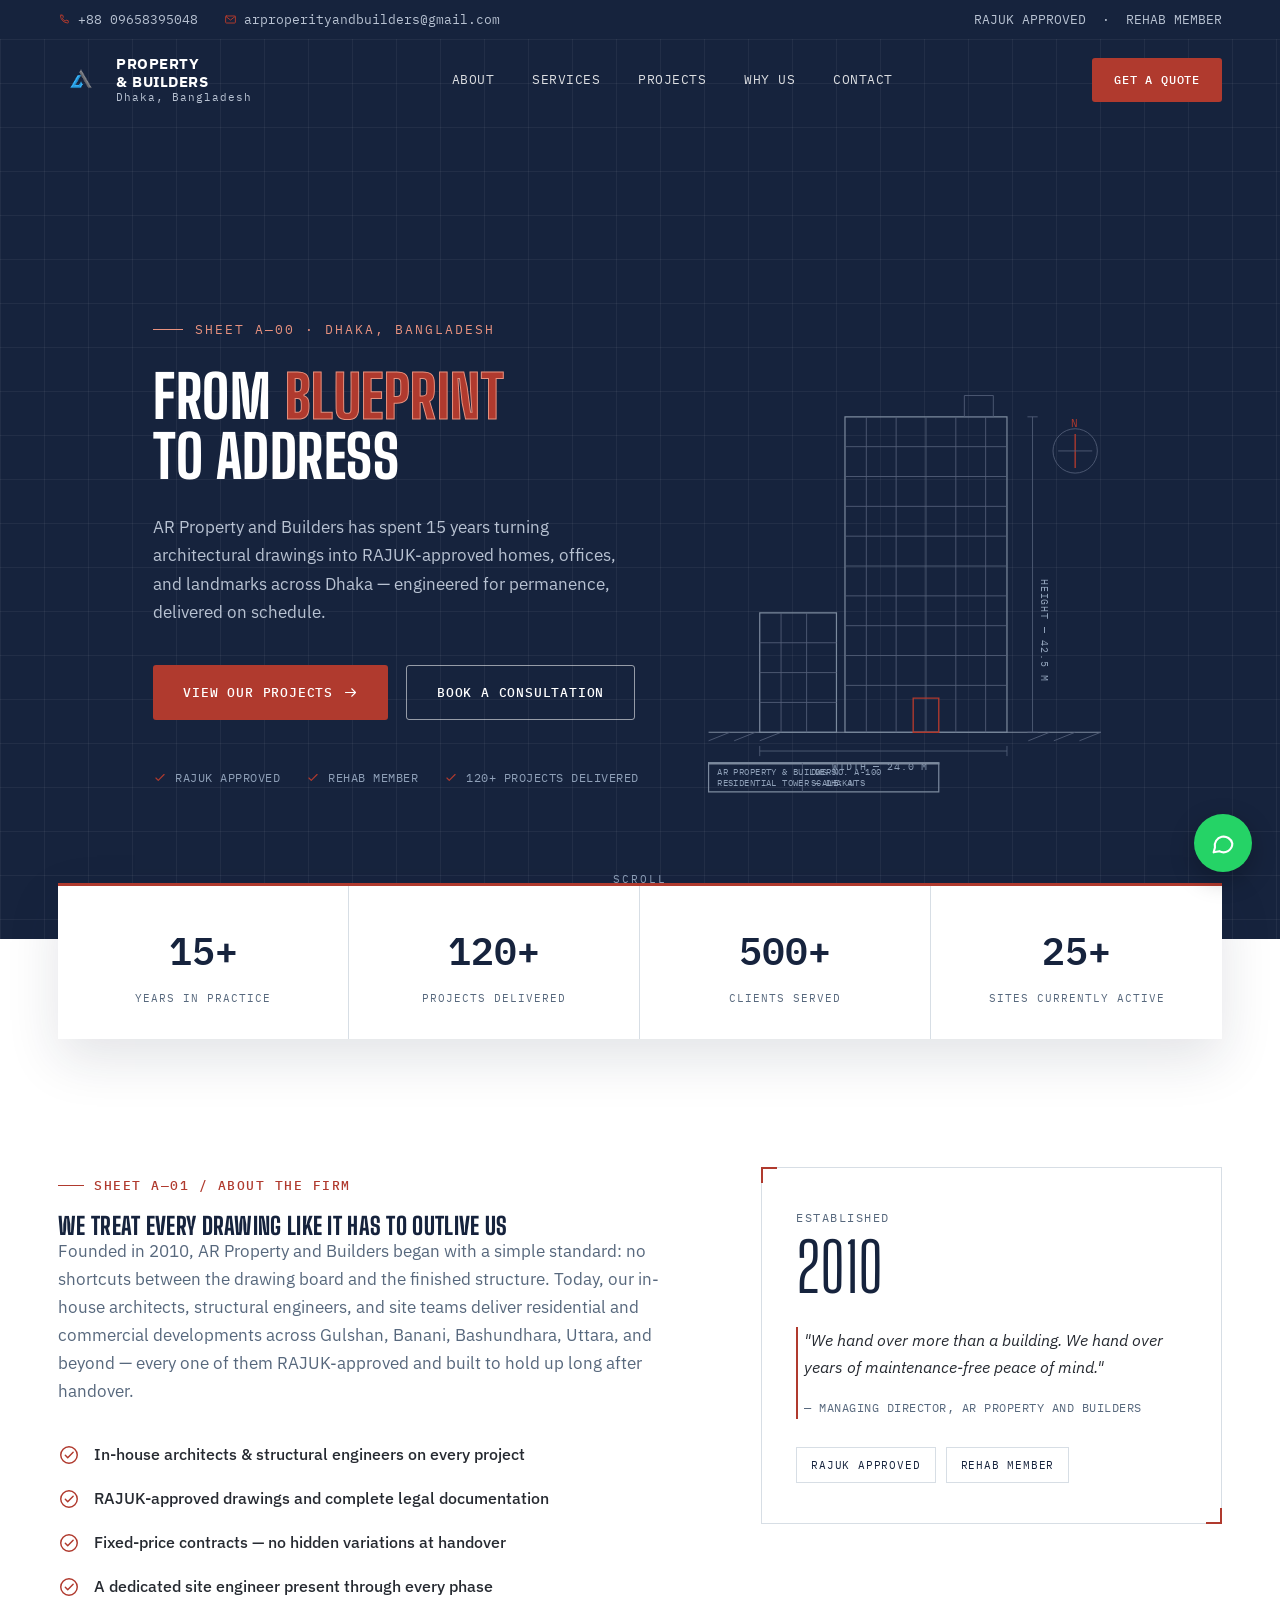
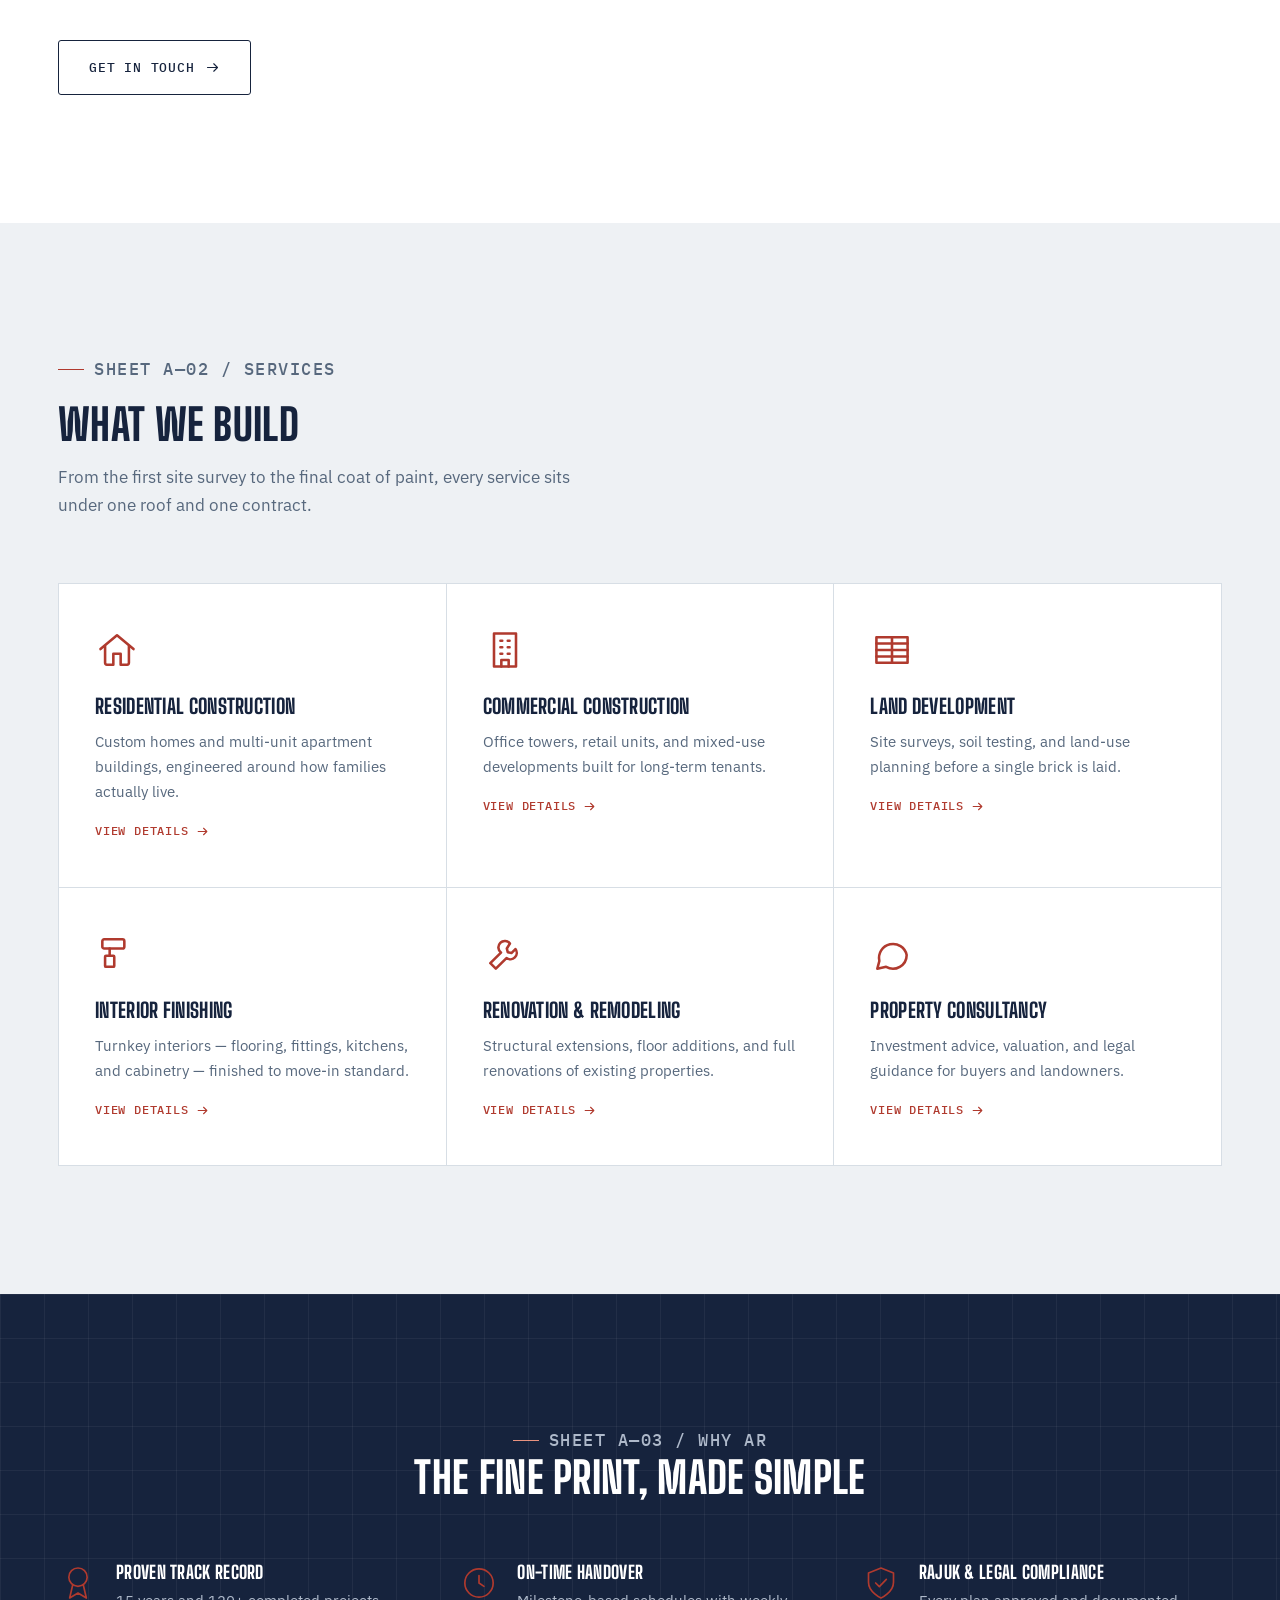
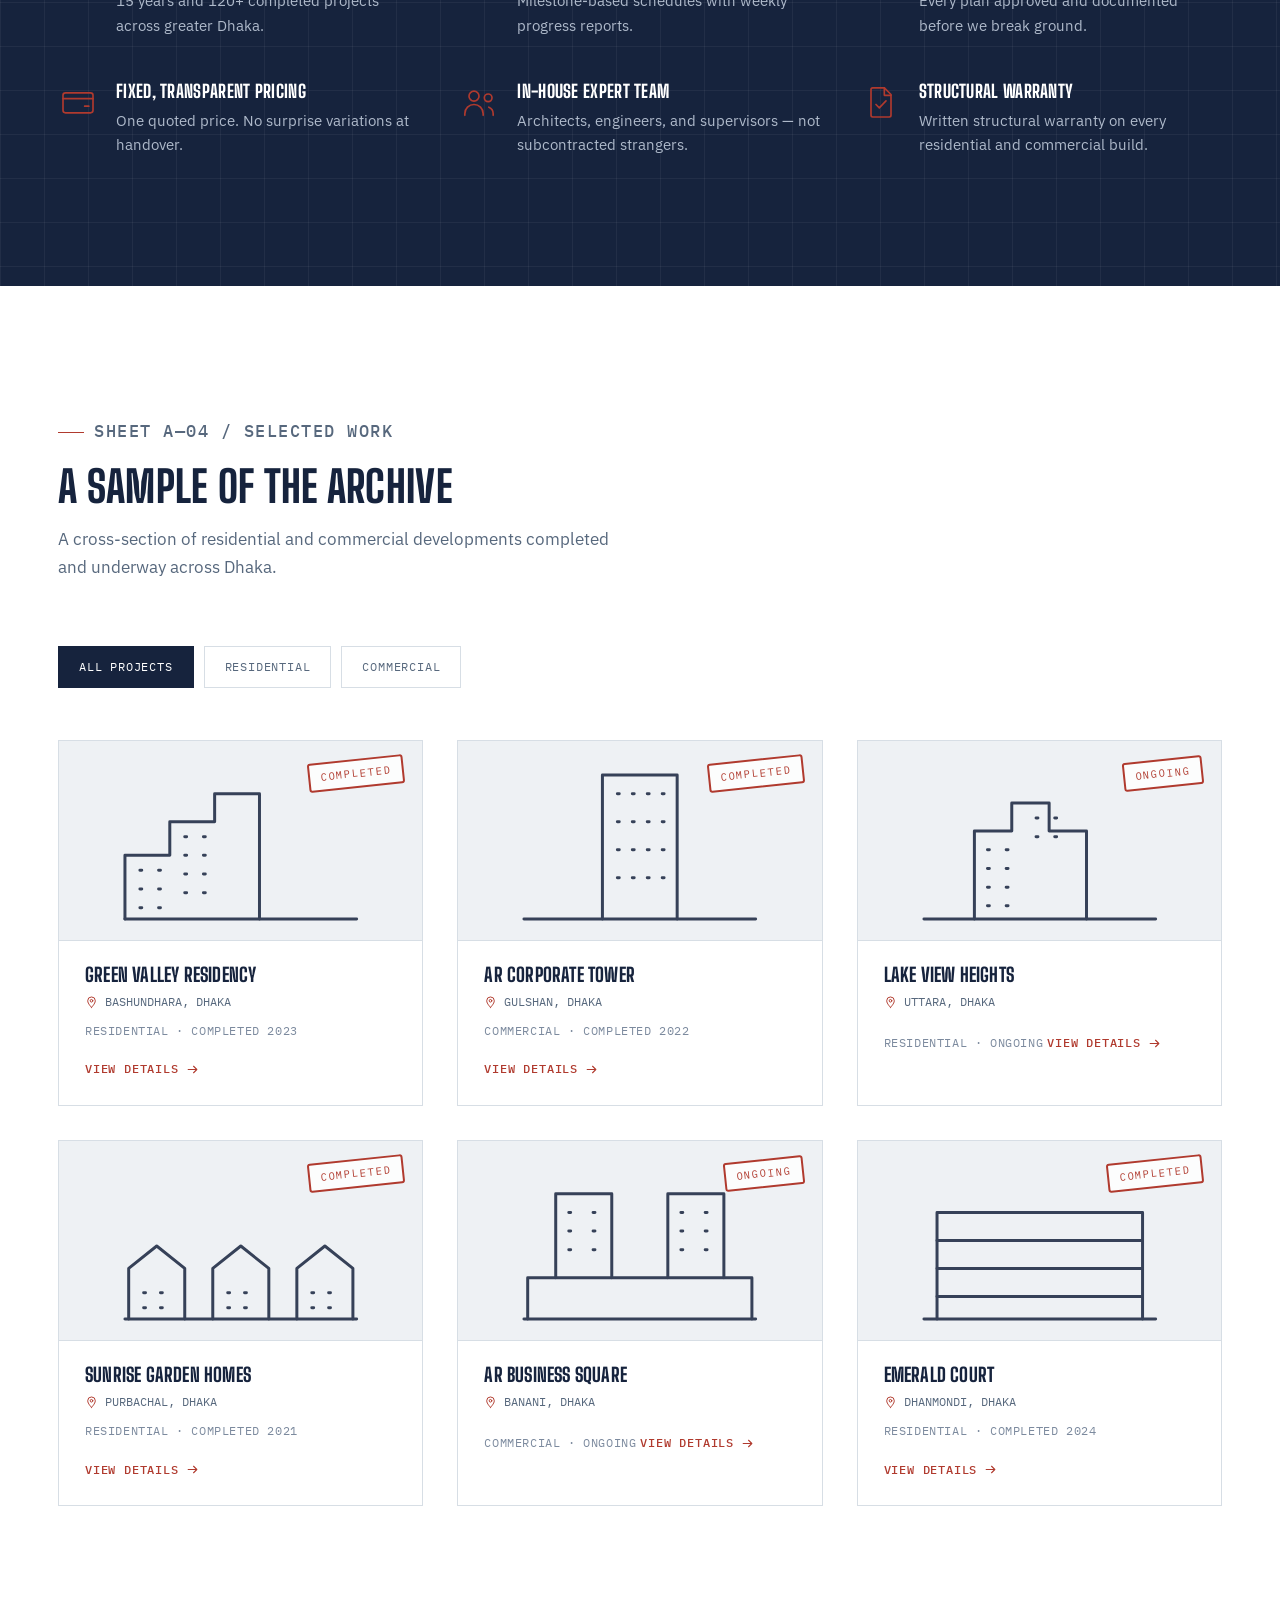
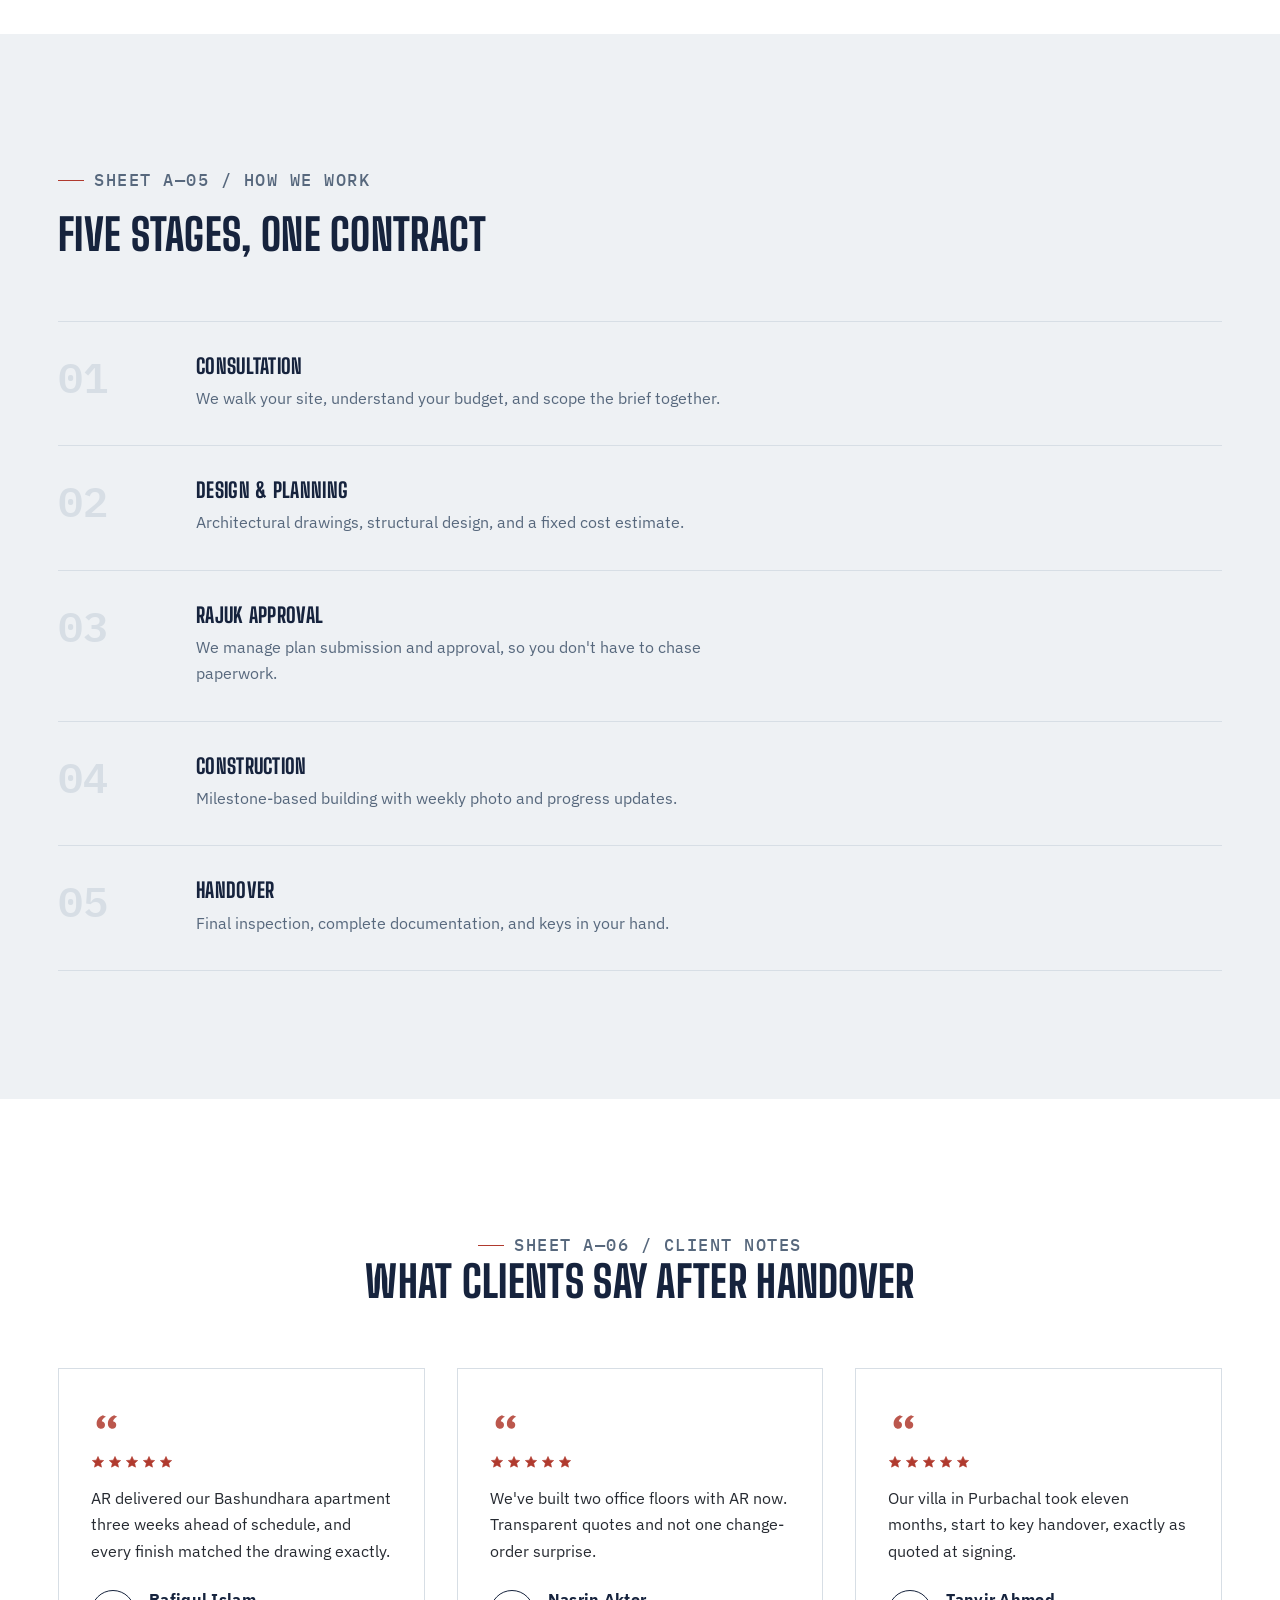
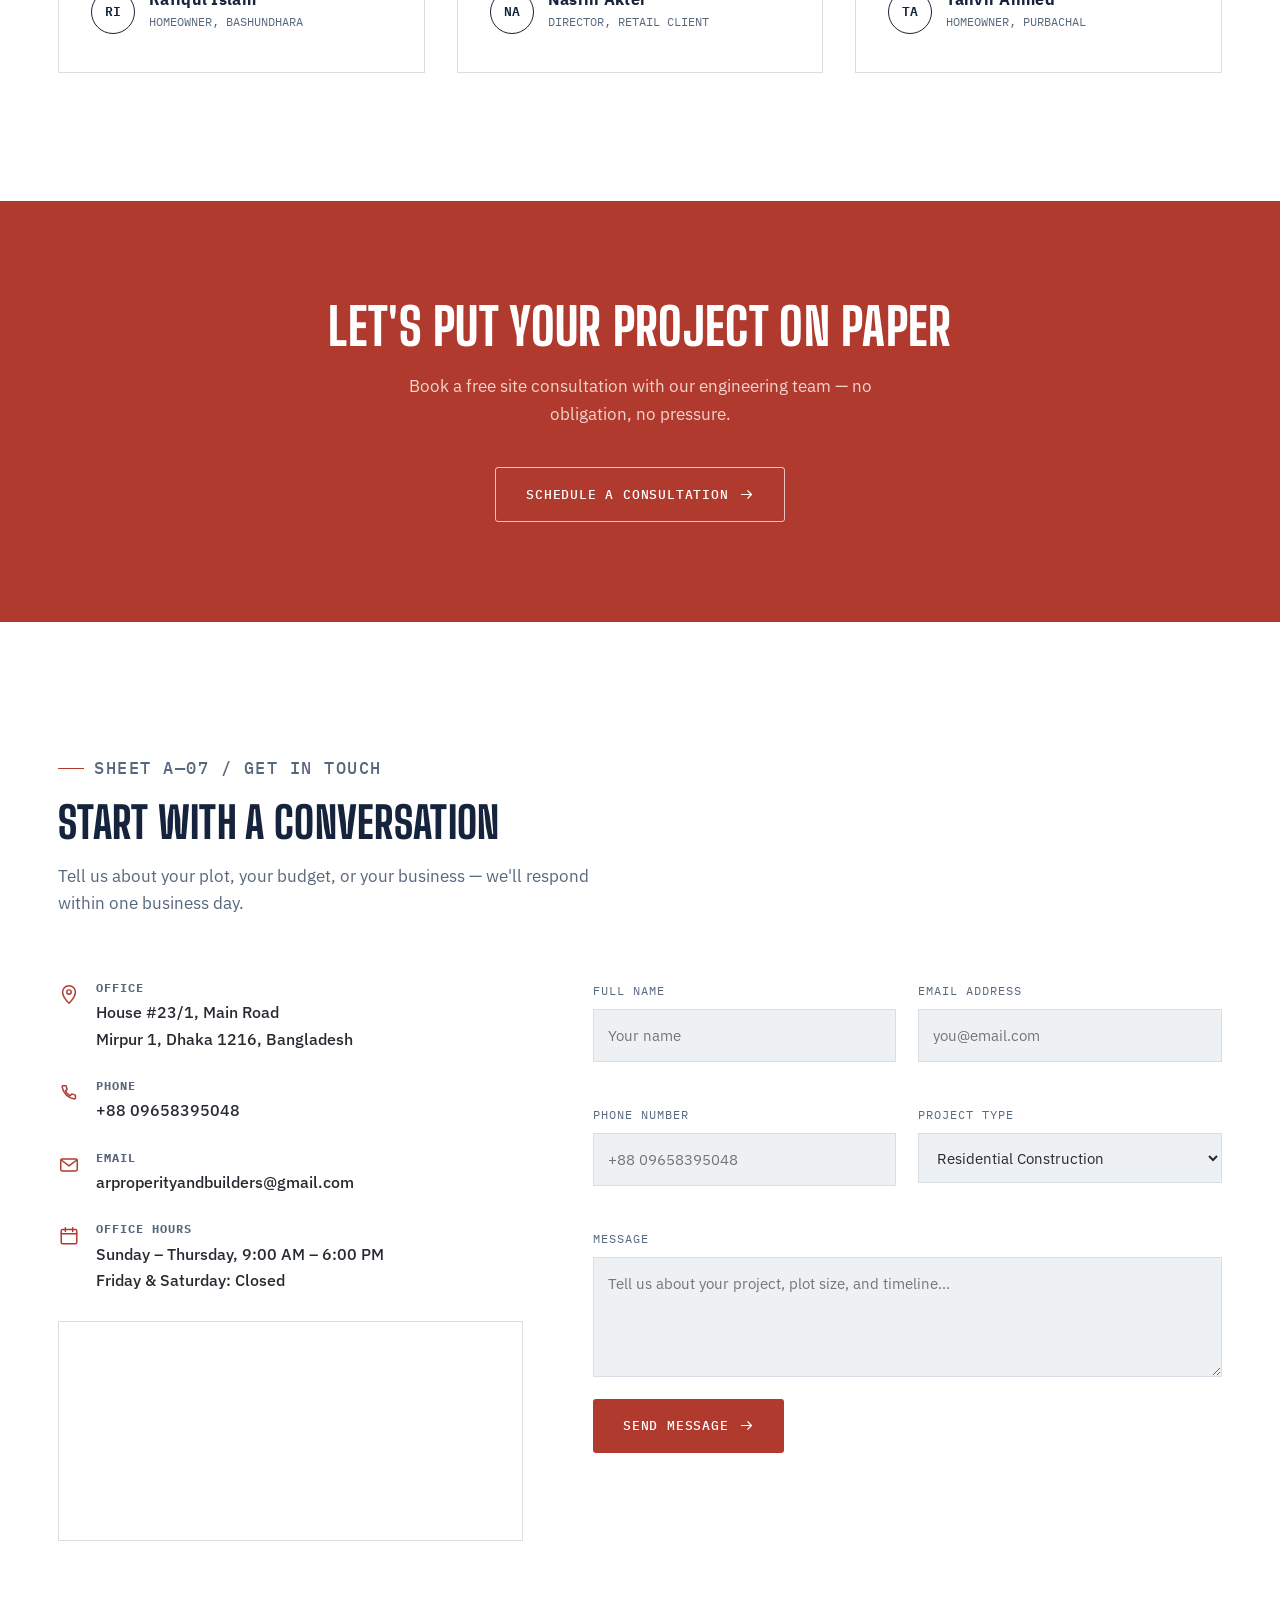
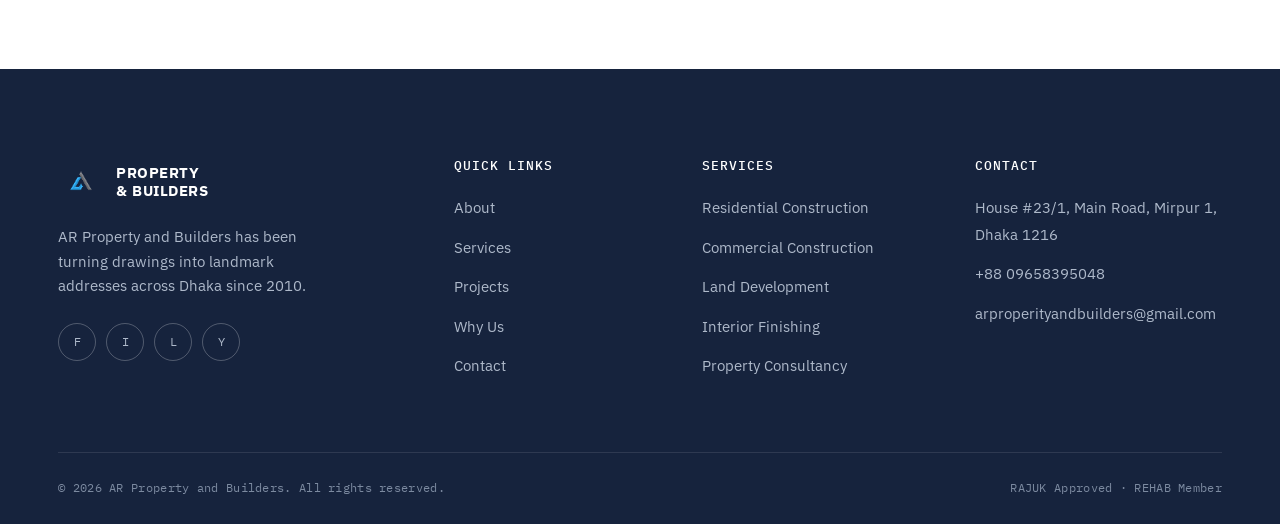
==== index.html @ 4e296c45 "Add files via upload" ====
<!DOCTYPE html>
<html lang="en">
<head>
<meta charset="UTF-8">
<meta name="viewport" content="width=device-width, initial-scale=1.0">
<title>AR Property and Builders | Dhaka's Trusted Property Developers</title>
<meta name="description" content="AR Property and Builders — RAJUK-approved residential and commercial construction across Dhaka. 15+ years, 120+ projects delivered on schedule.">
<link rel="preconnect" href="https://fonts.googleapis.com">
<link rel="preconnect" href="https://fonts.gstatic.com" crossorigin>
<link href="https://fonts.googleapis.com/css2?family=Big+Shoulders+Display:wght@600;700;800;900&family=IBM+Plex+Mono:wght@400;500;600&family=IBM+Plex+Sans:wght@400;500;600;700&display=swap" rel="stylesheet">
<style>
/* ============================= RESET ============================= */
*,*::before,*::after{box-sizing:border-box;margin:0;padding:0;}
html{scroll-behavior:smooth;}
img,svg{display:block;max-width:100%;}
a{text-decoration:none;color:inherit;}
button,input,textarea,select{font:inherit;color:inherit;border:none;background:none;}
ul{list-style:none;}
button{cursor:pointer;}

/* ============================= TOKENS ============================= */
:root{
  --ink:#16233D;
  --ink-2:#1E304F;
  --brick:#B03A2E;
  --brick-dark:#8E2E24;
  --paper:#EEF1F4;
  --white:#FFFFFF;
  --graphite:#262A31;
  --steel:#7C8A9E;
  --steel-text:#57687D;
  --steel-line:#D7DEE5;
  --font-display:'Big Shoulders Display',sans-serif;
  --font-body:'IBM Plex Sans',sans-serif;
  --font-mono:'IBM Plex Mono',monospace;
  --container:1220px;
}

/* ============================= BASE ============================= */
body{
  font-family:var(--font-body);
  color:var(--graphite);
  background:var(--white);
  line-height:1.65;
  -webkit-font-smoothing:antialiased;
}
h1,h2,h3,h4{
  font-family:var(--font-display);
  font-weight:800;
  line-height:1.02;
  letter-spacing:0.3px;
  text-transform:uppercase;
  color:var(--ink);
}
:focus-visible{outline:2px solid var(--brick);outline-offset:3px;}

/* ============================= UTILITIES ============================= */
.container{max-width:var(--container);margin:0 auto;padding:0 28px;}
.section{padding:128px 0;}
.section-tight{padding:90px 0;}
.bg-paper{background:var(--paper);}
.bg-ink{background:var(--ink);color:var(--white);}
.bg-ink h2,.bg-ink h3,.bg-ink h4{color:var(--white);}
.bg-white{background:var(--white);}

.eyebrow{
  display:inline-flex;align-items:center;gap:10px;
  font-family:var(--font-mono);
  font-size:12.5px;letter-spacing:1.5px;
  color:var(--brick);text-transform:uppercase;
  margin-bottom:18px;font-weight:500;
}
.eyebrow::before{content:"";width:26px;height:1px;background:var(--brick);}
.bg-ink .eyebrow{color:#E8927F;}
.bg-ink .eyebrow::before{background:#E8927F;}

.section-head{max-width:680px;margin-bottom:64px;}
.section-head.center{margin-left:auto;margin-right:auto;text-align:center;}
.section-head h2{font-size:clamp(2.1rem,3.4vw,3rem);margin-bottom:18px;}
.section-head p{color:var(--steel-text);font-size:1.05rem;max-width:560px;}
.section-head.center p{margin:0 auto;}
.bg-ink .section-head p{color:#AEB9CA;}

.btn{
  display:inline-flex;align-items:center;gap:10px;
  font-family:var(--font-mono);font-size:13px;letter-spacing:0.8px;text-transform:uppercase;font-weight:500;
  padding:16px 30px;border-radius:3px;transition:all .25s ease;white-space:nowrap;
}
.btn svg{width:15px;height:15px;transition:transform .25s ease;}
.btn-primary{background:var(--brick);color:var(--white);}
.btn-primary:hover{background:var(--brick-dark);transform:translateY(-2px);}
.btn-outline{border:1.5px solid rgba(255,255,255,0.55);color:var(--white);}
.btn-outline:hover{background:rgba(255,255,255,0.1);border-color:#fff;}
.btn-outline.dark{border-color:var(--ink);color:var(--ink);}
.btn-outline.dark:hover{background:var(--ink);color:var(--white);}
.btn:hover svg{transform:translateX(3px);}

.icon{width:26px;height:26px;stroke:currentColor;flex-shrink:0;}

/* scroll reveal */
.reveal{opacity:0;transform:translateY(28px);transition:opacity .7s cubic-bezier(.2,.6,.2,1),transform .7s cubic-bezier(.2,.6,.2,1);}
.reveal.in-view{opacity:1;transform:none;}
@media (prefers-reduced-motion:reduce){
  .reveal{opacity:1;transform:none;transition:none;}
  html{scroll-behavior:auto;}
}

/* grid texture */
.grid-texture{
  position:absolute;inset:0;
  background-image:linear-gradient(rgba(255,255,255,0.05) 1px,transparent 1px),linear-gradient(90deg,rgba(255,255,255,0.05) 1px,transparent 1px);
  background-size:44px 44px;
  pointer-events:none;
}

/* ============================= TOPBAR ============================= */
.topbar{
  background:var(--ink);color:#B8C2D2;font-family:var(--font-mono);font-size:12.5px;
  padding:9px 0;position:relative;z-index:60;
}
.topbar .container{display:flex;justify-content:space-between;align-items:center;flex-wrap:wrap;gap:8px;}
.topbar-item{display:inline-flex;align-items:center;gap:7px;transition:color .2s;}
a.topbar-item:hover{color:#fff;}
.contact-info-row p a:hover{color:var(--brick);}
.footer-links a[href^="tel"]:hover,.footer-links a[href^="mailto"]:hover,.footer-links a[href^="https://www.google.com/maps"]:hover{color:#fff;}
.topbar-left{display:flex;gap:26px;flex-wrap:wrap;}
.topbar .icon-sm{width:13px;height:13px;stroke:var(--brick);}

/* ============================= NAVBAR ============================= */
.navbar{
  position:fixed;top:33px;left:0;right:0;z-index:100;
  padding:22px 0;transition:all .3s ease;
}
.navbar.scrolled{
  top:0;background:var(--white);padding:14px 0;box-shadow:0 4px 24px rgba(22,35,61,0.08);
}
.navbar .container{display:flex;align-items:center;justify-content:space-between;}
.logo{display:flex;align-items:center;gap:12px;}
.logo-mark{
  width:46px;height:46px;
  display:flex;align-items:center;justify-content:center;
  position:relative;flex-shrink:0;transition:all .3s ease;
}
.logo-mark img{width:100%;height:100%;object-fit:contain;}
.logo-text{font-family:var(--font-body);font-weight:700;font-size:14.5px;letter-spacing:0.5px;color:var(--white);line-height:1.25;text-transform:uppercase;transition:color .3s ease;}
.logo-text span{display:block;font-size:10.5px;font-weight:400;color:#B8C2D2;letter-spacing:1px;font-family:var(--font-mono);text-transform:none;}
.navbar.scrolled .logo-text{color:var(--ink);}
.navbar.scrolled .logo-text span{color:var(--steel-text);}

.nav-links{display:flex;align-items:center;gap:38px;}
.nav-links a{
  font-family:var(--font-mono);font-size:13px;letter-spacing:0.5px;text-transform:uppercase;
  color:rgba(255,255,255,0.85);position:relative;padding:4px 0;transition:color .25s;
}
.nav-links a::after{content:"";position:absolute;bottom:-2px;left:0;width:0;height:1.5px;background:var(--brick);transition:width .25s;}
.nav-links a:hover{color:#fff;}
.nav-links a:hover::after{width:100%;}
.navbar.scrolled .nav-links a{color:var(--graphite);}
.navbar.scrolled .nav-links a:hover{color:var(--ink);}
.nav-cta{display:flex;align-items:center;gap:22px;}
.nav-cta .btn{padding:12px 22px;font-size:12px;}
.menu-toggle{display:none;width:26px;height:26px;stroke:#fff;background:none;}
.navbar.scrolled .menu-toggle{stroke:var(--ink);}

.mobile-nav{
  position:fixed;inset:0;background:var(--ink);z-index:200;
  display:flex;flex-direction:column;align-items:center;justify-content:center;gap:34px;
  transform:translateY(-100%);transition:transform .4s cubic-bezier(.2,.7,.3,1);
}
.mobile-nav.open{transform:translateY(0);}
.mobile-nav a{font-family:var(--font-display);font-size:32px;color:#fff;text-transform:uppercase;font-weight:700;}
.mobile-nav .close-btn{position:absolute;top:28px;right:28px;width:28px;height:28px;stroke:#fff;}

/* ============================= HERO ============================= */
.hero{
  position:relative;background:var(--ink);color:var(--white);overflow:hidden;
  padding:200px 0 0;min-height:100vh;display:flex;align-items:center;
}
.hero .container{position:relative;z-index:2;display:grid;grid-template-columns:1.05fr 0.95fr;gap:40px;align-items:center;padding-bottom:70px;}
.hero-eyebrow{font-family:var(--font-mono);font-size:13px;letter-spacing:2px;color:#E8927F;text-transform:uppercase;margin-bottom:26px;display:flex;align-items:center;gap:12px;}
.hero-eyebrow::before{content:"";width:30px;height:1px;background:#E8927F;}
.hero h1{
  font-size:clamp(2.6rem,4.6vw,4.6rem);color:#fff;margin-bottom:26px;letter-spacing:0.5px;
}
.hero h1 em{font-style:normal;color:var(--brick);-webkit-text-stroke:1px #E8927F;}
.hero-sub{font-size:1.08rem;color:#B8C2D2;max-width:490px;margin-bottom:38px;}
.hero-buttons{display:flex;gap:18px;flex-wrap:wrap;margin-bottom:48px;}
.hero-trust{display:flex;gap:26px;flex-wrap:wrap;font-family:var(--font-mono);font-size:12px;letter-spacing:0.5px;color:#8FA0B8;text-transform:uppercase;}
.hero-trust span{display:flex;align-items:center;gap:8px;}
.hero-trust .icon{width:14px;height:14px;stroke:var(--brick);}

.hero-art{position:relative;}
.hero-art svg{width:100%;height:auto;overflow:visible;}
.draw{fill:none;stroke:#7C8A9E;stroke-width:1.4;}
.draw-accent{fill:none;stroke:var(--brick);stroke-width:1.6;}
.draw-fine{fill:none;stroke:#54607A;stroke-width:1;}
.blueprint-text{font-family:var(--font-mono);fill:#8FA0B8;}
.blueprint-text-accent{font-family:var(--font-mono);fill:var(--brick);}

.scroll-cue{
  position:absolute;bottom:26px;left:50%;transform:translateX(-50%);z-index:2;
  display:flex;flex-direction:column;align-items:center;gap:8px;
  font-family:var(--font-mono);font-size:10.5px;letter-spacing:2px;color:#8FA0B8;text-transform:uppercase;
}
.scroll-cue .icon{width:16px;height:16px;stroke:#8FA0B8;animation:bob 2s ease-in-out infinite;}
@keyframes bob{0%,100%{transform:translateY(0);}50%{transform:translateY(6px);}}
@media (prefers-reduced-motion:reduce){.scroll-cue .icon{animation:none;}}

/* ============================= SPEC STRIP ============================= */
.spec-strip{position:relative;z-index:5;margin-top:-56px;}
.spec-card{
  background:var(--white);border-top:3px solid var(--brick);
  box-shadow:0 20px 50px rgba(22,35,61,0.12);
  display:grid;grid-template-columns:repeat(4,1fr);
}
.spec-item{padding:32px 26px;text-align:center;border-right:1px solid var(--steel-line);}
.spec-item:last-child{border-right:none;}
.spec-num{font-family:var(--font-mono);font-weight:600;font-size:clamp(1.8rem,3vw,2.6rem);color:var(--ink);}
.spec-label{font-family:var(--font-mono);font-size:11px;letter-spacing:1px;text-transform:uppercase;color:var(--steel-text);margin-top:8px;}

/* ============================= ABOUT ============================= */
.about-grid{display:grid;grid-template-columns:1.15fr 0.85fr;gap:80px;align-items:start;}
.about-content p.lead{color:var(--steel-text);font-size:1.06rem;margin-bottom:36px;}
.about-points{display:grid;gap:18px;margin-bottom:40px;}
.about-point{display:flex;gap:14px;align-items:flex-start;}
.about-point .icon{width:22px;height:22px;stroke:var(--brick);flex-shrink:0;margin-top:2px;}
.about-point p{font-weight:500;color:var(--graphite);font-size:0.98rem;}

.about-panel{border:1px solid var(--steel-line);padding:40px 34px;position:relative;}
.about-panel::before{content:"";position:absolute;top:-1px;left:-1px;width:16px;height:16px;border-top:2px solid var(--brick);border-left:2px solid var(--brick);}
.about-panel::after{content:"";position:absolute;bottom:-1px;right:-1px;width:16px;height:16px;border-bottom:2px solid var(--brick);border-right:2px solid var(--brick);}
.est-label{font-family:var(--font-mono);font-size:12px;letter-spacing:1.5px;color:var(--steel-text);text-transform:uppercase;}
.est-year{font-family:var(--font-display);font-size:4.2rem;color:var(--ink);line-height:1;margin:6px 0 26px;}
.about-quote{position:relative;padding-left:6px;border-left:2px solid var(--brick);margin-bottom:24px;}
.about-quote p{font-size:1.02rem;color:var(--graphite);font-style:italic;margin-bottom:12px;}
.about-quote cite{font-family:var(--font-mono);font-size:12px;color:var(--steel-text);font-style:normal;text-transform:uppercase;letter-spacing:0.5px;}
.badge-row{display:flex;gap:10px;flex-wrap:wrap;margin-top:28px;}
.cred-badge{
  border:1px solid var(--steel-line);padding:8px 14px;font-family:var(--font-mono);
  font-size:11px;letter-spacing:0.8px;color:var(--ink);text-transform:uppercase;
}

/* ============================= SERVICES ============================= */
.services-grid{display:grid;grid-template-columns:repeat(3,1fr);gap:1px;background:var(--steel-line);border:1px solid var(--steel-line);}
.service-card{background:var(--white);padding:44px 36px;position:relative;transition:background .3s ease;cursor:pointer;}
.service-card::before{content:"";position:absolute;top:0;left:0;width:0;height:3px;background:var(--brick);transition:width .3s ease;}
.service-card:hover::before{width:100%;}
.service-card:hover{background:var(--paper);}
.service-icon{width:44px;height:44px;color:var(--brick);margin-bottom:24px;}
.service-icon .icon{width:100%;height:100%;stroke-width:1.4;}
.service-card h3{font-size:1.28rem;letter-spacing:0.3px;margin-bottom:12px;}
.service-card p{color:var(--steel-text);font-size:0.95rem;}
.card-link{
  display:inline-flex;align-items:center;gap:7px;margin-top:18px;
  font-family:var(--font-mono);font-size:11.5px;letter-spacing:0.8px;text-transform:uppercase;
  color:var(--brick);font-weight:500;
}
.card-link svg{width:13px;height:13px;transition:transform .25s ease;}
.service-card:hover .card-link svg,.project-card:hover .card-link svg{transform:translateX(3px);}

/* ============================= WHY US ============================= */
.why-us{position:relative;}
.why-grid{display:grid;grid-template-columns:repeat(3,1fr);gap:44px 40px;position:relative;z-index:2;}
.why-item{display:flex;gap:18px;}
.why-icon{width:40px;height:40px;color:var(--brick);flex-shrink:0;}
.why-icon .icon{width:100%;height:100%;}
.why-item h3{color:#fff;font-size:1.12rem;margin-bottom:8px;letter-spacing:0.3px;}
.why-item p{color:#AEB9CA;font-size:0.93rem;}

/* ============================= PROJECTS ============================= */
.filter-row{display:flex;gap:10px;margin-bottom:52px;flex-wrap:wrap;}
.filter-btn{
  font-family:var(--font-mono);font-size:12px;letter-spacing:0.8px;text-transform:uppercase;
  padding:10px 20px;border:1px solid var(--steel-line);color:var(--steel-text);transition:all .25s;
}
.filter-btn.active,.filter-btn:hover{background:var(--ink);color:#fff;border-color:var(--ink);}
.projects-grid{display:grid;grid-template-columns:repeat(3,1fr);gap:34px;}
.project-card{border:1px solid var(--steel-line);transition:transform .3s ease,box-shadow .3s ease;cursor:pointer;}
.project-card:hover{transform:translateY(-6px);box-shadow:0 24px 44px rgba(22,35,61,0.12);}
.project-art{
  background:var(--paper);height:200px;position:relative;overflow:hidden;
  display:flex;align-items:center;justify-content:center;border-bottom:1px solid var(--steel-line);
}
.project-art svg{width:72%;color:var(--ink);opacity:0.85;}
.project-stamp{
  position:absolute;top:18px;right:18px;border:2px solid var(--brick);color:var(--brick);
  font-family:var(--font-mono);font-size:10.5px;letter-spacing:1px;text-transform:uppercase;
  padding:4px 10px;transform:rotate(-6deg);border-radius:3px;background:rgba(255,255,255,0.85);
}
.project-info{padding:24px 26px;}
.project-info h3{font-size:1.2rem;margin-bottom:8px;letter-spacing:0.2px;}
.project-meta{display:flex;align-items:center;gap:7px;font-family:var(--font-mono);font-size:12px;color:var(--steel-text);text-transform:uppercase;margin-bottom:4px;}
.project-meta .icon{width:13px;height:13px;stroke:var(--brick);}
.project-type{font-family:var(--font-mono);font-size:11.5px;color:var(--steel);text-transform:uppercase;letter-spacing:0.6px;}

/* ============================= PROCESS ============================= */
.process-list{position:relative;}
.process-row{display:grid;grid-template-columns:110px 1fr;gap:28px;padding:34px 0;border-bottom:1px solid var(--steel-line);}
.process-row:first-child{border-top:1px solid var(--steel-line);}
.process-num{font-family:var(--font-mono);font-size:2.6rem;color:var(--steel-line);font-weight:600;line-height:1;}
.process-body h3{font-size:1.3rem;margin-bottom:8px;letter-spacing:0.3px;}
.process-body p{color:var(--steel-text);max-width:560px;}

/* ============================= TESTIMONIALS ============================= */
.testi-grid{display:grid;grid-template-columns:repeat(3,1fr);gap:32px;}
.testi-card{border:1px solid var(--steel-line);padding:38px 32px;background:var(--white);}
.testi-quote-icon{width:30px;height:30px;color:var(--brick);opacity:0.85;margin-bottom:18px;}
.testi-stars{display:flex;gap:3px;margin-bottom:16px;}
.testi-stars .icon{width:14px;height:14px;color:var(--brick);}
.testi-card p.quote{font-size:1rem;color:var(--graphite);margin-bottom:26px;}
.testi-author{display:flex;align-items:center;gap:14px;}
.testi-avatar{
  width:44px;height:44px;border:1.5px solid var(--ink);border-radius:50%;
  display:flex;align-items:center;justify-content:center;font-family:var(--font-mono);font-weight:600;font-size:13px;color:var(--ink);flex-shrink:0;
}
.testi-author h4{font-family:var(--font-body);text-transform:none;font-size:0.98rem;color:var(--ink);font-weight:700;}
.testi-author span{font-family:var(--font-mono);font-size:11.5px;color:var(--steel-text);text-transform:uppercase;}

/* ============================= CTA BANNER ============================= */
.cta-banner{background:var(--brick);color:#fff;padding:100px 0;text-align:center;position:relative;overflow:hidden;}
.cta-banner h2{color:#fff;font-size:clamp(2rem,4vw,3.2rem);margin-bottom:20px;}
.cta-banner p{color:#F3D3CC;max-width:520px;margin:0 auto 38px;font-size:1.05rem;}
.cta-banner .btn-outline{border-color:rgba(255,255,255,0.7);}
.cta-banner .btn-outline:hover{background:#fff;color:var(--brick);}

/* ============================= CONTACT ============================= */
.contact-grid{display:grid;grid-template-columns:0.85fr 1.15fr;gap:70px;}
.contact-info-row{display:flex;gap:16px;margin-bottom:28px;}
.contact-info-row .icon{width:22px;height:22px;stroke:var(--brick);flex-shrink:0;margin-top:2px;}
.contact-info-row h4{font-family:var(--font-mono);font-size:12px;letter-spacing:1px;text-transform:uppercase;color:var(--steel-text);margin-bottom:5px;}
.contact-info-row p{font-weight:500;color:var(--graphite);}
.map-frame{border:1px solid var(--steel-line);margin-top:8px;height:220px;overflow:hidden;position:relative;}
.map-frame iframe{width:100%;height:100%;border:0;filter:grayscale(0.3) contrast(1.05);}

.form-grid{display:grid;grid-template-columns:1fr 1fr;gap:22px;}
.form-field{display:flex;flex-direction:column;gap:8px;margin-bottom:22px;}
.form-field.full{grid-column:1/-1;}
.form-field label{font-family:var(--font-mono);font-size:11.5px;letter-spacing:1px;text-transform:uppercase;color:var(--steel-text);}
.form-field input,.form-field select,.form-field textarea{
  border:1px solid var(--steel-line);padding:13px 14px;font-size:0.95rem;background:var(--paper);transition:border-color .2s;
}
.form-field input:focus,.form-field select:focus,.form-field textarea:focus{border-color:var(--brick);outline:none;background:#fff;}
.form-field textarea{resize:vertical;min-height:120px;}
#formSuccess{
  display:none;border:1px solid var(--steel-line);border-left:3px solid var(--brick);padding:26px 28px;
}
#formSuccess h3{font-size:1.2rem;margin-bottom:8px;}
#formSuccess p{color:var(--steel-text);}
#formError{
  display:none;border:1px solid var(--steel-line);border-left:3px solid var(--brick);padding:26px 28px;
}
#formError h3{font-size:1.2rem;margin-bottom:8px;}
#formError p{color:var(--steel-text);}
#formError a{color:var(--brick);text-decoration:underline;}

/* ============================= FOOTER ============================= */
.footer{background:var(--ink);color:#AEB9CA;padding:90px 0 0;}
.footer-grid{display:grid;grid-template-columns:1.4fr 0.8fr 0.9fr 1fr;gap:50px;padding-bottom:60px;border-bottom:1px solid rgba(255,255,255,0.1);}
.footer-brand p{margin:20px 0 24px;font-size:0.93rem;max-width:280px;}
.footer h4{color:#fff;font-family:var(--font-mono);font-size:12.5px;letter-spacing:1px;text-transform:uppercase;margin-bottom:22px;font-weight:500;}
.footer-links li{margin-bottom:13px;}
.footer-links a{font-size:0.93rem;transition:color .2s;}
.footer-links a:hover{color:#fff;}
.social-row{display:flex;gap:10px;margin-top:6px;}
.social-circle{
  width:38px;height:38px;border:1px solid rgba(255,255,255,0.25);border-radius:50%;
  display:flex;align-items:center;justify-content:center;font-family:var(--font-mono);font-size:12px;transition:all .2s;
}
.social-circle:hover{background:var(--brick);border-color:var(--brick);}
.footer-bottom{
  padding:26px 0;display:flex;justify-content:space-between;align-items:center;flex-wrap:wrap;gap:10px;
  font-family:var(--font-mono);font-size:11.5px;color:#7C8AA0;letter-spacing:0.3px;
}

/* ============================= FLOATERS ============================= */
.whatsapp-float{
  position:fixed;bottom:28px;right:28px;width:58px;height:58px;background:#25D366;border-radius:50%;
  display:flex;align-items:center;justify-content:center;z-index:80;box-shadow:0 8px 24px rgba(0,0,0,0.25);
  animation:pulse 2.4s infinite;
}
.whatsapp-float .icon{width:28px;height:28px;stroke:#fff;}
@keyframes pulse{0%{box-shadow:0 8px 24px rgba(0,0,0,0.25),0 0 0 0 rgba(37,211,102,0.5);}70%{box-shadow:0 8px 24px rgba(0,0,0,0.25),0 0 0 14px rgba(37,211,102,0);}100%{box-shadow:0 8px 24px rgba(0,0,0,0.25),0 0 0 0 rgba(37,211,102,0);}}
@media (prefers-reduced-motion:reduce){.whatsapp-float{animation:none;}}

.back-to-top{
  position:fixed;bottom:28px;right:98px;width:46px;height:46px;background:var(--ink);border-radius:50%;
  display:flex;align-items:center;justify-content:center;z-index:80;opacity:0;pointer-events:none;transition:opacity .3s,transform .3s;transform:translateY(10px);
}
.back-to-top.show{opacity:1;pointer-events:auto;transform:none;}
.back-to-top .icon{width:18px;height:18px;stroke:#fff;}

/* ============================= TOAST ============================= */
.toast{
  position:fixed;bottom:28px;left:50%;transform:translateX(-50%) translateY(20px);
  background:var(--ink);color:#fff;padding:14px 26px;border-radius:4px;
  font-family:var(--font-mono);font-size:12.5px;letter-spacing:0.3px;
  box-shadow:0 12px 30px rgba(0,0,0,0.25);z-index:200;
  opacity:0;pointer-events:none;transition:opacity .3s ease,transform .3s ease;
  border-left:3px solid var(--brick);
}
.toast.show{opacity:1;transform:translateX(-50%) translateY(0);}

/* ============================= MODAL ============================= */
.modal-overlay{
  position:fixed;inset:0;background:rgba(16,24,41,0.72);z-index:300;
  display:flex;align-items:center;justify-content:center;padding:24px;
  opacity:0;pointer-events:none;transition:opacity .3s ease;
}
.modal-overlay.show{opacity:1;pointer-events:auto;}
.modal-box{
  background:var(--white);max-width:640px;width:100%;max-height:86vh;overflow-y:auto;
  position:relative;border-top:4px solid var(--brick);
  transform:translateY(24px);transition:transform .3s ease;
  box-shadow:0 30px 80px rgba(0,0,0,0.35);
}
.modal-overlay.show .modal-box{transform:translateY(0);}
.modal-close{
  position:absolute;top:18px;right:18px;width:36px;height:36px;border:1px solid var(--steel-line);
  display:flex;align-items:center;justify-content:center;background:var(--white);border-radius:50%;
  font-size:18px;line-height:1;color:var(--graphite);z-index:2;transition:all .2s;
}
.modal-close:hover{background:var(--ink);color:#fff;border-color:var(--ink);}
.modal-body{padding:52px 44px 44px;}
.modal-body .modal-eyebrow{
  font-family:var(--font-mono);font-size:12px;letter-spacing:1.5px;color:var(--brick);
  text-transform:uppercase;margin-bottom:14px;display:block;
}
.modal-body h3{font-size:1.8rem;margin-bottom:8px;letter-spacing:0.3px;}
.modal-body .modal-tagline{color:var(--steel-text);font-size:1rem;margin-bottom:28px;}
.modal-body .modal-section{margin-bottom:26px;}
.modal-body .modal-section h4{
  font-family:var(--font-mono);font-size:11.5px;letter-spacing:1px;text-transform:uppercase;
  color:var(--ink);margin-bottom:12px;font-weight:600;
}
.modal-body .modal-list{display:grid;gap:10px;}
.modal-body .modal-list li{
  display:flex;gap:10px;align-items:flex-start;color:var(--graphite);font-size:0.95rem;
}
.modal-body .modal-list li svg{width:16px;height:16px;stroke:var(--brick);flex-shrink:0;margin-top:3px;}
.modal-specs{display:grid;grid-template-columns:repeat(2,1fr);gap:14px;margin-bottom:26px;}
.modal-spec{border:1px solid var(--steel-line);padding:14px 16px;}
.modal-spec span{display:block;}
.modal-spec .spec-k{font-family:var(--font-mono);font-size:10.5px;letter-spacing:0.8px;text-transform:uppercase;color:var(--steel-text);margin-bottom:4px;}
.modal-spec .spec-v{font-weight:600;color:var(--ink);font-size:0.98rem;}
.modal-cta{display:flex;gap:14px;flex-wrap:wrap;margin-top:8px;}
@media (max-width:640px){
  .modal-body{padding:46px 24px 32px;}
  .modal-specs{grid-template-columns:1fr 1fr;}
}

/* ============================= RESPONSIVE ============================= */
@media (max-width:980px){
  .hero .container{grid-template-columns:1fr;padding-bottom:40px;}
  .hero-art{order:-1;max-width:420px;margin:0 auto 20px;opacity:0.9;}
  .hero{padding-top:150px;min-height:auto;}
  .about-grid,.contact-grid{grid-template-columns:1fr;gap:50px;}
  .services-grid,.why-grid,.projects-grid,.testi-grid{grid-template-columns:repeat(2,1fr);}
  .footer-grid{grid-template-columns:1fr 1fr;gap:40px;}
  .spec-card{grid-template-columns:repeat(2,1fr);}
  .spec-item:nth-child(2){border-right:none;}
  .spec-item:nth-child(3),.spec-item:nth-child(4){border-top:1px solid var(--steel-line);}
  .nav-links{display:none;}
  .nav-cta .btn span.btn-label{display:none;}
  .menu-toggle{display:block;}
}
@media (max-width:640px){
  .section{padding:80px 0;}
  .topbar-left{display:none;}
  .topbar .container{justify-content:center;}
  .services-grid,.why-grid,.projects-grid,.testi-grid,.footer-grid{grid-template-columns:1fr;}
  .services-grid{border:none;background:none;gap:1px;}
  .service-card{border:1px solid var(--steel-line);}
  .form-grid{grid-template-columns:1fr;}
  .process-row{grid-template-columns:60px 1fr;padding:26px 0;}
  .process-num{font-size:1.8rem;}
  .hero-buttons{flex-direction:column;align-items:stretch;}
  .hero-buttons .btn{justify-content:center;}
  .nav-cta{gap:12px;}
  .back-to-top{right:96px;width:42px;height:42px;bottom:24px;}
  .whatsapp-float{width:52px;height:52px;bottom:24px;right:24px;}
}
</style>
</head>
<body>

<!-- ============================= TOPBAR ============================= -->
<div class="topbar">
  <div class="container">
    <div class="topbar-left">
      <a href="tel:+8809658395048" class="topbar-item"><svg class="icon-sm" viewBox="0 0 24 24" fill="none" stroke="currentColor" stroke-width="1.8" stroke-linecap="round" stroke-linejoin="round"><path d="M5.5 4h3.2l1.3 4-2 1.7a10.8 10.8 0 0 0 5.3 5.3l1.7-2 4 1.3v3.2a1 1 0 0 1-1.1 1A15.5 15.5 0 0 1 4.5 5.1a1 1 0 0 1 1-1.1Z"/></svg>+88 09658395048</a>
      <a href="mailto:arproperityandbuilders@gmail.com" class="topbar-item"><svg class="icon-sm" viewBox="0 0 24 24" fill="none" stroke="currentColor" stroke-width="1.8" stroke-linecap="round" stroke-linejoin="round"><rect x="3" y="5.5" width="18" height="13" rx="1.5"/><path d="M3.5 6.5 12 13l8.5-6.5"/></svg>arproperityandbuilders@gmail.com</a>
    </div>
    <div class="topbar-item">RAJUK APPROVED &nbsp;·&nbsp; REHAB MEMBER</div>
  </div>
</div>

<!-- ============================= NAVBAR ============================= -->
<nav class="navbar" id="navbar">
  <div class="container">
    <a href="#home" class="logo">
      <div class="logo-mark"><img src="[data-uri]" alt="AR Property and Builders logo"></div>
      <div class="logo-text">Property<br>& Builders<span>Dhaka, Bangladesh</span></div>
    </a>
    <div class="nav-links">
      <a href="#about">About</a>
      <a href="#services">Services</a>
      <a href="#projects">Projects</a>
      <a href="#why-us">Why Us</a>
      <a href="#contact">Contact</a>
    </div>
    <div class="nav-cta">
      <a href="#contact" class="btn btn-primary"><span class="btn-label">Get a Quote</span></a>
      <svg class="menu-toggle" id="menuToggle" viewBox="0 0 24 24" fill="none" stroke="currentColor" stroke-width="1.8" stroke-linecap="round"><path d="M4 6h16M4 12h16M4 18h16"/></svg>
    </div>
  </div>
</nav>

<!-- Mobile nav -->
<div class="mobile-nav" id="mobileNav">
  <svg class="close-btn" id="closeMenu" viewBox="0 0 24 24" fill="none" stroke="currentColor" stroke-width="1.8" stroke-linecap="round"><path d="M6 6l12 12M18 6L6 18"/></svg>
  <a href="#about">About</a>
  <a href="#services">Services</a>
  <a href="#projects">Projects</a>
  <a href="#why-us">Why Us</a>
  <a href="#contact">Contact</a>
</div>

<!-- ============================= HERO ============================= -->
<section class="hero" id="home">
  <div class="grid-texture"></div>
  <div class="container">
    <div class="hero-copy">
      <p class="hero-eyebrow">Sheet A—00 · Dhaka, Bangladesh</p>
      <h1>From <em>Blueprint</em><br>to Address</h1>
      <p class="hero-sub">AR Property and Builders has spent 15 years turning architectural drawings into RAJUK-approved homes, offices, and landmarks across Dhaka — engineered for permanence, delivered on schedule.</p>
      <div class="hero-buttons">
        <a href="#projects" class="btn btn-primary">View Our Projects
          <svg viewBox="0 0 24 24" fill="none" stroke="currentColor" stroke-width="1.8" stroke-linecap="round" stroke-linejoin="round"><path d="M4 12h16M14 6l6 6-6 6"/></svg>
        </a>
        <a href="#contact" class="btn btn-outline">Book a Consultation</a>
      </div>
      <div class="hero-trust">
        <span><svg class="icon" viewBox="0 0 24 24" fill="none" stroke="currentColor" stroke-width="2" stroke-linecap="round" stroke-linejoin="round"><path d="M5 12l4 4 10-10"/></svg>RAJUK Approved</span>
        <span><svg class="icon" viewBox="0 0 24 24" fill="none" stroke="currentColor" stroke-width="2" stroke-linecap="round" stroke-linejoin="round"><path d="M5 12l4 4 10-10"/></svg>REHAB Member</span>
        <span><svg class="icon" viewBox="0 0 24 24" fill="none" stroke="currentColor" stroke-width="2" stroke-linecap="round" stroke-linejoin="round"><path d="M5 12l4 4 10-10"/></svg>120+ Projects Delivered</span>
      </div>
    </div>

    <div class="hero-art">
      <svg id="blueprintSvg" viewBox="0 0 520 580" xmlns="http://www.w3.org/2000/svg">
        <!-- ground -->
        <line class="draw" x1="30" y1="500" x2="490" y2="500"/>
        <line class="draw-fine" x1="30" y1="510" x2="55" y2="500"/>
        <line class="draw-fine" x1="60" y1="510" x2="85" y2="500"/>
        <line class="draw-fine" x1="90" y1="510" x2="115" y2="500"/>
        <line class="draw-fine" x1="405" y1="510" x2="430" y2="500"/>
        <line class="draw-fine" x1="435" y1="510" x2="460" y2="500"/>
        <line class="draw-fine" x1="465" y1="510" x2="490" y2="500"/>
        <!-- low wing -->
        <rect class="draw" x="90" y="360" width="90" height="140"/>
        <!-- main tower -->
        <rect class="draw" x="190" y="130" width="190" height="370"/>
        <!-- parapet / tank -->
        <rect class="draw-fine" x="330" y="105" width="34" height="25"/>
        <!-- windows main tower: 4 cols x 8 rows -->
        <g class="draw-fine">
          <line x1="215" y1="130" x2="215" y2="500"/>
          <line x1="250" y1="130" x2="250" y2="500"/>
          <line x1="285" y1="130" x2="285" y2="500"/>
          <line x1="320" y1="130" x2="320" y2="500"/>
          <line x1="355" y1="130" x2="355" y2="500"/>
          <line x1="190" y1="165" x2="380" y2="165"/>
          <line x1="190" y1="200" x2="380" y2="200"/>
          <line x1="190" y1="235" x2="380" y2="235"/>
          <line x1="190" y1="270" x2="380" y2="270"/>
          <line x1="190" y1="305" x2="380" y2="305"/>
          <line x1="190" y1="340" x2="380" y2="340"/>
          <line x1="190" y1="375" x2="380" y2="375"/>
          <line x1="190" y1="410" x2="380" y2="410"/>
          <line x1="190" y1="445" x2="380" y2="445"/>
        </g>
        <!-- windows low wing -->
        <g class="draw-fine">
          <line x1="115" y1="360" x2="115" y2="500"/>
          <line x1="145" y1="360" x2="145" y2="500"/>
          <line x1="90" y1="395" x2="180" y2="395"/>
          <line x1="90" y1="430" x2="180" y2="430"/>
          <line x1="90" y1="465" x2="180" y2="465"/>
        </g>
        <!-- entrance -->
        <rect class="draw-accent" x="270" y="460" width="30" height="40"/>
        <!-- dimension: height -->
        <line class="draw-fine" x1="410" y1="130" x2="410" y2="500"/>
        <line class="draw-fine" x1="404" y1="130" x2="416" y2="130"/>
        <line class="draw-fine" x1="404" y1="500" x2="416" y2="500"/>
        <text class="blueprint-text" x="420" y="320" font-size="12" transform="rotate(90 420 320)" letter-spacing="1">HEIGHT — 42.5 M</text>
        <!-- dimension: width -->
        <line class="draw-fine" x1="90" y1="522" x2="380" y2="522"/>
        <line class="draw-fine" x1="90" y1="516" x2="90" y2="528"/>
        <line class="draw-fine" x1="380" y1="516" x2="380" y2="528"/>
        <text class="blueprint-text" x="175" y="544" font-size="12" letter-spacing="1">WIDTH — 24.0 M</text>
        <!-- compass -->
        <circle class="draw-fine" cx="460" cy="170" r="26"/>
        <line class="draw-accent" x1="460" y1="150" x2="460" y2="190"/>
        <line class="draw-fine" x1="440" y1="170" x2="480" y2="170"/>
        <text class="blueprint-text-accent" x="455" y="142" font-size="13" letter-spacing="1">N</text>
        <!-- title block -->
        <rect class="draw" x="30" y="536" width="270" height="1"/>
        <rect class="draw" x="30" y="536" width="0" height="0"/>
        <g>
          <rect class="draw" x="30" y="536" width="270" height="34"/>
          <line class="draw-fine" x1="140" y1="536" x2="140" y2="570"/>
          <text class="blueprint-text" x="40" y="550" font-size="11" letter-spacing="0.5">AR PROPERTY &amp; BUILDERS</text>
          <text class="blueprint-text" x="40" y="563" font-size="10" letter-spacing="0.5">RESIDENTIAL TOWER — DHAKA</text>
          <text class="blueprint-text" x="150" y="550" font-size="10" letter-spacing="0.5">DWG NO. A-100</text>
          <text class="blueprint-text" x="150" y="563" font-size="10" letter-spacing="0.5">SCALE: NTS</text>
        </g>
      </svg>
    </div>
  </div>
  <div class="scroll-cue">
    <span>Scroll</span>
    <svg class="icon" viewBox="0 0 24 24" fill="none" stroke="currentColor" stroke-width="1.8" stroke-linecap="round" stroke-linejoin="round"><path d="M5 9l7 7 7-7"/></svg>
  </div>
</section>

<!-- ============================= SPEC STRIP ============================= -->
<div class="spec-strip container">
  <div class="spec-card reveal">
    <div class="spec-item"><div class="spec-num"><span class="counter" data-target="15">0</span>+</div><div class="spec-label">Years in Practice</div></div>
    <div class="spec-item"><div class="spec-num"><span class="counter" data-target="120">0</span>+</div><div class="spec-label">Projects Delivered</div></div>
    <div class="spec-item"><div class="spec-num"><span class="counter" data-target="500">0</span>+</div><div class="spec-label">Clients Served</div></div>
    <div class="spec-item"><div class="spec-num"><span class="counter" data-target="25">0</span>+</div><div class="spec-label">Sites Currently Active</div></div>
  </div>
</div>

<!-- ============================= ABOUT ============================= -->
<section class="section bg-white" id="about">
  <div class="container">
    <div class="about-grid">
      <div class="about-content reveal">
        <p class="eyebrow">Sheet A—01 / About the Firm</p>
        <h2>We Treat Every Drawing Like It Has to Outlive Us</h2>
        <p class="lead">Founded in 2010, AR Property and Builders began with a simple standard: no shortcuts between the drawing board and the finished structure. Today, our in-house architects, structural engineers, and site teams deliver residential and commercial developments across Gulshan, Banani, Bashundhara, Uttara, and beyond — every one of them RAJUK-approved and built to hold up long after handover.</p>
        <div class="about-points">
          <div class="about-point">
            <svg class="icon" viewBox="0 0 24 24" fill="none" stroke="currentColor" stroke-width="1.6" stroke-linecap="round" stroke-linejoin="round"><circle cx="12" cy="12" r="9"/><path d="M8 12.3l2.6 2.6L16.5 9"/></svg>
            <p>In-house architects &amp; structural engineers on every project</p>
          </div>
          <div class="about-point">
            <svg class="icon" viewBox="0 0 24 24" fill="none" stroke="currentColor" stroke-width="1.6" stroke-linecap="round" stroke-linejoin="round"><circle cx="12" cy="12" r="9"/><path d="M8 12.3l2.6 2.6L16.5 9"/></svg>
            <p>RAJUK-approved drawings and complete legal documentation</p>
          </div>
          <div class="about-point">
            <svg class="icon" viewBox="0 0 24 24" fill="none" stroke="currentColor" stroke-width="1.6" stroke-linecap="round" stroke-linejoin="round"><circle cx="12" cy="12" r="9"/><path d="M8 12.3l2.6 2.6L16.5 9"/></svg>
            <p>Fixed-price contracts — no hidden variations at handover</p>
          </div>
          <div class="about-point">
            <svg class="icon" viewBox="0 0 24 24" fill="none" stroke="currentColor" stroke-width="1.6" stroke-linecap="round" stroke-linejoin="round"><circle cx="12" cy="12" r="9"/><path d="M8 12.3l2.6 2.6L16.5 9"/></svg>
            <p>A dedicated site engineer present through every phase</p>
          </div>
        </div>
        <a href="#contact" class="btn btn-outline dark">Get In Touch
          <svg viewBox="0 0 24 24" fill="none" stroke="currentColor" stroke-width="1.8" stroke-linecap="round" stroke-linejoin="round"><path d="M4 12h16M14 6l6 6-6 6"/></svg>
        </a>
      </div>
      <div class="about-panel reveal">
        <p class="est-label">Established</p>
        <p class="est-year">2010</p>
        <div class="about-quote">
          <p>"We hand over more than a building. We hand over years of maintenance-free peace of mind."</p>
          <cite>— Managing Director, AR Property and Builders</cite>
        </div>
        <div class="badge-row">
          <span class="cred-badge">RAJUK Approved</span>
          <span class="cred-badge">REHAB Member</span>
        </div>
      </div>
    </div>
  </div>
</section>

<!-- ============================= SERVICES ============================= -->
<section class="section bg-paper" id="services">
  <div class="container">
    <div class="section-head reveal">
      <p class="eyebrow">Sheet A—02 / Services</p>
      <h2>What We Build</h2>
      <p>From the first site survey to the final coat of paint, every service sits under one roof and one contract.</p>
    </div>
    <div class="services-grid reveal">
      <div class="service-card" data-service="residential">
        <div class="service-icon"><svg class="icon" viewBox="0 0 24 24" fill="none" stroke="currentColor" stroke-linecap="round" stroke-linejoin="round"><path d="M3 11.5 12 4l9 7.5"/><path d="M5.5 10v9a1 1 0 0 0 1 1H10v-6h4v6h3.5a1 1 0 0 0 1-1v-9"/></svg></div>
        <h3>Residential Construction</h3>
        <p>Custom homes and multi-unit apartment buildings, engineered around how families actually live.</p>
        <span class="card-link">View Details <svg viewBox="0 0 24 24" fill="none" stroke="currentColor" stroke-width="2" stroke-linecap="round" stroke-linejoin="round"><path d="M4 12h16M14 6l6 6-6 6"/></svg></span>
      </div>
      <div class="service-card" data-service="commercial">
        <div class="service-icon"><svg class="icon" viewBox="0 0 24 24" fill="none" stroke="currentColor" stroke-linecap="round" stroke-linejoin="round"><rect x="6" y="3" width="12" height="18"/><path d="M9.5 7h1M13.5 7h1M9.5 10.5h1M13.5 10.5h1M9.5 14h1M13.5 14h1"/><path d="M10 21v-3.5h4V21"/></svg></div>
        <h3>Commercial Construction</h3>
        <p>Office towers, retail units, and mixed-use developments built for long-term tenants.</p>
        <span class="card-link">View Details <svg viewBox="0 0 24 24" fill="none" stroke="currentColor" stroke-width="2" stroke-linecap="round" stroke-linejoin="round"><path d="M4 12h16M14 6l6 6-6 6"/></svg></span>
      </div>
      <div class="service-card" data-service="land">
        <div class="service-icon"><svg class="icon" viewBox="0 0 24 24" fill="none" stroke="currentColor" stroke-linecap="round" stroke-linejoin="round"><rect x="3.5" y="5" width="17" height="14"/><path d="M3.5 12h17M12 5v14M3.5 8.5h17M3.5 15.5h17"/></svg></div>
        <h3>Land Development</h3>
        <p>Site surveys, soil testing, and land-use planning before a single brick is laid.</p>
        <span class="card-link">View Details <svg viewBox="0 0 24 24" fill="none" stroke="currentColor" stroke-width="2" stroke-linecap="round" stroke-linejoin="round"><path d="M4 12h16M14 6l6 6-6 6"/></svg></span>
      </div>
      <div class="service-card" data-service="interior">
        <div class="service-icon"><svg class="icon" viewBox="0 0 24 24" fill="none" stroke="currentColor" stroke-linecap="round" stroke-linejoin="round"><rect x="4" y="4" width="12" height="5" rx="1"/><path d="M8 9v4"/><rect x="5.5" y="13" width="5" height="6" rx="0.5"/></svg></div>
        <h3>Interior Finishing</h3>
        <p>Turnkey interiors — flooring, fittings, kitchens, and cabinetry — finished to move-in standard.</p>
        <span class="card-link">View Details <svg viewBox="0 0 24 24" fill="none" stroke="currentColor" stroke-width="2" stroke-linecap="round" stroke-linejoin="round"><path d="M4 12h16M14 6l6 6-6 6"/></svg></span>
      </div>
      <div class="service-card" data-service="renovation">
        <div class="service-icon"><svg class="icon" viewBox="0 0 24 24" fill="none" stroke="currentColor" stroke-linecap="round" stroke-linejoin="round"><path d="M14.7 6.3a3.5 3.5 0 1 0-4.9 4.9L4 17l3 3 5.8-5.8a3.5 3.5 0 0 0 4.9-4.9l-2.2 2.2-2-.5-.5-2z"/></svg></div>
        <h3>Renovation &amp; Remodeling</h3>
        <p>Structural extensions, floor additions, and full renovations of existing properties.</p>
        <span class="card-link">View Details <svg viewBox="0 0 24 24" fill="none" stroke="currentColor" stroke-width="2" stroke-linecap="round" stroke-linejoin="round"><path d="M4 12h16M14 6l6 6-6 6"/></svg></span>
      </div>
      <div class="service-card" data-service="consultancy">
        <div class="service-icon"><svg class="icon" viewBox="0 0 24 24" fill="none" stroke="currentColor" stroke-linecap="round" stroke-linejoin="round"><path d="M20 12.5a7.5 7.5 0 0 1-11.2 6.5L4 20l1.1-4.2A7.5 7.5 0 1 1 20 12.5Z"/></svg></div>
        <h3>Property Consultancy</h3>
        <p>Investment advice, valuation, and legal guidance for buyers and landowners.</p>
        <span class="card-link">View Details <svg viewBox="0 0 24 24" fill="none" stroke="currentColor" stroke-width="2" stroke-linecap="round" stroke-linejoin="round"><path d="M4 12h16M14 6l6 6-6 6"/></svg></span>
      </div>
    </div>
  </div>
</section>

<!-- ============================= WHY US ============================= -->
<section class="section bg-ink why-us" id="why-us">
  <div class="grid-texture"></div>
  <div class="container">
    <div class="section-head center reveal" style="margin-left:auto;margin-right:auto;">
      <p class="eyebrow">Sheet A—03 / Why AR</p>
      <h2>The Fine Print, Made Simple</h2>
    </div>
    <div class="why-grid reveal">
      <div class="why-item">
        <div class="why-icon"><svg class="icon" viewBox="0 0 24 24" fill="none" stroke="currentColor" stroke-linecap="round" stroke-linejoin="round"><circle cx="12" cy="8.5" r="5.5"/><path d="M8.8 13.2 7 21l5-3 5 3-1.8-7.8"/></svg></div>
        <div><h3>Proven Track Record</h3><p>15 years and 120+ completed projects across greater Dhaka.</p></div>
      </div>
      <div class="why-item">
        <div class="why-icon"><svg class="icon" viewBox="0 0 24 24" fill="none" stroke="currentColor" stroke-linecap="round" stroke-linejoin="round"><circle cx="12" cy="12" r="8.5"/><path d="M12 7.5V12l3 2"/></svg></div>
        <div><h3>On-Time Handover</h3><p>Milestone-based schedules with weekly progress reports.</p></div>
      </div>
      <div class="why-item">
        <div class="why-icon"><svg class="icon" viewBox="0 0 24 24" fill="none" stroke="currentColor" stroke-linecap="round" stroke-linejoin="round"><path d="M12 21s7.5-3.5 7.5-9.5V6L12 3 4.5 6v5.5C4.5 17.5 12 21 12 21Z"/><path d="M8.8 12l2.2 2.2 4.2-4.4"/></svg></div>
        <div><h3>RAJUK &amp; Legal Compliance</h3><p>Every plan approved and documented before we break ground.</p></div>
      </div>
      <div class="why-item">
        <div class="why-icon"><svg class="icon" viewBox="0 0 24 24" fill="none" stroke="currentColor" stroke-linecap="round" stroke-linejoin="round"><rect x="3" y="6.5" width="18" height="12" rx="1.5"/><path d="M3 10h18"/><path d="M16 14.5h2.5"/></svg></div>
        <div><h3>Fixed, Transparent Pricing</h3><p>One quoted price. No surprise variations at handover.</p></div>
      </div>
      <div class="why-item">
        <div class="why-icon"><svg class="icon" viewBox="0 0 24 24" fill="none" stroke="currentColor" stroke-linecap="round" stroke-linejoin="round"><circle cx="9" cy="8.5" r="3"/><path d="M3.5 20v-1a5.5 5.5 0 0 1 11 0v1"/><circle cx="17.5" cy="9.5" r="2.3"/><path d="M20.5 20v-1a4.2 4.2 0 0 0-2.6-3.9"/></svg></div>
        <div><h3>In-House Expert Team</h3><p>Architects, engineers, and supervisors — not subcontracted strangers.</p></div>
      </div>
      <div class="why-item">
        <div class="why-icon"><svg class="icon" viewBox="0 0 24 24" fill="none" stroke="currentColor" stroke-linecap="round" stroke-linejoin="round"><path d="M7 3.5h7l4 4V20a1 1 0 0 1-1 1H7a1 1 0 0 1-1-1V4.5a1 1 0 0 1 1-1Z"/><path d="M14 3.5V8h4"/><path d="M9 13.5l2 2 4-4.2"/></svg></div>
        <div><h3>Structural Warranty</h3><p>Written structural warranty on every residential and commercial build.</p></div>
      </div>
    </div>
  </div>
</section>

<!-- ============================= PROJECTS ============================= -->
<section class="section bg-white" id="projects">
  <div class="container">
    <div class="section-head reveal">
      <p class="eyebrow">Sheet A—04 / Selected Work</p>
      <h2>A Sample of the Archive</h2>
      <p>A cross-section of residential and commercial developments completed and underway across Dhaka.</p>
    </div>
    <div class="filter-row reveal">
      <button class="filter-btn active" data-filter="all">All Projects</button>
      <button class="filter-btn" data-filter="residential">Residential</button>
      <button class="filter-btn" data-filter="commercial">Commercial</button>
    </div>
    <div class="projects-grid reveal" id="projectsGrid">

      <div class="project-card" data-category="residential" data-project="green-valley">
        <div class="project-art">
          <span class="project-stamp">Completed</span>
          <svg viewBox="0 0 140 100" fill="none" stroke="currentColor" stroke-width="1.6" stroke-linecap="round" stroke-linejoin="round">
            <path d="M8 92V58h24V40h24V25h24v67"/><path d="M8 92h124"/>
            <path d="M16 66h1M16 76h1M16 86h1M26 66h1M26 76h1M26 86h1M40 48h1M40 58h1M40 68h1M40 78h1M50 48h1M50 58h1M50 68h1M50 78h1"/>
          </svg>
        </div>
        <div class="project-info">
          <h3>Green Valley Residency</h3>
          <div class="project-meta"><svg class="icon" viewBox="0 0 24 24" fill="none" stroke="currentColor" stroke-width="1.8" stroke-linecap="round" stroke-linejoin="round"><path d="M12 21s7-6.8 7-12.2A7 7 0 0 0 5 8.8C5 14.2 12 21 12 21Z"/><circle cx="12" cy="8.8" r="2.4"/></svg>Bashundhara, Dhaka</div>
          <span class="project-type">Residential · Completed 2023</span>
          <span class="card-link">View Details <svg viewBox="0 0 24 24" fill="none" stroke="currentColor" stroke-width="2" stroke-linecap="round" stroke-linejoin="round"><path d="M4 12h16M14 6l6 6-6 6"/></svg></span>
        </div>
      </div>

      <div class="project-card" data-category="commercial" data-project="ar-corporate-tower">
        <div class="project-art">
          <span class="project-stamp">Completed</span>
          <svg viewBox="0 0 140 100" fill="none" stroke="currentColor" stroke-width="1.6" stroke-linecap="round" stroke-linejoin="round">
            <path d="M50 92V15h40v77"/><path d="M8 92h124"/>
            <path d="M58 25h1M66 25h1M74 25h1M82 25h1M58 40h1M66 40h1M74 40h1M82 40h1M58 55h1M66 55h1M74 55h1M82 55h1M58 70h1M66 70h1M74 70h1M82 70h1"/>
          </svg>
        </div>
        <div class="project-info">
          <h3>AR Corporate Tower</h3>
          <div class="project-meta"><svg class="icon" viewBox="0 0 24 24" fill="none" stroke="currentColor" stroke-width="1.8" stroke-linecap="round" stroke-linejoin="round"><path d="M12 21s7-6.8 7-12.2A7 7 0 0 0 5 8.8C5 14.2 12 21 12 21Z"/><circle cx="12" cy="8.8" r="2.4"/></svg>Gulshan, Dhaka</div>
          <span class="project-type">Commercial · Completed 2022</span>
          <span class="card-link">View Details <svg viewBox="0 0 24 24" fill="none" stroke="currentColor" stroke-width="2" stroke-linecap="round" stroke-linejoin="round"><path d="M4 12h16M14 6l6 6-6 6"/></svg></span>
        </div>
      </div>

      <div class="project-card" data-category="residential" data-project="lake-view-heights">
        <div class="project-art">
          <span class="project-stamp">Ongoing</span>
          <svg viewBox="0 0 140 100" fill="none" stroke="currentColor" stroke-width="1.6" stroke-linecap="round" stroke-linejoin="round">
            <path d="M35 92V45h20V30h20V45h20v47"/><path d="M8 92h124"/>
            <path d="M42 55h1M42 65h1M42 75h1M42 85h1M52 55h1M52 65h1M52 75h1M52 85h1M68 38h1M68 48h1M78 38h1M78 48h1"/>
          </svg>
        </div>
        <div class="project-info">
          <h3>Lake View Heights</h3>
          <div class="project-meta"><svg class="icon" viewBox="0 0 24 24" fill="none" stroke="currentColor" stroke-width="1.8" stroke-linecap="round" stroke-linejoin="round"><path d="M12 21s7-6.8 7-12.2A7 7 0 0 0 5 8.8C5 14.2 12 21 12 21Z"/><circle cx="12" cy="8.8" r="2.4"/></svg>Uttara, Dhaka</div>
          <span class="project-type">Residential · Ongoing</span>
          <span class="card-link">View Details <svg viewBox="0 0 24 24" fill="none" stroke="currentColor" stroke-width="2" stroke-linecap="round" stroke-linejoin="round"><path d="M4 12h16M14 6l6 6-6 6"/></svg></span>
        </div>
      </div>

      <div class="project-card" data-category="residential" data-project="sunrise-garden">
        <div class="project-art">
          <span class="project-stamp">Completed</span>
          <svg viewBox="0 0 140 100" fill="none" stroke="currentColor" stroke-width="1.6" stroke-linecap="round" stroke-linejoin="round">
            <path d="M10 92V65l15-12 15 12v27"/><path d="M55 92V65l15-12 15 12v27"/><path d="M100 92V65l15-12 15 12v27"/><path d="M8 92h124"/>
            <path d="M18 78h1M18 86h1M27 78h1M27 86h1M63 78h1M63 86h1M72 78h1M72 86h1M108 78h1M108 86h1M117 78h1M117 86h1"/>
          </svg>
        </div>
        <div class="project-info">
          <h3>Sunrise Garden Homes</h3>
          <div class="project-meta"><svg class="icon" viewBox="0 0 24 24" fill="none" stroke="currentColor" stroke-width="1.8" stroke-linecap="round" stroke-linejoin="round"><path d="M12 21s7-6.8 7-12.2A7 7 0 0 0 5 8.8C5 14.2 12 21 12 21Z"/><circle cx="12" cy="8.8" r="2.4"/></svg>Purbachal, Dhaka</div>
          <span class="project-type">Residential · Completed 2021</span>
          <span class="card-link">View Details <svg viewBox="0 0 24 24" fill="none" stroke="currentColor" stroke-width="2" stroke-linecap="round" stroke-linejoin="round"><path d="M4 12h16M14 6l6 6-6 6"/></svg></span>
        </div>
      </div>

      <div class="project-card" data-category="commercial" data-project="ar-business-square">
        <div class="project-art">
          <span class="project-stamp">Ongoing</span>
          <svg viewBox="0 0 140 100" fill="none" stroke="currentColor" stroke-width="1.6" stroke-linecap="round" stroke-linejoin="round">
            <path d="M10 92V70h120v22"/><path d="M25 70V25h30v45"/><path d="M85 70V25h30v45"/><path d="M8 92h124"/>
            <path d="M32 35h1M32 45h1M32 55h1M45 35h1M45 45h1M45 55h1M92 35h1M92 45h1M92 55h1M105 35h1M105 45h1M105 55h1"/>
          </svg>
        </div>
        <div class="project-info">
          <h3>AR Business Square</h3>
          <div class="project-meta"><svg class="icon" viewBox="0 0 24 24" fill="none" stroke="currentColor" stroke-width="1.8" stroke-linecap="round" stroke-linejoin="round"><path d="M12 21s7-6.8 7-12.2A7 7 0 0 0 5 8.8C5 14.2 12 21 12 21Z"/><circle cx="12" cy="8.8" r="2.4"/></svg>Banani, Dhaka</div>
          <span class="project-type">Commercial · Ongoing</span>
          <span class="card-link">View Details <svg viewBox="0 0 24 24" fill="none" stroke="currentColor" stroke-width="2" stroke-linecap="round" stroke-linejoin="round"><path d="M4 12h16M14 6l6 6-6 6"/></svg></span>
        </div>
      </div>

      <div class="project-card" data-category="residential" data-project="emerald-court">
        <div class="project-art">
          <span class="project-stamp">Completed</span>
          <svg viewBox="0 0 140 100" fill="none" stroke="currentColor" stroke-width="1.6" stroke-linecap="round" stroke-linejoin="round">
            <path d="M15 92V35h110v57"/><path d="M8 92h124"/>
            <path d="M15 50h110M15 65h110M15 80h110"/>
          </svg>
        </div>
        <div class="project-info">
          <h3>Emerald Court</h3>
          <div class="project-meta"><svg class="icon" viewBox="0 0 24 24" fill="none" stroke="currentColor" stroke-width="1.8" stroke-linecap="round" stroke-linejoin="round"><path d="M12 21s7-6.8 7-12.2A7 7 0 0 0 5 8.8C5 14.2 12 21 12 21Z"/><circle cx="12" cy="8.8" r="2.4"/></svg>Dhanmondi, Dhaka</div>
          <span class="project-type">Residential · Completed 2024</span>
          <span class="card-link">View Details <svg viewBox="0 0 24 24" fill="none" stroke="currentColor" stroke-width="2" stroke-linecap="round" stroke-linejoin="round"><path d="M4 12h16M14 6l6 6-6 6"/></svg></span>
        </div>
      </div>

    </div>
  </div>
</section>

<!-- ============================= PROCESS ============================= -->
<section class="section bg-paper" id="process">
  <div class="container">
    <div class="section-head reveal">
      <p class="eyebrow">Sheet A—05 / How We Work</p>
      <h2>Five Stages, One Contract</h2>
    </div>
    <div class="process-list reveal">
      <div class="process-row">
        <div class="process-num">01</div>
        <div class="process-body"><h3>Consultation</h3><p>We walk your site, understand your budget, and scope the brief together.</p></div>
      </div>
      <div class="process-row">
        <div class="process-num">02</div>
        <div class="process-body"><h3>Design &amp; Planning</h3><p>Architectural drawings, structural design, and a fixed cost estimate.</p></div>
      </div>
      <div class="process-row">
        <div class="process-num">03</div>
        <div class="process-body"><h3>RAJUK Approval</h3><p>We manage plan submission and approval, so you don't have to chase paperwork.</p></div>
      </div>
      <div class="process-row">
        <div class="process-num">04</div>
        <div class="process-body"><h3>Construction</h3><p>Milestone-based building with weekly photo and progress updates.</p></div>
      </div>
      <div class="process-row">
        <div class="process-num">05</div>
        <div class="process-body"><h3>Handover</h3><p>Final inspection, complete documentation, and keys in your hand.</p></div>
      </div>
    </div>
  </div>
</section>

<!-- ============================= TESTIMONIALS ============================= -->
<section class="section bg-white" id="testimonials">
  <div class="container">
    <div class="section-head center reveal" style="margin-left:auto;margin-right:auto;">
      <p class="eyebrow">Sheet A—06 / Client Notes</p>
      <h2>What Clients Say After Handover</h2>
    </div>
    <div class="testi-grid reveal">
      <div class="testi-card">
        <svg class="testi-quote-icon" viewBox="0 0 24 24" fill="currentColor"><path d="M9.5 6.5C6 8 4.5 10.3 4.5 13.3c0 2.3 1.5 4 3.6 4 1.8 0 3.1-1.3 3.1-3 0-1.6-1.1-2.7-2.6-2.9.3-1.6 1.6-3 3.4-3.7l-2.5-1.2Zm9 0C15 8 13.5 10.3 13.5 13.3c0 2.3 1.5 4 3.6 4 1.8 0 3.1-1.3 3.1-3 0-1.6-1.1-2.7-2.6-2.9.3-1.6 1.6-3 3.4-3.7L18.5 6.5Z"/></svg>
        <div class="testi-stars">
          <svg class="icon" viewBox="0 0 24 24" fill="currentColor"><path d="M12 2.5l2.9 6.3 6.8.7-5.1 4.6 1.4 6.7L12 17.6l-6 3.2 1.4-6.7-5.1-4.6 6.8-.7Z"/></svg>
          <svg class="icon" viewBox="0 0 24 24" fill="currentColor"><path d="M12 2.5l2.9 6.3 6.8.7-5.1 4.6 1.4 6.7L12 17.6l-6 3.2 1.4-6.7-5.1-4.6 6.8-.7Z"/></svg>
          <svg class="icon" viewBox="0 0 24 24" fill="currentColor"><path d="M12 2.5l2.9 6.3 6.8.7-5.1 4.6 1.4 6.7L12 17.6l-6 3.2 1.4-6.7-5.1-4.6 6.8-.7Z"/></svg>
          <svg class="icon" viewBox="0 0 24 24" fill="currentColor"><path d="M12 2.5l2.9 6.3 6.8.7-5.1 4.6 1.4 6.7L12 17.6l-6 3.2 1.4-6.7-5.1-4.6 6.8-.7Z"/></svg>
          <svg class="icon" viewBox="0 0 24 24" fill="currentColor"><path d="M12 2.5l2.9 6.3 6.8.7-5.1 4.6 1.4 6.7L12 17.6l-6 3.2 1.4-6.7-5.1-4.6 6.8-.7Z"/></svg>
        </div>
        <p class="quote">AR delivered our Bashundhara apartment three weeks ahead of schedule, and every finish matched the drawing exactly.</p>
        <div class="testi-author">
          <div class="testi-avatar">RI</div>
          <div><h4>Rafiqul Islam</h4><span>Homeowner, Bashundhara</span></div>
        </div>
      </div>
      <div class="testi-card">
        <svg class="testi-quote-icon" viewBox="0 0 24 24" fill="currentColor"><path d="M9.5 6.5C6 8 4.5 10.3 4.5 13.3c0 2.3 1.5 4 3.6 4 1.8 0 3.1-1.3 3.1-3 0-1.6-1.1-2.7-2.6-2.9.3-1.6 1.6-3 3.4-3.7l-2.5-1.2Zm9 0C15 8 13.5 10.3 13.5 13.3c0 2.3 1.5 4 3.6 4 1.8 0 3.1-1.3 3.1-3 0-1.6-1.1-2.7-2.6-2.9.3-1.6 1.6-3 3.4-3.7L18.5 6.5Z"/></svg>
        <div class="testi-stars">
          <svg class="icon" viewBox="0 0 24 24" fill="currentColor"><path d="M12 2.5l2.9 6.3 6.8.7-5.1 4.6 1.4 6.7L12 17.6l-6 3.2 1.4-6.7-5.1-4.6 6.8-.7Z"/></svg>
          <svg class="icon" viewBox="0 0 24 24" fill="currentColor"><path d="M12 2.5l2.9 6.3 6.8.7-5.1 4.6 1.4 6.7L12 17.6l-6 3.2 1.4-6.7-5.1-4.6 6.8-.7Z"/></svg>
          <svg class="icon" viewBox="0 0 24 24" fill="currentColor"><path d="M12 2.5l2.9 6.3 6.8.7-5.1 4.6 1.4 6.7L12 17.6l-6 3.2 1.4-6.7-5.1-4.6 6.8-.7Z"/></svg>
          <svg class="icon" viewBox="0 0 24 24" fill="currentColor"><path d="M12 2.5l2.9 6.3 6.8.7-5.1 4.6 1.4 6.7L12 17.6l-6 3.2 1.4-6.7-5.1-4.6 6.8-.7Z"/></svg>
          <svg class="icon" viewBox="0 0 24 24" fill="currentColor"><path d="M12 2.5l2.9 6.3 6.8.7-5.1 4.6 1.4 6.7L12 17.6l-6 3.2 1.4-6.7-5.1-4.6 6.8-.7Z"/></svg>
        </div>
        <p class="quote">We've built two office floors with AR now. Transparent quotes and not one change-order surprise.</p>
        <div class="testi-author">
          <div class="testi-avatar">NA</div>
          <div><h4>Nasrin Akter</h4><span>Director, Retail Client</span></div>
        </div>
      </div>
      <div class="testi-card">
        <svg class="testi-quote-icon" viewBox="0 0 24 24" fill="currentColor"><path d="M9.5 6.5C6 8 4.5 10.3 4.5 13.3c0 2.3 1.5 4 3.6 4 1.8 0 3.1-1.3 3.1-3 0-1.6-1.1-2.7-2.6-2.9.3-1.6 1.6-3 3.4-3.7l-2.5-1.2Zm9 0C15 8 13.5 10.3 13.5 13.3c0 2.3 1.5 4 3.6 4 1.8 0 3.1-1.3 3.1-3 0-1.6-1.1-2.7-2.6-2.9.3-1.6 1.6-3 3.4-3.7L18.5 6.5Z"/></svg>
        <div class="testi-stars">
          <svg class="icon" viewBox="0 0 24 24" fill="currentColor"><path d="M12 2.5l2.9 6.3 6.8.7-5.1 4.6 1.4 6.7L12 17.6l-6 3.2 1.4-6.7-5.1-4.6 6.8-.7Z"/></svg>
          <svg class="icon" viewBox="0 0 24 24" fill="currentColor"><path d="M12 2.5l2.9 6.3 6.8.7-5.1 4.6 1.4 6.7L12 17.6l-6 3.2 1.4-6.7-5.1-4.6 6.8-.7Z"/></svg>
          <svg class="icon" viewBox="0 0 24 24" fill="currentColor"><path d="M12 2.5l2.9 6.3 6.8.7-5.1 4.6 1.4 6.7L12 17.6l-6 3.2 1.4-6.7-5.1-4.6 6.8-.7Z"/></svg>
          <svg class="icon" viewBox="0 0 24 24" fill="currentColor"><path d="M12 2.5l2.9 6.3 6.8.7-5.1 4.6 1.4 6.7L12 17.6l-6 3.2 1.4-6.7-5.1-4.6 6.8-.7Z"/></svg>
          <svg class="icon" viewBox="0 0 24 24" fill="currentColor"><path d="M12 2.5l2.9 6.3 6.8.7-5.1 4.6 1.4 6.7L12 17.6l-6 3.2 1.4-6.7-5.1-4.6 6.8-.7Z"/></svg>
        </div>
        <p class="quote">Our villa in Purbachal took eleven months, start to key handover, exactly as quoted at signing.</p>
        <div class="testi-author">
          <div class="testi-avatar">TA</div>
          <div><h4>Tanvir Ahmed</h4><span>Homeowner, Purbachal</span></div>
        </div>
      </div>
    </div>
  </div>
</section>

<!-- ============================= CTA BANNER ============================= -->
<section class="cta-banner">
  <div class="container reveal">
    <h2>Let's Put Your Project on Paper</h2>
    <p>Book a free site consultation with our engineering team — no obligation, no pressure.</p>
    <a href="#contact" class="btn btn-outline">Schedule a Consultation
      <svg viewBox="0 0 24 24" fill="none" stroke="currentColor" stroke-width="1.8" stroke-linecap="round" stroke-linejoin="round"><path d="M4 12h16M14 6l6 6-6 6"/></svg>
    </a>
  </div>
</section>

<!-- ============================= CONTACT ============================= -->
<section class="section bg-white" id="contact">
  <div class="container">
    <div class="section-head reveal">
      <p class="eyebrow">Sheet A—07 / Get in Touch</p>
      <h2>Start With a Conversation</h2>
      <p>Tell us about your plot, your budget, or your business — we'll respond within one business day.</p>
    </div>
    <div class="contact-grid">
      <div class="contact-info reveal">
        <div class="contact-info-row">
          <svg class="icon" viewBox="0 0 24 24" fill="none" stroke="currentColor" stroke-width="1.6" stroke-linecap="round" stroke-linejoin="round"><path d="M12 21s7-6.8 7-12.2A7 7 0 0 0 5 8.8C5 14.2 12 21 12 21Z"/><circle cx="12" cy="8.8" r="2.4"/></svg>
          <div><h4>Office</h4><p><a href="https://www.google.com/maps?q=Mirpur+1,Dhaka,Bangladesh" target="_blank" rel="noopener">House #23/1, Main Road<br>Mirpur 1, Dhaka 1216, Bangladesh</a></p></div>
        </div>
        <div class="contact-info-row">
          <svg class="icon" viewBox="0 0 24 24" fill="none" stroke="currentColor" stroke-width="1.6" stroke-linecap="round" stroke-linejoin="round"><path d="M5.5 4h3.2l1.3 4-2 1.7a10.8 10.8 0 0 0 5.3 5.3l1.7-2 4 1.3v3.2a1 1 0 0 1-1.1 1A15.5 15.5 0 0 1 4.5 5.1a1 1 0 0 1 1-1.1Z"/></svg>
          <div><h4>Phone</h4><p><a href="tel:+8809658395048">+88 09658395048</a></p></div>
        </div>
        <div class="contact-info-row">
          <svg class="icon" viewBox="0 0 24 24" fill="none" stroke="currentColor" stroke-width="1.6" stroke-linecap="round" stroke-linejoin="round"><rect x="3" y="5.5" width="18" height="13" rx="1.5"/><path d="M3.5 6.5 12 13l8.5-6.5"/></svg>
          <div><h4>Email</h4><p><a href="mailto:arproperityandbuilders@gmail.com">arproperityandbuilders@gmail.com</a></p></div>
        </div>
        <div class="contact-info-row">
          <svg class="icon" viewBox="0 0 24 24" fill="none" stroke="currentColor" stroke-width="1.6" stroke-linecap="round" stroke-linejoin="round"><rect x="3.5" y="5" width="17" height="15.5" rx="1.5"/><path d="M3.5 9.5h17M8 3v4M16 3v4"/></svg>
          <div><h4>Office Hours</h4><p>Sunday – Thursday, 9:00 AM – 6:00 PM<br>Friday &amp; Saturday: Closed</p></div>
        </div>
        <div class="map-frame">
          <iframe src="https://www.google.com/maps?q=Mirpur+1,Dhaka,Bangladesh&output=embed" loading="lazy" title="AR Property and Builders office location"></iframe>
        </div>
      </div>

      <div class="contact-form-wrap reveal">
        <form id="contactForm" action="https://formspree.io/f/mnjkwyoy" method="POST">
          <div class="form-grid">
            <div class="form-field"><label for="fname">Full Name</label><input id="fname" name="name" type="text" placeholder="Your name" required></div>
            <div class="form-field"><label for="femail">Email Address</label><input id="femail" name="email" type="email" placeholder="you@email.com" required></div>
            <div class="form-field"><label for="fphone">Phone Number</label><input id="fphone" name="phone" type="tel" placeholder="+88 09658395048"></div>
            <div class="form-field">
              <label for="ftype">Project Type</label>
              <select id="ftype" name="project_type">
                <option>Residential Construction</option>
                <option>Commercial Construction</option>
                <option>Land Development</option>
                <option>Renovation</option>
                <option>Consultancy</option>
              </select>
            </div>
            <div class="form-field full"><label for="fmsg">Message</label><textarea id="fmsg" name="message" placeholder="Tell us about your project, plot size, and timeline..." required></textarea></div>
          </div>
          <input type="hidden" name="_subject" value="New website inquiry — AR Property and Builders">
          <button type="submit" class="btn btn-primary" id="formSubmitBtn">Send Message
            <svg viewBox="0 0 24 24" fill="none" stroke="currentColor" stroke-width="1.8" stroke-linecap="round" stroke-linejoin="round"><path d="M4 12h16M14 6l6 6-6 6"/></svg>
          </button>
        </form>
        <div id="formSuccess">
          <h3>Message received.</h3>
          <p>Thank you — a member of our team will contact you within one business day.</p>
        </div>
        <div id="formError">
          <h3>Something went wrong.</h3>
          <p>Please try again, or contact us directly at <a href="tel:+8809658395048">+88 09658395048</a> or <a href="mailto:arproperityandbuilders@gmail.com">arproperityandbuilders@gmail.com</a>.</p>
        </div>
      </div>
    </div>
  </div>
</section>

<!-- ============================= FOOTER ============================= -->
<footer class="footer">
  <div class="container">
    <div class="footer-grid">
      <div class="footer-brand">
        <a href="#home" class="logo">
          <div class="logo-mark"><img src="[data-uri]" alt="AR Property and Builders logo"></div>
          <div class="logo-text">Property<br>& Builders</div>
        </a>
        <p>AR Property and Builders has been turning drawings into landmark addresses across Dhaka since 2010.</p>
        <div class="social-row">
          <a href="#" class="social-circle js-social" data-platform="Facebook" aria-label="Facebook">F</a>
          <a href="#" class="social-circle js-social" data-platform="Instagram" aria-label="Instagram">I</a>
          <a href="#" class="social-circle js-social" data-platform="LinkedIn" aria-label="LinkedIn">L</a>
          <a href="#" class="social-circle js-social" data-platform="YouTube" aria-label="YouTube">Y</a>
        </div>
      </div>
      <div>
        <h4>Quick Links</h4>
        <ul class="footer-links">
          <li><a href="#about">About</a></li>
          <li><a href="#services">Services</a></li>
          <li><a href="#projects">Projects</a></li>
          <li><a href="#why-us">Why Us</a></li>
          <li><a href="#contact">Contact</a></li>
        </ul>
      </div>
      <div>
        <h4>Services</h4>
        <ul class="footer-links">
          <li><a href="#services">Residential Construction</a></li>
          <li><a href="#services">Commercial Construction</a></li>
          <li><a href="#services">Land Development</a></li>
          <li><a href="#services">Interior Finishing</a></li>
          <li><a href="#services">Property Consultancy</a></li>
        </ul>
      </div>
      <div>
        <h4>Contact</h4>
        <ul class="footer-links">
          <li><a href="https://www.google.com/maps?q=Mirpur+1,Dhaka,Bangladesh" target="_blank" rel="noopener">House #23/1, Main Road, Mirpur 1, Dhaka 1216</a></li>
          <li><a href="tel:+8809658395048">+88 09658395048</a></li>
          <li><a href="mailto:arproperityandbuilders@gmail.com">arproperityandbuilders@gmail.com</a></li>
        </ul>
      </div>
    </div>
    <div class="footer-bottom">
      <span>© 2026 AR Property and Builders. All rights reserved.</span>
      <span>RAJUK Approved · REHAB Member</span>
    </div>
  </div>
</footer>

<a href="https://wa.me/8809658395048" target="_blank" class="whatsapp-float" aria-label="Chat on WhatsApp">
  <svg class="icon" viewBox="0 0 24 24" fill="none" stroke="currentColor" stroke-width="1.8" stroke-linecap="round" stroke-linejoin="round"><path d="M20 12.5a7.5 7.5 0 0 1-11.2 6.5L4 20l1.1-4.2A7.5 7.5 0 1 1 20 12.5Z"/></svg>
</a>
<button class="back-to-top" id="backToTop" aria-label="Back to top">
  <svg class="icon" viewBox="0 0 24 24" fill="none" stroke="currentColor" stroke-width="2" stroke-linecap="round" stroke-linejoin="round"><path d="M12 19V5M5 12l7-7 7 7"/></svg>
</button>
<div class="toast" id="toast"></div>

<div class="modal-overlay" id="modalOverlay">
  <div class="modal-box">
    <button class="modal-close" id="modalClose" aria-label="Close">&times;</button>
    <div class="modal-body" id="modalBody"></div>
  </div>
</div>

<script>
// ===== Navbar scroll state =====
const navbar = document.getElementById('navbar');
const backToTop = document.getElementById('backToTop');
window.addEventListener('scroll', () => {
  navbar.classList.toggle('scrolled', window.scrollY > 40);
  backToTop.classList.toggle('show', window.scrollY > 600);
});
backToTop.addEventListener('click', () => window.scrollTo({top:0, behavior:'smooth'}));

// ===== Mobile menu =====
const menuToggle = document.getElementById('menuToggle');
const mobileNav = document.getElementById('mobileNav');
const closeMenu = document.getElementById('closeMenu');
menuToggle.addEventListener('click', () => mobileNav.classList.add('open'));
closeMenu.addEventListener('click', () => mobileNav.classList.remove('open'));
mobileNav.querySelectorAll('a').forEach(a => a.addEventListener('click', () => mobileNav.classList.remove('open')));

// ===== Scroll reveal =====
const reduceMotion = window.matchMedia('(prefers-reduced-motion: reduce)').matches;
if (!reduceMotion && 'IntersectionObserver' in window) {
  const io = new IntersectionObserver((entries) => {
    entries.forEach(entry => {
      if (entry.isIntersecting) {
        entry.target.classList.add('in-view');
        io.unobserve(entry.target);
      }
    });
  }, {threshold:0.12});
  document.querySelectorAll('.reveal').forEach(el => io.observe(el));
} else {
  document.querySelectorAll('.reveal').forEach(el => el.classList.add('in-view'));
}

// ===== Counter animation =====
function animateCounter(el){
  const target = parseInt(el.dataset.target, 10);
  const duration = 1400;
  const start = performance.now();
  function tick(now){
    const progress = Math.min((now - start) / duration, 1);
    el.textContent = Math.floor(progress * target);
    if (progress < 1) requestAnimationFrame(tick);
    else el.textContent = target;
  }
  requestAnimationFrame(tick);
}
const counters = document.querySelectorAll('.counter');
if ('IntersectionObserver' in window) {
  const cio = new IntersectionObserver((entries) => {
    entries.forEach(entry => {
      if (entry.isIntersecting) {
        animateCounter(entry.target);
        cio.unobserve(entry.target);
      }
    });
  }, {threshold:0.6});
  counters.forEach(c => cio.observe(c));
} else {
  counters.forEach(c => c.textContent = c.dataset.target);
}

// ===== Blueprint draw-on animation =====
function animateBlueprint(){
  const svg = document.getElementById('blueprintSvg');
  if (!svg) return;
  const shapes = svg.querySelectorAll('.draw, .draw-fine, .draw-accent');
  shapes.forEach((shape, i) => {
    try {
      const length = shape.getTotalLength();
      shape.style.strokeDasharray = length;
      shape.style.strokeDashoffset = length;
      shape.getBoundingClientRect();
      shape.style.transition = 'stroke-dashoffset 1.1s cubic-bezier(.3,.6,.3,1) ' + (i * 0.012) + 's';
      requestAnimationFrame(() => { shape.style.strokeDashoffset = '0'; });
    } catch(e) { /* element has no path length (e.g. text) — ignore */ }
  });
  const texts = svg.querySelectorAll('text');
  texts.forEach(t => { t.style.opacity = '0'; t.style.transition = 'opacity .8s ease 1s'; requestAnimationFrame(()=>{ t.style.opacity='1'; }); });
}
if (!reduceMotion) { window.addEventListener('load', animateBlueprint); }

// ===== Project filter =====
const filterBtns = document.querySelectorAll('.filter-btn');
const projectCards = document.querySelectorAll('.project-card');
filterBtns.forEach(btn => {
  btn.addEventListener('click', () => {
    filterBtns.forEach(b => b.classList.remove('active'));
    btn.classList.add('active');
    const filter = btn.dataset.filter;
    projectCards.forEach(card => {
      const show = filter === 'all' || card.dataset.category === filter;
      card.style.display = show ? '' : 'none';
    });
  });
});

// ===== Social icons (pages not linked yet — show friendly toast) =====
const toast = document.getElementById('toast');
let toastTimer;
function showToast(msg){
  toast.textContent = msg;
  toast.classList.add('show');
  clearTimeout(toastTimer);
  toastTimer = setTimeout(() => toast.classList.remove('show'), 2600);
}
document.querySelectorAll('.js-social').forEach(link => {
  link.addEventListener('click', (e) => {
    e.preventDefault();
    showToast(link.dataset.platform + ' page coming soon — reach us on WhatsApp or call instead.');
  });
});

// ===== Contact form (submits to Formspree — visitor never leaves the page) =====
const contactForm = document.getElementById('contactForm');
const formSuccess = document.getElementById('formSuccess');
const formError = document.getElementById('formError');
const formSubmitBtn = document.getElementById('formSubmitBtn');
contactForm.addEventListener('submit', function(e){
  e.preventDefault();
  formSubmitBtn.disabled = true;
  formSubmitBtn.style.opacity = '0.6';
  const data = new FormData(contactForm);
  fetch(contactForm.action, {
    method: 'POST',
    body: data,
    headers: { 'Accept': 'application/json' }
  }).then(response => {
    if (response.ok) {
      contactForm.style.display = 'none';
      formError.style.display = 'none';
      formSuccess.style.display = 'block';
    } else {
      formError.style.display = 'block';
      formSubmitBtn.disabled = false;
      formSubmitBtn.style.opacity = '1';
    }
  }).catch(() => {
    formError.style.display = 'block';
    formSubmitBtn.disabled = false;
    formSubmitBtn.style.opacity = '1';
  });
});

// ===== Service & Project detail modals =====
const serviceDetails = {
  residential: {
    eyebrow: 'Service · Residential Construction',
    title: 'Residential Construction',
    tagline: 'Custom homes and multi-unit apartment buildings, engineered around how families actually live.',
    specs: [ ['Typical Timeline','8–14 months'], ['Structure Type','RCC frame'], ['Warranty','Structural warranty included'], ['Approval','RAJUK-managed'] ],
    includes: [
      'Architectural design & 3D layout planning',
      'Structural, electrical & plumbing engineering',
      'RAJUK plan submission and approval handling',
      'Fixed-price contract with milestone billing',
      'Dedicated site engineer for the full build',
      'Snag-free handover with documentation'
    ]
  },
  commercial: {
    eyebrow: 'Service · Commercial Construction',
    title: 'Commercial Construction',
    tagline: 'Office towers, retail units, and mixed-use developments built for long-term tenants.',
    specs: [ ['Typical Timeline','12–24 months'], ['Structure Type','RCC / composite frame'], ['Warranty','Structural warranty included'], ['Approval','RAJUK-managed'] ],
    includes: [
      'Commercial feasibility & space planning',
      'MEP (mechanical, electrical, plumbing) design',
      'Fire safety & code compliance planning',
      'Tenant-ready shell or full fit-out options',
      'Weekly progress reporting to ownership',
      'Post-handover maintenance support'
    ]
  },
  land: {
    eyebrow: 'Service · Land Development',
    title: 'Land Development',
    tagline: 'Site surveys, soil testing, and land-use planning before a single brick is laid.',
    specs: [ ['Typical Timeline','3–6 weeks'], ['Deliverable','Site feasibility report'], ['Testing','Soil & load-bearing analysis'], ['Approval','Land-use documentation'] ],
    includes: [
      'Topographic and boundary survey',
      'Soil testing & foundation recommendations',
      'Land-use classification review',
      'Utility & access feasibility check',
      'Investment and zoning advisory',
      'Site report handed over before design begins'
    ]
  },
  interior: {
    eyebrow: 'Service · Interior Finishing',
    title: 'Interior Finishing',
    tagline: 'Turnkey interiors — flooring, fittings, kitchens, and cabinetry — finished to move-in standard.',
    specs: [ ['Typical Timeline','6–10 weeks'], ['Scope','Turnkey, move-in ready'], ['Includes','Kitchen & cabinetry'], ['Warranty','1-year fittings warranty'] ],
    includes: [
      'Interior design & material selection',
      'Flooring, tiling & false ceiling work',
      'Custom kitchen & wardrobe cabinetry',
      'Electrical fittings & lighting design',
      'Paint, finishing & final detailing',
      'Move-in ready handover'
    ]
  },
  renovation: {
    eyebrow: 'Service · Renovation & Remodeling',
    title: 'Renovation & Remodeling',
    tagline: 'Structural extensions, floor additions, and full renovations of existing properties.',
    specs: [ ['Typical Timeline','4–12 weeks'], ['Scope','Structural or cosmetic'], ['Assessment','Structural safety check'], ['Approval','RAJUK if structural'] ],
    includes: [
      'Structural safety & load assessment',
      'Floor addition & extension engineering',
      'Interior remodeling & layout changes',
      'Waterproofing & structural repair',
      'Minimal-disruption phased execution',
      'Final inspection & compliance sign-off'
    ]
  },
  consultancy: {
    eyebrow: 'Service · Property Consultancy',
    title: 'Property Consultancy',
    tagline: 'Investment advice, valuation, and legal guidance for buyers and landowners.',
    specs: [ ['Typical Timeline','1–2 weeks'], ['Deliverable','Valuation & advisory report'], ['Coverage','Legal documentation review'], ['Ideal For','Buyers & landowners'] ],
    includes: [
      'Property valuation & market analysis',
      'Legal document verification',
      'Investment risk & return guidance',
      'Land-sharing (joint venture) advisory',
      'RAJUK & title clearance checks',
      'One-on-one consultation session'
    ]
  }
};

const projectDetails = {
  'green-valley': {
    eyebrow: 'Residential · Bashundhara, Dhaka', title: 'Green Valley Residency',
    tagline: 'A 7-storey residential building completed three weeks ahead of schedule.',
    specs: [ ['Status','Completed 2023'], ['Units','14 apartments'], ['Floors','7 storeys'], ['Plot Size','5 katha'] ]
  },
  'ar-corporate-tower': {
    eyebrow: 'Commercial · Gulshan, Dhaka', title: 'AR Corporate Tower',
    tagline: 'A tenant-ready commercial office tower in the heart of Gulshan.',
    specs: [ ['Status','Completed 2022'], ['Use','Office & retail'], ['Floors','10 storeys'], ['Plot Size','8 katha'] ]
  },
  'lake-view-heights': {
    eyebrow: 'Residential · Uttara, Dhaka', title: 'Lake View Heights',
    tagline: 'An ongoing residential development overlooking the Uttara lake front.',
    specs: [ ['Status','Ongoing'], ['Units','18 apartments (planned)'], ['Floors','9 storeys'], ['Plot Size','6 katha'] ]
  },
  'sunrise-garden': {
    eyebrow: 'Residential · Purbachal, Dhaka', title: 'Sunrise Garden Homes',
    tagline: 'A cluster of three low-rise garden homes finished to move-in standard.',
    specs: [ ['Status','Completed 2021'], ['Units','3 homes'], ['Floors','4 storeys each'], ['Plot Size','10 katha'] ]
  },
  'ar-business-square': {
    eyebrow: 'Commercial · Banani, Dhaka', title: 'AR Business Square',
    tagline: 'A mixed-use commercial square currently under construction in Banani.',
    specs: [ ['Status','Ongoing'], ['Use','Retail & office'], ['Floors','8 storeys'], ['Plot Size','7 katha'] ]
  },
  'emerald-court': {
    eyebrow: 'Residential · Dhanmondi, Dhaka', title: 'Emerald Court',
    tagline: 'A boutique residential building in Dhanmondi, delivered exactly on the quoted timeline.',
    specs: [ ['Status','Completed 2024'], ['Units','8 apartments'], ['Floors','6 storeys'], ['Plot Size','4 katha'] ]
  }
};

const modalOverlay = document.getElementById('modalOverlay');
const modalBody = document.getElementById('modalBody');
const modalClose = document.getElementById('modalClose');

function openModal(html){
  modalBody.innerHTML = html;
  modalOverlay.classList.add('show');
  document.body.style.overflow = 'hidden';
}
function closeModal(){
  modalOverlay.classList.remove('show');
  document.body.style.overflow = '';
}
modalClose.addEventListener('click', closeModal);
modalOverlay.addEventListener('click', (e) => { if (e.target === modalOverlay) closeModal(); });
document.addEventListener('keydown', (e) => { if (e.key === 'Escape') closeModal(); });

document.querySelectorAll('.service-card').forEach(card => {
  card.addEventListener('click', () => {
    const d = serviceDetails[card.dataset.service];
    if (!d) return;
    openModal(`
      <span class="modal-eyebrow">${d.eyebrow}</span>
      <h3>${d.title}</h3>
      <p class="modal-tagline">${d.tagline}</p>
      <div class="modal-specs">
        ${d.specs.map(s => `<div class="modal-spec"><span class="spec-k">${s[0]}</span><span class="spec-v">${s[1]}</span></div>`).join('')}
      </div>
      <div class="modal-section">
        <h4>What's Included</h4>
        <ul class="modal-list">
          ${d.includes.map(i => `<li><svg viewBox="0 0 24 24" fill="none" stroke="currentColor" stroke-width="2" stroke-linecap="round" stroke-linejoin="round"><path d="M5 12l4 4 10-10"/></svg>${i}</li>`).join('')}
        </ul>
      </div>
      <div class="modal-cta">
        <a href="#contact" class="btn btn-primary" onclick="document.getElementById('modalOverlay').classList.remove('show'); document.body.style.overflow='';">Get a Quote
          <svg viewBox="0 0 24 24" fill="none" stroke="currentColor" stroke-width="1.8" stroke-linecap="round" stroke-linejoin="round"><path d="M4 12h16M14 6l6 6-6 6"/></svg>
        </a>
      </div>
    `);
  });
});

document.querySelectorAll('.project-card').forEach(card => {
  card.addEventListener('click', () => {
    const d = projectDetails[card.dataset.project];
    if (!d) return;
    openModal(`
      <span class="modal-eyebrow">${d.eyebrow}</span>
      <h3>${d.title}</h3>
      <p class="modal-tagline">${d.tagline}</p>
      <div class="modal-specs">
        ${d.specs.map(s => `<div class="modal-spec"><span class="spec-k">${s[0]}</span><span class="spec-v">${s[1]}</span></div>`).join('')}
      </div>
      <div class="modal-cta">
        <a href="#contact" class="btn btn-primary" onclick="document.getElementById('modalOverlay').classList.remove('show'); document.body.style.overflow='';">Discuss a Similar Project
          <svg viewBox="0 0 24 24" fill="none" stroke="currentColor" stroke-width="1.8" stroke-linecap="round" stroke-linejoin="round"><path d="M4 12h16M14 6l6 6-6 6"/></svg>
        </a>
      </div>
    `);
  });
});
</script>
</body>
</html>
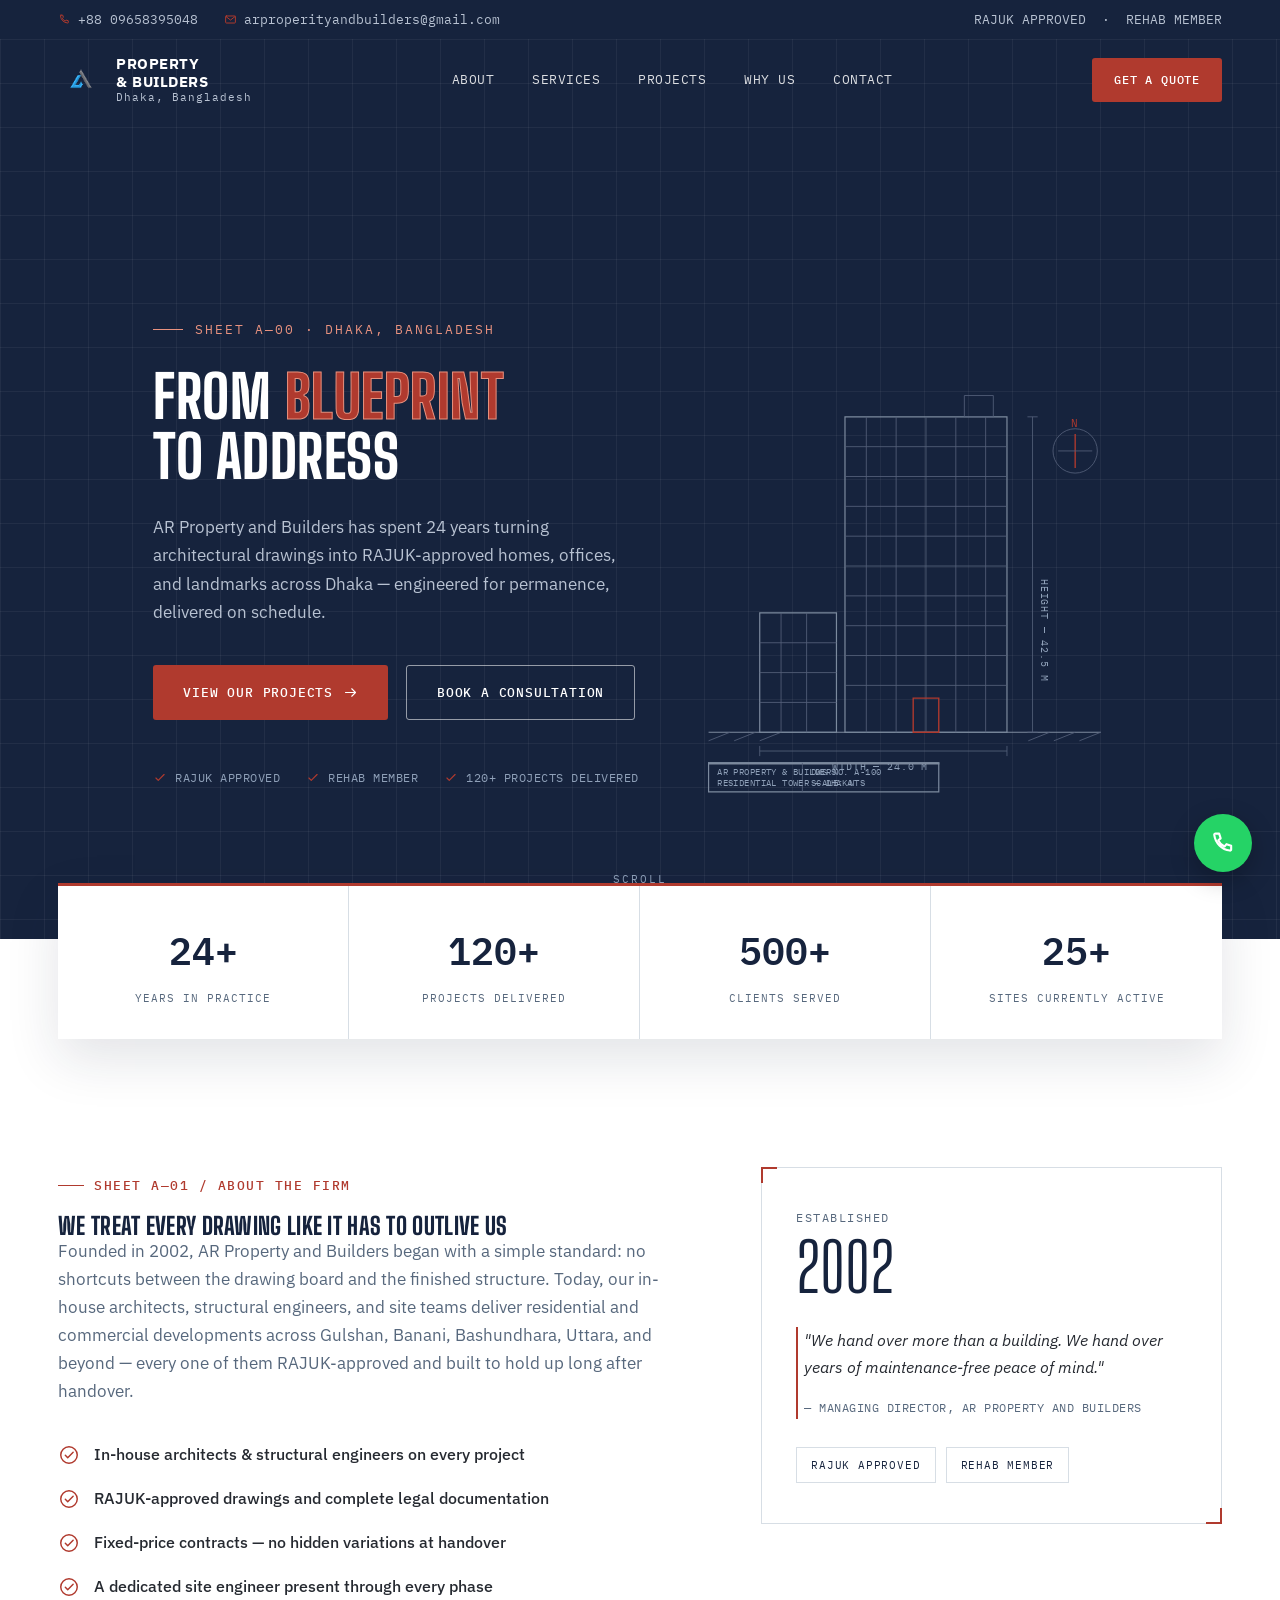
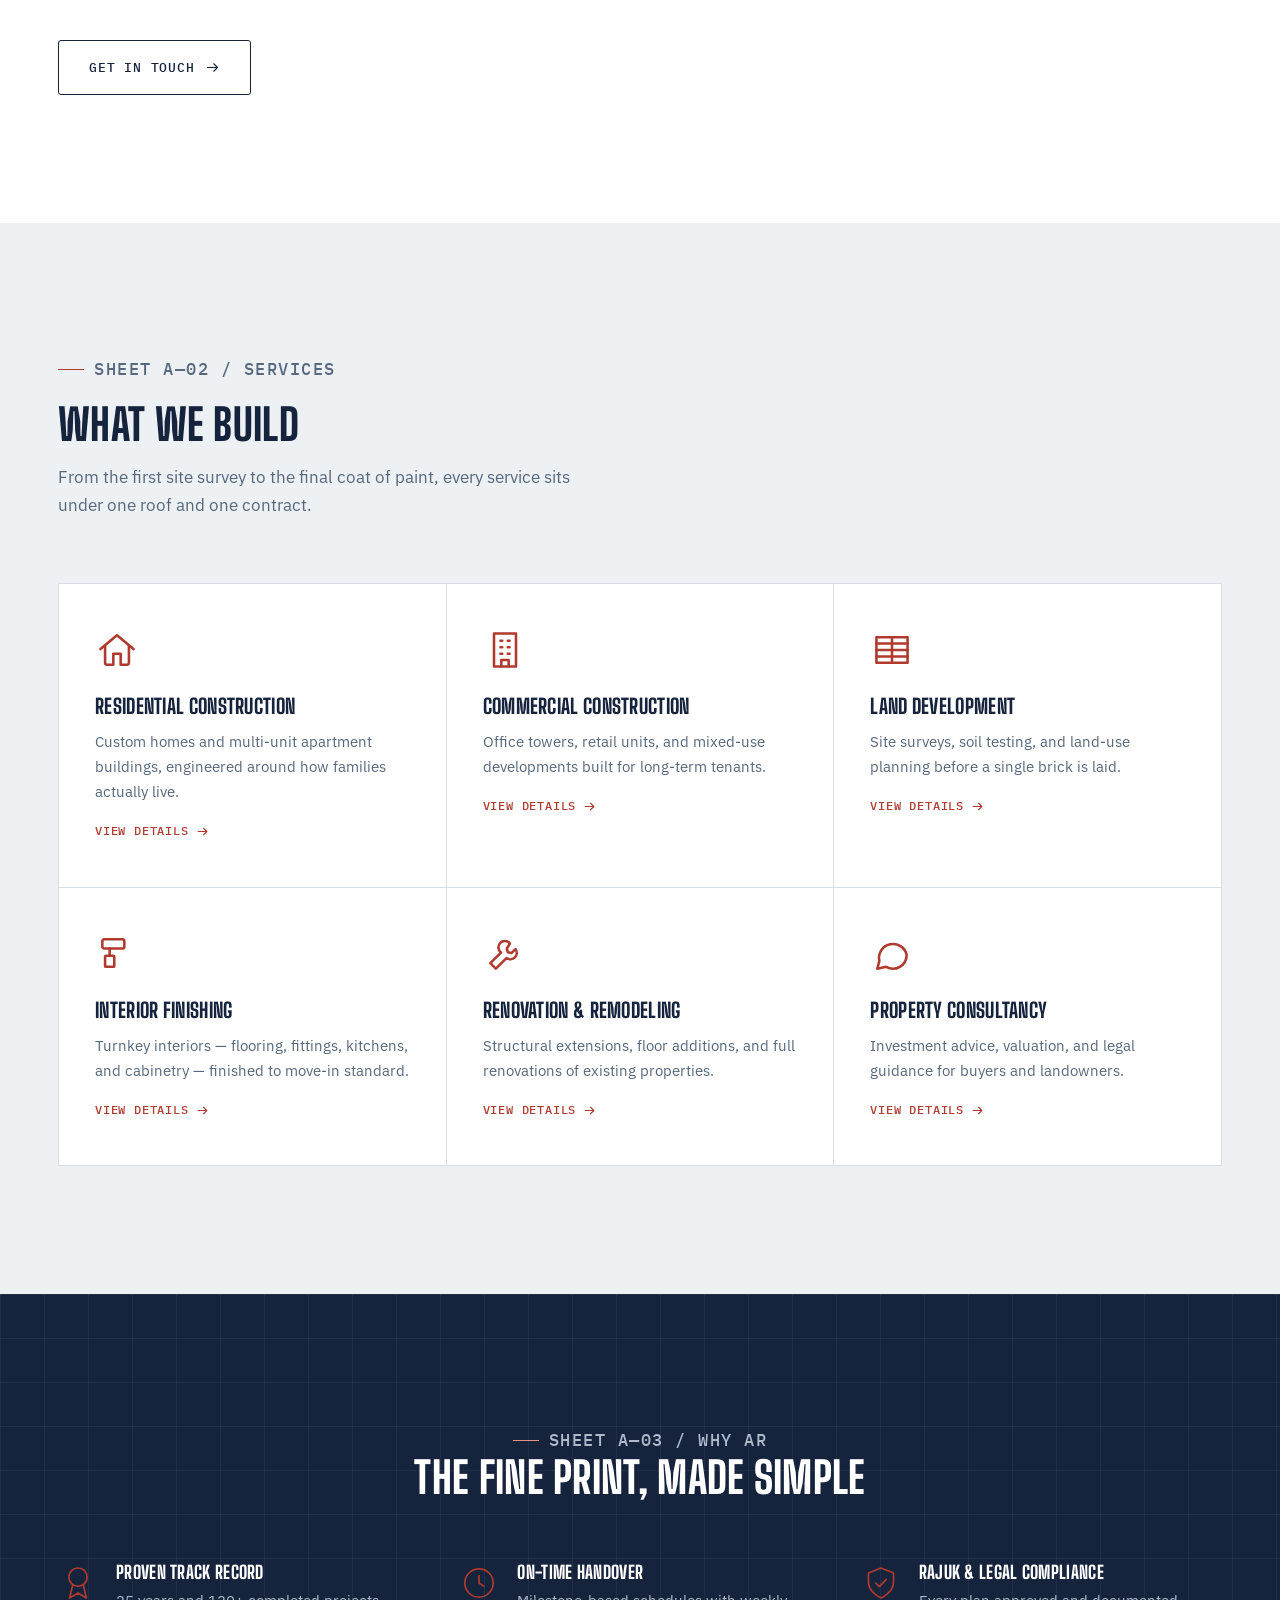
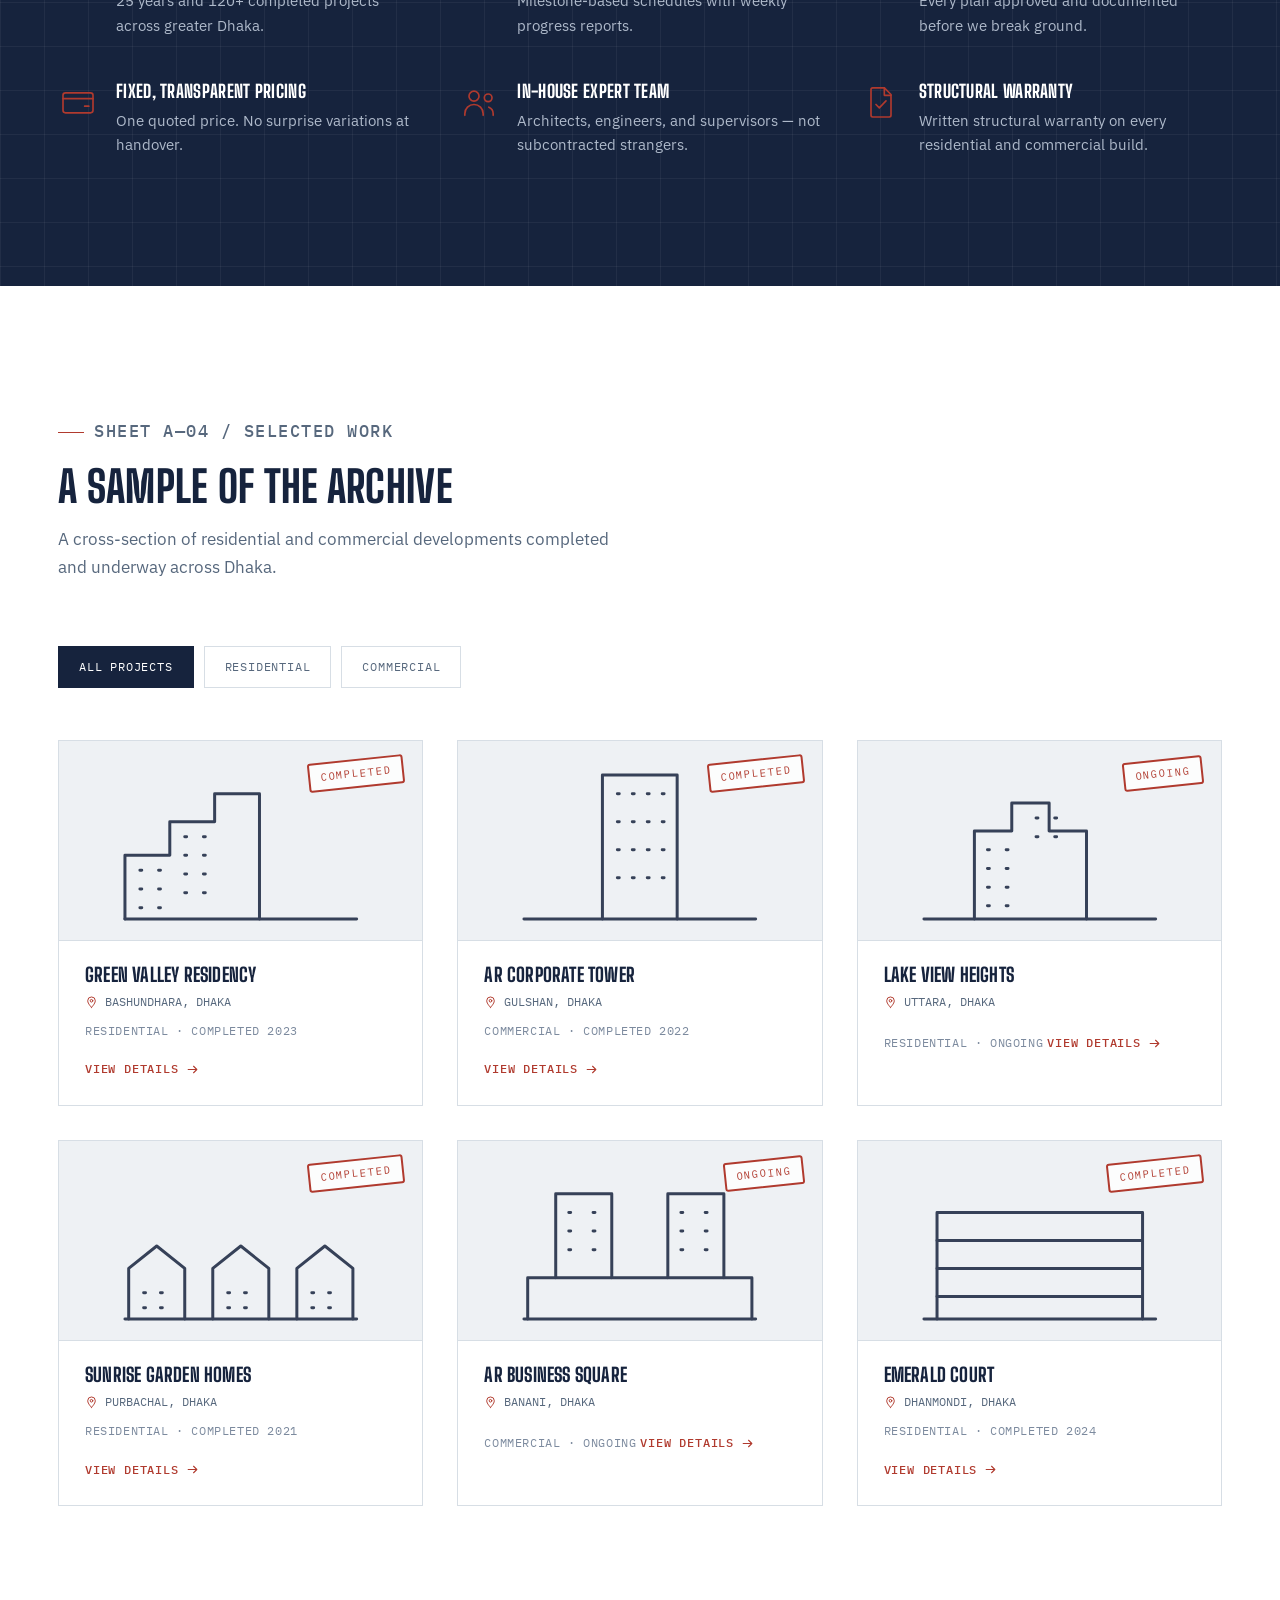
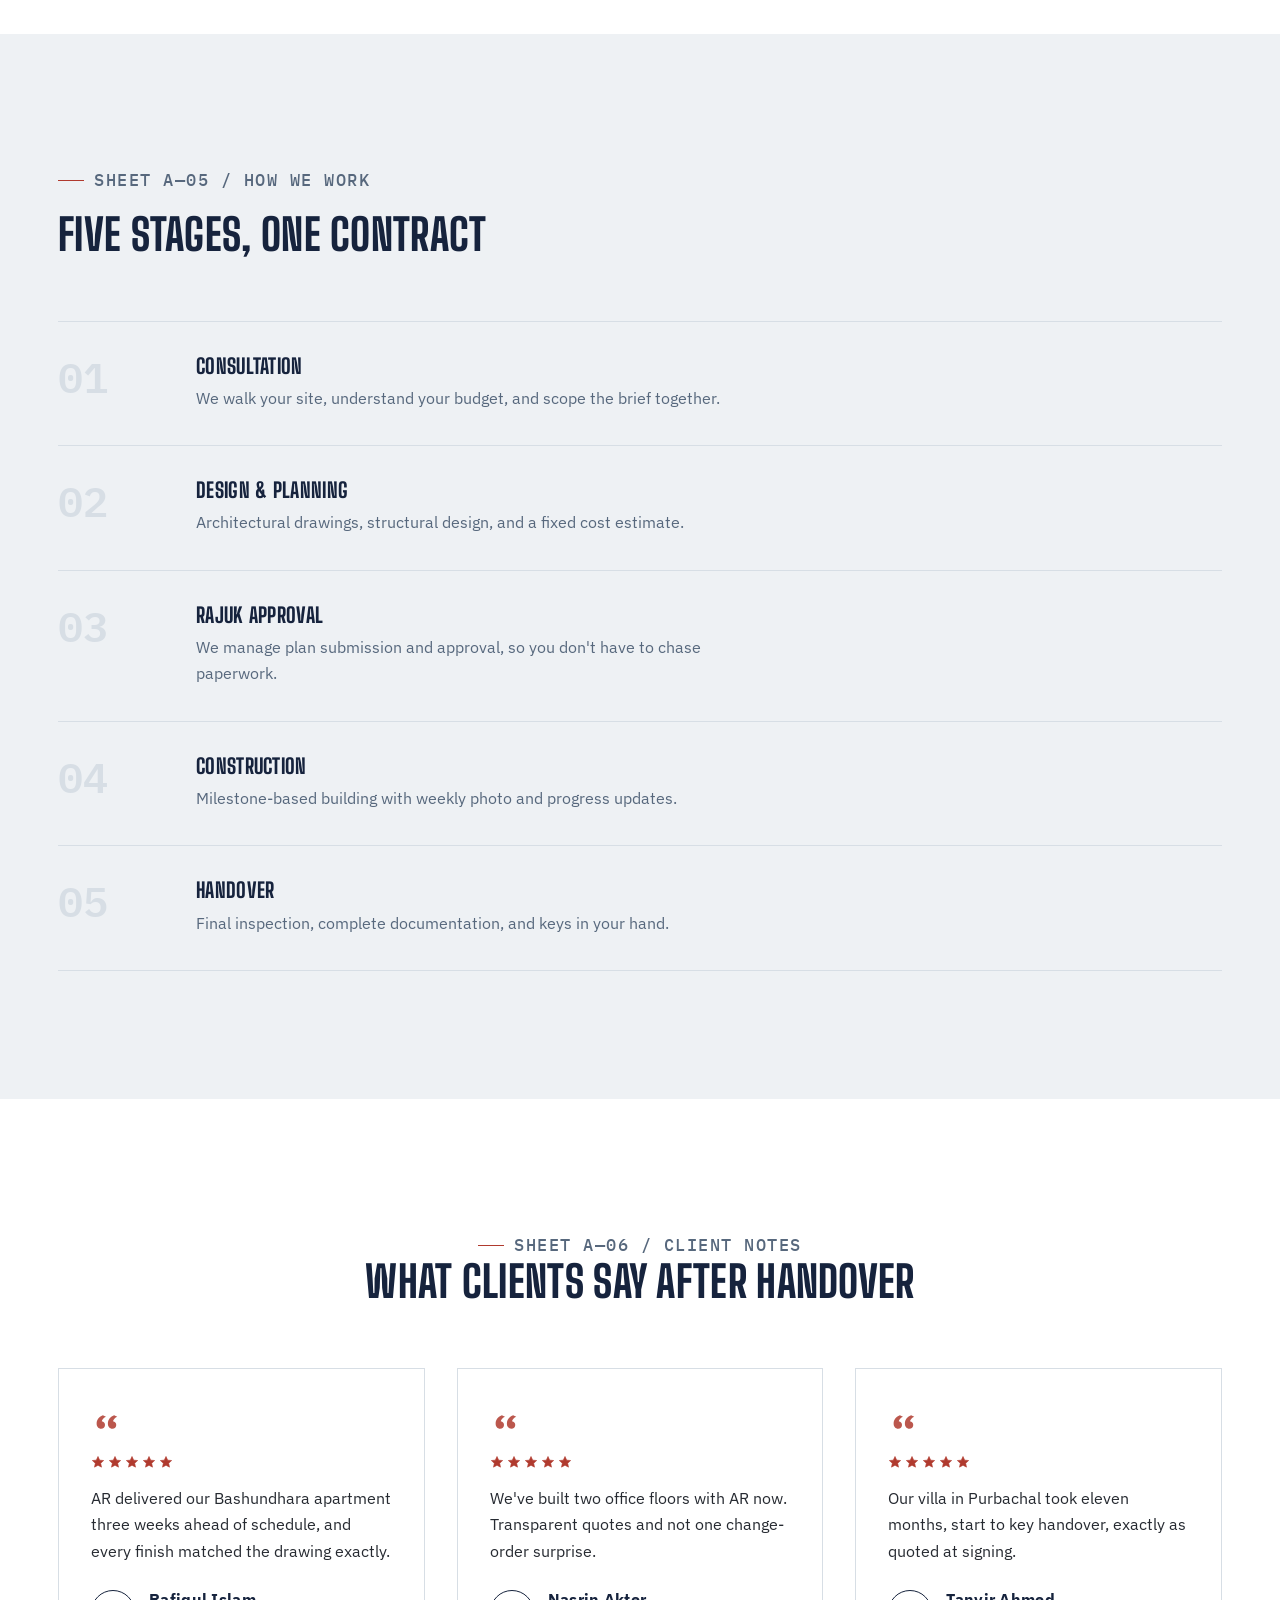
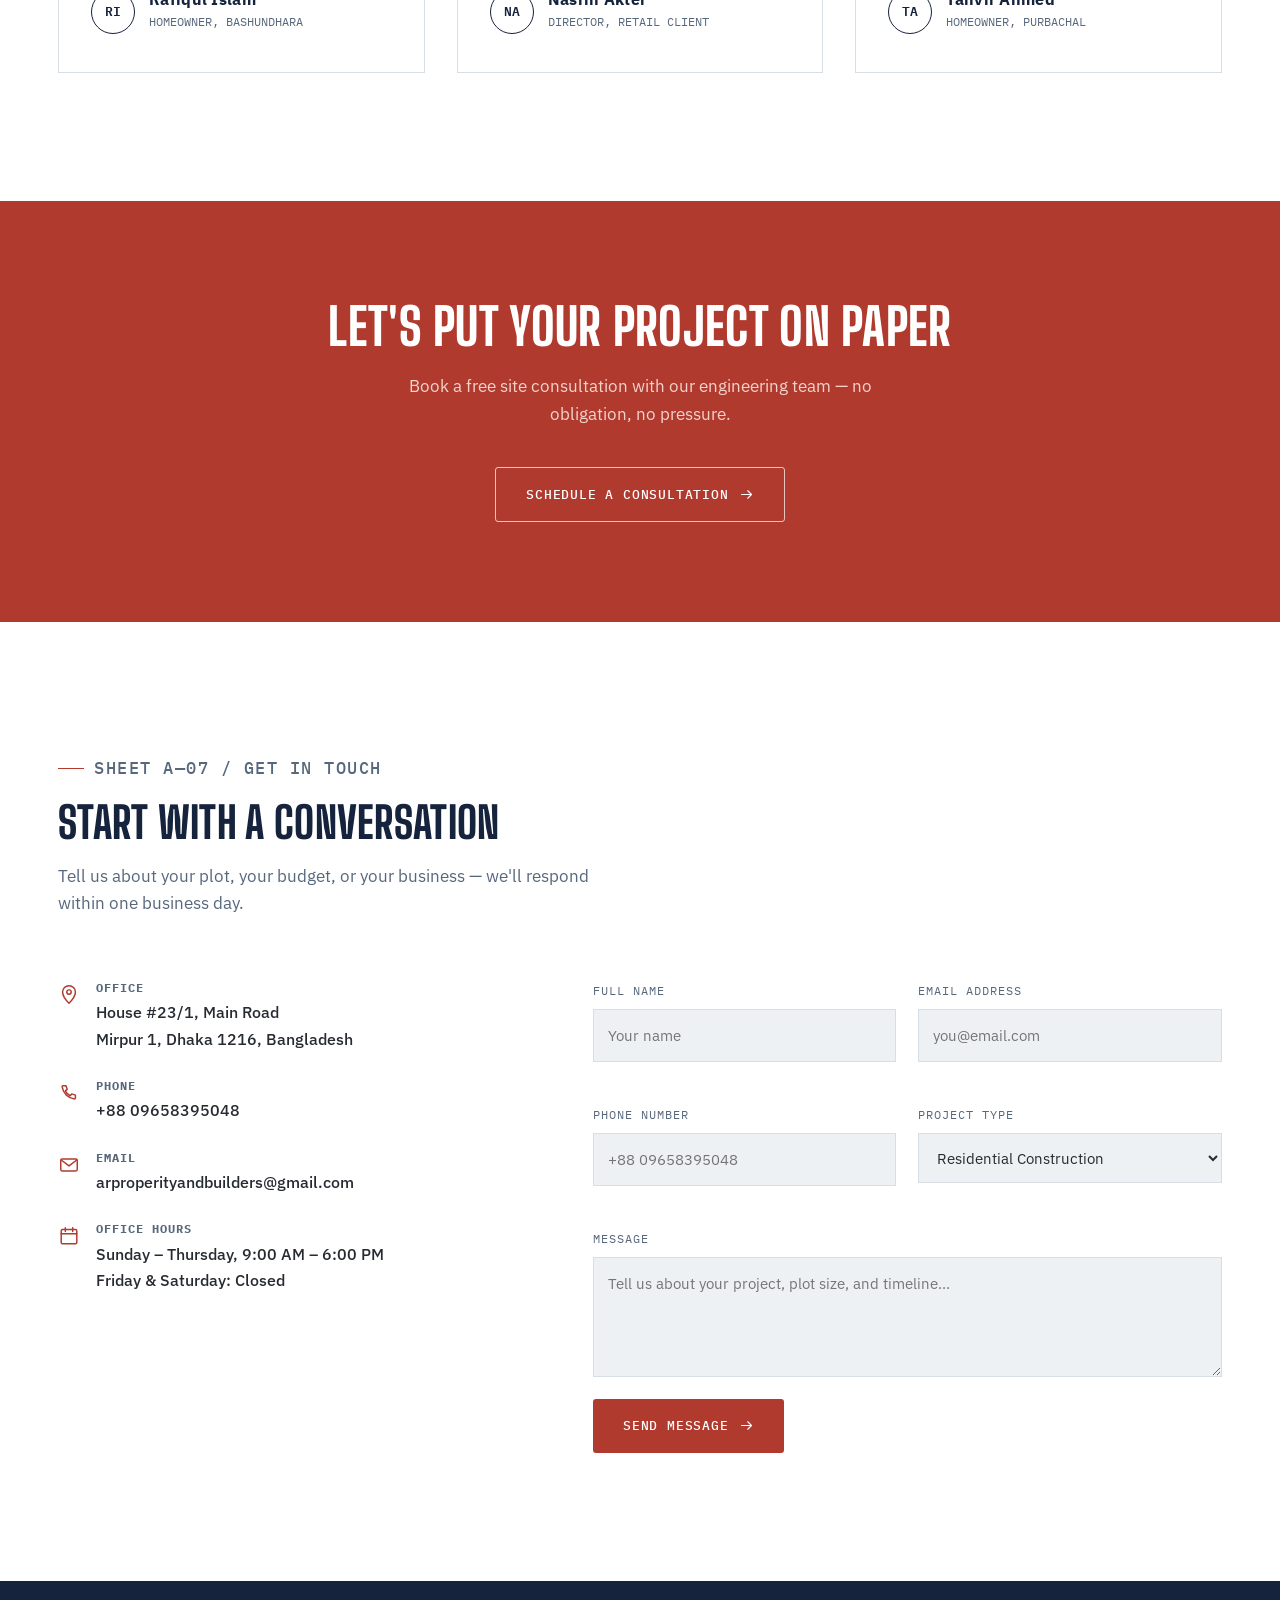
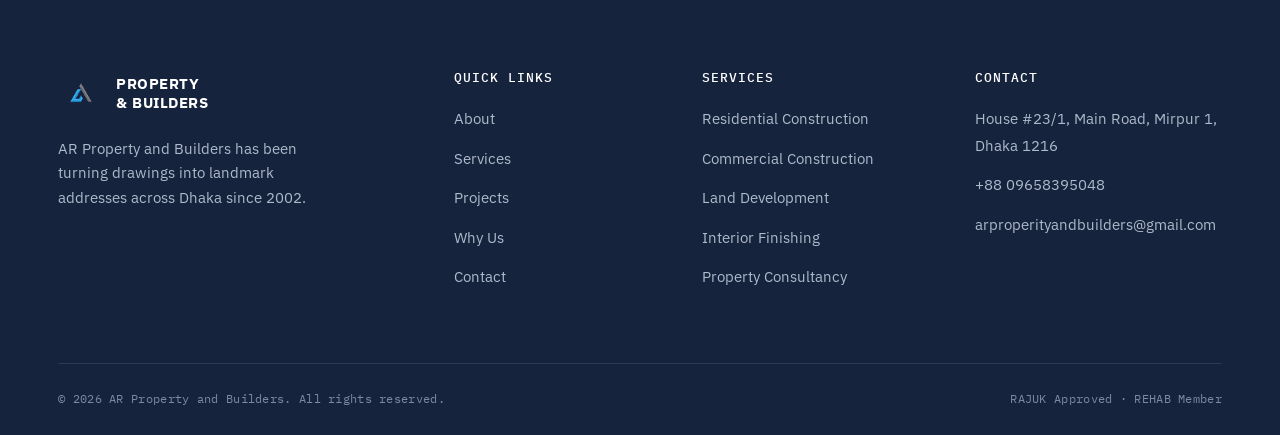
==== commit 13b4e704: "Update index.html" ====
--- a/index.html
+++ b/index.html
@@ -4,7 +4,7 @@
 <meta charset="UTF-8">
 <meta name="viewport" content="width=device-width, initial-scale=1.0">
 <title>AR Property and Builders | Dhaka's Trusted Property Developers</title>
-<meta name="description" content="AR Property and Builders — RAJUK-approved residential and commercial construction across Dhaka. 15+ years, 120+ projects delivered on schedule.">
+<meta name="description" content="AR Property and Builders — RAJUK-approved residential and commercial construction across Dhaka. 25+ years, 120+ projects delivered on schedule.">
 <link rel="preconnect" href="https://fonts.googleapis.com">
 <link rel="preconnect" href="https://fonts.gstatic.com" crossorigin>
 <link href="https://fonts.googleapis.com/css2?family=Big+Shoulders+Display:wght@600;700;800;900&family=IBM+Plex+Mono:wght@400;500;600&family=IBM+Plex+Sans:wght@400;500;600;700&display=swap" rel="stylesheet">
@@ -532,7 +532,7 @@
     <div class="hero-copy">
       <p class="hero-eyebrow">Sheet A—00 · Dhaka, Bangladesh</p>
       <h1>From <em>Blueprint</em><br>to Address</h1>
-      <p class="hero-sub">AR Property and Builders has spent 15 years turning architectural drawings into RAJUK-approved homes, offices, and landmarks across Dhaka — engineered for permanence, delivered on schedule.</p>
+      <p class="hero-sub">AR Property and Builders has spent 24 years turning architectural drawings into RAJUK-approved homes, offices, and landmarks across Dhaka — engineered for permanence, delivered on schedule.</p>
       <div class="hero-buttons">
         <a href="#projects" class="btn btn-primary">View Our Projects
           <svg viewBox="0 0 24 24" fill="none" stroke="currentColor" stroke-width="1.8" stroke-linecap="round" stroke-linejoin="round"><path d="M4 12h16M14 6l6 6-6 6"/></svg>
@@ -627,7 +627,7 @@
 <!-- ============================= SPEC STRIP ============================= -->
 <div class="spec-strip container">
   <div class="spec-card reveal">
-    <div class="spec-item"><div class="spec-num"><span class="counter" data-target="15">0</span>+</div><div class="spec-label">Years in Practice</div></div>
+    <div class="spec-item"><div class="spec-num"><span class="counter" data-target="24">0</span>+</div><div class="spec-label">Years in Practice</div></div>
     <div class="spec-item"><div class="spec-num"><span class="counter" data-target="120">0</span>+</div><div class="spec-label">Projects Delivered</div></div>
     <div class="spec-item"><div class="spec-num"><span class="counter" data-target="500">0</span>+</div><div class="spec-label">Clients Served</div></div>
     <div class="spec-item"><div class="spec-num"><span class="counter" data-target="25">0</span>+</div><div class="spec-label">Sites Currently Active</div></div>
@@ -641,7 +641,7 @@
       <div class="about-content reveal">
         <p class="eyebrow">Sheet A—01 / About the Firm</p>
         <h2>We Treat Every Drawing Like It Has to Outlive Us</h2>
-        <p class="lead">Founded in 2010, AR Property and Builders began with a simple standard: no shortcuts between the drawing board and the finished structure. Today, our in-house architects, structural engineers, and site teams deliver residential and commercial developments across Gulshan, Banani, Bashundhara, Uttara, and beyond — every one of them RAJUK-approved and built to hold up long after handover.</p>
+        <p class="lead">Founded in 2002, AR Property and Builders began with a simple standard: no shortcuts between the drawing board and the finished structure. Today, our in-house architects, structural engineers, and site teams deliver residential and commercial developments across Gulshan, Banani, Bashundhara, Uttara, and beyond — every one of them RAJUK-approved and built to hold up long after handover.</p>
         <div class="about-points">
           <div class="about-point">
             <svg class="icon" viewBox="0 0 24 24" fill="none" stroke="currentColor" stroke-width="1.6" stroke-linecap="round" stroke-linejoin="round"><circle cx="12" cy="12" r="9"/><path d="M8 12.3l2.6 2.6L16.5 9"/></svg>
@@ -666,7 +666,7 @@
       </div>
       <div class="about-panel reveal">
         <p class="est-label">Established</p>
-        <p class="est-year">2010</p>
+        <p class="est-year">2002</p>
         <div class="about-quote">
           <p>"We hand over more than a building. We hand over years of maintenance-free peace of mind."</p>
           <cite>— Managing Director, AR Property and Builders</cite>
@@ -740,7 +740,7 @@
     <div class="why-grid reveal">
       <div class="why-item">
         <div class="why-icon"><svg class="icon" viewBox="0 0 24 24" fill="none" stroke="currentColor" stroke-linecap="round" stroke-linejoin="round"><circle cx="12" cy="8.5" r="5.5"/><path d="M8.8 13.2 7 21l5-3 5 3-1.8-7.8"/></svg></div>
-        <div><h3>Proven Track Record</h3><p>15 years and 120+ completed projects across greater Dhaka.</p></div>
+        <div><h3>Proven Track Record</h3><p>25 years and 120+ completed projects across greater Dhaka.</p></div>
       </div>
       <div class="why-item">
         <div class="why-icon"><svg class="icon" viewBox="0 0 24 24" fill="none" stroke="currentColor" stroke-linecap="round" stroke-linejoin="round"><circle cx="12" cy="12" r="8.5"/><path d="M12 7.5V12l3 2"/></svg></div>
@@ -1007,9 +1007,7 @@
           <svg class="icon" viewBox="0 0 24 24" fill="none" stroke="currentColor" stroke-width="1.6" stroke-linecap="round" stroke-linejoin="round"><rect x="3.5" y="5" width="17" height="15.5" rx="1.5"/><path d="M3.5 9.5h17M8 3v4M16 3v4"/></svg>
           <div><h4>Office Hours</h4><p>Sunday – Thursday, 9:00 AM – 6:00 PM<br>Friday &amp; Saturday: Closed</p></div>
         </div>
-        <div class="map-frame">
-          <iframe src="https://www.google.com/maps?q=Mirpur+1,Dhaka,Bangladesh&output=embed" loading="lazy" title="AR Property and Builders office location"></iframe>
-        </div>
+        
       </div>
 
       <div class="contact-form-wrap reveal">
@@ -1057,13 +1055,8 @@
           <div class="logo-mark"><img src="[data-uri]" alt="AR Property and Builders logo"></div>
           <div class="logo-text">Property<br>& Builders</div>
         </a>
-        <p>AR Property and Builders has been turning drawings into landmark addresses across Dhaka since 2010.</p>
-        <div class="social-row">
-          <a href="#" class="social-circle js-social" data-platform="Facebook" aria-label="Facebook">F</a>
-          <a href="#" class="social-circle js-social" data-platform="Instagram" aria-label="Instagram">I</a>
-          <a href="#" class="social-circle js-social" data-platform="LinkedIn" aria-label="LinkedIn">L</a>
-          <a href="#" class="social-circle js-social" data-platform="YouTube" aria-label="YouTube">Y</a>
-        </div>
+        <p>AR Property and Builders has been turning drawings into landmark addresses across Dhaka since 2002.</p>
+        
       </div>
       <div>
         <h4>Quick Links</h4>
@@ -1101,9 +1094,11 @@
   </div>
 </footer>
 
-<a href="https://wa.me/8809658395048" target="_blank" class="whatsapp-float" aria-label="Chat on WhatsApp">
-  <svg class="icon" viewBox="0 0 24 24" fill="none" stroke="currentColor" stroke-width="1.8" stroke-linecap="round" stroke-linejoin="round"><path d="M20 12.5a7.5 7.5 0 0 1-11.2 6.5L4 20l1.1-4.2A7.5 7.5 0 1 1 20 12.5Z"/></svg>
+
+<a href="tel:+8809658395048" class="whatsapp-float" aria-label="Call us">
+  <svg class="icon" viewBox="0 0 24 24" fill="none" stroke="currentColor" stroke-width="1.8" stroke-linecap="round" stroke-linejoin="round"><path d="M5.5 4h3.2l1.3 4-2 1.7a10.8 10.8 0 0 0 5.3 5.3l1.7-2 4 1.3v3.2a1 1 0 0 1-1.1 1A15.5 15.5 0 0 1 4.5 5.1a1 1 0 0 1 1-1.1Z"/></svg>
 </a>
+
 <button class="back-to-top" id="backToTop" aria-label="Back to top">
   <svg class="icon" viewBox="0 0 24 24" fill="none" stroke="currentColor" stroke-width="2" stroke-linecap="round" stroke-linejoin="round"><path d="M12 19V5M5 12l7-7 7 7"/></svg>
 </button>
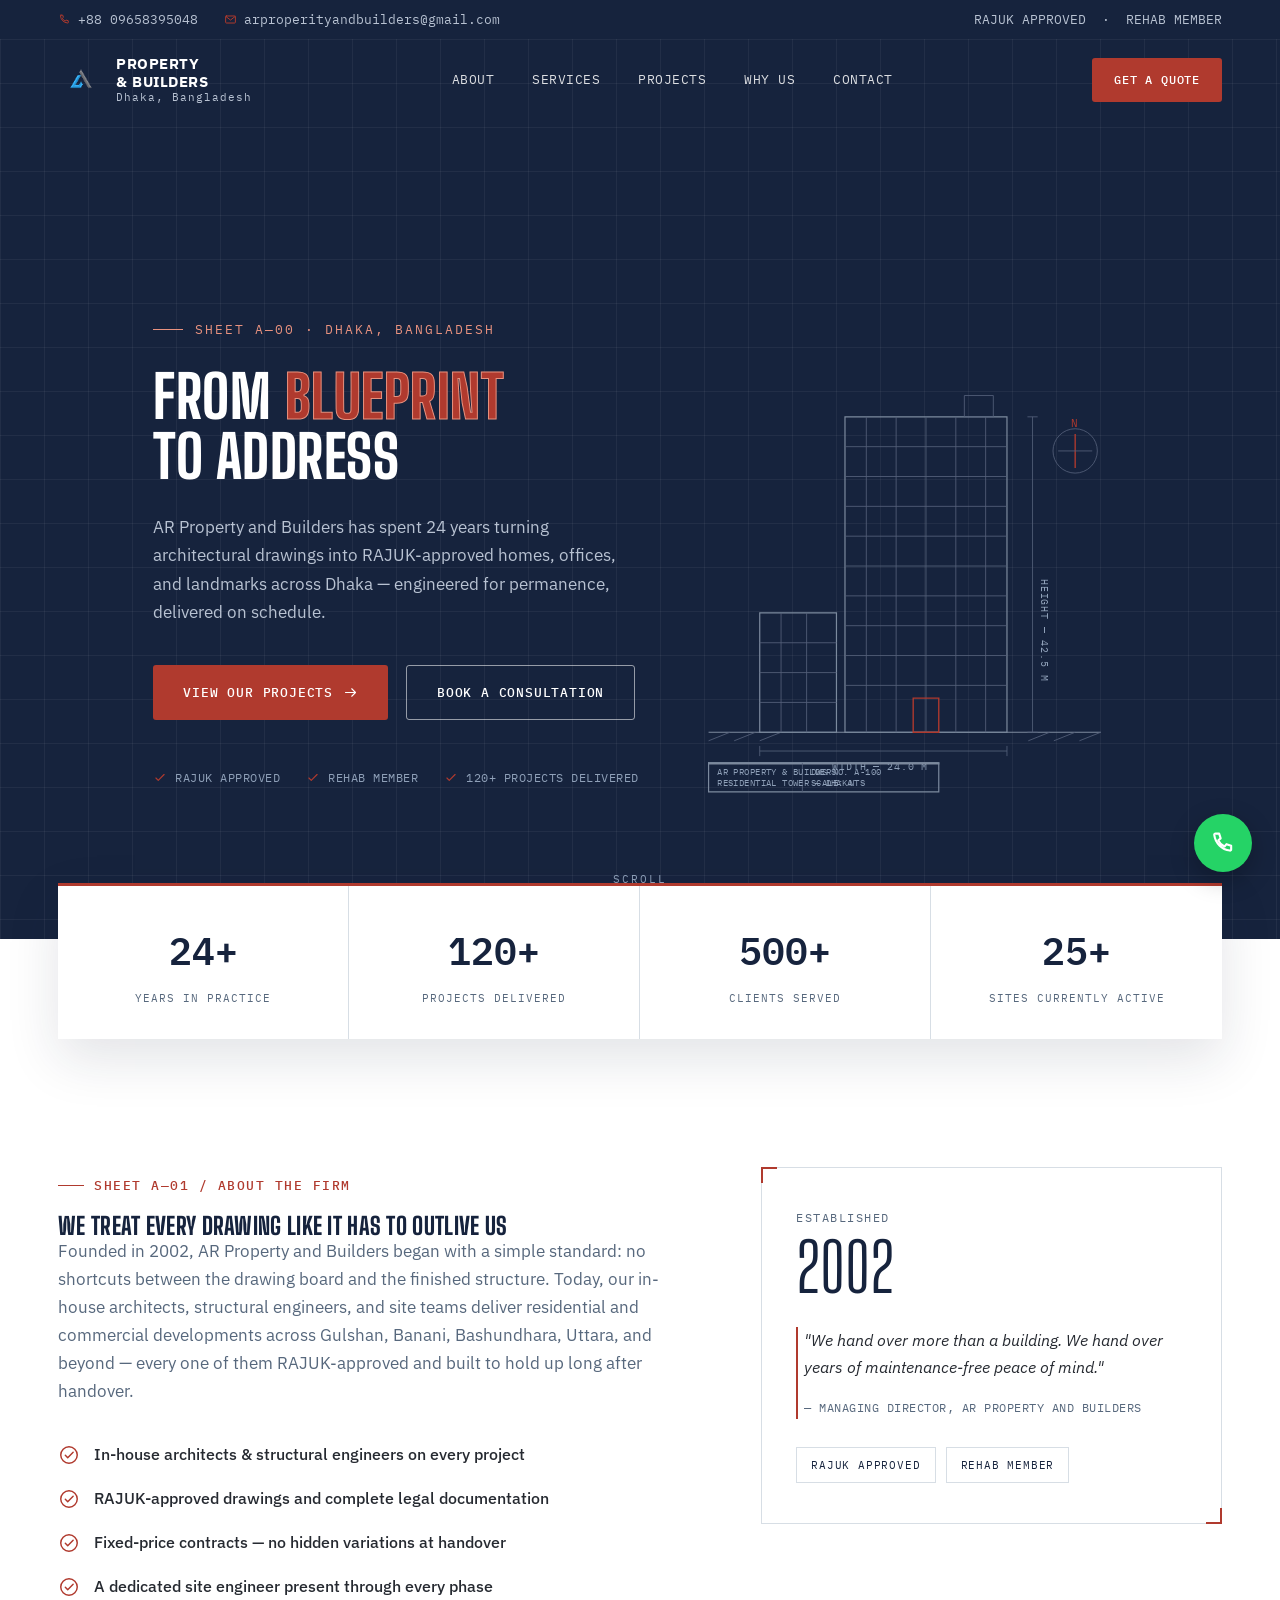
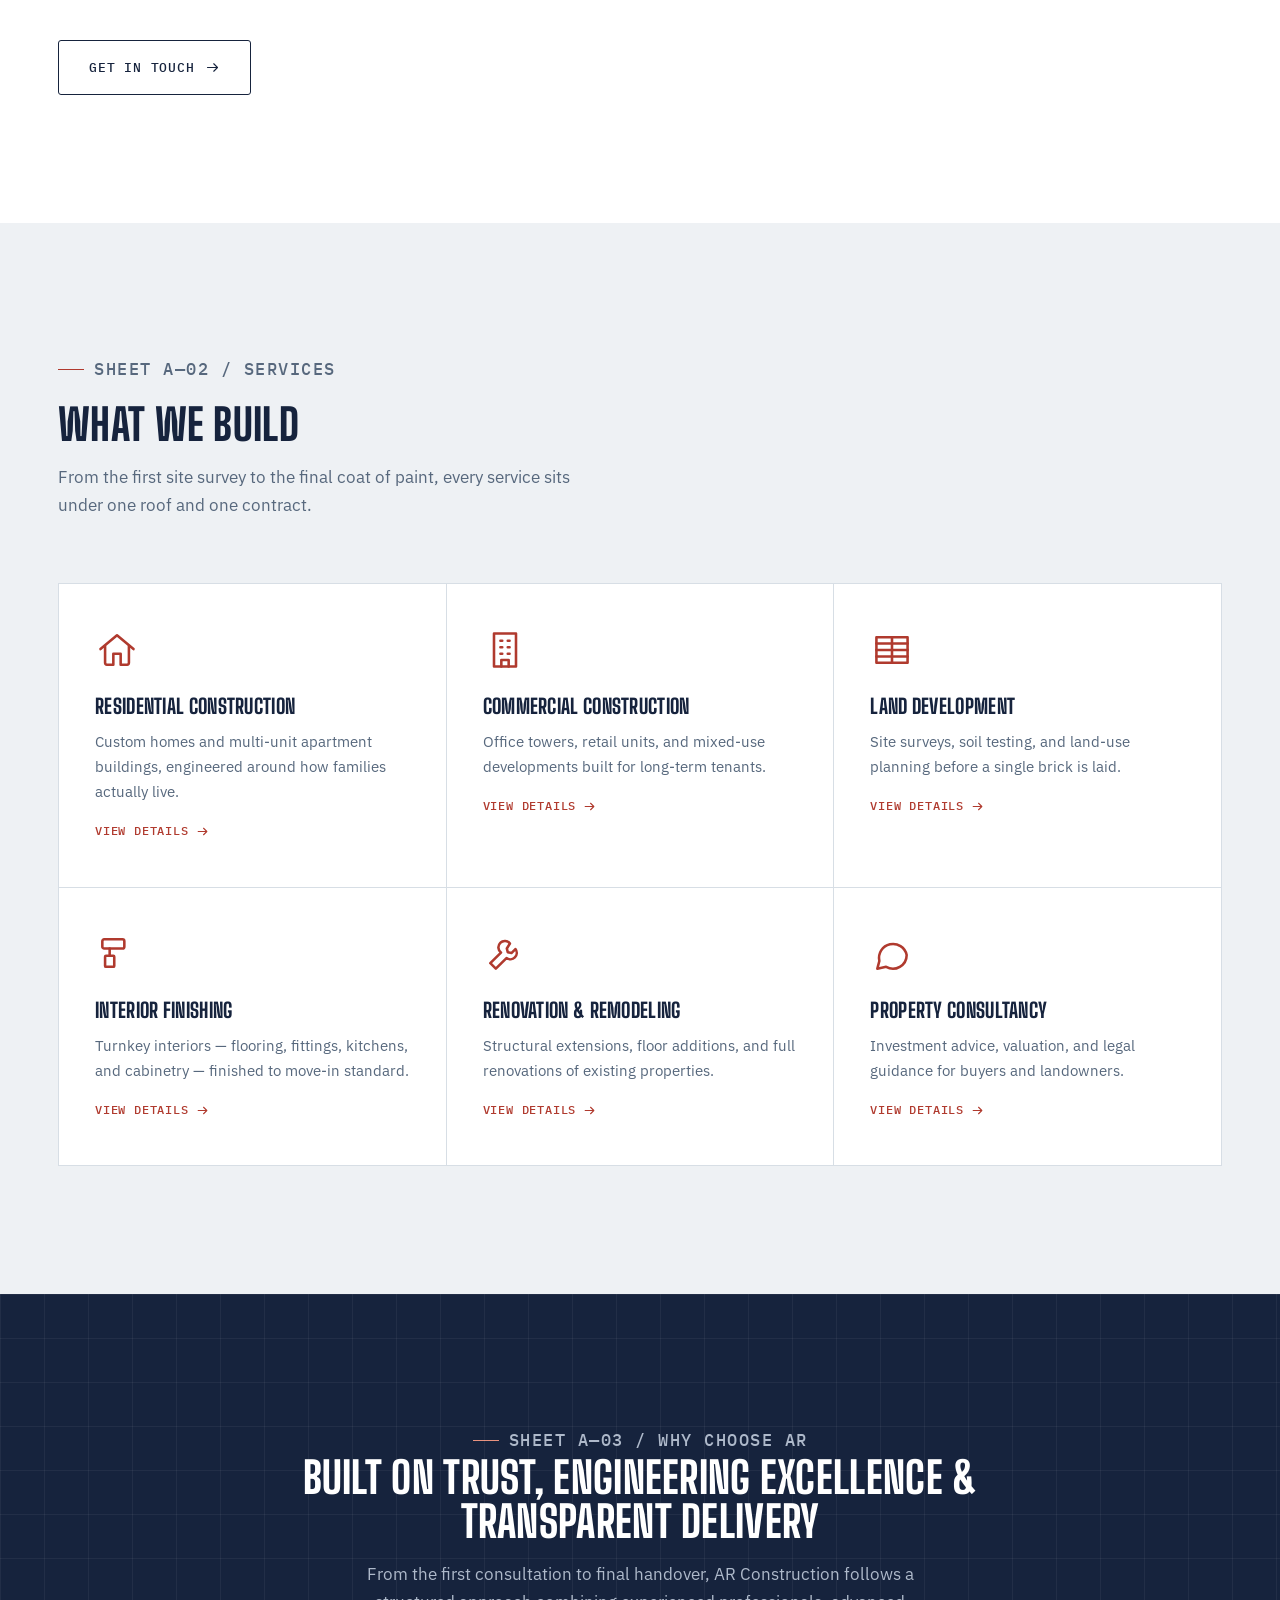
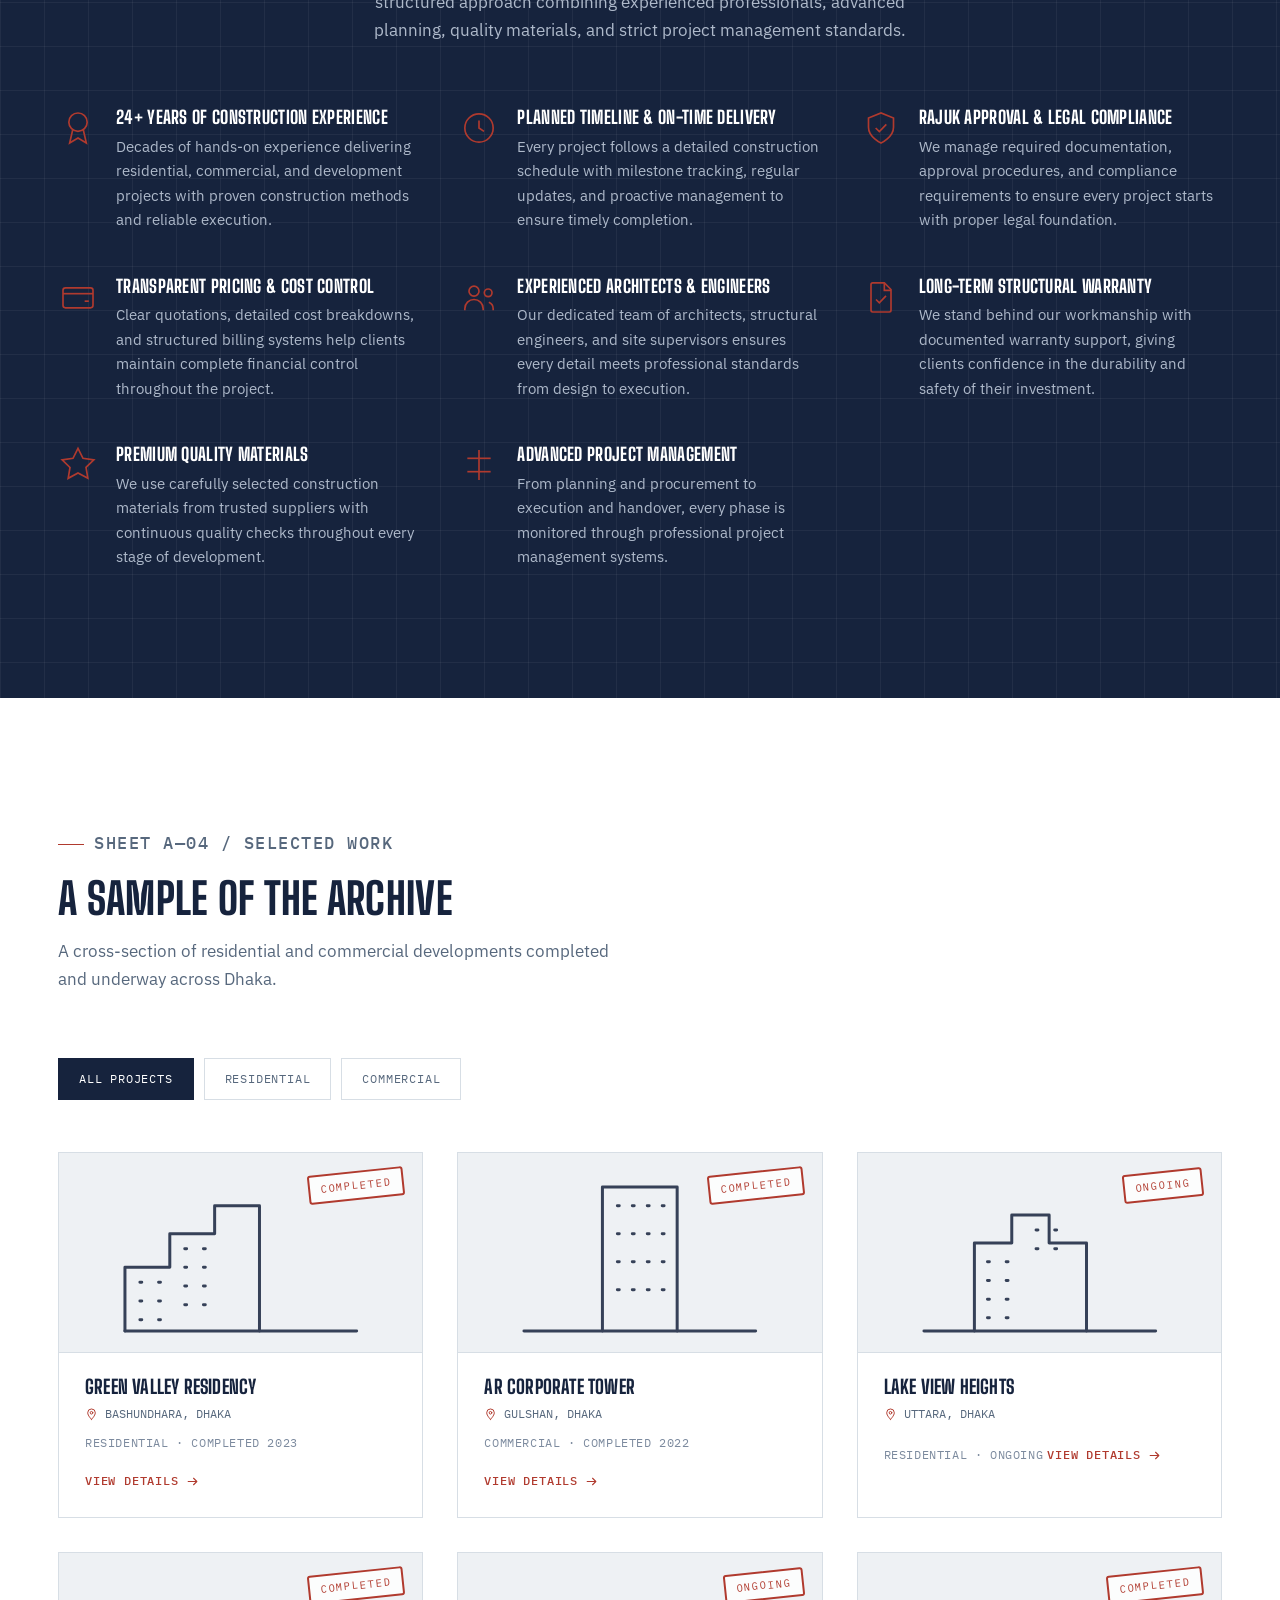
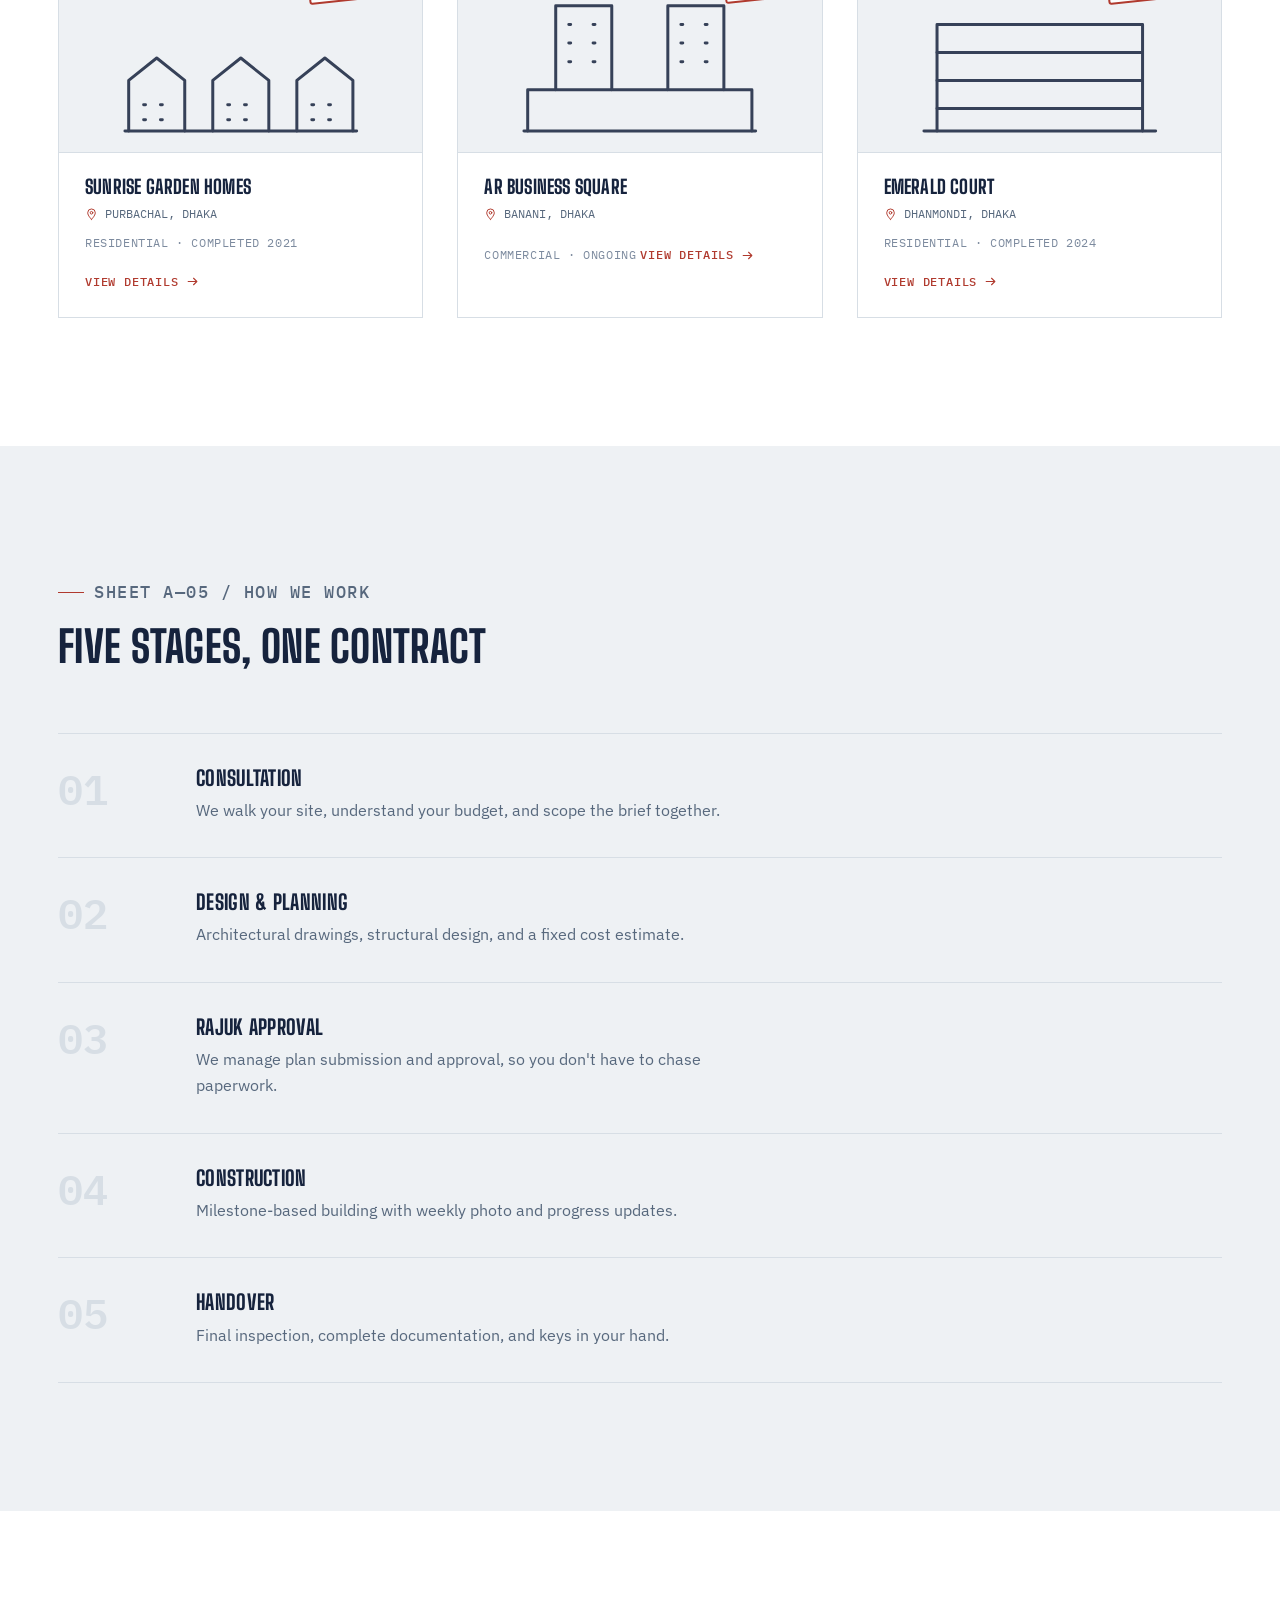
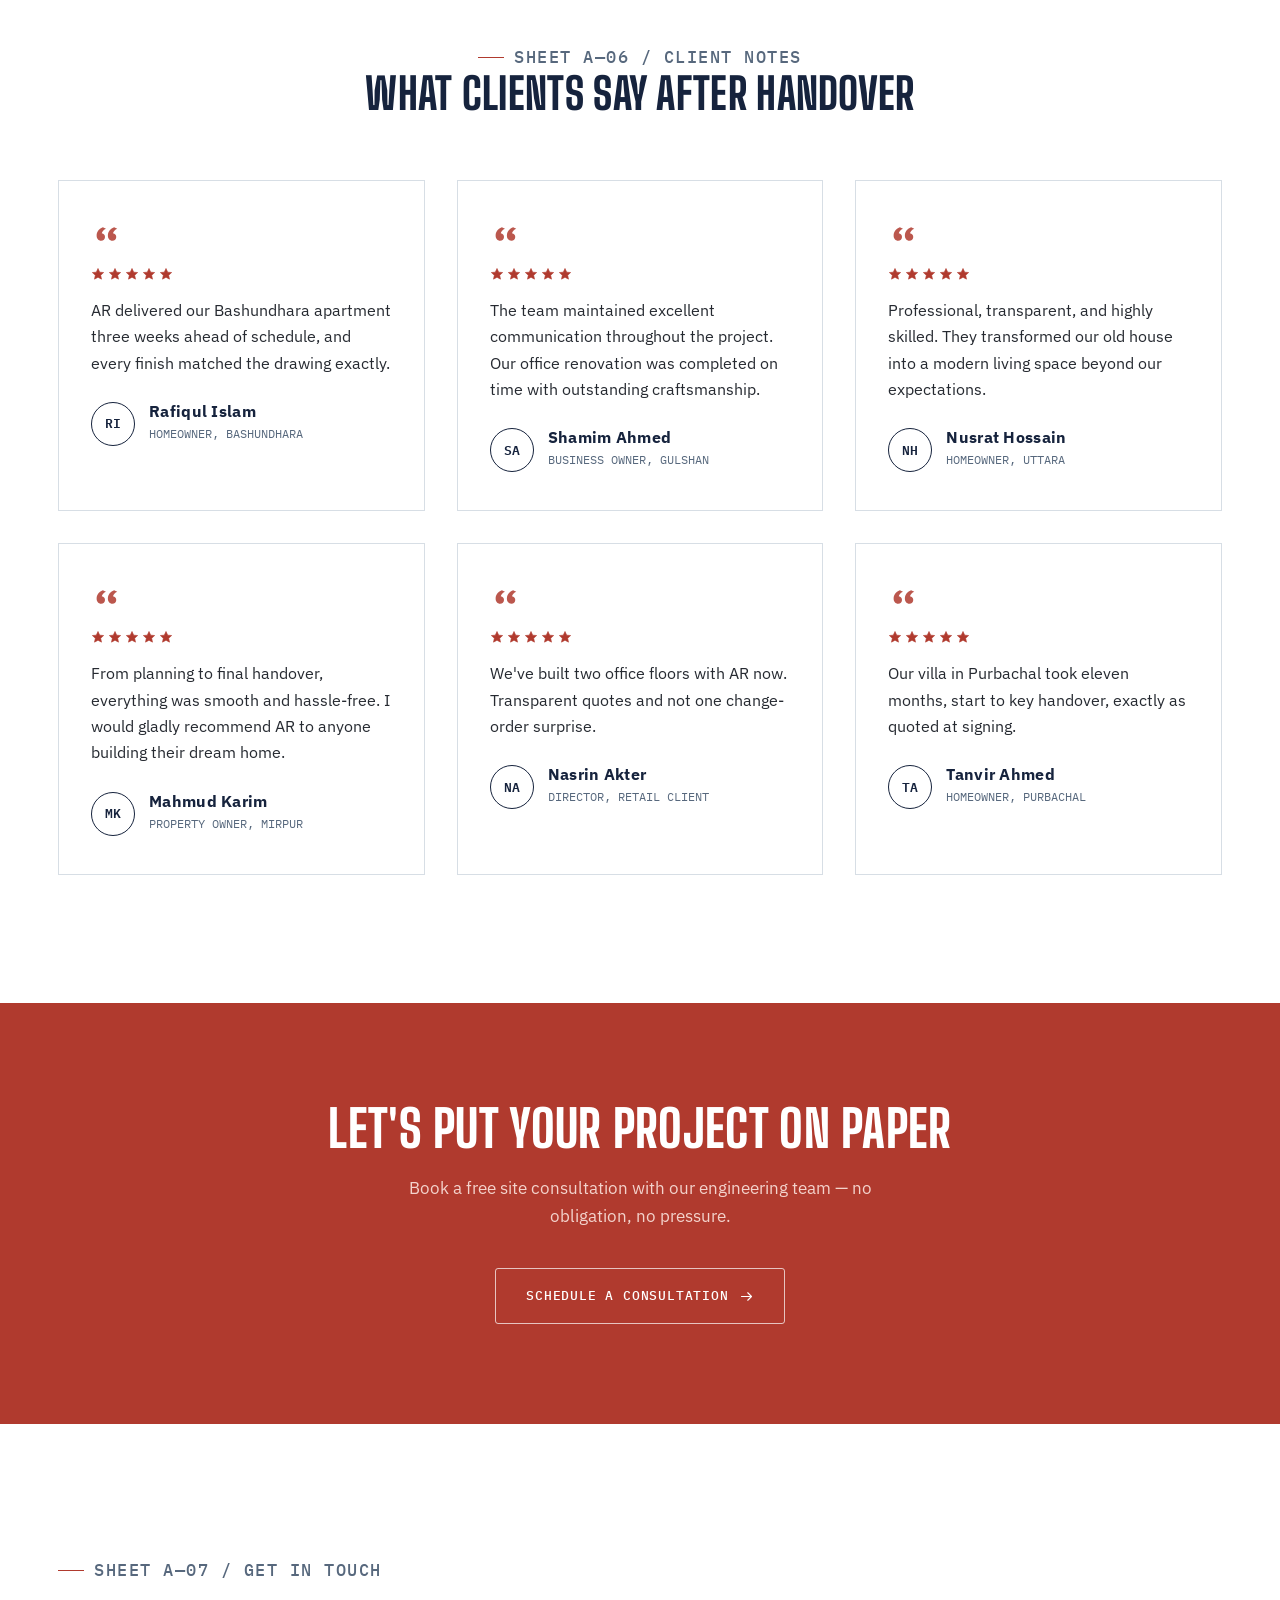
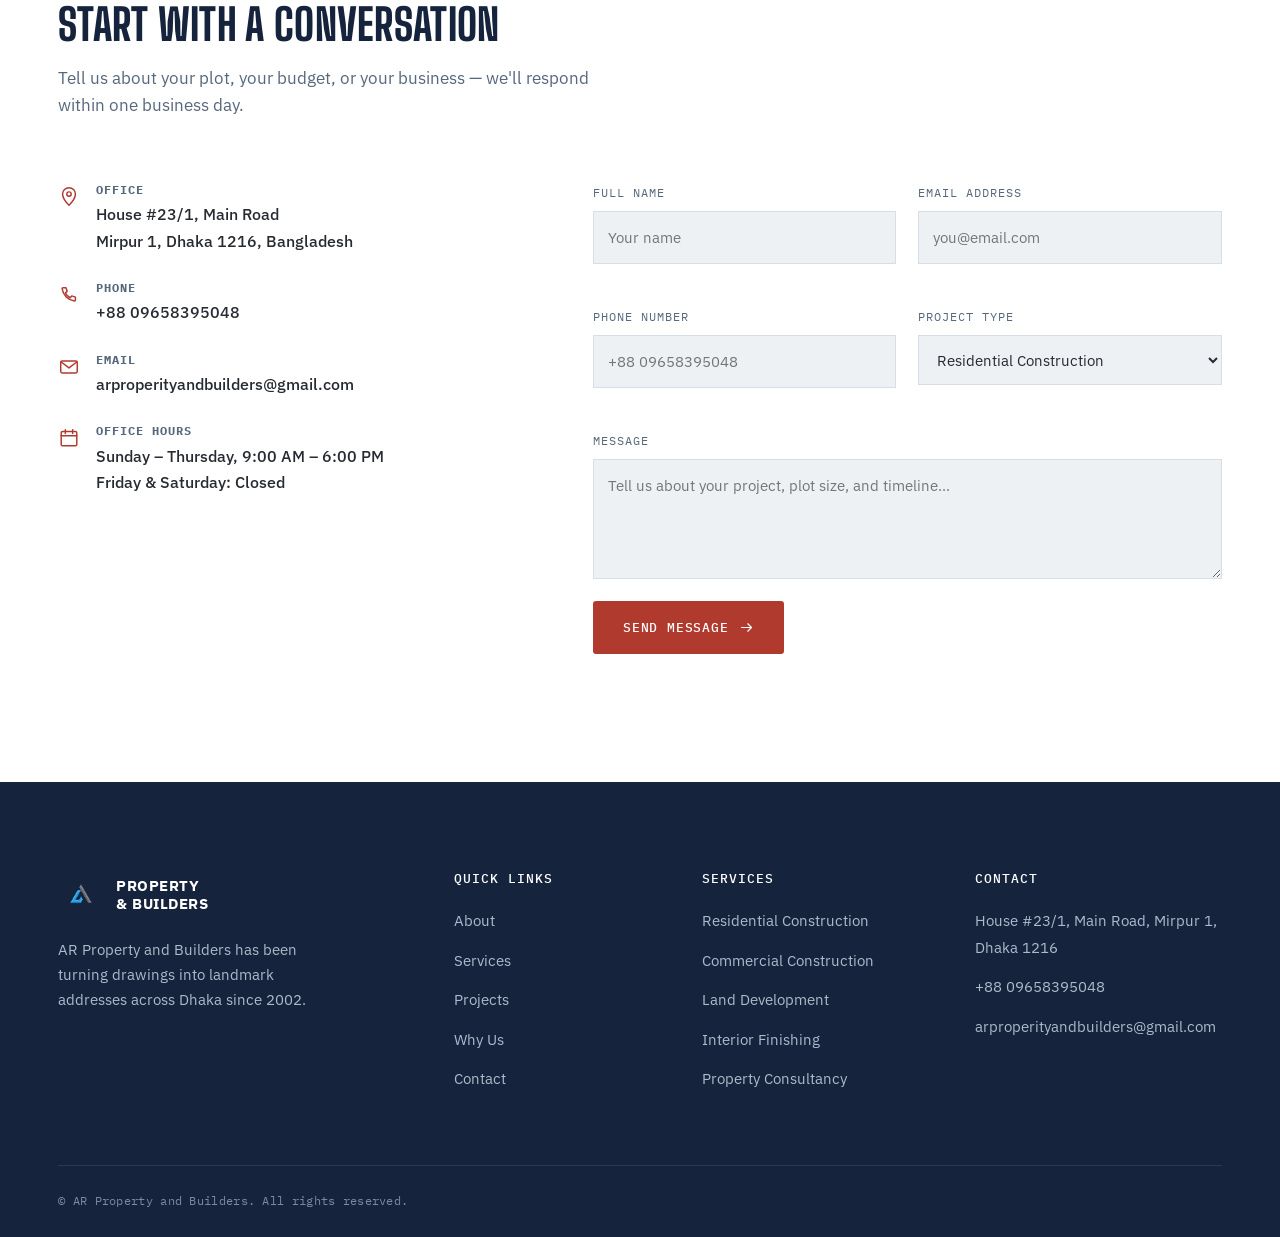
==== commit 7f9021d5: "Update index.html" ====
--- a/index.html
+++ b/index.html
@@ -5,6 +5,7 @@
 <meta name="viewport" content="width=device-width, initial-scale=1.0">
 <title>AR Property and Builders | Dhaka's Trusted Property Developers</title>
 <meta name="description" content="AR Property and Builders — RAJUK-approved residential and commercial construction across Dhaka. 25+ years, 120+ projects delivered on schedule.">
+<link rel="icon" type="image/png" href="[data-uri]">
 <link rel="preconnect" href="https://fonts.googleapis.com">
 <link rel="preconnect" href="https://fonts.gstatic.com" crossorigin>
 <link href="https://fonts.googleapis.com/css2?family=Big+Shoulders+Display:wght@600;700;800;900&family=IBM+Plex+Mono:wght@400;500;600&family=IBM+Plex+Sans:wght@400;500;600;700&display=swap" rel="stylesheet">
@@ -732,36 +733,159 @@
 <!-- ============================= WHY US ============================= -->
 <section class="section bg-ink why-us" id="why-us">
   <div class="grid-texture"></div>
+
   <div class="container">
     <div class="section-head center reveal" style="margin-left:auto;margin-right:auto;">
-      <p class="eyebrow">Sheet A—03 / Why AR</p>
-      <h2>The Fine Print, Made Simple</h2>
-    </div>
+      <p class="eyebrow">Sheet A—03 / Why Choose AR</p>
+      <h2>Built on Trust, Engineering Excellence & Transparent Delivery</h2>
+      <p>
+        From the first consultation to final handover, AR Construction follows a
+        structured approach combining experienced professionals, advanced planning,
+        quality materials, and strict project management standards.
+      </p>
+    </div>
+
     <div class="why-grid reveal">
+
       <div class="why-item">
-        <div class="why-icon"><svg class="icon" viewBox="0 0 24 24" fill="none" stroke="currentColor" stroke-linecap="round" stroke-linejoin="round"><circle cx="12" cy="8.5" r="5.5"/><path d="M8.8 13.2 7 21l5-3 5 3-1.8-7.8"/></svg></div>
-        <div><h3>Proven Track Record</h3><p>25 years and 120+ completed projects across greater Dhaka.</p></div>
-      </div>
+        <div class="why-icon">
+          <svg class="icon" viewBox="0 0 24 24" fill="none" stroke="currentColor">
+            <circle cx="12" cy="8.5" r="5.5"/>
+            <path d="M8.8 13.2 7 21l5-3 5 3-1.8-7.8"/>
+          </svg>
+        </div>
+        <div>
+          <h3>24+ Years of Construction Experience</h3>
+          <p>
+            Decades of hands-on experience delivering residential, commercial,
+            and development projects with proven construction methods and reliable execution.
+          </p>
+        </div>
+      </div>
+
+
       <div class="why-item">
-        <div class="why-icon"><svg class="icon" viewBox="0 0 24 24" fill="none" stroke="currentColor" stroke-linecap="round" stroke-linejoin="round"><circle cx="12" cy="12" r="8.5"/><path d="M12 7.5V12l3 2"/></svg></div>
-        <div><h3>On-Time Handover</h3><p>Milestone-based schedules with weekly progress reports.</p></div>
-      </div>
+        <div class="why-icon">
+          <svg class="icon" viewBox="0 0 24 24" fill="none" stroke="currentColor">
+            <circle cx="12" cy="12" r="8.5"/>
+            <path d="M12 7.5V12l3 2"/>
+          </svg>
+        </div>
+        <div>
+          <h3>Planned Timeline & On-Time Delivery</h3>
+          <p>
+            Every project follows a detailed construction schedule with milestone
+            tracking, regular updates, and proactive management to ensure timely completion.
+          </p>
+        </div>
+      </div>
+
+
       <div class="why-item">
-        <div class="why-icon"><svg class="icon" viewBox="0 0 24 24" fill="none" stroke="currentColor" stroke-linecap="round" stroke-linejoin="round"><path d="M12 21s7.5-3.5 7.5-9.5V6L12 3 4.5 6v5.5C4.5 17.5 12 21 12 21Z"/><path d="M8.8 12l2.2 2.2 4.2-4.4"/></svg></div>
-        <div><h3>RAJUK &amp; Legal Compliance</h3><p>Every plan approved and documented before we break ground.</p></div>
-      </div>
+        <div class="why-icon">
+          <svg class="icon" viewBox="0 0 24 24" fill="none" stroke="currentColor">
+            <path d="M12 21s7.5-3.5 7.5-9.5V6L12 3 4.5 6v5.5C4.5 17.5 12 21 12 21Z"/>
+            <path d="M8.8 12l2.2 2.2 4.2-4.4"/>
+          </svg>
+        </div>
+        <div>
+          <h3>RAJUK Approval & Legal Compliance</h3>
+          <p>
+            We manage required documentation, approval procedures, and compliance
+            requirements to ensure every project starts with proper legal foundation.
+          </p>
+        </div>
+      </div>
+
+
       <div class="why-item">
-        <div class="why-icon"><svg class="icon" viewBox="0 0 24 24" fill="none" stroke="currentColor" stroke-linecap="round" stroke-linejoin="round"><rect x="3" y="6.5" width="18" height="12" rx="1.5"/><path d="M3 10h18"/><path d="M16 14.5h2.5"/></svg></div>
-        <div><h3>Fixed, Transparent Pricing</h3><p>One quoted price. No surprise variations at handover.</p></div>
-      </div>
+        <div class="why-icon">
+          <svg class="icon" viewBox="0 0 24 24" fill="none" stroke="currentColor">
+            <rect x="3" y="6.5" width="18" height="12" rx="1.5"/>
+            <path d="M3 10h18"/>
+            <path d="M16 14.5h2.5"/>
+          </svg>
+        </div>
+        <div>
+          <h3>Transparent Pricing & Cost Control</h3>
+          <p>
+            Clear quotations, detailed cost breakdowns, and structured billing
+            systems help clients maintain complete financial control throughout the project.
+          </p>
+        </div>
+      </div>
+
+
       <div class="why-item">
-        <div class="why-icon"><svg class="icon" viewBox="0 0 24 24" fill="none" stroke="currentColor" stroke-linecap="round" stroke-linejoin="round"><circle cx="9" cy="8.5" r="3"/><path d="M3.5 20v-1a5.5 5.5 0 0 1 11 0v1"/><circle cx="17.5" cy="9.5" r="2.3"/><path d="M20.5 20v-1a4.2 4.2 0 0 0-2.6-3.9"/></svg></div>
-        <div><h3>In-House Expert Team</h3><p>Architects, engineers, and supervisors — not subcontracted strangers.</p></div>
-      </div>
+        <div class="why-icon">
+          <svg class="icon" viewBox="0 0 24 24" fill="none" stroke="currentColor">
+            <circle cx="9" cy="8.5" r="3"/>
+            <path d="M3.5 20v-1a5.5 5.5 0 0 1 11 0v1"/>
+            <circle cx="17.5" cy="9.5" r="2.3"/>
+            <path d="M20.5 20v-1a4.2 4.2 0 0 0-2.6-3.9"/>
+          </svg>
+        </div>
+        <div>
+          <h3>Experienced Architects & Engineers</h3>
+          <p>
+            Our dedicated team of architects, structural engineers, and site supervisors
+            ensures every detail meets professional standards from design to execution.
+          </p>
+        </div>
+      </div>
+
+
       <div class="why-item">
-        <div class="why-icon"><svg class="icon" viewBox="0 0 24 24" fill="none" stroke="currentColor" stroke-linecap="round" stroke-linejoin="round"><path d="M7 3.5h7l4 4V20a1 1 0 0 1-1 1H7a1 1 0 0 1-1-1V4.5a1 1 0 0 1 1-1Z"/><path d="M14 3.5V8h4"/><path d="M9 13.5l2 2 4-4.2"/></svg></div>
-        <div><h3>Structural Warranty</h3><p>Written structural warranty on every residential and commercial build.</p></div>
-      </div>
+        <div class="why-icon">
+          <svg class="icon" viewBox="0 0 24 24" fill="none" stroke="currentColor">
+            <path d="M7 3.5h7l4 4V20a1 1 0 0 1-1 1H7a1 1 0 0 1-1-1V4.5a1 1 0 0 1 1-1Z"/>
+            <path d="M14 3.5V8h4"/>
+            <path d="M9 13.5l2 2 4-4.2"/>
+          </svg>
+        </div>
+        <div>
+          <h3>Long-Term Structural Warranty</h3>
+          <p>
+            We stand behind our workmanship with documented warranty support,
+            giving clients confidence in the durability and safety of their investment.
+          </p>
+        </div>
+      </div>
+
+
+      <div class="why-item">
+        <div class="why-icon">
+          <svg class="icon" viewBox="0 0 24 24" fill="none" stroke="currentColor">
+            <path d="M12 2 15 8l6.5.9-4.7 4.5 1.1 6.5L12 16.8 6.1 20l1.1-6.5L2.5 8.9 9 8Z"/>
+          </svg>
+        </div>
+        <div>
+          <h3>Premium Quality Materials</h3>
+          <p>
+            We use carefully selected construction materials from trusted suppliers
+            with continuous quality checks throughout every stage of development.
+          </p>
+        </div>
+      </div>
+
+
+      <div class="why-item">
+        <div class="why-icon">
+          <svg class="icon" viewBox="0 0 24 24" fill="none" stroke="currentColor">
+            <path d="M12 3v18"/>
+            <path d="M5 8h14"/>
+            <path d="M5 16h14"/>
+          </svg>
+        </div>
+        <div>
+          <h3>Advanced Project Management</h3>
+          <p>
+            From planning and procurement to execution and handover, every phase
+            is monitored through professional project management systems.
+          </p>
+        </div>
+      </div>
+
     </div>
   </div>
 </section>
@@ -920,6 +1044,7 @@
       <p class="eyebrow">Sheet A—06 / Client Notes</p>
       <h2>What Clients Say After Handover</h2>
     </div>
+
     <div class="testi-grid reveal">
       <div class="testi-card">
         <svg class="testi-quote-icon" viewBox="0 0 24 24" fill="currentColor"><path d="M9.5 6.5C6 8 4.5 10.3 4.5 13.3c0 2.3 1.5 4 3.6 4 1.8 0 3.1-1.3 3.1-3 0-1.6-1.1-2.7-2.6-2.9.3-1.6 1.6-3 3.4-3.7l-2.5-1.2Zm9 0C15 8 13.5 10.3 13.5 13.3c0 2.3 1.5 4 3.6 4 1.8 0 3.1-1.3 3.1-3 0-1.6-1.1-2.7-2.6-2.9.3-1.6 1.6-3 3.4-3.7L18.5 6.5Z"/></svg>
@@ -936,6 +1061,86 @@
           <div><h4>Rafiqul Islam</h4><span>Homeowner, Bashundhara</span></div>
         </div>
       </div>
+
+
+      <div class="testi-card">
+  <svg class="testi-quote-icon" viewBox="0 0 24 24" fill="currentColor">
+    <path d="M9.5 6.5C6 8 4.5 10.3 4.5 13.3c0 2.3 1.5 4 3.6 4 1.8 0 3.1-1.3 3.1-3 0-1.6-1.1-2.7-2.6-2.9.3-1.6 1.6-3 3.4-3.7l-2.5-1.2Zm9 0C15 8 13.5 10.3 13.5 13.3c0 2.3 1.5 4 3.6 4 1.8 0 3.1-1.3 3.1-3 0-1.6-1.1-2.7-2.6-2.9.3-1.6 1.6-3 3.4-3.7L18.5 6.5Z"/>
+  </svg>
+
+  <div class="testi-stars">
+    <svg class="icon" viewBox="0 0 24 24" fill="currentColor"><path d="M12 2.5l2.9 6.3 6.8.7-5.1 4.6 1.4 6.7L12 17.6l-6 3.2 1.4-6.7-5.1-4.6 6.8-.7Z"/></svg>
+    <svg class="icon" viewBox="0 0 24 24" fill="currentColor"><path d="M12 2.5l2.9 6.3 6.8.7-5.1 4.6 1.4 6.7L12 17.6l-6 3.2 1.4-6.7-5.1-4.6 6.8-.7Z"/></svg>
+    <svg class="icon" viewBox="0 0 24 24" fill="currentColor"><path d="M12 2.5l2.9 6.3 6.8.7-5.1 4.6 1.4 6.7L12 17.6l-6 3.2 1.4-6.7-5.1-4.6 6.8-.7Z"/></svg>
+    <svg class="icon" viewBox="0 0 24 24" fill="currentColor"><path d="M12 2.5l2.9 6.3 6.8.7-5.1 4.6 1.4 6.7L12 17.6l-6 3.2 1.4-6.7-5.1-4.6 6.8-.7Z"/></svg>
+    <svg class="icon" viewBox="0 0 24 24" fill="currentColor"><path d="M12 2.5l2.9 6.3 6.8.7-5.1 4.6 1.4 6.7L12 17.6l-6 3.2 1.4-6.7-5.1-4.6 6.8-.7Z"/></svg>
+  </div>
+
+  <p class="quote">
+    The team maintained excellent communication throughout the project. Our office renovation was completed on time with outstanding craftsmanship.
+  </p>
+
+  <div class="testi-author">
+    <div class="testi-avatar">SA</div>
+    <div>
+      <h4>Shamim Ahmed</h4>
+      <span>Business Owner, Gulshan</span>
+    </div>
+  </div>
+</div>
+
+<div class="testi-card">
+  <svg class="testi-quote-icon" viewBox="0 0 24 24" fill="currentColor">
+    <path d="M9.5 6.5C6 8 4.5 10.3 4.5 13.3c0 2.3 1.5 4 3.6 4 1.8 0 3.1-1.3 3.1-3 0-1.6-1.1-2.7-2.6-2.9.3-1.6 1.6-3 3.4-3.7l-2.5-1.2Zm9 0C15 8 13.5 10.3 13.5 13.3c0 2.3 1.5 4 3.6 4 1.8 0 3.1-1.3 3.1-3 0-1.6-1.1-2.7-2.6-2.9.3-1.6 1.6-3 3.4-3.7L18.5 6.5Z"/>
+  </svg>
+
+  <div class="testi-stars">
+    <svg class="icon" viewBox="0 0 24 24" fill="currentColor"><path d="M12 2.5l2.9 6.3 6.8.7-5.1 4.6 1.4 6.7L12 17.6l-6 3.2 1.4-6.7-5.1-4.6 6.8-.7Z"/></svg>
+    <svg class="icon" viewBox="0 0 24 24" fill="currentColor"><path d="M12 2.5l2.9 6.3 6.8.7-5.1 4.6 1.4 6.7L12 17.6l-6 3.2 1.4-6.7-5.1-4.6 6.8-.7Z"/></svg>
+    <svg class="icon" viewBox="0 0 24 24" fill="currentColor"><path d="M12 2.5l2.9 6.3 6.8.7-5.1 4.6 1.4 6.7L12 17.6l-6 3.2 1.4-6.7-5.1-4.6 6.8-.7Z"/></svg>
+    <svg class="icon" viewBox="0 0 24 24" fill="currentColor"><path d="M12 2.5l2.9 6.3 6.8.7-5.1 4.6 1.4 6.7L12 17.6l-6 3.2 1.4-6.7-5.1-4.6 6.8-.7Z"/></svg>
+    <svg class="icon" viewBox="0 0 24 24" fill="currentColor"><path d="M12 2.5l2.9 6.3 6.8.7-5.1 4.6 1.4 6.7L12 17.6l-6 3.2 1.4-6.7-5.1-4.6 6.8-.7Z"/></svg>
+  </div>
+
+  <p class="quote">
+    Professional, transparent, and highly skilled. They transformed our old house into a modern living space beyond our expectations.
+  </p>
+
+  <div class="testi-author">
+    <div class="testi-avatar">NH</div>
+    <div>
+      <h4>Nusrat Hossain</h4>
+      <span>Homeowner, Uttara</span>
+    </div>
+  </div>
+</div>
+
+<div class="testi-card">
+  <svg class="testi-quote-icon" viewBox="0 0 24 24" fill="currentColor">
+    <path d="M9.5 6.5C6 8 4.5 10.3 4.5 13.3c0 2.3 1.5 4 3.6 4 1.8 0 3.1-1.3 3.1-3 0-1.6-1.1-2.7-2.6-2.9.3-1.6 1.6-3 3.4-3.7l-2.5-1.2Zm9 0C15 8 13.5 10.3 13.5 13.3c0 2.3 1.5 4 3.6 4 1.8 0 3.1-1.3 3.1-3 0-1.6-1.1-2.7-2.6-2.9.3-1.6 1.6-3 3.4-3.7L18.5 6.5Z"/>
+  </svg>
+
+  <div class="testi-stars">
+    <svg class="icon" viewBox="0 0 24 24" fill="currentColor"><path d="M12 2.5l2.9 6.3 6.8.7-5.1 4.6 1.4 6.7L12 17.6l-6 3.2 1.4-6.7-5.1-4.6 6.8-.7Z"/></svg>
+    <svg class="icon" viewBox="0 0 24 24" fill="currentColor"><path d="M12 2.5l2.9 6.3 6.8.7-5.1 4.6 1.4 6.7L12 17.6l-6 3.2 1.4-6.7-5.1-4.6 6.8-.7Z"/></svg>
+    <svg class="icon" viewBox="0 0 24 24" fill="currentColor"><path d="M12 2.5l2.9 6.3 6.8.7-5.1 4.6 1.4 6.7L12 17.6l-6 3.2 1.4-6.7-5.1-4.6 6.8-.7Z"/></svg>
+    <svg class="icon" viewBox="0 0 24 24" fill="currentColor"><path d="M12 2.5l2.9 6.3 6.8.7-5.1 4.6 1.4 6.7L12 17.6l-6 3.2 1.4-6.7-5.1-4.6 6.8-.7Z"/></svg>
+    <svg class="icon" viewBox="0 0 24 24" fill="currentColor"><path d="M12 2.5l2.9 6.3 6.8.7-5.1 4.6 1.4 6.7L12 17.6l-6 3.2 1.4-6.7-5.1-4.6 6.8-.7Z"/></svg>
+  </div>
+
+  <p class="quote">
+    From planning to final handover, everything was smooth and hassle-free. I would gladly recommend AR to anyone building their dream home.
+  </p>
+
+  <div class="testi-author">
+    <div class="testi-avatar">MK</div>
+    <div>
+      <h4>Mahmud Karim</h4>
+      <span>Property Owner, Mirpur</span>
+    </div>
+  </div>
+</div>
+
       <div class="testi-card">
         <svg class="testi-quote-icon" viewBox="0 0 24 24" fill="currentColor"><path d="M9.5 6.5C6 8 4.5 10.3 4.5 13.3c0 2.3 1.5 4 3.6 4 1.8 0 3.1-1.3 3.1-3 0-1.6-1.1-2.7-2.6-2.9.3-1.6 1.6-3 3.4-3.7l-2.5-1.2Zm9 0C15 8 13.5 10.3 13.5 13.3c0 2.3 1.5 4 3.6 4 1.8 0 3.1-1.3 3.1-3 0-1.6-1.1-2.7-2.6-2.9.3-1.6 1.6-3 3.4-3.7L18.5 6.5Z"/></svg>
         <div class="testi-stars">
@@ -1088,8 +1293,8 @@
       </div>
     </div>
     <div class="footer-bottom">
-      <span>© 2026 AR Property and Builders. All rights reserved.</span>
-      <span>RAJUK Approved · REHAB Member</span>
+      <span>© AR Property and Builders. All rights reserved.</span>
+      <span>  </span>
     </div>
   </div>
 </footer>
@@ -1257,90 +1462,264 @@
 
 // ===== Service & Project detail modals =====
 const serviceDetails = {
-  residential: {
-    eyebrow: 'Service · Residential Construction',
-    title: 'Residential Construction',
-    tagline: 'Custom homes and multi-unit apartment buildings, engineered around how families actually live.',
-    specs: [ ['Typical Timeline','8–14 months'], ['Structure Type','RCC frame'], ['Warranty','Structural warranty included'], ['Approval','RAJUK-managed'] ],
-    includes: [
-      'Architectural design & 3D layout planning',
-      'Structural, electrical & plumbing engineering',
-      'RAJUK plan submission and approval handling',
-      'Fixed-price contract with milestone billing',
-      'Dedicated site engineer for the full build',
-      'Snag-free handover with documentation'
-    ]
-  },
+residential: {
+  eyebrow: 'Service · Residential Construction',
+
+  title: 'Residential Construction',
+
+  tagline: 'We build modern, durable, and comfortable homes tailored to your lifestyle and future needs. Whether it is a custom family residence, duplex, villa, or multi-unit apartment building, our team delivers end-to-end construction services with premium materials, expert engineering, transparent communication, and uncompromising quality from concept to completion.',
+
+  specs: [
+    ['Typical Timeline', '8–14 Months (Project Dependent)'],
+    ['Project Types', 'Single Family Homes, Duplexes, Villas & Apartments'],
+    ['Structure Type', 'RCC Reinforced Concrete Frame'],
+    ['Construction Standards', 'BNBC & International Best Practices'],
+    ['Quality Assurance', 'Multi-Stage Inspection & Testing'],
+    ['Safety Compliance', 'Professional Site Safety Management'],
+    ['Warranty', 'Structural Warranty Included'],
+    ['Approval Support', 'RAJUK Approval & Documentation'],
+    ['Project Updates', 'Weekly Progress Reports'],
+    ['Delivery', 'Complete Turnkey Handover']
+  ],
+
+  includes: [
+    'Initial consultation and project planning',
+    'Site survey and soil investigation',
+    'Architectural design with 2D drawings and 3D visualization',
+    'Custom floor plan development based on family requirements',
+    'Structural engineering and foundation design',
+    'Electrical, plumbing, and sanitary engineering',
+    'Mechanical system planning where required',
+    'RAJUK plan submission, approval, and documentation support',
+    'Construction scheduling with milestone-based execution',
+    'Premium quality construction materials and procurement management',
+    'Complete RCC frame, brickwork, roofing, and waterproofing',
+    'Interior and exterior finishing with premium workmanship',
+    'Flooring, painting, ceiling, doors, and window installation',
+    'Kitchen, bathroom, and utility area construction',
+    'Boundary wall, driveway, and exterior landscaping options',
+    'Dedicated project manager and full-time site engineer',
+    'Regular quality inspections and safety monitoring',
+    'Weekly progress reports with photos and client updates',
+    'Transparent budget management and milestone billing',
+    'Testing, final inspection, and snag-free completion',
+    'Complete project documentation and turnkey handover',
+    'Post-handover maintenance guidance and structural warranty'
+  ]
+},
   commercial: {
-    eyebrow: 'Service · Commercial Construction',
-    title: 'Commercial Construction',
-    tagline: 'Office towers, retail units, and mixed-use developments built for long-term tenants.',
-    specs: [ ['Typical Timeline','12–24 months'], ['Structure Type','RCC / composite frame'], ['Warranty','Structural warranty included'], ['Approval','RAJUK-managed'] ],
-    includes: [
-      'Commercial feasibility & space planning',
-      'MEP (mechanical, electrical, plumbing) design',
-      'Fire safety & code compliance planning',
-      'Tenant-ready shell or full fit-out options',
-      'Weekly progress reporting to ownership',
-      'Post-handover maintenance support'
-    ]
-  },
-  land: {
-    eyebrow: 'Service · Land Development',
-    title: 'Land Development',
-    tagline: 'Site surveys, soil testing, and land-use planning before a single brick is laid.',
-    specs: [ ['Typical Timeline','3–6 weeks'], ['Deliverable','Site feasibility report'], ['Testing','Soil & load-bearing analysis'], ['Approval','Land-use documentation'] ],
-    includes: [
-      'Topographic and boundary survey',
-      'Soil testing & foundation recommendations',
-      'Land-use classification review',
-      'Utility & access feasibility check',
-      'Investment and zoning advisory',
-      'Site report handed over before design begins'
-    ]
-  },
+  eyebrow: 'Service · Commercial Construction',
+
+  title: 'Commercial Construction',
+
+  tagline: 'We deliver high-quality commercial buildings designed for business growth, operational efficiency, and long-term value. From office complexes and retail centers to mixed-use developments and industrial facilities, our team manages every stage—from planning and approvals to construction and final handover—with strict quality control and transparent project management.',
+
+  specs: [
+    ['Typical Timeline', '12–24 Months (Project Dependent)'],
+    ['Project Types', 'Office Buildings, Retail Spaces, Mixed-Use, Warehouses'],
+    ['Structure Type', 'RCC, Steel, or Composite Frame'],
+    ['Construction Standards', 'BNBC & International Best Practices'],
+    ['Quality Assurance', 'Multi-Stage Inspection & Testing'],
+    ['Safety Compliance', 'Full Site Safety Management'],
+    ['Warranty', 'Structural Warranty Included'],
+    ['Approval Support', 'RAJUK & Utility Coordination'],
+    ['Project Monitoring', 'Weekly Progress Reports & Client Meetings'],
+    ['Delivery', 'Turnkey Construction & Handover']
+  ],
+
+  includes: [
+    'Commercial feasibility study and project consultation',
+    'Site survey, soil investigation, and technical assessment',
+    'Architectural planning and optimized space utilization',
+    'Structural engineering and foundation design',
+    'Mechanical, Electrical & Plumbing (MEP) engineering',
+    'HVAC system planning and installation support',
+    'Fire detection, fire protection, and emergency evacuation planning',
+    'Lift, escalator, and vertical transportation coordination',
+    'RAJUK approval assistance and regulatory documentation',
+    'Utility coordination for electricity, gas, water, sewerage, and internet',
+    'Complete project scheduling with milestone tracking',
+    'Professional procurement and material quality management',
+    'Premium RCC, masonry, roofing, waterproofing, and finishing works',
+    'Interior fit-out options for offices, retail shops, and commercial spaces',
+    'Facade, curtain wall, glazing, and exterior finishing',
+    'Parking area, landscaping, and external development works',
+    'Dedicated project manager and site engineering team',
+    'Weekly construction progress reports with photos and updates',
+    'Strict quality assurance and safety inspections throughout construction',
+    'Budget monitoring and transparent cost reporting',
+    'Testing, commissioning, and snag list completion',
+    'Final cleaning, documentation, and turnkey handover',
+    'Post-handover maintenance support and structural warranty'
+  ]
+},
+land: {
+  eyebrow: 'Service · Land Development',
+
+  title: 'Land Development',
+
+  tagline: 'Every successful construction project begins with proper land development and planning. We provide comprehensive site analysis, surveying, soil investigation, feasibility studies, and regulatory support to ensure your land is fully prepared for safe, efficient, and cost-effective construction.',
+
+  specs: [
+    ['Typical Timeline', '3–6 Weeks (Project Dependent)'],
+    ['Deliverables', 'Complete Site Feasibility & Development Report'],
+    ['Survey Type', 'Topographic, Boundary & GPS Survey'],
+    ['Soil Investigation', 'Geotechnical & Load-Bearing Analysis'],
+    ['Compliance', 'Land Use & Zoning Verification'],
+    ['Approval Support', 'RAJUK & Local Authority Documentation'],
+    ['Utilities Assessment', 'Water, Gas, Electricity & Drainage'],
+    ['Project Outcome', 'Construction-Ready Site Planning']
+  ],
+
+  includes: [
+    'Initial site inspection and project consultation',
+    'Topographic, boundary, and GPS land survey',
+    'Soil investigation and geotechnical testing',
+    'Foundation recommendations based on soil conditions',
+    'Groundwater level and drainage assessment',
+    'Land-use classification and zoning verification',
+    'RAJUK and local authority documentation support',
+    'Utility availability assessment (electricity, gas, water, sewerage, internet)',
+    'Road access and transportation feasibility analysis',
+    'Flood risk and environmental impact assessment',
+    'Site grading and earthwork planning',
+    'Plot layout and development planning',
+    'Cost estimation for land preparation and infrastructure',
+    'Construction feasibility and investment analysis',
+    'Risk assessment and mitigation recommendations',
+    'Detailed technical report with drawings and survey data',
+    'Professional consultation before architectural design begins',
+    'Development strategy for residential, commercial, or industrial projects',
+    'Complete documentation for project planning and approvals',
+    'Final site readiness report for construction handover'
+  ]
+},
   interior: {
-    eyebrow: 'Service · Interior Finishing',
-    title: 'Interior Finishing',
-    tagline: 'Turnkey interiors — flooring, fittings, kitchens, and cabinetry — finished to move-in standard.',
-    specs: [ ['Typical Timeline','6–10 weeks'], ['Scope','Turnkey, move-in ready'], ['Includes','Kitchen & cabinetry'], ['Warranty','1-year fittings warranty'] ],
-    includes: [
-      'Interior design & material selection',
-      'Flooring, tiling & false ceiling work',
-      'Custom kitchen & wardrobe cabinetry',
-      'Electrical fittings & lighting design',
-      'Paint, finishing & final detailing',
-      'Move-in ready handover'
-    ]
-  },
+  eyebrow: 'Service · Interior Finishing',
+
+  title: 'Interior Finishing',
+
+  tagline: 'Transform your space into a stylish, functional, and move-in-ready environment with our complete interior finishing solutions. From concept design and premium material selection to custom furniture, lighting, and final detailing, we deliver interiors that combine aesthetics, comfort, and long-lasting quality for homes, offices, and commercial spaces.',
+
+  specs: [
+    ['Typical Timeline', '6–10 Weeks (Project Dependent)'],
+    ['Project Types', 'Residential, Office & Commercial Interiors'],
+    ['Scope', 'Complete Turnkey Interior Solution'],
+    ['Design', 'Custom Interior Design & 3D Visualization'],
+    ['Materials', 'Premium Quality Finishing Materials'],
+    ['Quality Assurance', 'Professional Inspection & Finishing'],
+    ['Warranty', '1-Year Fittings & Workmanship Warranty'],
+    ['Delivery', 'Move-In Ready Handover']
+  ],
+
+  includes: [
+    'Interior consultation and space planning',
+    'Custom interior design with 2D layouts and 3D visualization',
+    'Material, color, and finish selection assistance',
+    'Flooring installation (tiles, marble, vinyl, SPC, laminate, or wood)',
+    'False ceiling and decorative ceiling design',
+    'Wall paneling, feature walls, and decorative finishes',
+    'Premium painting and surface finishing',
+    'Modular kitchen design and installation',
+    'Custom wardrobe, cabinet, and storage solutions',
+    'TV unit, display shelves, and built-in furniture',
+    'Bathroom vanity and storage cabinet installation',
+    'Electrical wiring, switches, sockets, and premium fittings',
+    'Lighting design with ambient, task, and accent lighting',
+    'Plumbing fixtures and sanitary fitting installation',
+    'Glass partitions, mirrors, and aluminum works',
+    'Curtains, blinds, and window treatment solutions',
+    'Office workstation and commercial fit-out options',
+    'Final cleaning, quality inspection, and snag correction',
+    'Complete move-in-ready project handover',
+    'Post-handover support with 1-year fittings and workmanship warranty'
+  ]
+},
   renovation: {
-    eyebrow: 'Service · Renovation & Remodeling',
-    title: 'Renovation & Remodeling',
-    tagline: 'Structural extensions, floor additions, and full renovations of existing properties.',
-    specs: [ ['Typical Timeline','4–12 weeks'], ['Scope','Structural or cosmetic'], ['Assessment','Structural safety check'], ['Approval','RAJUK if structural'] ],
-    includes: [
-      'Structural safety & load assessment',
-      'Floor addition & extension engineering',
-      'Interior remodeling & layout changes',
-      'Waterproofing & structural repair',
-      'Minimal-disruption phased execution',
-      'Final inspection & compliance sign-off'
-    ]
-  },
+  eyebrow: 'Service · Renovation & Remodeling',
+
+  title: 'Renovation & Remodeling',
+
+  tagline: 'Give your existing property a new life with our comprehensive renovation and remodeling services. Whether you need a modern interior makeover, structural upgrades, floor additions, or complete building restoration, we deliver high-quality solutions that enhance functionality, aesthetics, safety, and long-term property value while minimizing disruption to your daily operations.',
+
+  specs: [
+    ['Typical Timeline', '4–12 Weeks (Project Dependent)'],
+    ['Project Types', 'Residential, Commercial & Office Renovation'],
+    ['Scope', 'Cosmetic, Structural & Complete Remodeling'],
+    ['Assessment', 'Structural Safety & Condition Evaluation'],
+    ['Engineering', 'Extension & Floor Addition Design'],
+    ['Quality Assurance', 'Multi-Stage Inspection & Testing'],
+    ['Approval Support', 'RAJUK Documentation (If Required)'],
+    ['Warranty', 'Structural & Workmanship Warranty'],
+    ['Execution', 'Phased Construction with Minimal Disruption'],
+    ['Delivery', 'Fully Renovated & Ready-to-Use']
+  ],
+
+  includes: [
+    'Comprehensive property inspection and consultation',
+    'Structural condition assessment and safety evaluation',
+    'Load-bearing analysis for renovation and expansion',
+    'Floor addition and building extension engineering',
+    'Architectural redesign and space optimization',
+    'Interior layout modification and room reconfiguration',
+    'Wall removal and structural reinforcement where required',
+    'Kitchen and bathroom renovation',
+    'Electrical rewiring and lighting upgrades',
+    'Plumbing replacement and sanitary improvements',
+    'False ceiling, flooring, tiling, and wall finishing',
+    'Doors, windows, aluminum, and glass replacement',
+    'Exterior façade renovation and waterproofing',
+    'Roof repair and waterproof membrane installation',
+    'Crack repair, structural strengthening, and concrete restoration',
+    'Painting, decorative finishes, and final detailing',
+    'RAJUK approval and documentation support for structural changes',
+    'Dedicated project manager and site supervision',
+    'Phased execution to minimize disruption to occupants or business operations',
+    'Final quality inspection, snag correction, and project handover',
+    'Post-renovation maintenance guidance and workmanship warranty'
+  ]
+},
   consultancy: {
-    eyebrow: 'Service · Property Consultancy',
-    title: 'Property Consultancy',
-    tagline: 'Investment advice, valuation, and legal guidance for buyers and landowners.',
-    specs: [ ['Typical Timeline','1–2 weeks'], ['Deliverable','Valuation & advisory report'], ['Coverage','Legal documentation review'], ['Ideal For','Buyers & landowners'] ],
-    includes: [
-      'Property valuation & market analysis',
-      'Legal document verification',
-      'Investment risk & return guidance',
-      'Land-sharing (joint venture) advisory',
-      'RAJUK & title clearance checks',
-      'One-on-one consultation session'
-    ]
-  }
+  eyebrow: 'Service · Property Consultancy',
+
+  title: 'Property Consultancy',
+
+  tagline: 'Make confident real estate decisions with expert property consultancy services. We provide strategic guidance for buyers, investors, landowners, and developers through detailed market analysis, legal due diligence, investment planning, and development feasibility to help maximize value while minimizing risk.',
+
+  specs: [
+    ['Typical Timeline', '1–2 Weeks (Depending on Project Scope)'],
+    ['Service Types', 'Property Investment, Land & Development Consultancy'],
+    ['Deliverables', 'Valuation, Feasibility & Advisory Report'],
+    ['Legal Review', 'Ownership & Documentation Verification'],
+    ['Market Analysis', 'Current Market Value & Investment Trends'],
+    ['Approval Support', 'RAJUK & Regulatory Guidance'],
+    ['Ideal For', 'Buyers, Investors, Landowners & Developers'],
+    ['Consultation', 'One-on-One Professional Advisory Session']
+  ],
+
+  includes: [
+    'Initial consultation and project requirement assessment',
+    'Property valuation using current market data',
+    'Land valuation and investment feasibility analysis',
+    'Real estate market research and trend analysis',
+    'Investment planning with ROI and risk assessment',
+    'Property buying and selling consultation',
+    'Legal document verification and ownership review',
+    'Title deed, mutation, khatian, and tax documentation review',
+    'RAJUK approval status and regulatory compliance assessment',
+    'Land-sharing (Joint Venture) project consultation',
+    'Development feasibility study for residential or commercial projects',
+    'Highest and best use analysis for land development',
+    'Site visit and property condition assessment',
+    'Construction cost estimation and budgeting guidance',
+    'Project planning and development strategy',
+    'Utility availability and infrastructure assessment',
+    'Negotiation support for property transactions',
+    'Detailed valuation and consultancy report',
+    'Professional recommendations for risk reduction and investment growth',
+    'Post-consultation support and follow-up guidance'
+  ]
+}
 };
 
 const projectDetails = {
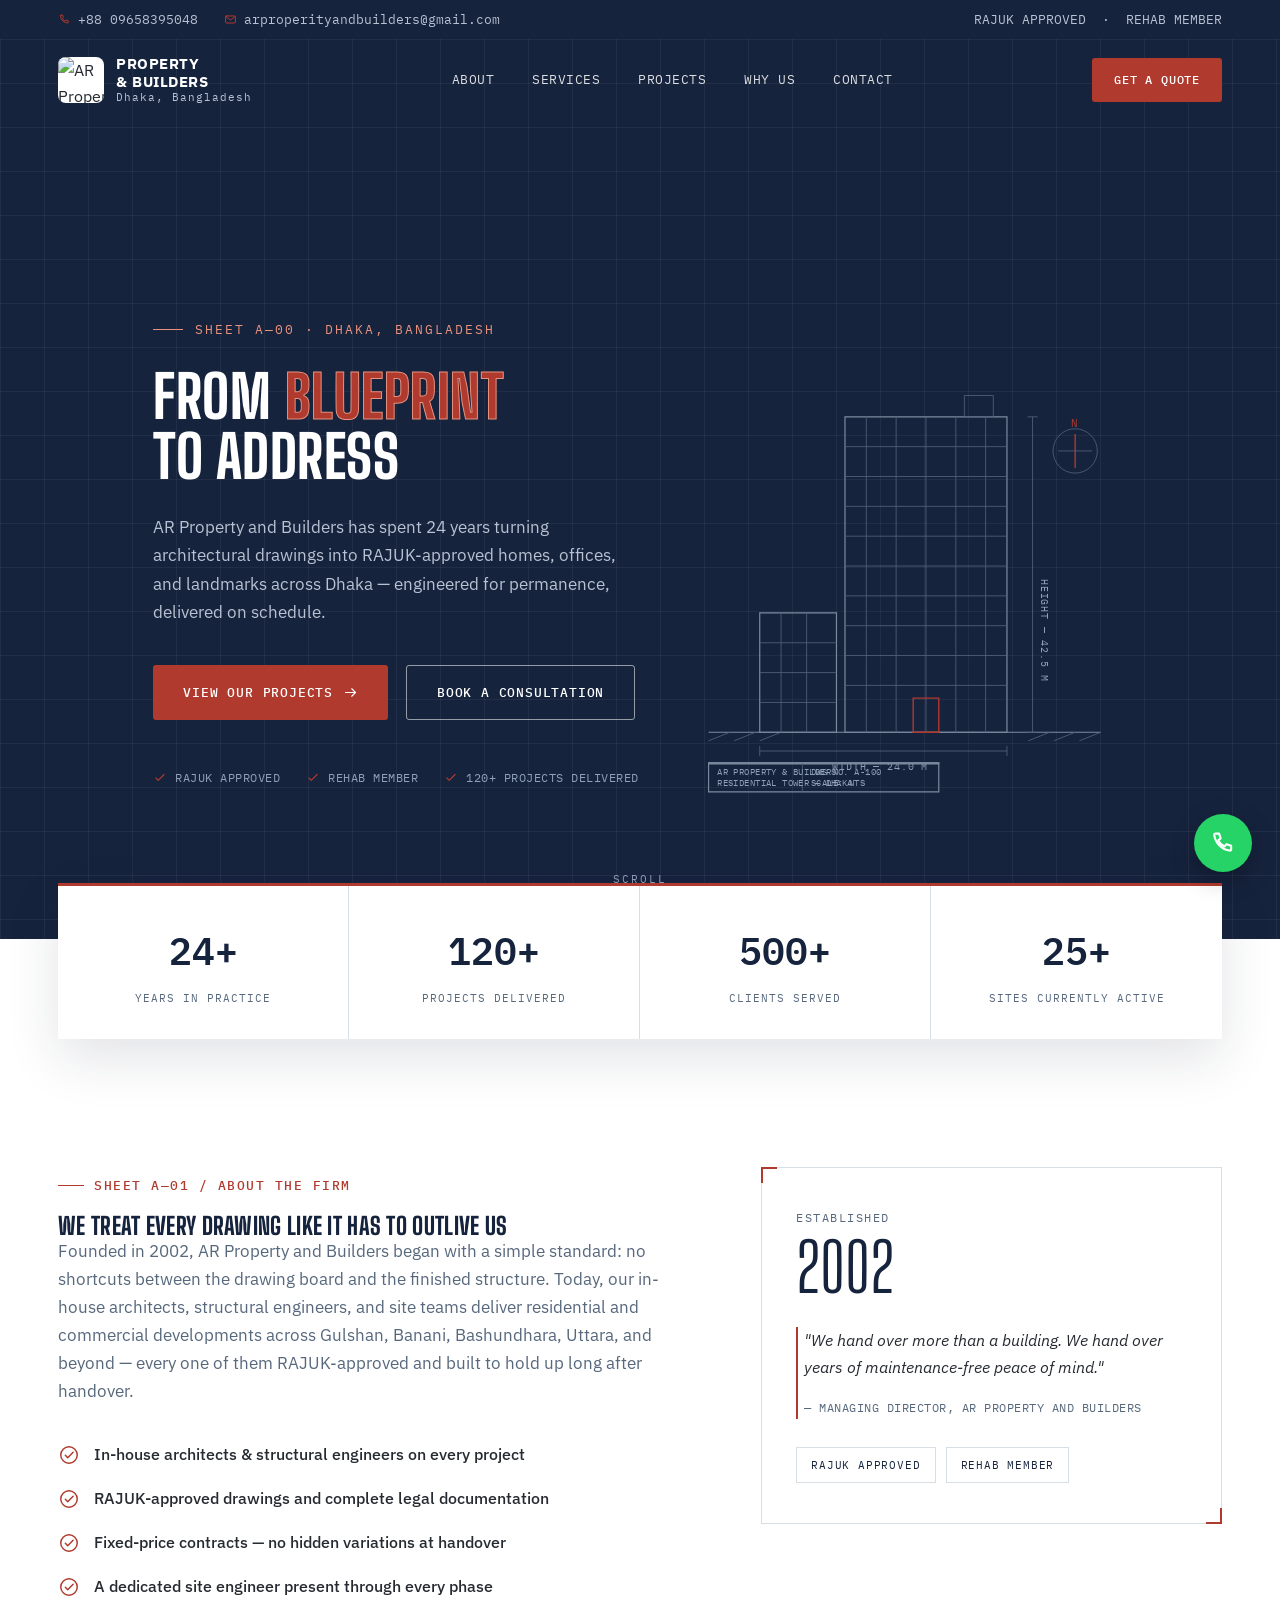
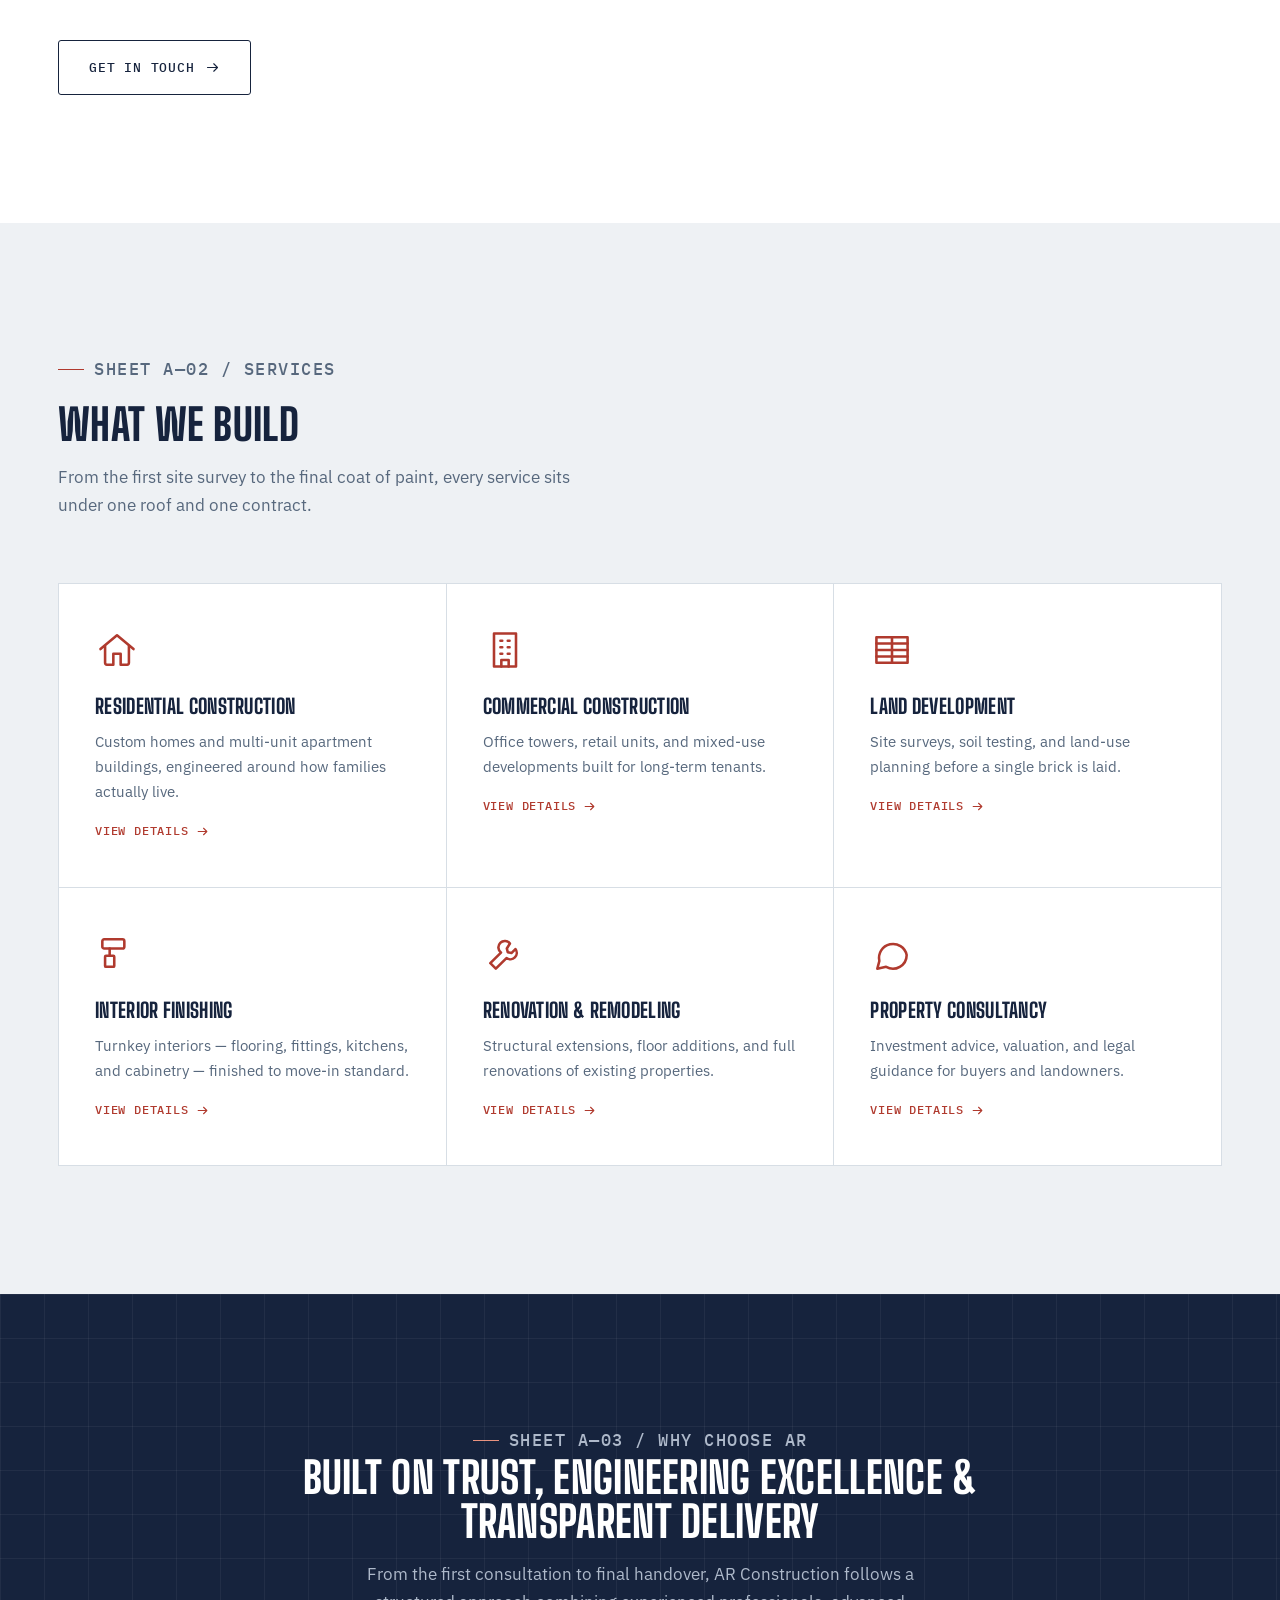
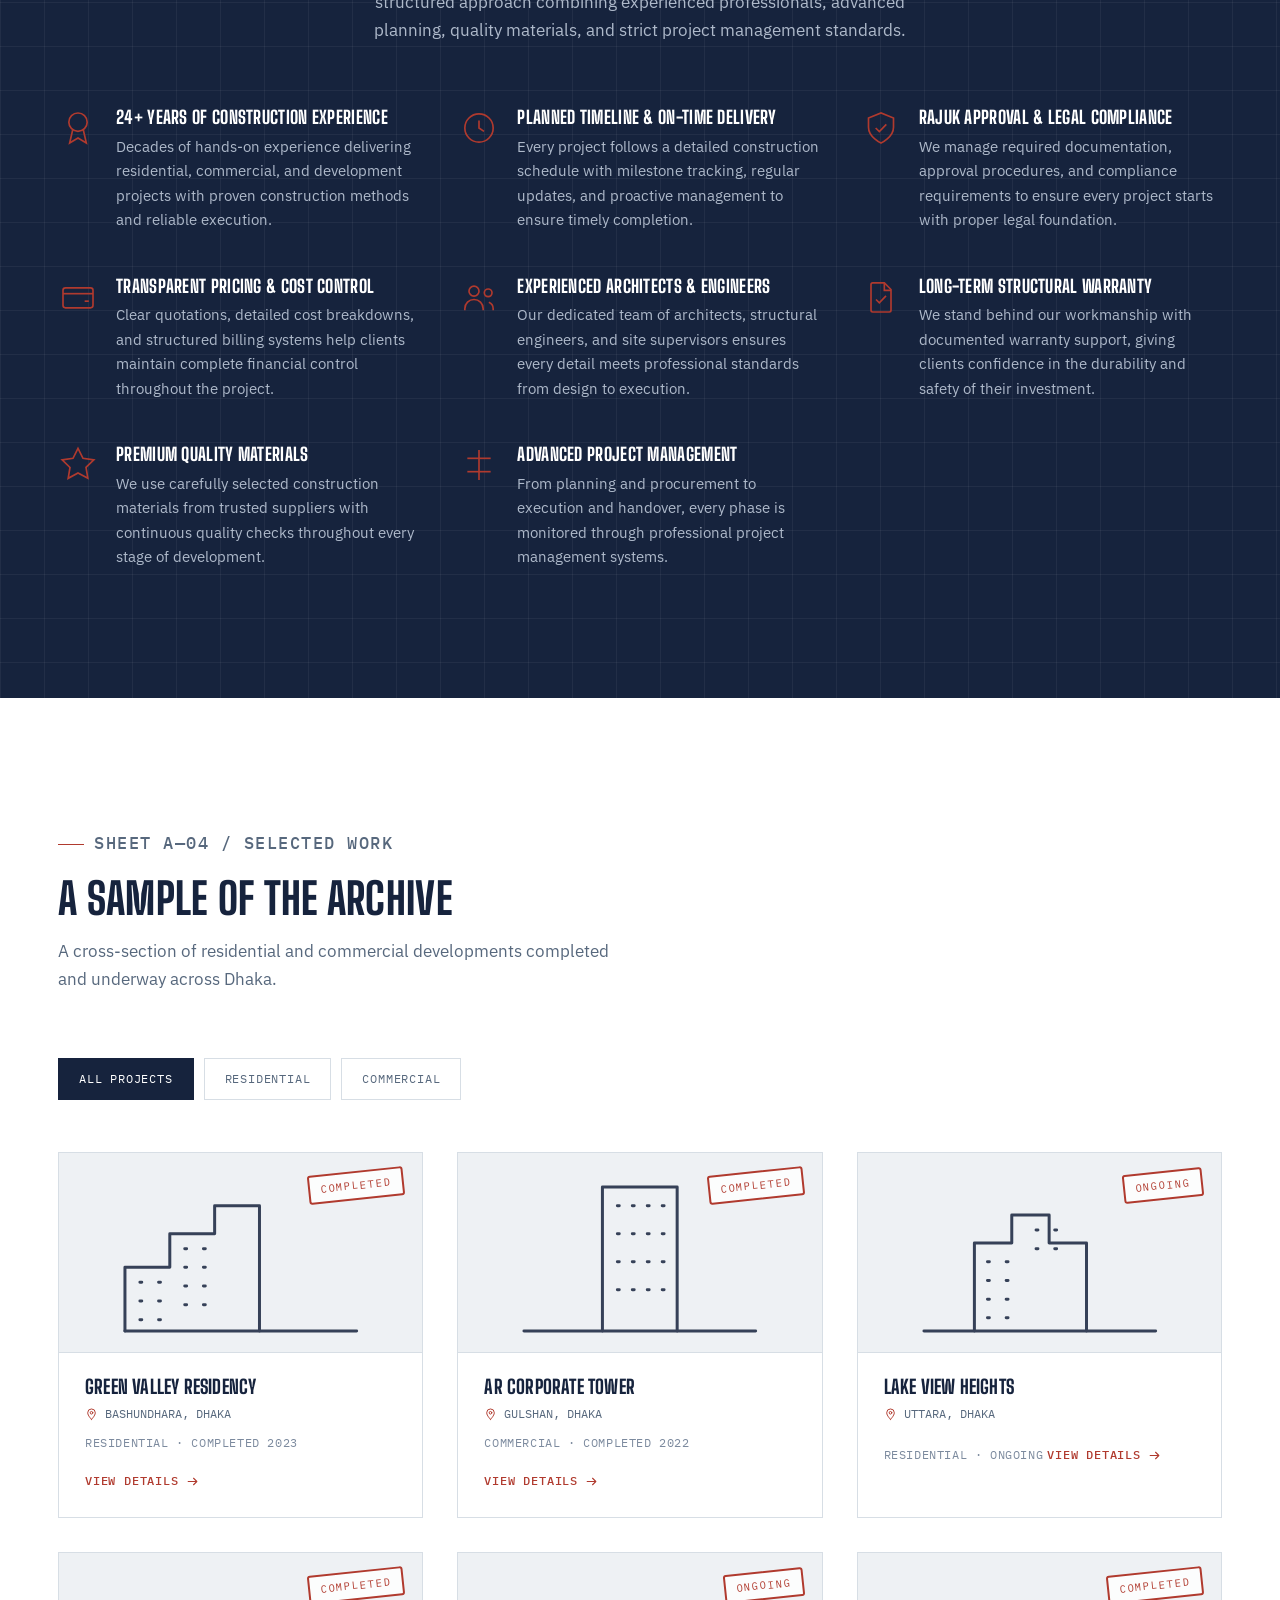
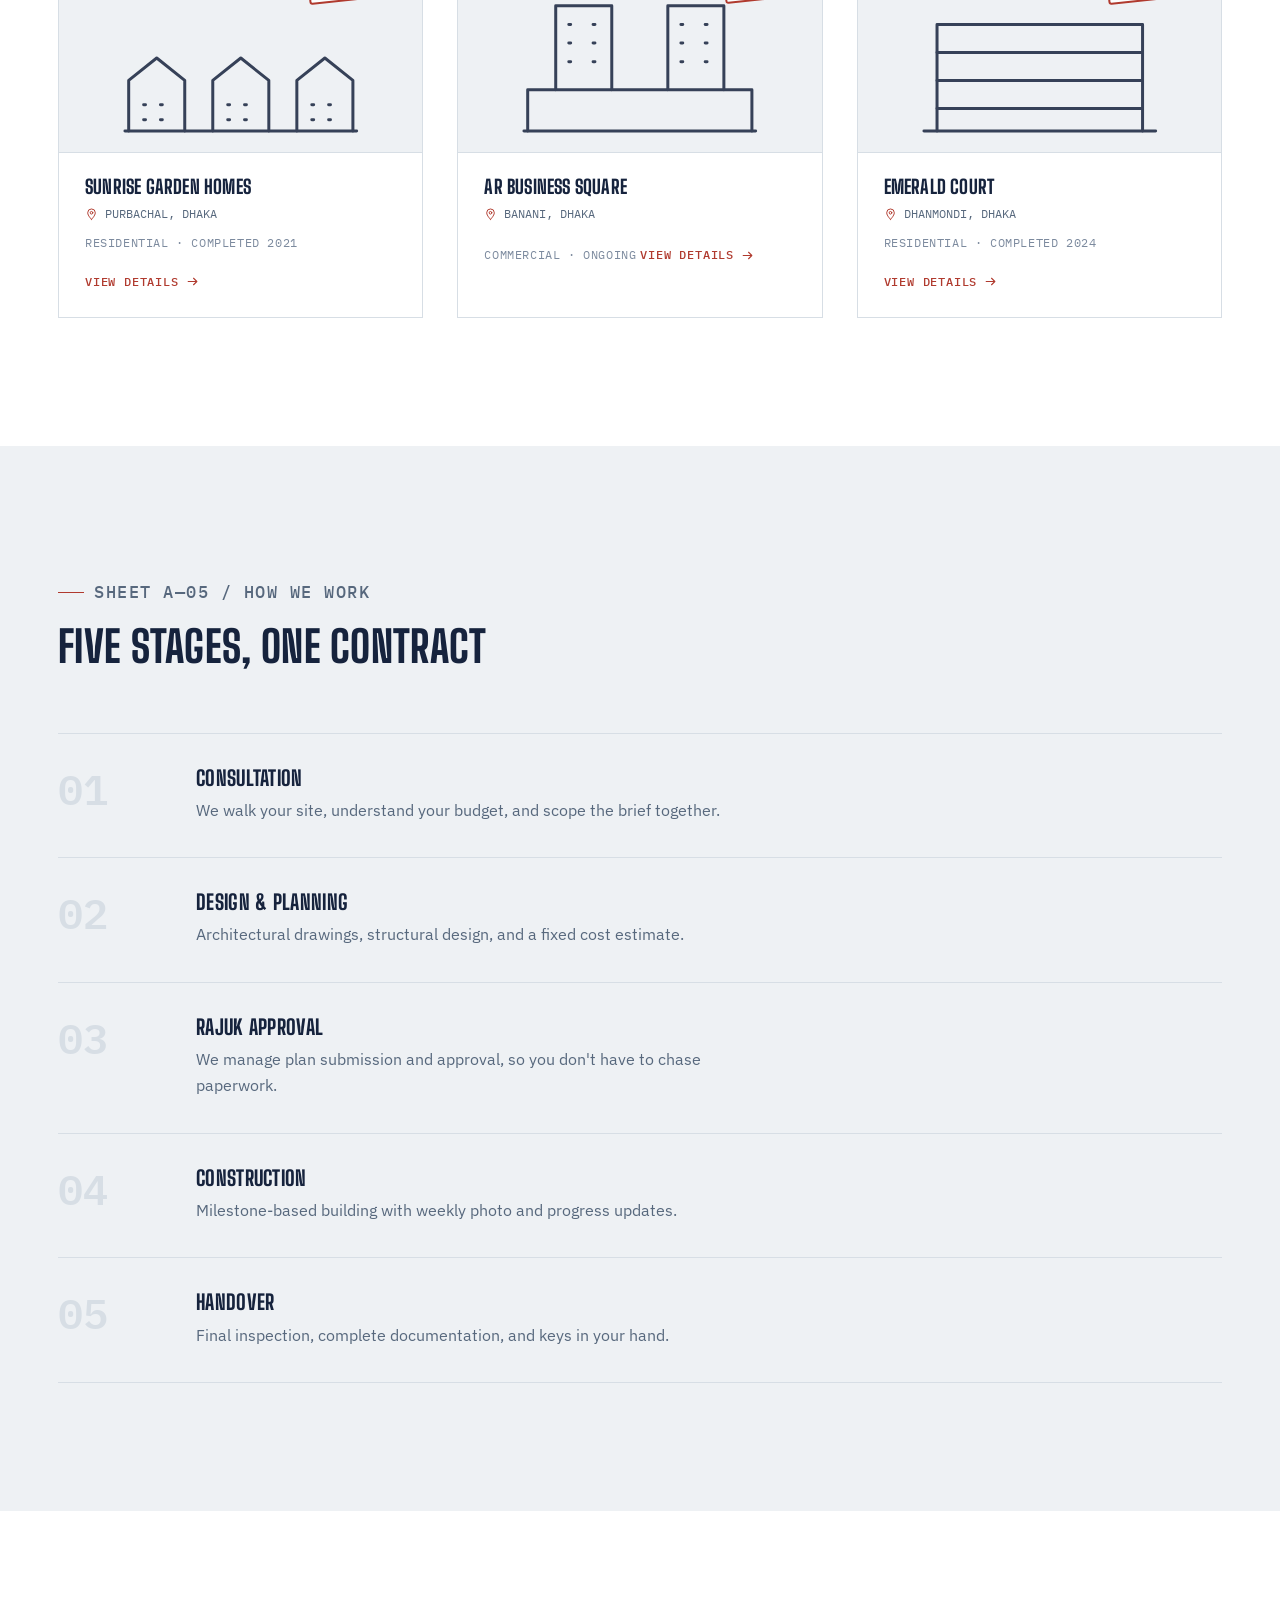
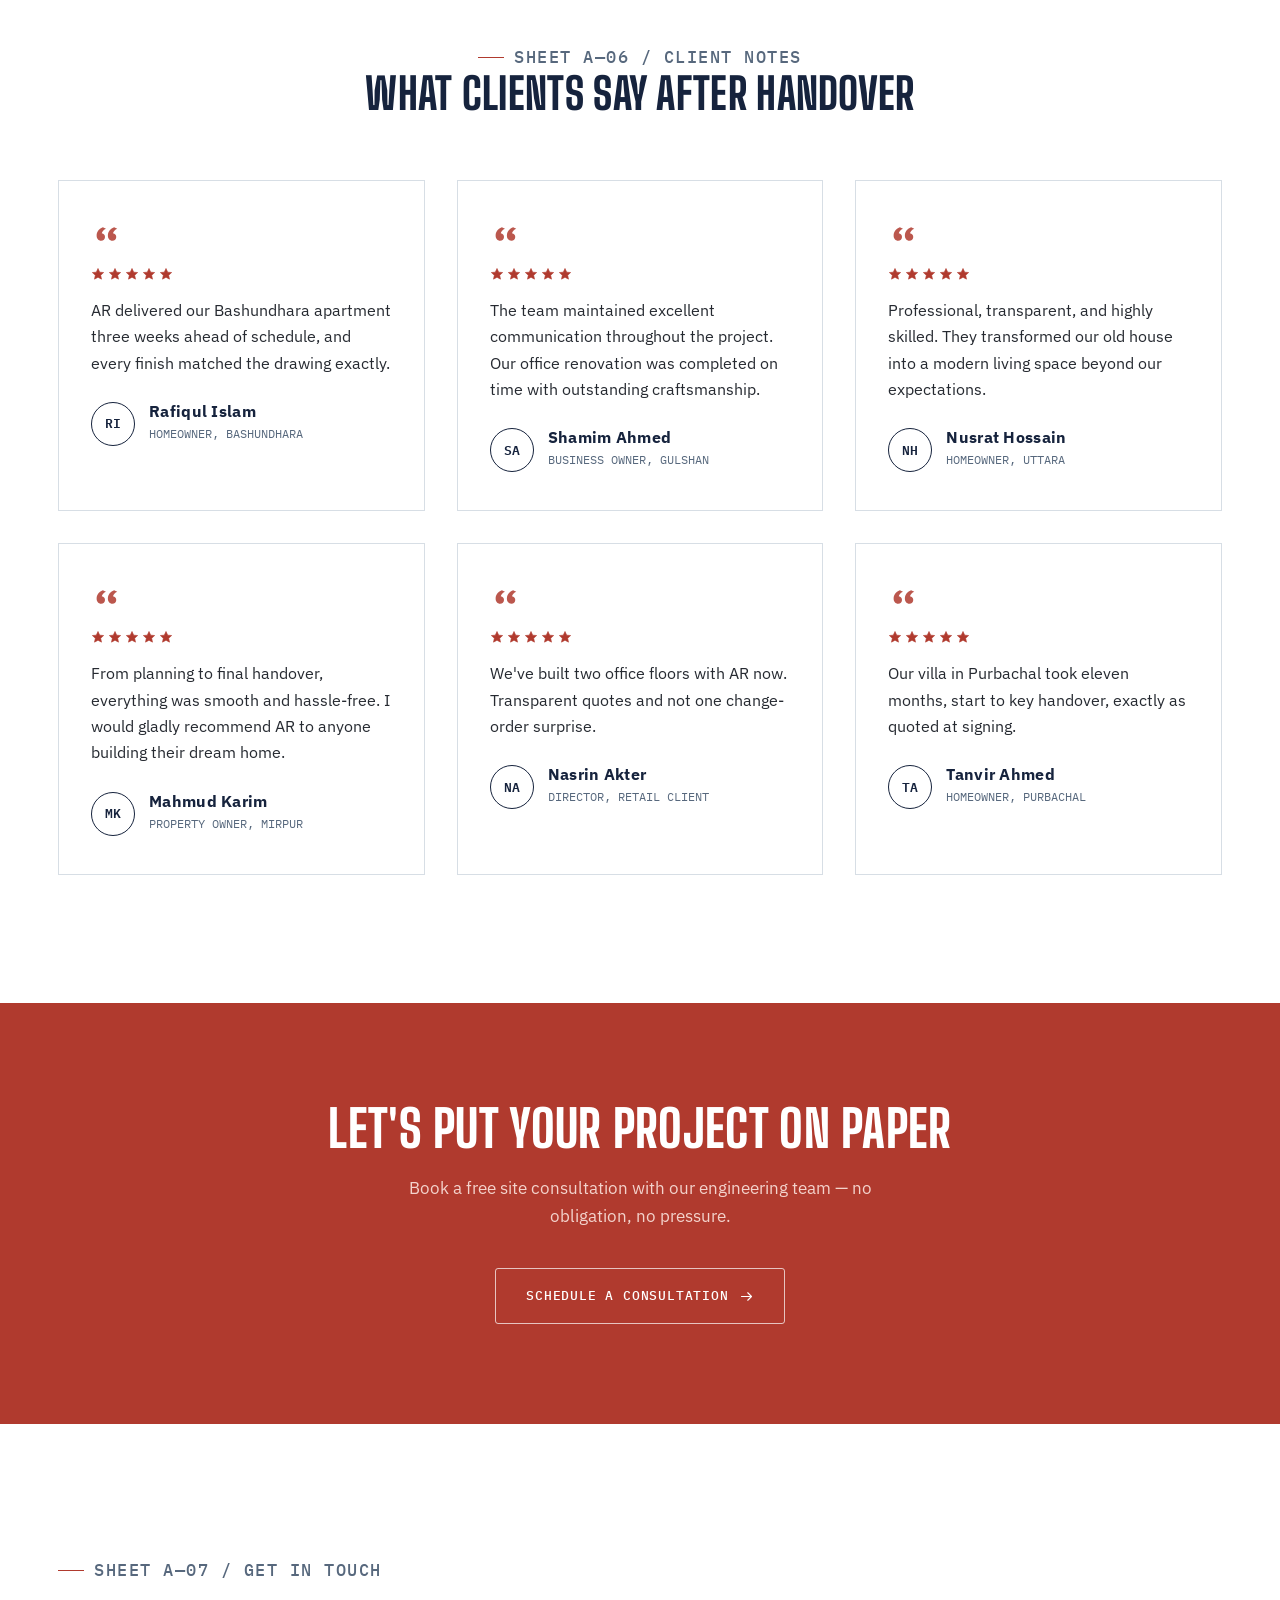
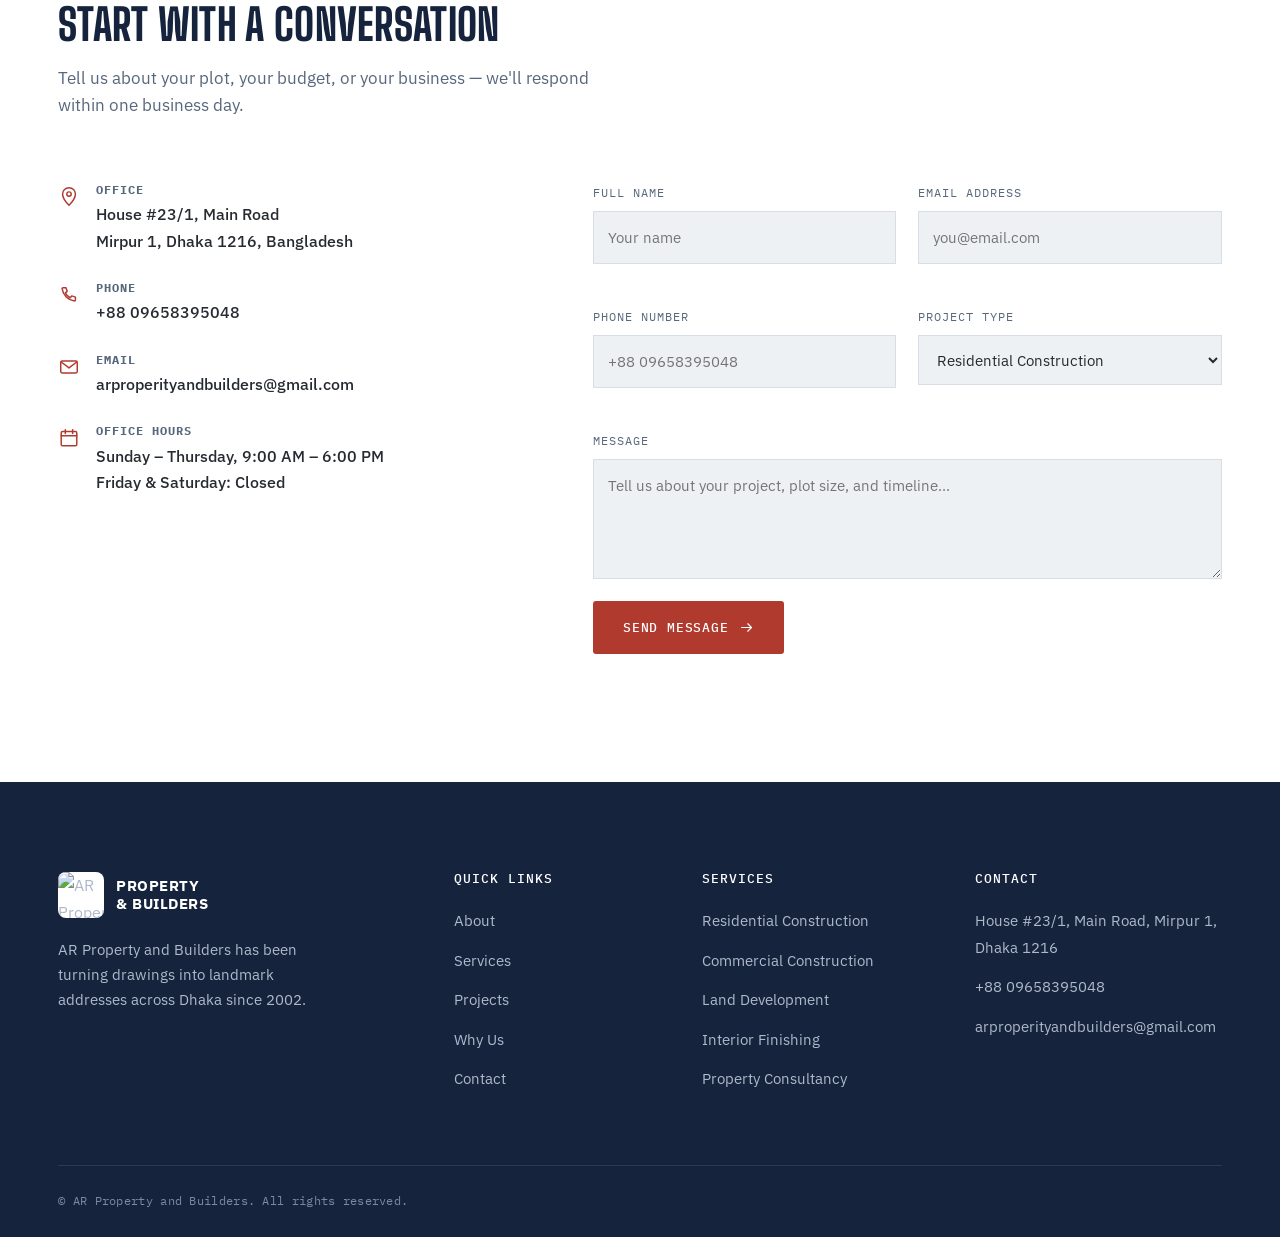
==== commit d29d8815: "Update index.html" ====
--- a/index.html
+++ b/index.html
@@ -5,7 +5,7 @@
 <meta name="viewport" content="width=device-width, initial-scale=1.0">
 <title>AR Property and Builders | Dhaka's Trusted Property Developers</title>
 <meta name="description" content="AR Property and Builders — RAJUK-approved residential and commercial construction across Dhaka. 25+ years, 120+ projects delivered on schedule.">
-<link rel="icon" type="image/png" href="[data-uri]">
+<link rel="icon" type="image/png" href="https://raw.githubusercontent.com/arproperityandbuilders-design/arpropertybuilders/refs/heads/main/logoarp.png">
 <link rel="preconnect" href="https://fonts.googleapis.com">
 <link rel="preconnect" href="https://fonts.gstatic.com" crossorigin>
 <link href="https://fonts.googleapis.com/css2?family=Big+Shoulders+Display:wght@600;700;800;900&family=IBM+Plex+Mono:wght@400;500;600&family=IBM+Plex+Sans:wght@400;500;600;700&display=swap" rel="stylesheet">
@@ -141,8 +141,9 @@
   width:46px;height:46px;
   display:flex;align-items:center;justify-content:center;
   position:relative;flex-shrink:0;transition:all .3s ease;
-}
-.logo-mark img{width:100%;height:100%;object-fit:contain;}
+  border-radius:8px;overflow:hidden;background:#fff;
+}
+.logo-mark img{width:100%;height:100%;object-fit:contain;display:block;}
 .logo-text{font-family:var(--font-body);font-weight:700;font-size:14.5px;letter-spacing:0.5px;color:var(--white);line-height:1.25;text-transform:uppercase;transition:color .3s ease;}
 .logo-text span{display:block;font-size:10.5px;font-weight:400;color:#B8C2D2;letter-spacing:1px;font-family:var(--font-mono);text-transform:none;}
 .navbar.scrolled .logo-text{color:var(--ink);}
@@ -499,7 +500,7 @@
 <nav class="navbar" id="navbar">
   <div class="container">
     <a href="#home" class="logo">
-      <div class="logo-mark"><img src="[data-uri]" alt="AR Property and Builders logo"></div>
+      <div class="logo-mark"><img src="https://raw.githubusercontent.com/arproperityandbuilders-design/arpropertybuilders/refs/heads/main/logoarp.png" alt="AR Property and Builders logo"></div>
       <div class="logo-text">Property<br>& Builders<span>Dhaka, Bangladesh</span></div>
     </a>
     <div class="nav-links">
@@ -1257,7 +1258,7 @@
     <div class="footer-grid">
       <div class="footer-brand">
         <a href="#home" class="logo">
-          <div class="logo-mark"><img src="[data-uri]" alt="AR Property and Builders logo"></div>
+          <div class="logo-mark"><img src="https://raw.githubusercontent.com/arproperityandbuilders-design/arpropertybuilders/refs/heads/main/logoarp.png" alt="AR Property and Builders logo"></div>
           <div class="logo-text">Property<br>& Builders</div>
         </a>
         <p>AR Property and Builders has been turning drawings into landmark addresses across Dhaka since 2002.</p>
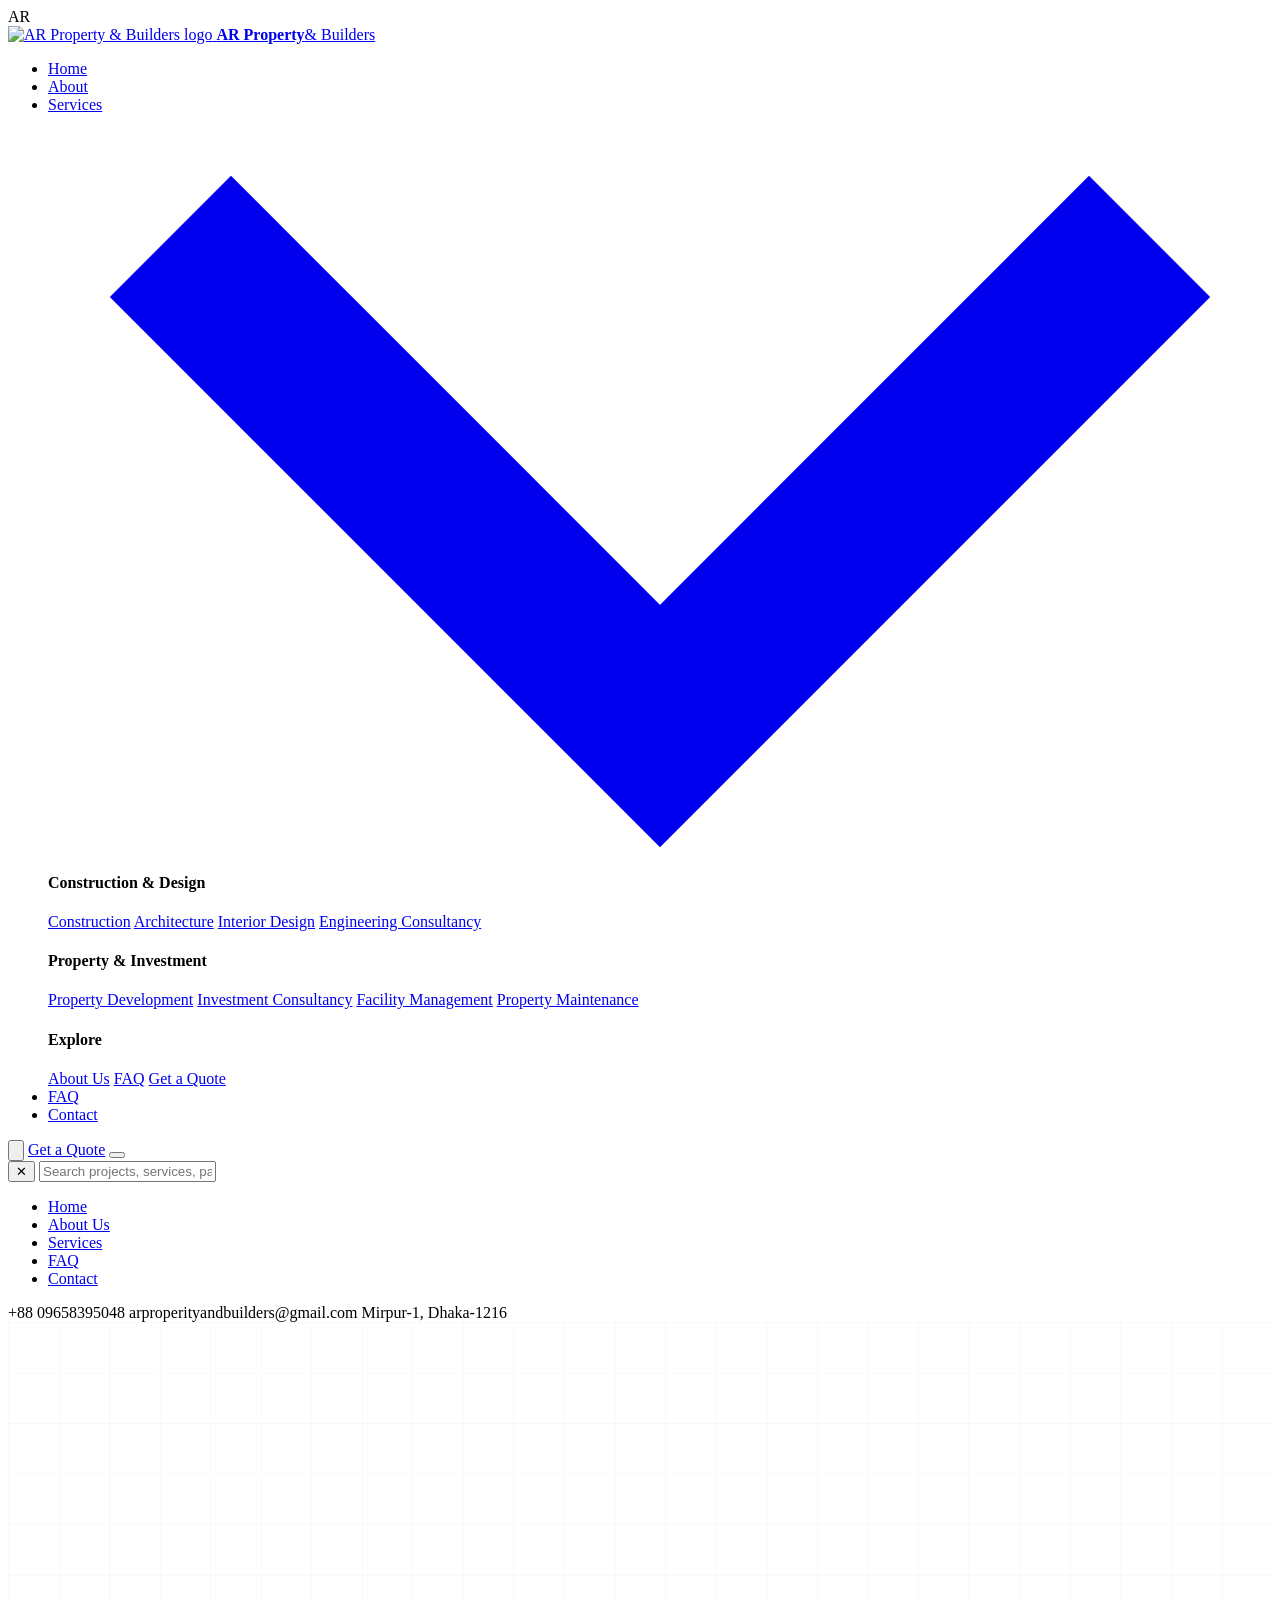
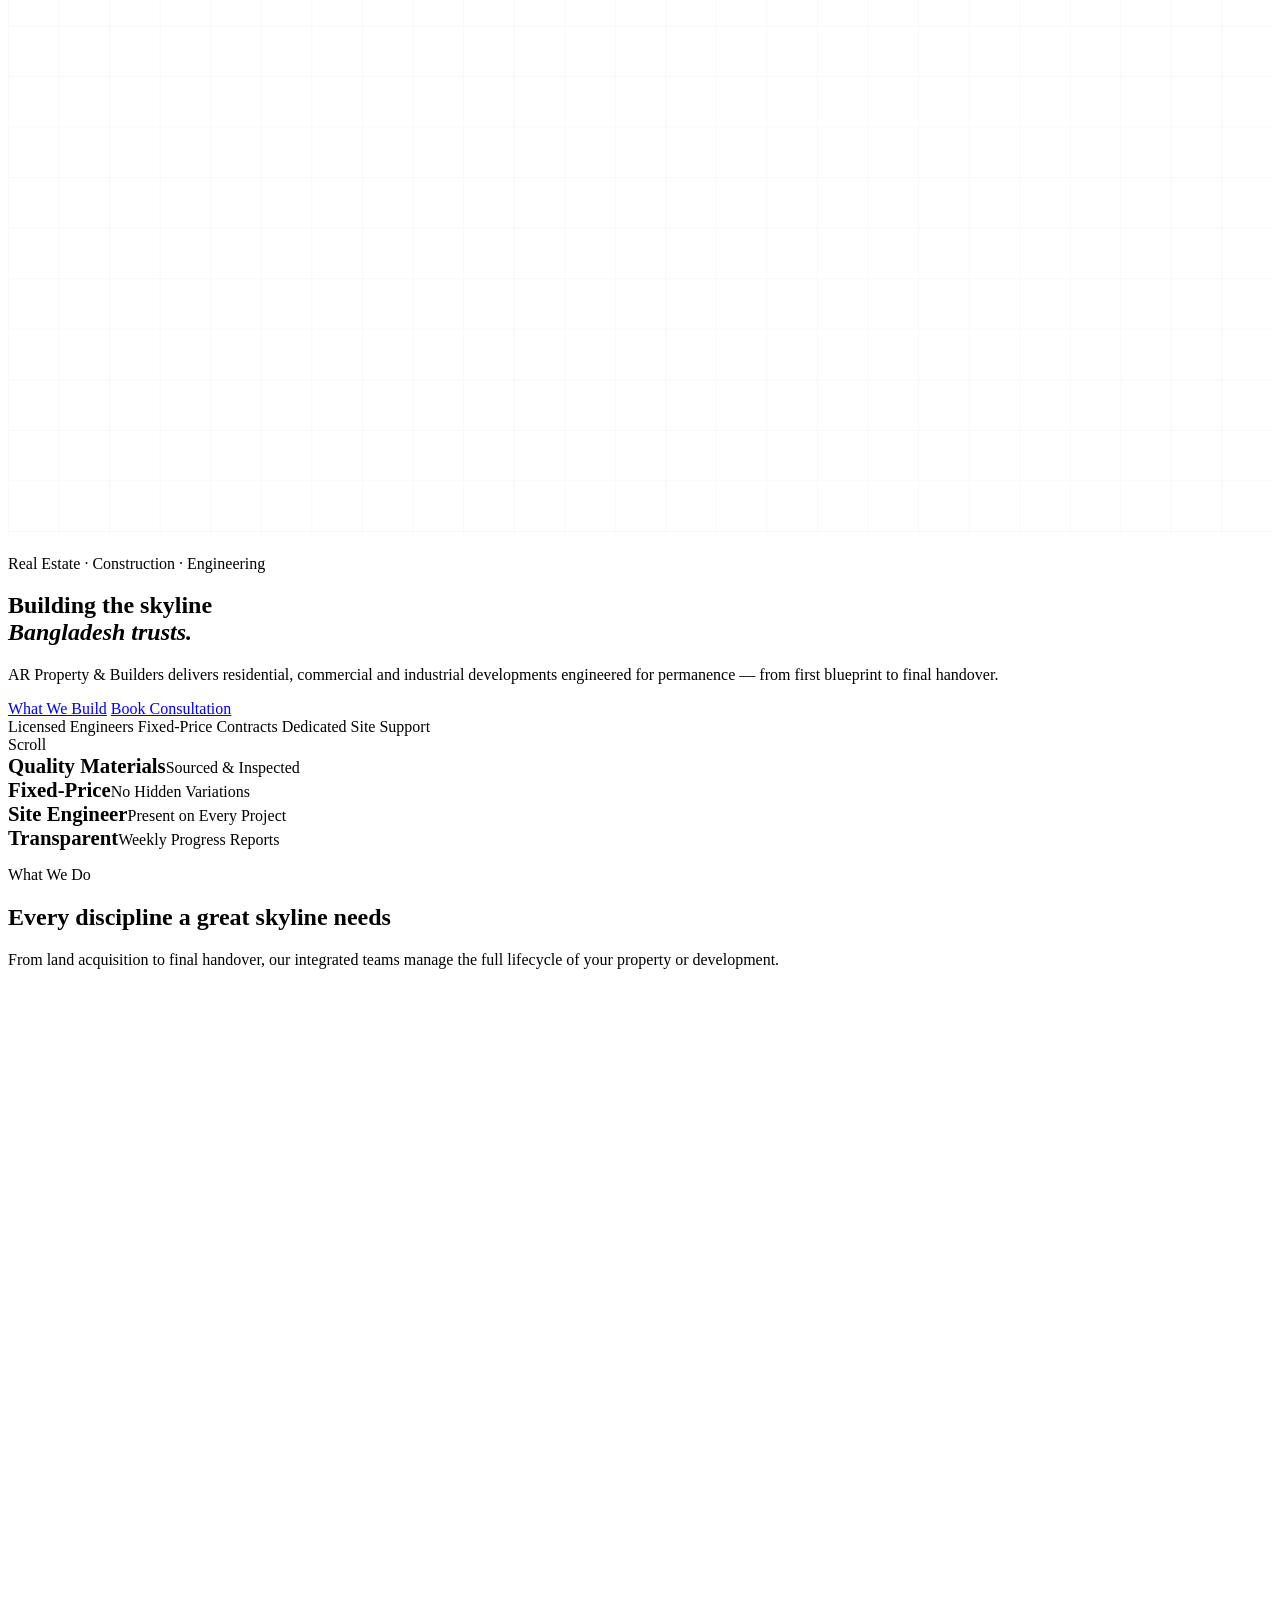
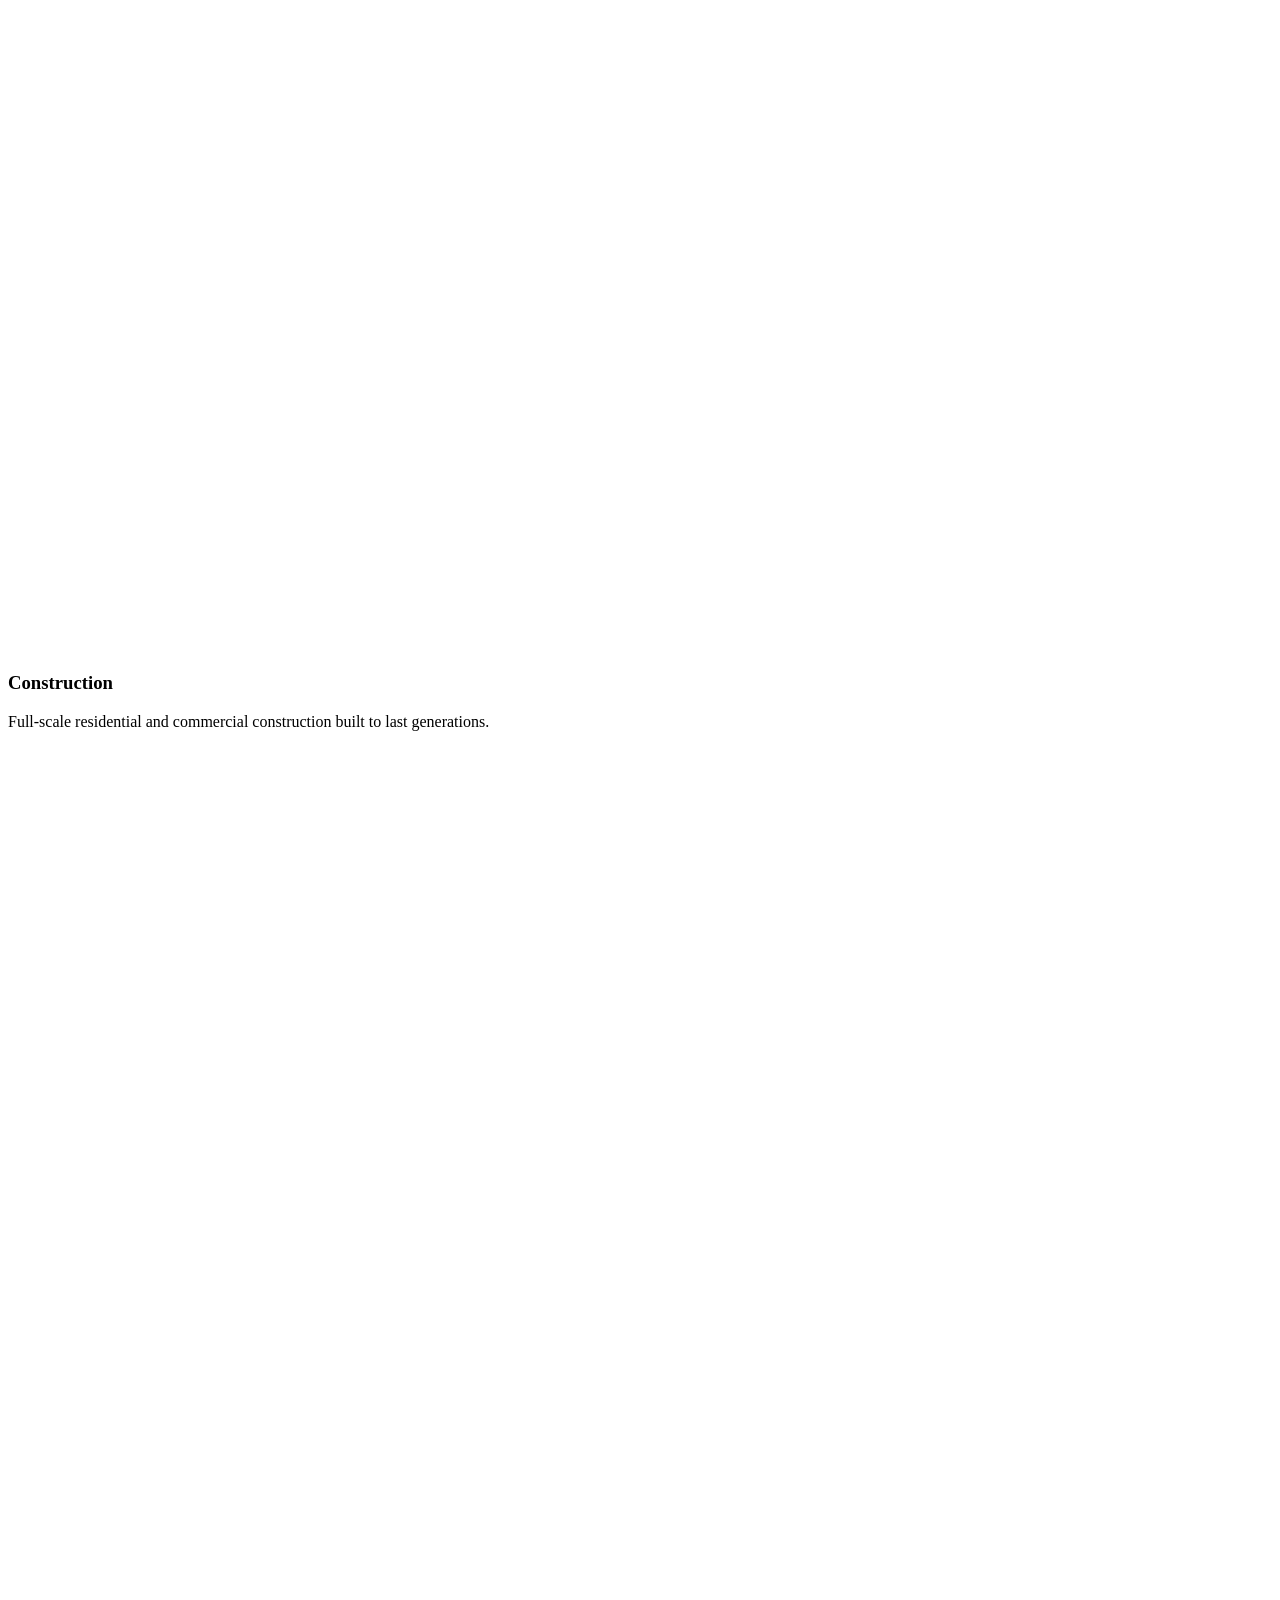
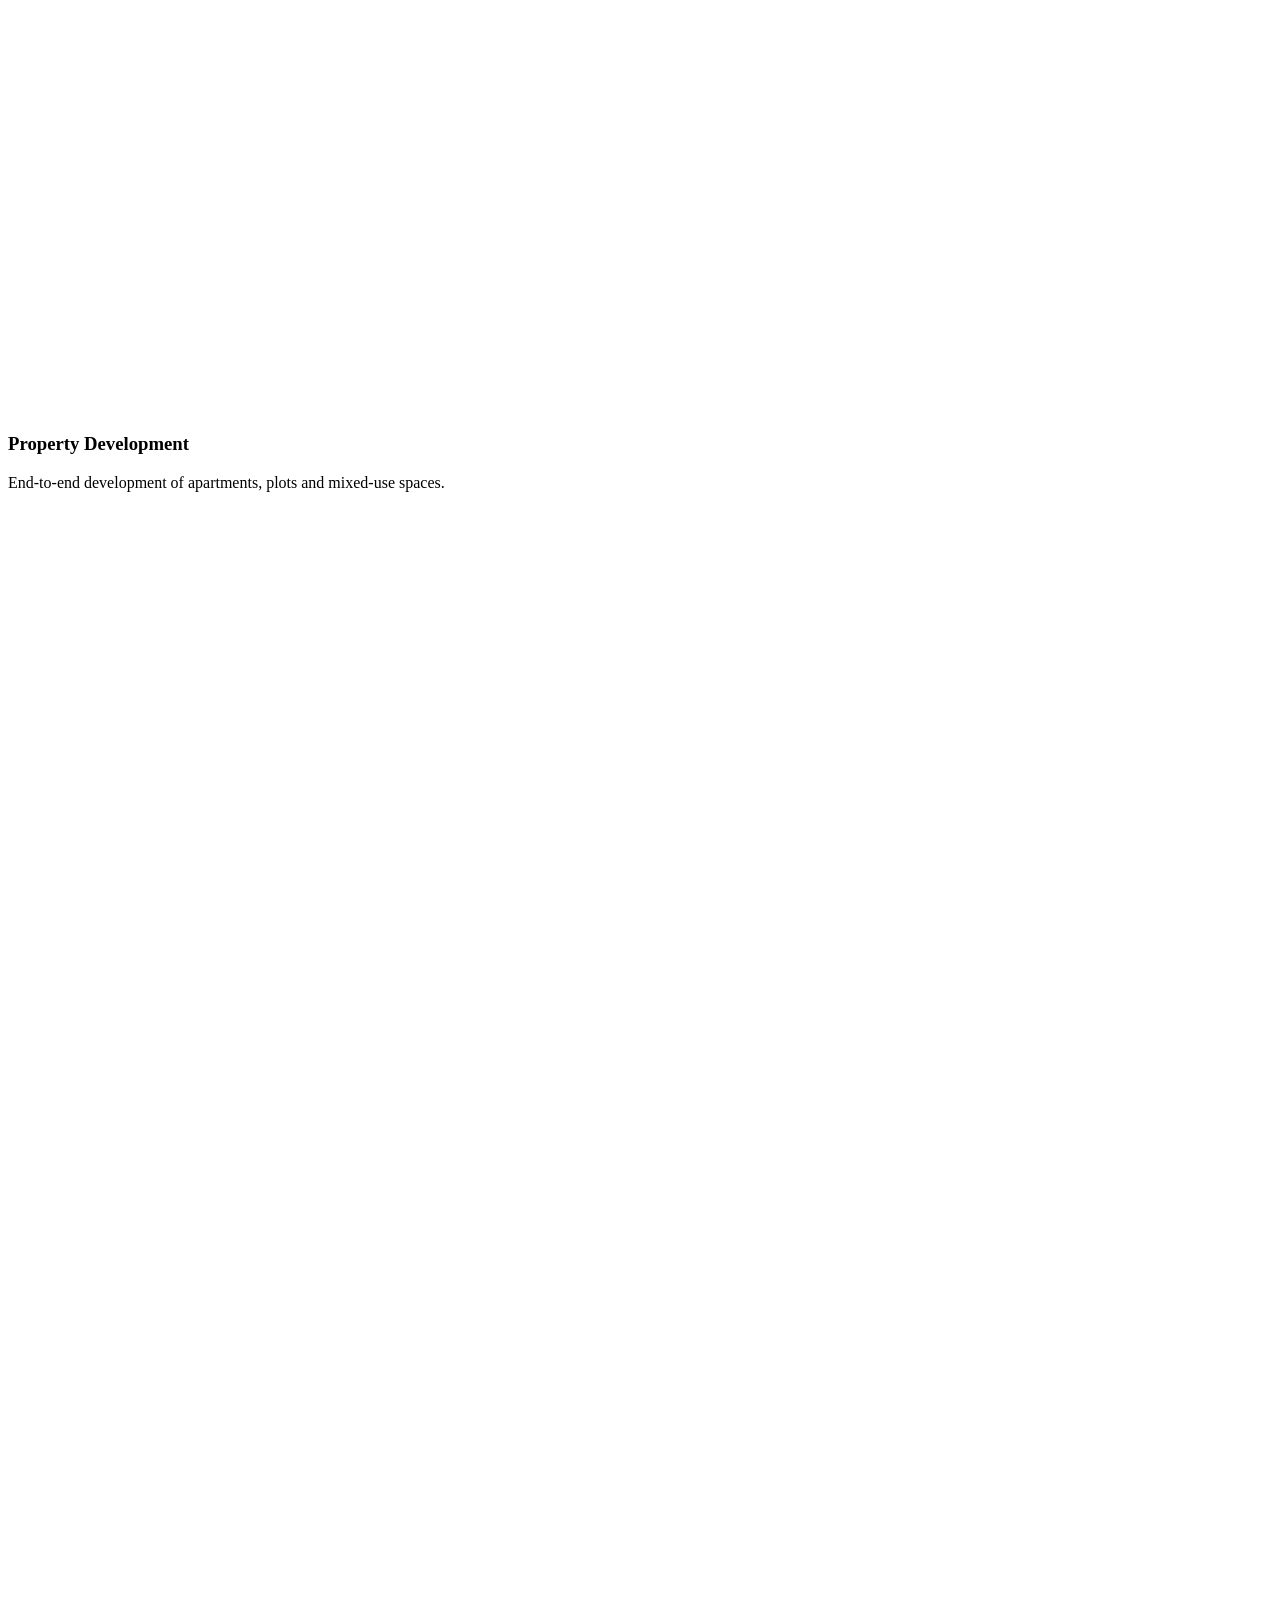
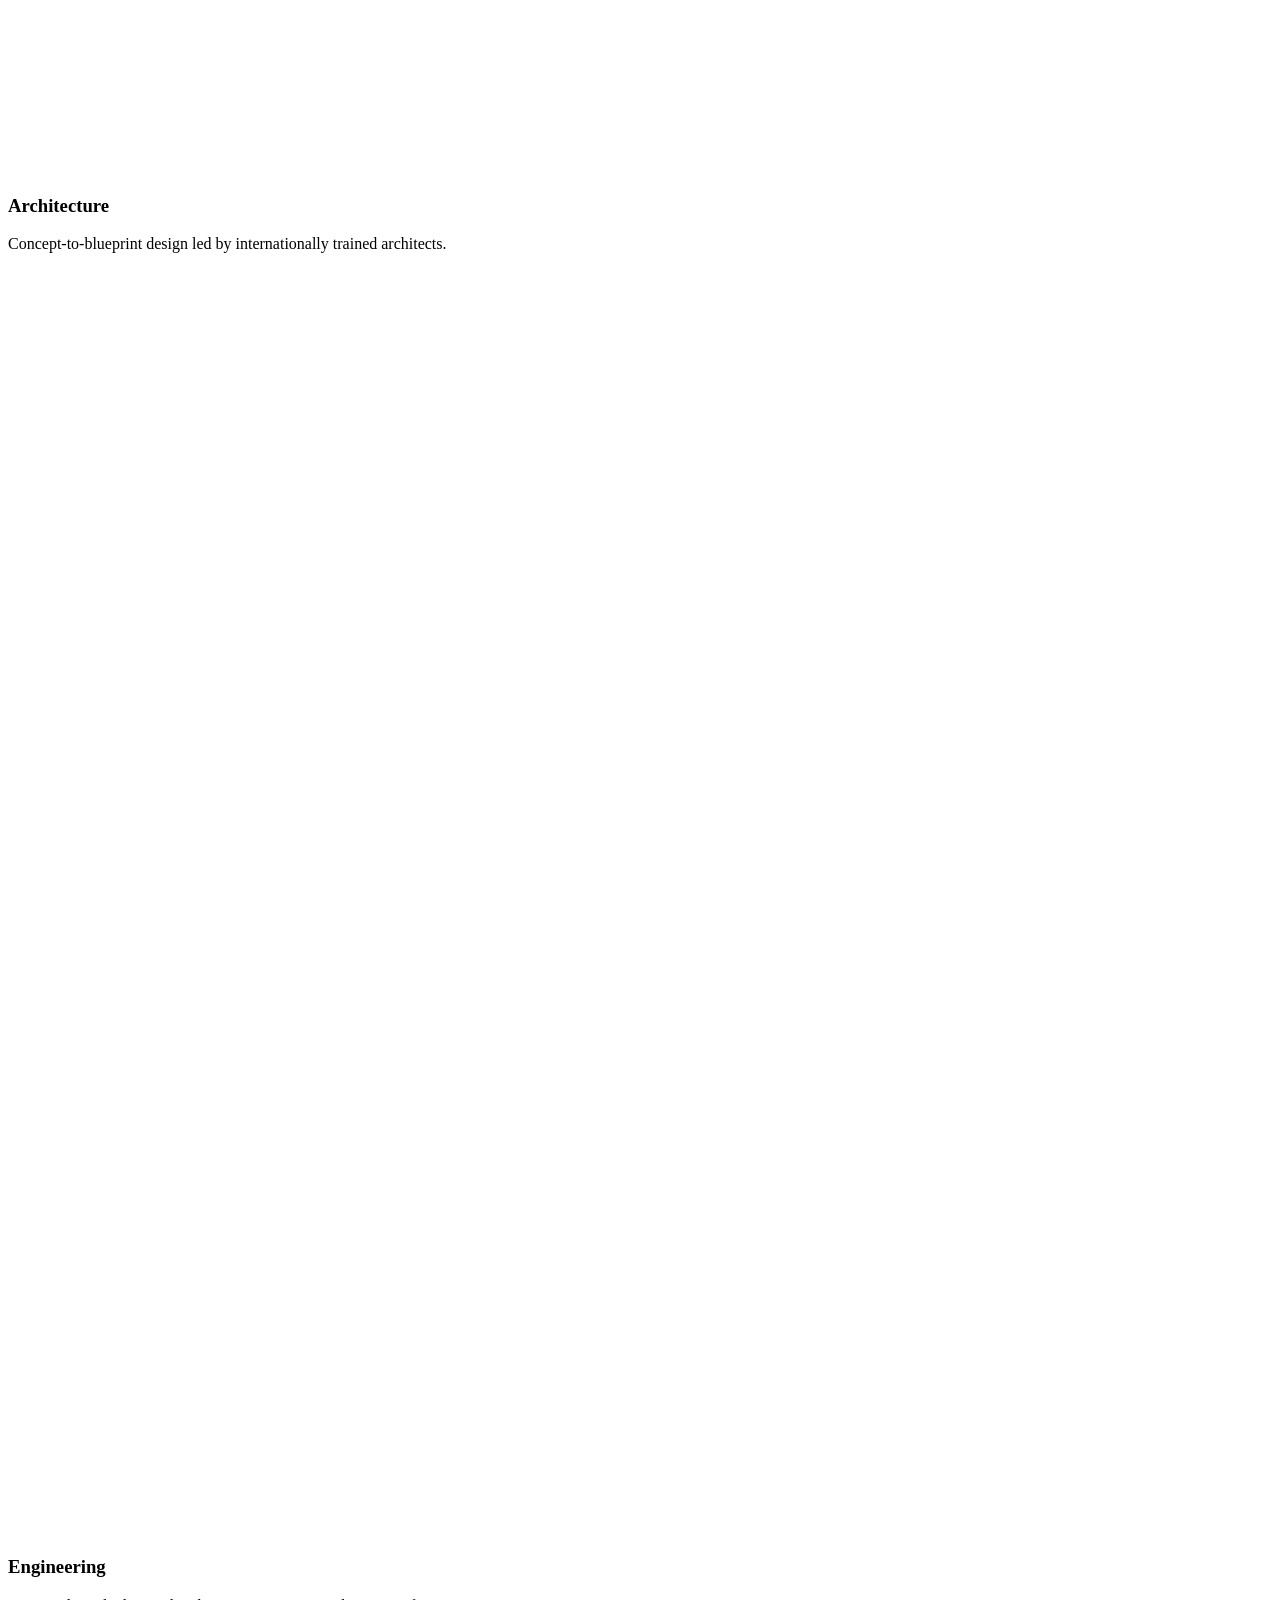
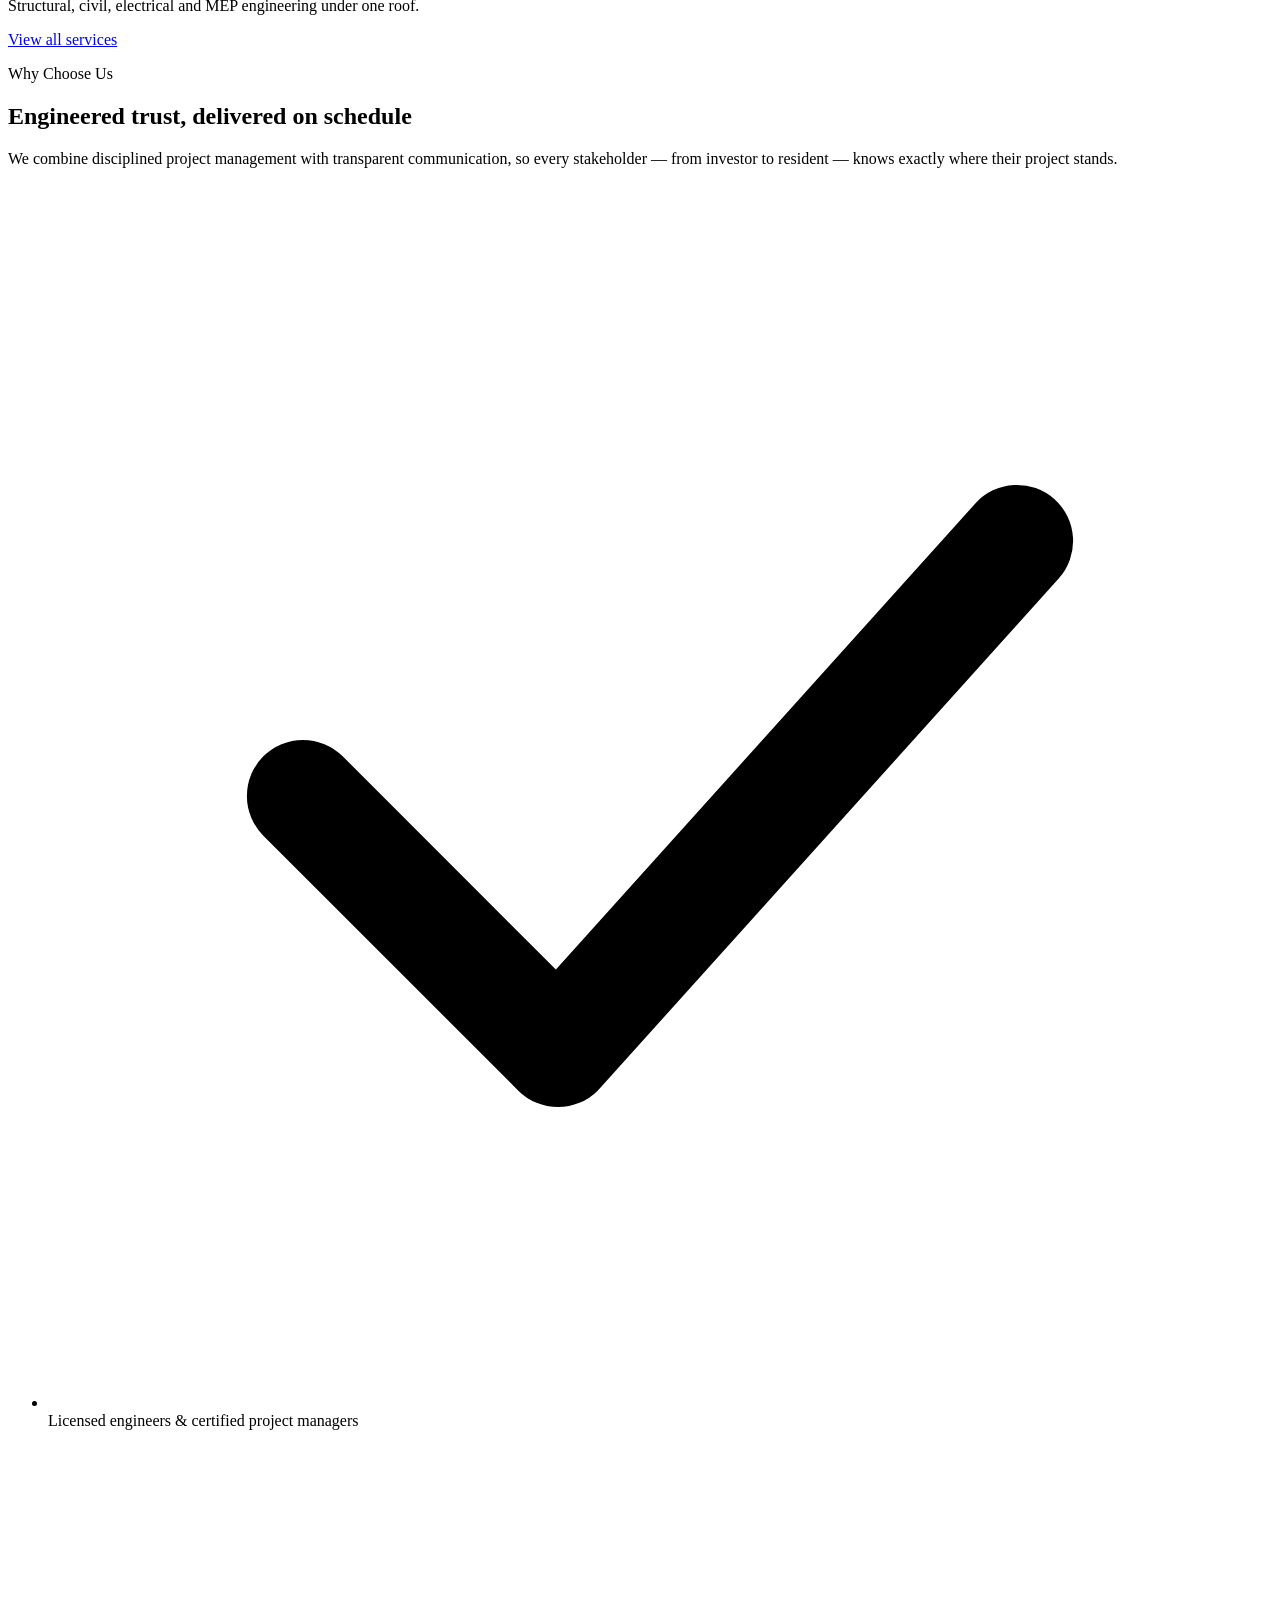
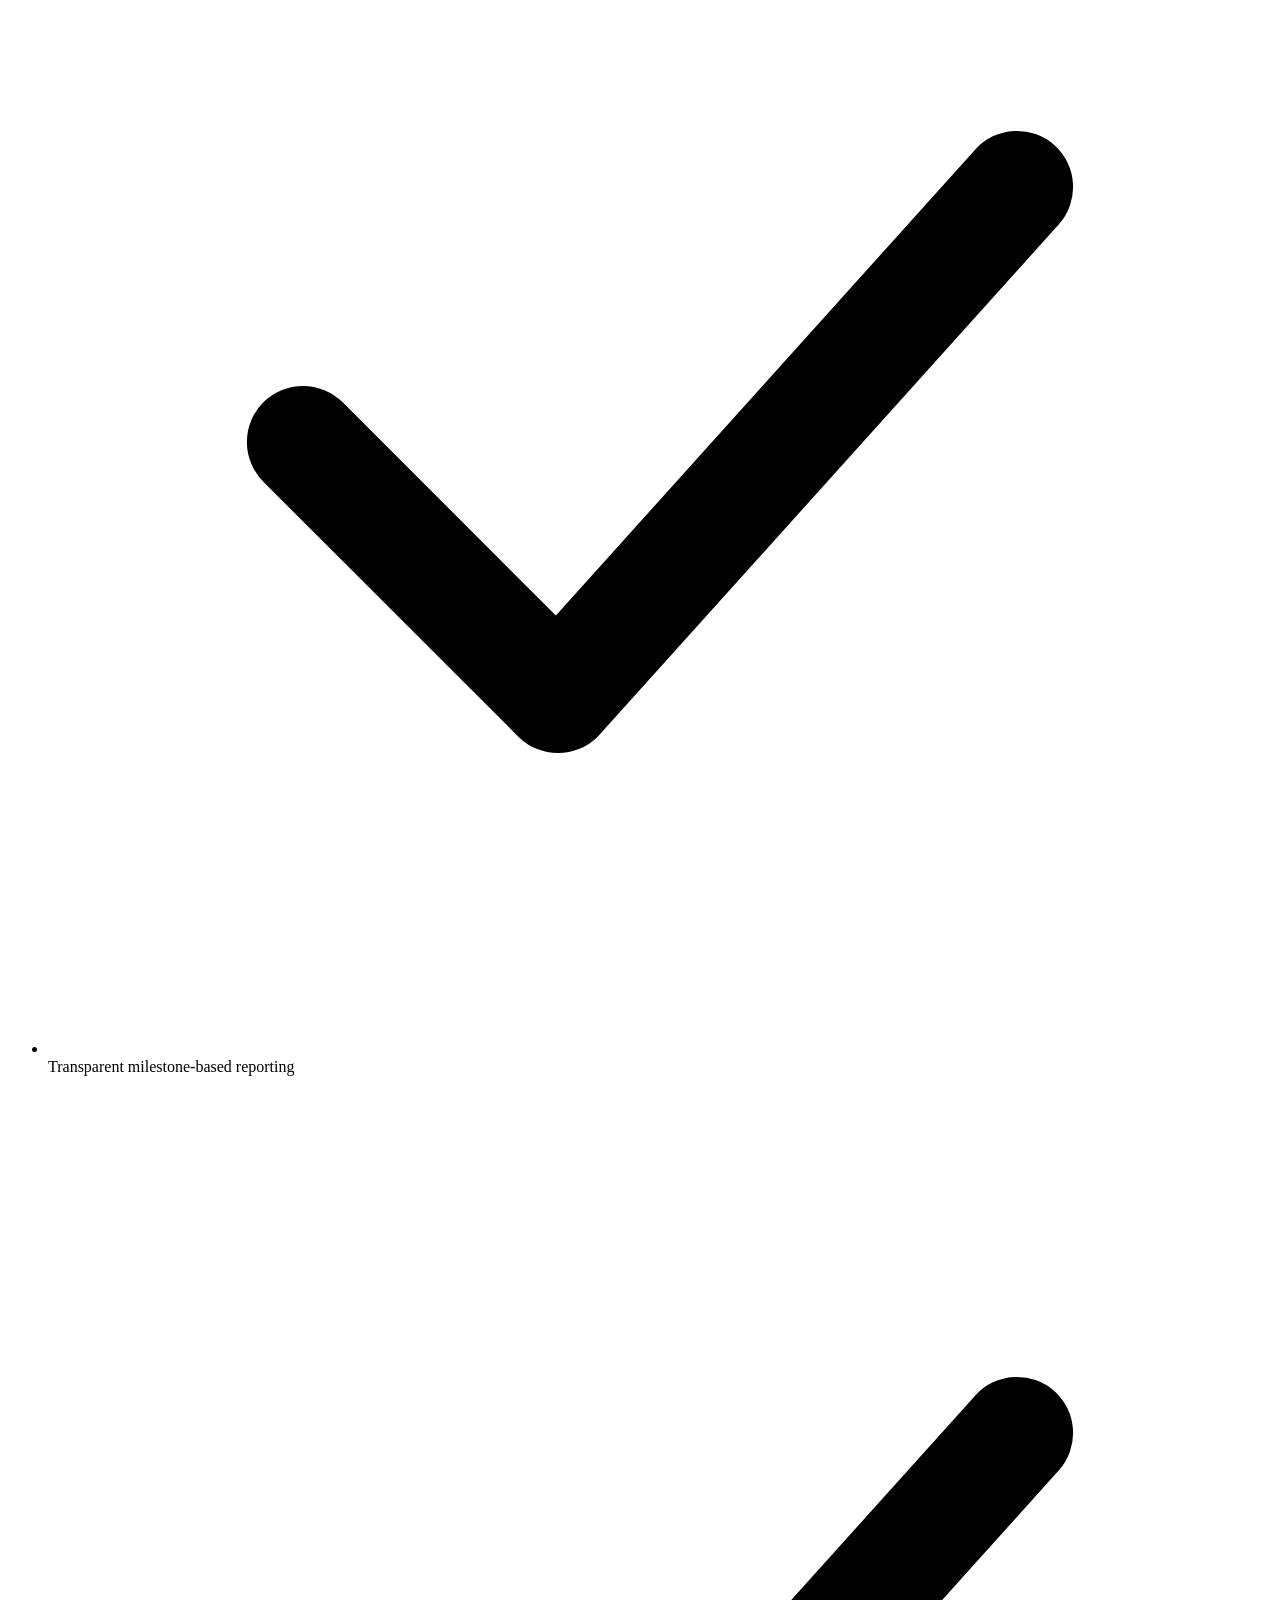
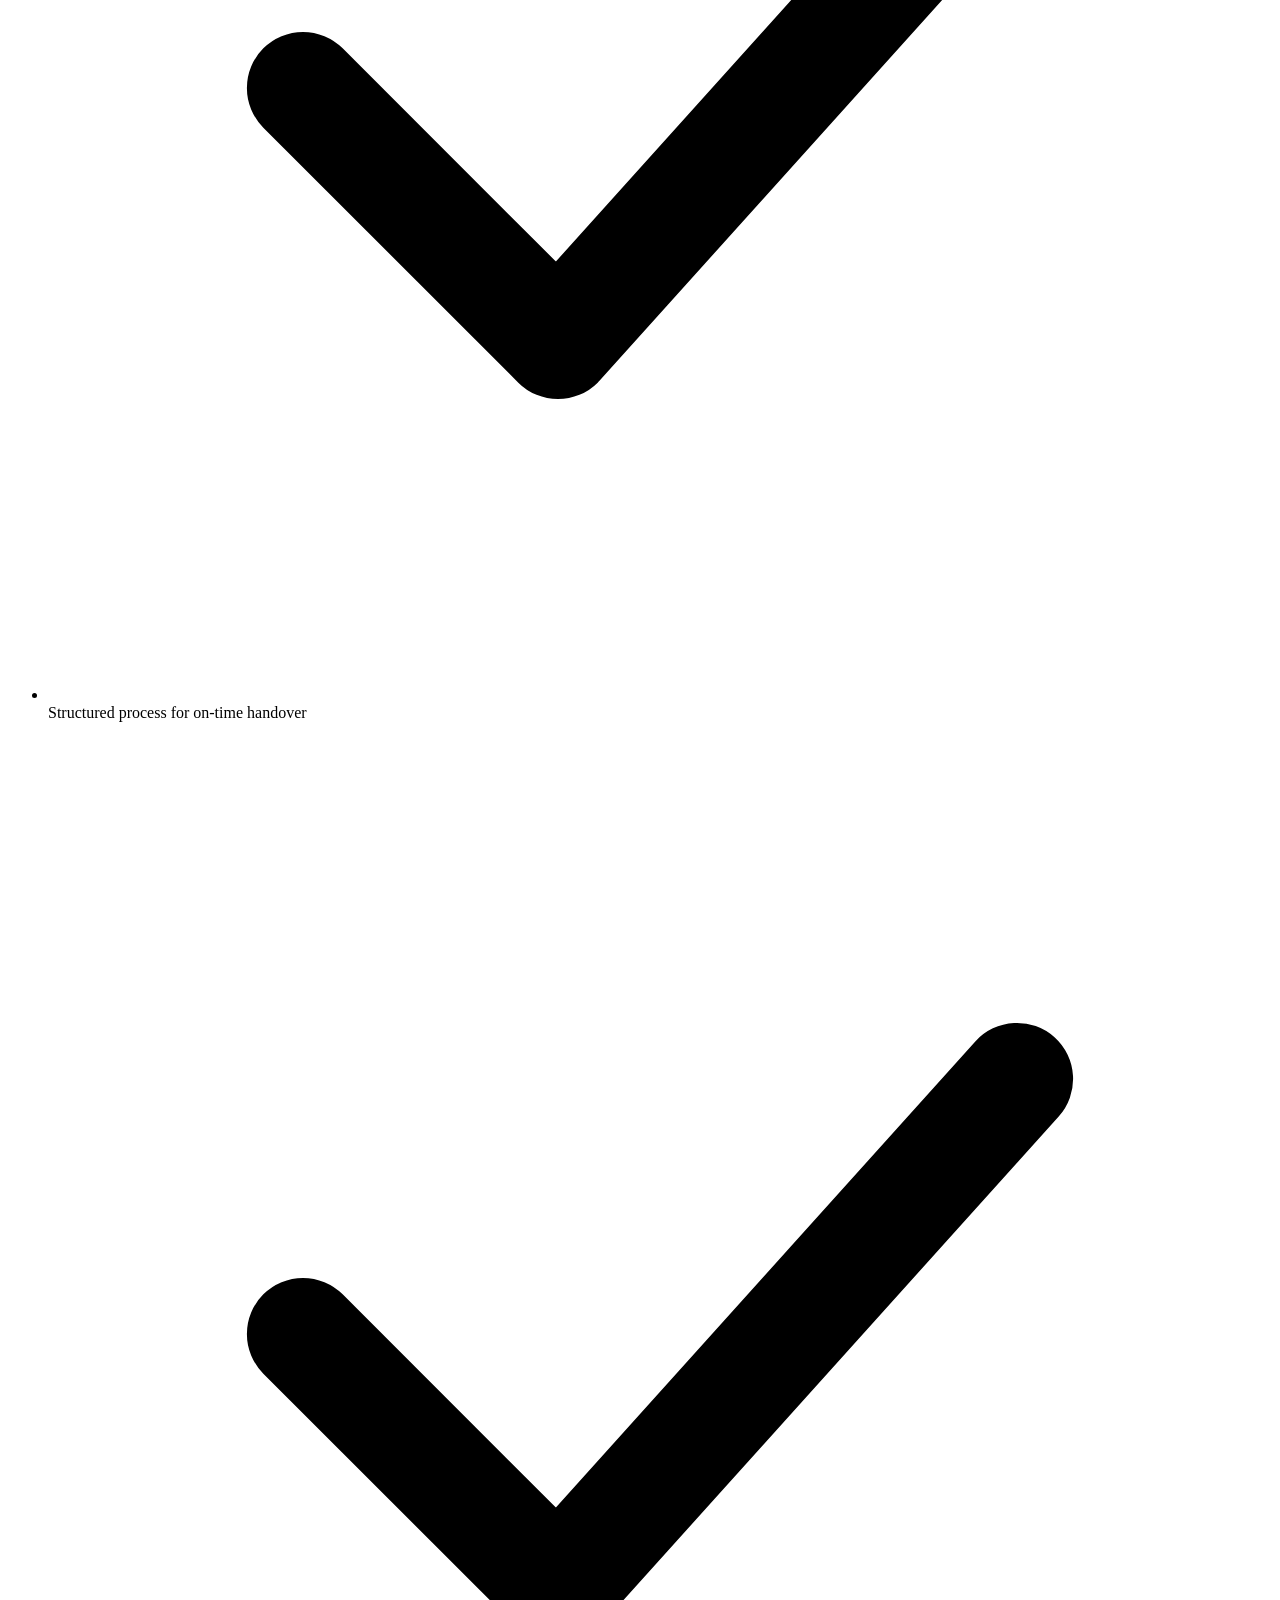
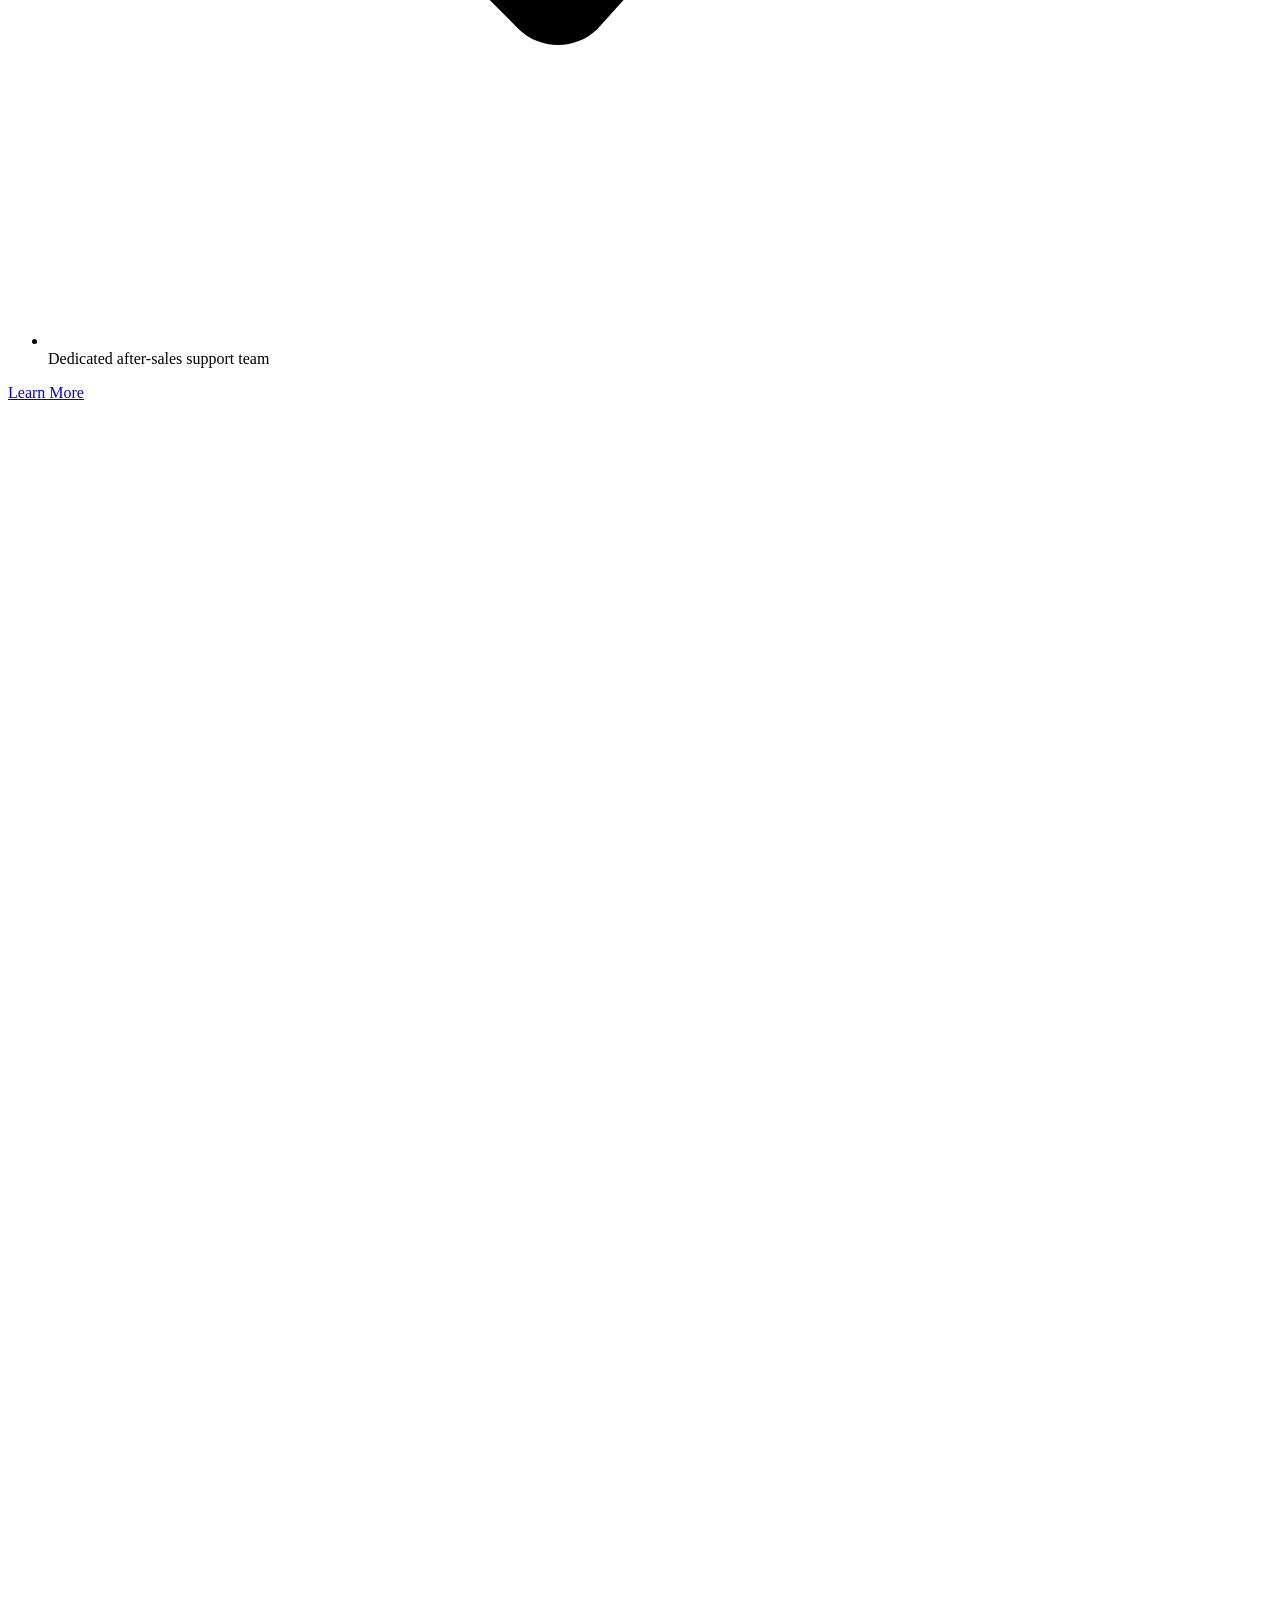
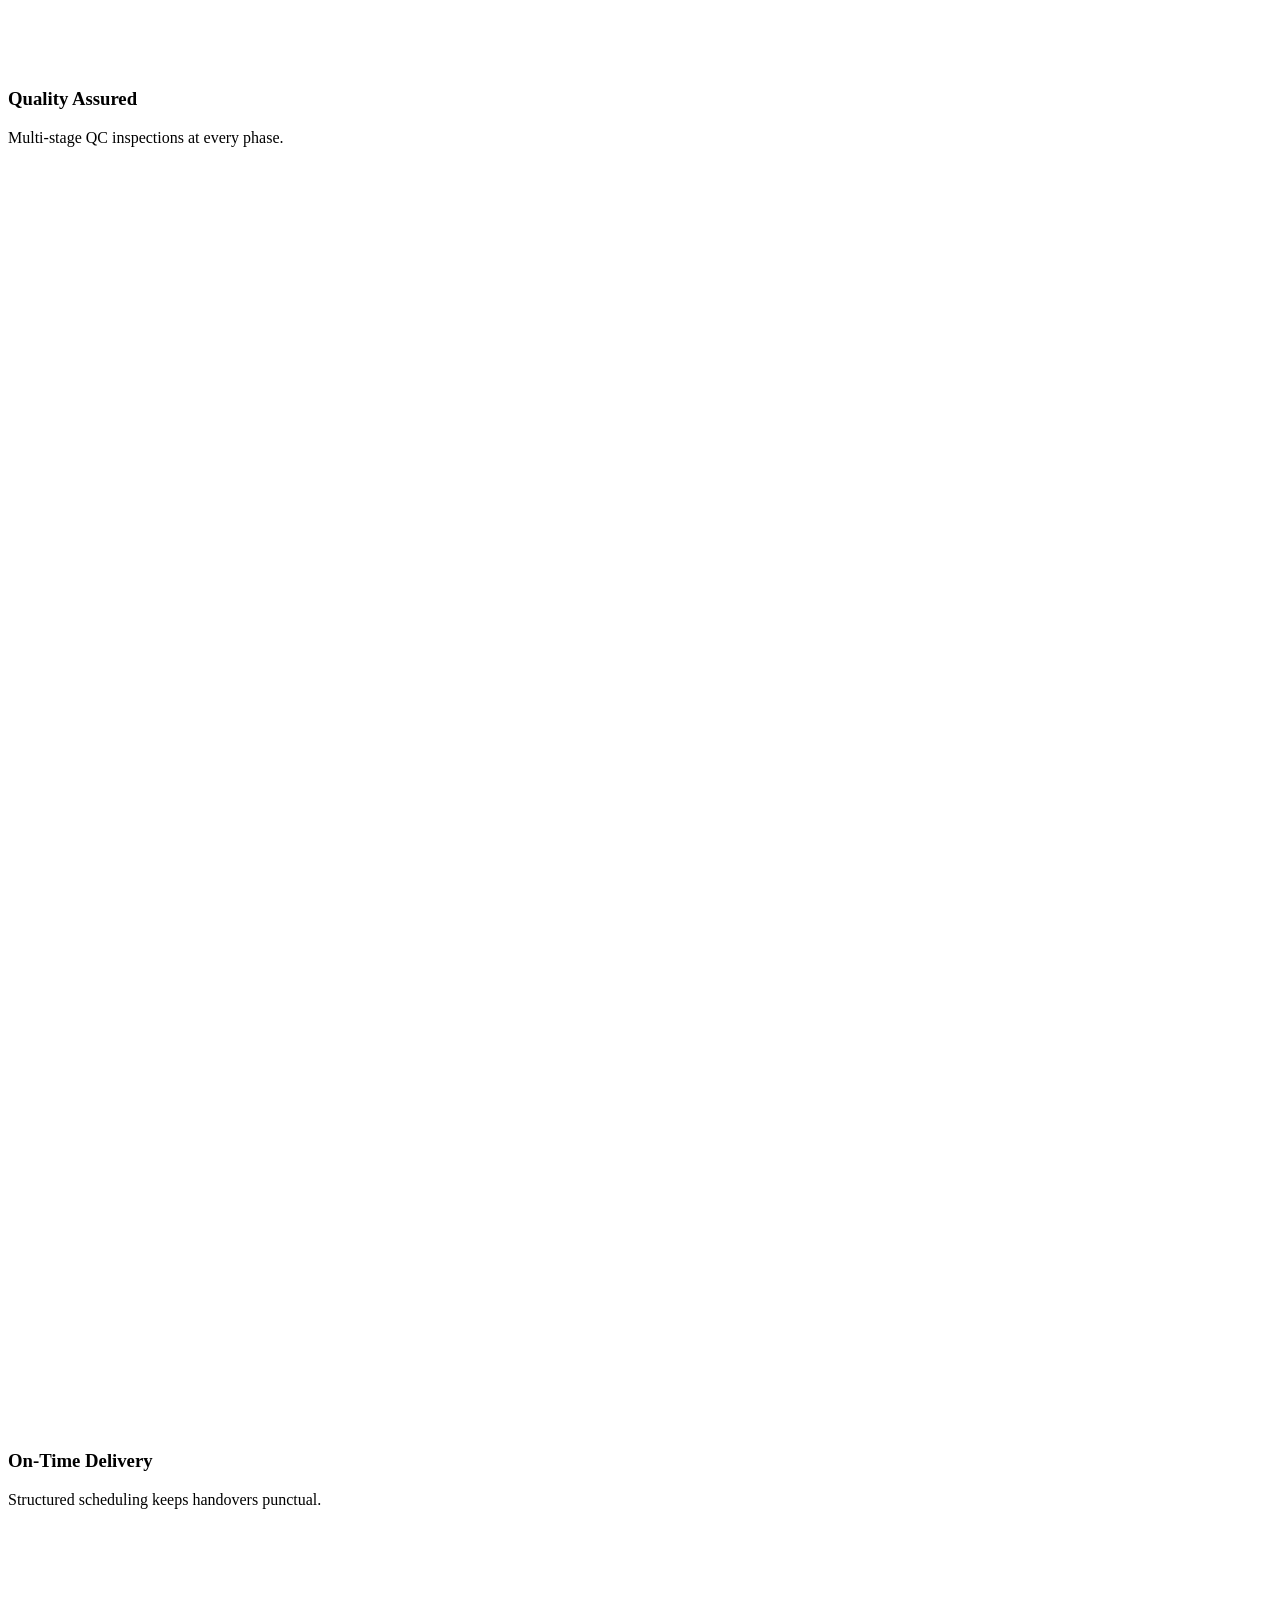
==== commit 295b2f5b: "Update index.html" ====
--- a/index.html
+++ b/index.html
@@ -3,1821 +3,304 @@
 <head>
 <meta charset="UTF-8">
 <meta name="viewport" content="width=device-width, initial-scale=1.0">
-<title>AR Property and Builders | Dhaka's Trusted Property Developers</title>
-<meta name="description" content="AR Property and Builders — RAJUK-approved residential and commercial construction across Dhaka. 25+ years, 120+ projects delivered on schedule.">
-<link rel="icon" type="image/png" href="https://raw.githubusercontent.com/arproperityandbuilders-design/arpropertybuilders/refs/heads/main/logoarp.png">
+<title>AR Property &amp; Builders — Building Tomorrow, Today</title>
+<meta name="description" content="AR Property & Builders is a premier real estate and construction company delivering residential, commercial and industrial projects across Bangladesh with uncompromising quality and transparency.">
 <link rel="preconnect" href="https://fonts.googleapis.com">
-<link rel="preconnect" href="https://fonts.gstatic.com" crossorigin>
-<link href="https://fonts.googleapis.com/css2?family=Big+Shoulders+Display:wght@600;700;800;900&family=IBM+Plex+Mono:wght@400;500;600&family=IBM+Plex+Sans:wght@400;500;600;700&display=swap" rel="stylesheet">
-<style>
-/* ============================= RESET ============================= */
-*,*::before,*::after{box-sizing:border-box;margin:0;padding:0;}
-html{scroll-behavior:smooth;}
-img,svg{display:block;max-width:100%;}
-a{text-decoration:none;color:inherit;}
-button,input,textarea,select{font:inherit;color:inherit;border:none;background:none;}
-ul{list-style:none;}
-button{cursor:pointer;}
-
-/* ============================= TOKENS ============================= */
-:root{
-  --ink:#16233D;
-  --ink-2:#1E304F;
-  --brick:#B03A2E;
-  --brick-dark:#8E2E24;
-  --paper:#EEF1F4;
-  --white:#FFFFFF;
-  --graphite:#262A31;
-  --steel:#7C8A9E;
-  --steel-text:#57687D;
-  --steel-line:#D7DEE5;
-  --font-display:'Big Shoulders Display',sans-serif;
-  --font-body:'IBM Plex Sans',sans-serif;
-  --font-mono:'IBM Plex Mono',monospace;
-  --container:1220px;
-}
-
-/* ============================= BASE ============================= */
-body{
-  font-family:var(--font-body);
-  color:var(--graphite);
-  background:var(--white);
-  line-height:1.65;
-  -webkit-font-smoothing:antialiased;
-}
-h1,h2,h3,h4{
-  font-family:var(--font-display);
-  font-weight:800;
-  line-height:1.02;
-  letter-spacing:0.3px;
-  text-transform:uppercase;
-  color:var(--ink);
-}
-:focus-visible{outline:2px solid var(--brick);outline-offset:3px;}
-
-/* ============================= UTILITIES ============================= */
-.container{max-width:var(--container);margin:0 auto;padding:0 28px;}
-.section{padding:128px 0;}
-.section-tight{padding:90px 0;}
-.bg-paper{background:var(--paper);}
-.bg-ink{background:var(--ink);color:var(--white);}
-.bg-ink h2,.bg-ink h3,.bg-ink h4{color:var(--white);}
-.bg-white{background:var(--white);}
-
-.eyebrow{
-  display:inline-flex;align-items:center;gap:10px;
-  font-family:var(--font-mono);
-  font-size:12.5px;letter-spacing:1.5px;
-  color:var(--brick);text-transform:uppercase;
-  margin-bottom:18px;font-weight:500;
-}
-.eyebrow::before{content:"";width:26px;height:1px;background:var(--brick);}
-.bg-ink .eyebrow{color:#E8927F;}
-.bg-ink .eyebrow::before{background:#E8927F;}
-
-.section-head{max-width:680px;margin-bottom:64px;}
-.section-head.center{margin-left:auto;margin-right:auto;text-align:center;}
-.section-head h2{font-size:clamp(2.1rem,3.4vw,3rem);margin-bottom:18px;}
-.section-head p{color:var(--steel-text);font-size:1.05rem;max-width:560px;}
-.section-head.center p{margin:0 auto;}
-.bg-ink .section-head p{color:#AEB9CA;}
-
-.btn{
-  display:inline-flex;align-items:center;gap:10px;
-  font-family:var(--font-mono);font-size:13px;letter-spacing:0.8px;text-transform:uppercase;font-weight:500;
-  padding:16px 30px;border-radius:3px;transition:all .25s ease;white-space:nowrap;
-}
-.btn svg{width:15px;height:15px;transition:transform .25s ease;}
-.btn-primary{background:var(--brick);color:var(--white);}
-.btn-primary:hover{background:var(--brick-dark);transform:translateY(-2px);}
-.btn-outline{border:1.5px solid rgba(255,255,255,0.55);color:var(--white);}
-.btn-outline:hover{background:rgba(255,255,255,0.1);border-color:#fff;}
-.btn-outline.dark{border-color:var(--ink);color:var(--ink);}
-.btn-outline.dark:hover{background:var(--ink);color:var(--white);}
-.btn:hover svg{transform:translateX(3px);}
-
-.icon{width:26px;height:26px;stroke:currentColor;flex-shrink:0;}
-
-/* scroll reveal */
-.reveal{opacity:0;transform:translateY(28px);transition:opacity .7s cubic-bezier(.2,.6,.2,1),transform .7s cubic-bezier(.2,.6,.2,1);}
-.reveal.in-view{opacity:1;transform:none;}
-@media (prefers-reduced-motion:reduce){
-  .reveal{opacity:1;transform:none;transition:none;}
-  html{scroll-behavior:auto;}
-}
-
-/* grid texture */
-.grid-texture{
-  position:absolute;inset:0;
-  background-image:linear-gradient(rgba(255,255,255,0.05) 1px,transparent 1px),linear-gradient(90deg,rgba(255,255,255,0.05) 1px,transparent 1px);
-  background-size:44px 44px;
-  pointer-events:none;
-}
-
-/* ============================= TOPBAR ============================= */
-.topbar{
-  background:var(--ink);color:#B8C2D2;font-family:var(--font-mono);font-size:12.5px;
-  padding:9px 0;position:relative;z-index:60;
-}
-.topbar .container{display:flex;justify-content:space-between;align-items:center;flex-wrap:wrap;gap:8px;}
-.topbar-item{display:inline-flex;align-items:center;gap:7px;transition:color .2s;}
-a.topbar-item:hover{color:#fff;}
-.contact-info-row p a:hover{color:var(--brick);}
-.footer-links a[href^="tel"]:hover,.footer-links a[href^="mailto"]:hover,.footer-links a[href^="https://www.google.com/maps"]:hover{color:#fff;}
-.topbar-left{display:flex;gap:26px;flex-wrap:wrap;}
-.topbar .icon-sm{width:13px;height:13px;stroke:var(--brick);}
-
-/* ============================= NAVBAR ============================= */
-.navbar{
-  position:fixed;top:33px;left:0;right:0;z-index:100;
-  padding:22px 0;transition:all .3s ease;
-}
-.navbar.scrolled{
-  top:0;background:var(--white);padding:14px 0;box-shadow:0 4px 24px rgba(22,35,61,0.08);
-}
-.navbar .container{display:flex;align-items:center;justify-content:space-between;}
-.logo{display:flex;align-items:center;gap:12px;}
-.logo-mark{
-  width:46px;height:46px;
-  display:flex;align-items:center;justify-content:center;
-  position:relative;flex-shrink:0;transition:all .3s ease;
-  border-radius:8px;overflow:hidden;background:#fff;
-}
-.logo-mark img{width:100%;height:100%;object-fit:contain;display:block;}
-.logo-text{font-family:var(--font-body);font-weight:700;font-size:14.5px;letter-spacing:0.5px;color:var(--white);line-height:1.25;text-transform:uppercase;transition:color .3s ease;}
-.logo-text span{display:block;font-size:10.5px;font-weight:400;color:#B8C2D2;letter-spacing:1px;font-family:var(--font-mono);text-transform:none;}
-.navbar.scrolled .logo-text{color:var(--ink);}
-.navbar.scrolled .logo-text span{color:var(--steel-text);}
-
-.nav-links{display:flex;align-items:center;gap:38px;}
-.nav-links a{
-  font-family:var(--font-mono);font-size:13px;letter-spacing:0.5px;text-transform:uppercase;
-  color:rgba(255,255,255,0.85);position:relative;padding:4px 0;transition:color .25s;
-}
-.nav-links a::after{content:"";position:absolute;bottom:-2px;left:0;width:0;height:1.5px;background:var(--brick);transition:width .25s;}
-.nav-links a:hover{color:#fff;}
-.nav-links a:hover::after{width:100%;}
-.navbar.scrolled .nav-links a{color:var(--graphite);}
-.navbar.scrolled .nav-links a:hover{color:var(--ink);}
-.nav-cta{display:flex;align-items:center;gap:22px;}
-.nav-cta .btn{padding:12px 22px;font-size:12px;}
-.menu-toggle{display:none;width:26px;height:26px;stroke:#fff;background:none;}
-.navbar.scrolled .menu-toggle{stroke:var(--ink);}
-
-.mobile-nav{
-  position:fixed;inset:0;background:var(--ink);z-index:200;
-  display:flex;flex-direction:column;align-items:center;justify-content:center;gap:34px;
-  transform:translateY(-100%);transition:transform .4s cubic-bezier(.2,.7,.3,1);
-}
-.mobile-nav.open{transform:translateY(0);}
-.mobile-nav a{font-family:var(--font-display);font-size:32px;color:#fff;text-transform:uppercase;font-weight:700;}
-.mobile-nav .close-btn{position:absolute;top:28px;right:28px;width:28px;height:28px;stroke:#fff;}
-
-/* ============================= HERO ============================= */
-.hero{
-  position:relative;background:var(--ink);color:var(--white);overflow:hidden;
-  padding:200px 0 0;min-height:100vh;display:flex;align-items:center;
-}
-.hero .container{position:relative;z-index:2;display:grid;grid-template-columns:1.05fr 0.95fr;gap:40px;align-items:center;padding-bottom:70px;}
-.hero-eyebrow{font-family:var(--font-mono);font-size:13px;letter-spacing:2px;color:#E8927F;text-transform:uppercase;margin-bottom:26px;display:flex;align-items:center;gap:12px;}
-.hero-eyebrow::before{content:"";width:30px;height:1px;background:#E8927F;}
-.hero h1{
-  font-size:clamp(2.6rem,4.6vw,4.6rem);color:#fff;margin-bottom:26px;letter-spacing:0.5px;
-}
-.hero h1 em{font-style:normal;color:var(--brick);-webkit-text-stroke:1px #E8927F;}
-.hero-sub{font-size:1.08rem;color:#B8C2D2;max-width:490px;margin-bottom:38px;}
-.hero-buttons{display:flex;gap:18px;flex-wrap:wrap;margin-bottom:48px;}
-.hero-trust{display:flex;gap:26px;flex-wrap:wrap;font-family:var(--font-mono);font-size:12px;letter-spacing:0.5px;color:#8FA0B8;text-transform:uppercase;}
-.hero-trust span{display:flex;align-items:center;gap:8px;}
-.hero-trust .icon{width:14px;height:14px;stroke:var(--brick);}
-
-.hero-art{position:relative;}
-.hero-art svg{width:100%;height:auto;overflow:visible;}
-.draw{fill:none;stroke:#7C8A9E;stroke-width:1.4;}
-.draw-accent{fill:none;stroke:var(--brick);stroke-width:1.6;}
-.draw-fine{fill:none;stroke:#54607A;stroke-width:1;}
-.blueprint-text{font-family:var(--font-mono);fill:#8FA0B8;}
-.blueprint-text-accent{font-family:var(--font-mono);fill:var(--brick);}
-
-.scroll-cue{
-  position:absolute;bottom:26px;left:50%;transform:translateX(-50%);z-index:2;
-  display:flex;flex-direction:column;align-items:center;gap:8px;
-  font-family:var(--font-mono);font-size:10.5px;letter-spacing:2px;color:#8FA0B8;text-transform:uppercase;
-}
-.scroll-cue .icon{width:16px;height:16px;stroke:#8FA0B8;animation:bob 2s ease-in-out infinite;}
-@keyframes bob{0%,100%{transform:translateY(0);}50%{transform:translateY(6px);}}
-@media (prefers-reduced-motion:reduce){.scroll-cue .icon{animation:none;}}
-
-/* ============================= SPEC STRIP ============================= */
-.spec-strip{position:relative;z-index:5;margin-top:-56px;}
-.spec-card{
-  background:var(--white);border-top:3px solid var(--brick);
-  box-shadow:0 20px 50px rgba(22,35,61,0.12);
-  display:grid;grid-template-columns:repeat(4,1fr);
-}
-.spec-item{padding:32px 26px;text-align:center;border-right:1px solid var(--steel-line);}
-.spec-item:last-child{border-right:none;}
-.spec-num{font-family:var(--font-mono);font-weight:600;font-size:clamp(1.8rem,3vw,2.6rem);color:var(--ink);}
-.spec-label{font-family:var(--font-mono);font-size:11px;letter-spacing:1px;text-transform:uppercase;color:var(--steel-text);margin-top:8px;}
-
-/* ============================= ABOUT ============================= */
-.about-grid{display:grid;grid-template-columns:1.15fr 0.85fr;gap:80px;align-items:start;}
-.about-content p.lead{color:var(--steel-text);font-size:1.06rem;margin-bottom:36px;}
-.about-points{display:grid;gap:18px;margin-bottom:40px;}
-.about-point{display:flex;gap:14px;align-items:flex-start;}
-.about-point .icon{width:22px;height:22px;stroke:var(--brick);flex-shrink:0;margin-top:2px;}
-.about-point p{font-weight:500;color:var(--graphite);font-size:0.98rem;}
-
-.about-panel{border:1px solid var(--steel-line);padding:40px 34px;position:relative;}
-.about-panel::before{content:"";position:absolute;top:-1px;left:-1px;width:16px;height:16px;border-top:2px solid var(--brick);border-left:2px solid var(--brick);}
-.about-panel::after{content:"";position:absolute;bottom:-1px;right:-1px;width:16px;height:16px;border-bottom:2px solid var(--brick);border-right:2px solid var(--brick);}
-.est-label{font-family:var(--font-mono);font-size:12px;letter-spacing:1.5px;color:var(--steel-text);text-transform:uppercase;}
-.est-year{font-family:var(--font-display);font-size:4.2rem;color:var(--ink);line-height:1;margin:6px 0 26px;}
-.about-quote{position:relative;padding-left:6px;border-left:2px solid var(--brick);margin-bottom:24px;}
-.about-quote p{font-size:1.02rem;color:var(--graphite);font-style:italic;margin-bottom:12px;}
-.about-quote cite{font-family:var(--font-mono);font-size:12px;color:var(--steel-text);font-style:normal;text-transform:uppercase;letter-spacing:0.5px;}
-.badge-row{display:flex;gap:10px;flex-wrap:wrap;margin-top:28px;}
-.cred-badge{
-  border:1px solid var(--steel-line);padding:8px 14px;font-family:var(--font-mono);
-  font-size:11px;letter-spacing:0.8px;color:var(--ink);text-transform:uppercase;
-}
-
-/* ============================= SERVICES ============================= */
-.services-grid{display:grid;grid-template-columns:repeat(3,1fr);gap:1px;background:var(--steel-line);border:1px solid var(--steel-line);}
-.service-card{background:var(--white);padding:44px 36px;position:relative;transition:background .3s ease;cursor:pointer;}
-.service-card::before{content:"";position:absolute;top:0;left:0;width:0;height:3px;background:var(--brick);transition:width .3s ease;}
-.service-card:hover::before{width:100%;}
-.service-card:hover{background:var(--paper);}
-.service-icon{width:44px;height:44px;color:var(--brick);margin-bottom:24px;}
-.service-icon .icon{width:100%;height:100%;stroke-width:1.4;}
-.service-card h3{font-size:1.28rem;letter-spacing:0.3px;margin-bottom:12px;}
-.service-card p{color:var(--steel-text);font-size:0.95rem;}
-.card-link{
-  display:inline-flex;align-items:center;gap:7px;margin-top:18px;
-  font-family:var(--font-mono);font-size:11.5px;letter-spacing:0.8px;text-transform:uppercase;
-  color:var(--brick);font-weight:500;
-}
-.card-link svg{width:13px;height:13px;transition:transform .25s ease;}
-.service-card:hover .card-link svg,.project-card:hover .card-link svg{transform:translateX(3px);}
-
-/* ============================= WHY US ============================= */
-.why-us{position:relative;}
-.why-grid{display:grid;grid-template-columns:repeat(3,1fr);gap:44px 40px;position:relative;z-index:2;}
-.why-item{display:flex;gap:18px;}
-.why-icon{width:40px;height:40px;color:var(--brick);flex-shrink:0;}
-.why-icon .icon{width:100%;height:100%;}
-.why-item h3{color:#fff;font-size:1.12rem;margin-bottom:8px;letter-spacing:0.3px;}
-.why-item p{color:#AEB9CA;font-size:0.93rem;}
-
-/* ============================= PROJECTS ============================= */
-.filter-row{display:flex;gap:10px;margin-bottom:52px;flex-wrap:wrap;}
-.filter-btn{
-  font-family:var(--font-mono);font-size:12px;letter-spacing:0.8px;text-transform:uppercase;
-  padding:10px 20px;border:1px solid var(--steel-line);color:var(--steel-text);transition:all .25s;
-}
-.filter-btn.active,.filter-btn:hover{background:var(--ink);color:#fff;border-color:var(--ink);}
-.projects-grid{display:grid;grid-template-columns:repeat(3,1fr);gap:34px;}
-.project-card{border:1px solid var(--steel-line);transition:transform .3s ease,box-shadow .3s ease;cursor:pointer;}
-.project-card:hover{transform:translateY(-6px);box-shadow:0 24px 44px rgba(22,35,61,0.12);}
-.project-art{
-  background:var(--paper);height:200px;position:relative;overflow:hidden;
-  display:flex;align-items:center;justify-content:center;border-bottom:1px solid var(--steel-line);
-}
-.project-art svg{width:72%;color:var(--ink);opacity:0.85;}
-.project-stamp{
-  position:absolute;top:18px;right:18px;border:2px solid var(--brick);color:var(--brick);
-  font-family:var(--font-mono);font-size:10.5px;letter-spacing:1px;text-transform:uppercase;
-  padding:4px 10px;transform:rotate(-6deg);border-radius:3px;background:rgba(255,255,255,0.85);
-}
-.project-info{padding:24px 26px;}
-.project-info h3{font-size:1.2rem;margin-bottom:8px;letter-spacing:0.2px;}
-.project-meta{display:flex;align-items:center;gap:7px;font-family:var(--font-mono);font-size:12px;color:var(--steel-text);text-transform:uppercase;margin-bottom:4px;}
-.project-meta .icon{width:13px;height:13px;stroke:var(--brick);}
-.project-type{font-family:var(--font-mono);font-size:11.5px;color:var(--steel);text-transform:uppercase;letter-spacing:0.6px;}
-
-/* ============================= PROCESS ============================= */
-.process-list{position:relative;}
-.process-row{display:grid;grid-template-columns:110px 1fr;gap:28px;padding:34px 0;border-bottom:1px solid var(--steel-line);}
-.process-row:first-child{border-top:1px solid var(--steel-line);}
-.process-num{font-family:var(--font-mono);font-size:2.6rem;color:var(--steel-line);font-weight:600;line-height:1;}
-.process-body h3{font-size:1.3rem;margin-bottom:8px;letter-spacing:0.3px;}
-.process-body p{color:var(--steel-text);max-width:560px;}
-
-/* ============================= TESTIMONIALS ============================= */
-.testi-grid{display:grid;grid-template-columns:repeat(3,1fr);gap:32px;}
-.testi-card{border:1px solid var(--steel-line);padding:38px 32px;background:var(--white);}
-.testi-quote-icon{width:30px;height:30px;color:var(--brick);opacity:0.85;margin-bottom:18px;}
-.testi-stars{display:flex;gap:3px;margin-bottom:16px;}
-.testi-stars .icon{width:14px;height:14px;color:var(--brick);}
-.testi-card p.quote{font-size:1rem;color:var(--graphite);margin-bottom:26px;}
-.testi-author{display:flex;align-items:center;gap:14px;}
-.testi-avatar{
-  width:44px;height:44px;border:1.5px solid var(--ink);border-radius:50%;
-  display:flex;align-items:center;justify-content:center;font-family:var(--font-mono);font-weight:600;font-size:13px;color:var(--ink);flex-shrink:0;
-}
-.testi-author h4{font-family:var(--font-body);text-transform:none;font-size:0.98rem;color:var(--ink);font-weight:700;}
-.testi-author span{font-family:var(--font-mono);font-size:11.5px;color:var(--steel-text);text-transform:uppercase;}
-
-/* ============================= CTA BANNER ============================= */
-.cta-banner{background:var(--brick);color:#fff;padding:100px 0;text-align:center;position:relative;overflow:hidden;}
-.cta-banner h2{color:#fff;font-size:clamp(2rem,4vw,3.2rem);margin-bottom:20px;}
-.cta-banner p{color:#F3D3CC;max-width:520px;margin:0 auto 38px;font-size:1.05rem;}
-.cta-banner .btn-outline{border-color:rgba(255,255,255,0.7);}
-.cta-banner .btn-outline:hover{background:#fff;color:var(--brick);}
-
-/* ============================= CONTACT ============================= */
-.contact-grid{display:grid;grid-template-columns:0.85fr 1.15fr;gap:70px;}
-.contact-info-row{display:flex;gap:16px;margin-bottom:28px;}
-.contact-info-row .icon{width:22px;height:22px;stroke:var(--brick);flex-shrink:0;margin-top:2px;}
-.contact-info-row h4{font-family:var(--font-mono);font-size:12px;letter-spacing:1px;text-transform:uppercase;color:var(--steel-text);margin-bottom:5px;}
-.contact-info-row p{font-weight:500;color:var(--graphite);}
-.map-frame{border:1px solid var(--steel-line);margin-top:8px;height:220px;overflow:hidden;position:relative;}
-.map-frame iframe{width:100%;height:100%;border:0;filter:grayscale(0.3) contrast(1.05);}
-
-.form-grid{display:grid;grid-template-columns:1fr 1fr;gap:22px;}
-.form-field{display:flex;flex-direction:column;gap:8px;margin-bottom:22px;}
-.form-field.full{grid-column:1/-1;}
-.form-field label{font-family:var(--font-mono);font-size:11.5px;letter-spacing:1px;text-transform:uppercase;color:var(--steel-text);}
-.form-field input,.form-field select,.form-field textarea{
-  border:1px solid var(--steel-line);padding:13px 14px;font-size:0.95rem;background:var(--paper);transition:border-color .2s;
-}
-.form-field input:focus,.form-field select:focus,.form-field textarea:focus{border-color:var(--brick);outline:none;background:#fff;}
-.form-field textarea{resize:vertical;min-height:120px;}
-#formSuccess{
-  display:none;border:1px solid var(--steel-line);border-left:3px solid var(--brick);padding:26px 28px;
-}
-#formSuccess h3{font-size:1.2rem;margin-bottom:8px;}
-#formSuccess p{color:var(--steel-text);}
-#formError{
-  display:none;border:1px solid var(--steel-line);border-left:3px solid var(--brick);padding:26px 28px;
-}
-#formError h3{font-size:1.2rem;margin-bottom:8px;}
-#formError p{color:var(--steel-text);}
-#formError a{color:var(--brick);text-decoration:underline;}
-
-/* ============================= FOOTER ============================= */
-.footer{background:var(--ink);color:#AEB9CA;padding:90px 0 0;}
-.footer-grid{display:grid;grid-template-columns:1.4fr 0.8fr 0.9fr 1fr;gap:50px;padding-bottom:60px;border-bottom:1px solid rgba(255,255,255,0.1);}
-.footer-brand p{margin:20px 0 24px;font-size:0.93rem;max-width:280px;}
-.footer h4{color:#fff;font-family:var(--font-mono);font-size:12.5px;letter-spacing:1px;text-transform:uppercase;margin-bottom:22px;font-weight:500;}
-.footer-links li{margin-bottom:13px;}
-.footer-links a{font-size:0.93rem;transition:color .2s;}
-.footer-links a:hover{color:#fff;}
-.social-row{display:flex;gap:10px;margin-top:6px;}
-.social-circle{
-  width:38px;height:38px;border:1px solid rgba(255,255,255,0.25);border-radius:50%;
-  display:flex;align-items:center;justify-content:center;font-family:var(--font-mono);font-size:12px;transition:all .2s;
-}
-.social-circle:hover{background:var(--brick);border-color:var(--brick);}
-.footer-bottom{
-  padding:26px 0;display:flex;justify-content:space-between;align-items:center;flex-wrap:wrap;gap:10px;
-  font-family:var(--font-mono);font-size:11.5px;color:#7C8AA0;letter-spacing:0.3px;
-}
-
-/* ============================= FLOATERS ============================= */
-.whatsapp-float{
-  position:fixed;bottom:28px;right:28px;width:58px;height:58px;background:#25D366;border-radius:50%;
-  display:flex;align-items:center;justify-content:center;z-index:80;box-shadow:0 8px 24px rgba(0,0,0,0.25);
-  animation:pulse 2.4s infinite;
-}
-.whatsapp-float .icon{width:28px;height:28px;stroke:#fff;}
-@keyframes pulse{0%{box-shadow:0 8px 24px rgba(0,0,0,0.25),0 0 0 0 rgba(37,211,102,0.5);}70%{box-shadow:0 8px 24px rgba(0,0,0,0.25),0 0 0 14px rgba(37,211,102,0);}100%{box-shadow:0 8px 24px rgba(0,0,0,0.25),0 0 0 0 rgba(37,211,102,0);}}
-@media (prefers-reduced-motion:reduce){.whatsapp-float{animation:none;}}
-
-.back-to-top{
-  position:fixed;bottom:28px;right:98px;width:46px;height:46px;background:var(--ink);border-radius:50%;
-  display:flex;align-items:center;justify-content:center;z-index:80;opacity:0;pointer-events:none;transition:opacity .3s,transform .3s;transform:translateY(10px);
-}
-.back-to-top.show{opacity:1;pointer-events:auto;transform:none;}
-.back-to-top .icon{width:18px;height:18px;stroke:#fff;}
-
-/* ============================= TOAST ============================= */
-.toast{
-  position:fixed;bottom:28px;left:50%;transform:translateX(-50%) translateY(20px);
-  background:var(--ink);color:#fff;padding:14px 26px;border-radius:4px;
-  font-family:var(--font-mono);font-size:12.5px;letter-spacing:0.3px;
-  box-shadow:0 12px 30px rgba(0,0,0,0.25);z-index:200;
-  opacity:0;pointer-events:none;transition:opacity .3s ease,transform .3s ease;
-  border-left:3px solid var(--brick);
-}
-.toast.show{opacity:1;transform:translateX(-50%) translateY(0);}
-
-/* ============================= MODAL ============================= */
-.modal-overlay{
-  position:fixed;inset:0;background:rgba(16,24,41,0.72);z-index:300;
-  display:flex;align-items:center;justify-content:center;padding:24px;
-  opacity:0;pointer-events:none;transition:opacity .3s ease;
-}
-.modal-overlay.show{opacity:1;pointer-events:auto;}
-.modal-box{
-  background:var(--white);max-width:640px;width:100%;max-height:86vh;overflow-y:auto;
-  position:relative;border-top:4px solid var(--brick);
-  transform:translateY(24px);transition:transform .3s ease;
-  box-shadow:0 30px 80px rgba(0,0,0,0.35);
-}
-.modal-overlay.show .modal-box{transform:translateY(0);}
-.modal-close{
-  position:absolute;top:18px;right:18px;width:36px;height:36px;border:1px solid var(--steel-line);
-  display:flex;align-items:center;justify-content:center;background:var(--white);border-radius:50%;
-  font-size:18px;line-height:1;color:var(--graphite);z-index:2;transition:all .2s;
-}
-.modal-close:hover{background:var(--ink);color:#fff;border-color:var(--ink);}
-.modal-body{padding:52px 44px 44px;}
-.modal-body .modal-eyebrow{
-  font-family:var(--font-mono);font-size:12px;letter-spacing:1.5px;color:var(--brick);
-  text-transform:uppercase;margin-bottom:14px;display:block;
-}
-.modal-body h3{font-size:1.8rem;margin-bottom:8px;letter-spacing:0.3px;}
-.modal-body .modal-tagline{color:var(--steel-text);font-size:1rem;margin-bottom:28px;}
-.modal-body .modal-section{margin-bottom:26px;}
-.modal-body .modal-section h4{
-  font-family:var(--font-mono);font-size:11.5px;letter-spacing:1px;text-transform:uppercase;
-  color:var(--ink);margin-bottom:12px;font-weight:600;
-}
-.modal-body .modal-list{display:grid;gap:10px;}
-.modal-body .modal-list li{
-  display:flex;gap:10px;align-items:flex-start;color:var(--graphite);font-size:0.95rem;
-}
-.modal-body .modal-list li svg{width:16px;height:16px;stroke:var(--brick);flex-shrink:0;margin-top:3px;}
-.modal-specs{display:grid;grid-template-columns:repeat(2,1fr);gap:14px;margin-bottom:26px;}
-.modal-spec{border:1px solid var(--steel-line);padding:14px 16px;}
-.modal-spec span{display:block;}
-.modal-spec .spec-k{font-family:var(--font-mono);font-size:10.5px;letter-spacing:0.8px;text-transform:uppercase;color:var(--steel-text);margin-bottom:4px;}
-.modal-spec .spec-v{font-weight:600;color:var(--ink);font-size:0.98rem;}
-.modal-cta{display:flex;gap:14px;flex-wrap:wrap;margin-top:8px;}
-@media (max-width:640px){
-  .modal-body{padding:46px 24px 32px;}
-  .modal-specs{grid-template-columns:1fr 1fr;}
-}
-
-/* ============================= RESPONSIVE ============================= */
-@media (max-width:980px){
-  .hero .container{grid-template-columns:1fr;padding-bottom:40px;}
-  .hero-art{order:-1;max-width:420px;margin:0 auto 20px;opacity:0.9;}
-  .hero{padding-top:150px;min-height:auto;}
-  .about-grid,.contact-grid{grid-template-columns:1fr;gap:50px;}
-  .services-grid,.why-grid,.projects-grid,.testi-grid{grid-template-columns:repeat(2,1fr);}
-  .footer-grid{grid-template-columns:1fr 1fr;gap:40px;}
-  .spec-card{grid-template-columns:repeat(2,1fr);}
-  .spec-item:nth-child(2){border-right:none;}
-  .spec-item:nth-child(3),.spec-item:nth-child(4){border-top:1px solid var(--steel-line);}
-  .nav-links{display:none;}
-  .nav-cta .btn span.btn-label{display:none;}
-  .menu-toggle{display:block;}
-}
-@media (max-width:640px){
-  .section{padding:80px 0;}
-  .topbar-left{display:none;}
-  .topbar .container{justify-content:center;}
-  .services-grid,.why-grid,.projects-grid,.testi-grid,.footer-grid{grid-template-columns:1fr;}
-  .services-grid{border:none;background:none;gap:1px;}
-  .service-card{border:1px solid var(--steel-line);}
-  .form-grid{grid-template-columns:1fr;}
-  .process-row{grid-template-columns:60px 1fr;padding:26px 0;}
-  .process-num{font-size:1.8rem;}
-  .hero-buttons{flex-direction:column;align-items:stretch;}
-  .hero-buttons .btn{justify-content:center;}
-  .nav-cta{gap:12px;}
-  .back-to-top{right:96px;width:42px;height:42px;bottom:24px;}
-  .whatsapp-float{width:52px;height:52px;bottom:24px;right:24px;}
-}
-</style>
+<link href="https://fonts.googleapis.com/css2?family=Space+Grotesk:wght@400;500;600;700&family=Inter:wght@400;500;600&family=Poppins:wght@400;500;600;700&display=swap" rel="stylesheet">
+<link rel="icon" type="image/png" href="assets/images/logo.png">
+<link rel="stylesheet" href="css/variables.css">
+<link rel="stylesheet" href="css/style.css">
+<link rel="stylesheet" href="css/animations.css">
+<link rel="stylesheet" href="css/responsive.css">
 </head>
 <body>
 
-<!-- ============================= TOPBAR ============================= -->
-<div class="topbar">
+<div id="page-veil" aria-hidden="true"></div>
+<div id="loading-screen" aria-hidden="true">
+  <div class="loader-mark"><span>A</span><span>R</span></div>
+  <div class="loader-bar"><span></span></div>
+</div>
+
+<div id="scroll-progress"></div>
+<div id="cursor-glow" aria-hidden="true"></div>
+<div id="toast-wrap"></div>
+
+<!-- ============ HEADER ============ -->
+<header class="site-header on-dark">
+  <div class="nav-wrap">
+    <a href="index.html" class="brand">
+      <span class="brand-mark">
+        <img src="assets/images/logo.png" alt="AR Property &amp; Builders logo">
+      </span>
+      <span class="brand-text"><b>AR Property</b><span>&amp; Builders</span></span>
+    </a>
+
+    <nav class="main-nav" aria-label="Primary">
+      <ul>
+        <li><a href="index.html" class="active">Home</a></li>
+        <li><a href="about.html">About</a></li>
+        <li class="has-mega">
+          <a href="services.html">Services <svg class="caret" viewBox="0 0 10 6" fill="none"><path d="M1 1L5 5L9 1" stroke="currentColor" stroke-width="1.4"/></svg></a>
+          <div class="mega-menu">
+            <div class="mega-col">
+              <h4>Construction &amp; Design</h4>
+              <a href="services.html#construction">Construction</a>
+              <a href="services.html#architecture">Architecture</a>
+              <a href="services.html#interior-design">Interior Design</a>
+              <a href="services.html#engineering-consultancy">Engineering Consultancy</a>
+            </div>
+            <div class="mega-col">
+              <h4>Property &amp; Investment</h4>
+              <a href="services.html#property-development">Property Development</a>
+              <a href="services.html#investment-consultancy">Investment Consultancy</a>
+              <a href="services.html#facility-management">Facility Management</a>
+              <a href="services.html#property-maintenance">Property Maintenance</a>
+            </div>
+            <div class="mega-col">
+              <h4>Explore</h4>
+              <a href="about.html">About Us</a>
+              <a href="faq.html">FAQ</a>
+              <a href="contact.html">Get a Quote</a>
+            </div>
+          </div>
+        </li>
+        <li><a href="faq.html">FAQ</a></li>
+        <li><a href="contact.html">Contact</a></li>
+      </ul>
+    </nav>
+
+    <div class="header-actions">
+      <button class="icon-btn search-trigger" aria-label="Search" data-tooltip="Search">
+        <svg viewBox="0 0 24 24" fill="none"><circle cx="11" cy="11" r="7" stroke="currentColor" stroke-width="1.6"/><path d="M21 21L16.65 16.65" stroke="currentColor" stroke-width="1.6" stroke-linecap="round"/></svg>
+      </button>
+      <a href="contact.html" class="btn btn-primary btn-sm">Get a Quote</a>
+      <button class="hamburger" aria-label="Menu"><span></span><span></span><span></span></button>
+    </div>
+  </div>
+</header>
+
+<div class="search-overlay">
+  <div class="search-box">
+    <button class="search-close" aria-label="Close search">✕</button>
+    <input type="text" placeholder="Search projects, services, pages…">
+  </div>
+</div>
+
+<nav class="mobile-nav" aria-label="Mobile">
+  <ul>
+    <li><a href="index.html">Home</a></li>
+    <li><a href="about.html">About Us</a></li>
+    <li><a href="services.html">Services</a></li>
+    <li><a href="faq.html">FAQ</a></li>
+    <li><a href="contact.html">Contact</a></li>
+  </ul>
+  <div class="mn-meta">
+    <span>+88 09658395048</span>
+    <span>arproperityandbuilders@gmail.com</span>
+    <span>Mirpur-1, Dhaka-1216</span>
+  </div>
+</nav>
+
+<main>
+<!-- ============ HERO ============ -->
+<section class="hero">
+  <div class="bp-grid" aria-hidden="true">
+    <svg viewBox="0 0 1400 900" preserveAspectRatio="xMidYMid slice">
+      <defs>
+        <pattern id="grid" width="56" height="56" patternUnits="userSpaceOnUse">
+          <path d="M56 0H0V56" fill="none" stroke="#E6EAF2" stroke-width="1"/>
+        </pattern>
+      </defs>
+      <rect width="1400" height="900" fill="url(#grid)" opacity="0.7"/>
+      <line x1="0" y1="150" x2="1400" y2="150" class="bp-line-accent" stroke-dasharray="4 8"/>
+      <line x1="1000" y1="0" x2="1000" y2="900" class="bp-line-accent" stroke-dasharray="4 8"/>
+    </svg>
+  </div>
+
+  <div class="container hero-inner">
+    <div class="hero-copy">
+      <p class="text-reveal eyebrow">Real Estate · Construction · Engineering</p>
+      <h1 data-reveal="up">Building the skyline<br><em>Bangladesh trusts.</em></h1>
+      <p class="tag-line" data-reveal="up" style="transition-delay:.1s">AR Property &amp; Builders delivers residential, commercial and industrial developments engineered for permanence — from first blueprint to final handover.</p>
+      <div class="hero-cta" data-reveal="up" style="transition-delay:.2s">
+        <a href="#capabilities" class="btn btn-primary">What We Build</a>
+        <a href="contact.html" class="btn btn-outline">Book Consultation</a>
+      </div>
+      <div class="hero-cta" data-reveal="up" style="transition-delay:.3s">
+        <span class="pill">Licensed Engineers</span>
+        <span class="pill">Fixed-Price Contracts</span>
+        <span class="pill">Dedicated Site Support</span>
+      </div>
+    </div>
+  </div>
+
+  <div class="scroll-cue"><span>Scroll</span><span class="line"></span></div>
+</section>
+
+<!-- ============ STATS STRIP ============ -->
+<section class="stats-strip section-tight">
+  <div class="container stats-grid" data-reveal-group>
+    <div class="stat-item"><b style="font-size:1.3rem">Quality Materials</b><span>Sourced &amp; Inspected</span></div>
+    <div class="stat-item"><b style="font-size:1.3rem">Fixed-Price</b><span>No Hidden Variations</span></div>
+    <div class="stat-item"><b style="font-size:1.3rem">Site Engineer</b><span>Present on Every Project</span></div>
+    <div class="stat-item"><b style="font-size:1.3rem">Transparent</b><span>Weekly Progress Reports</span></div>
+  </div>
+</section>
+
+<!-- ============ INTRO / FEATURE CARDS ============ -->
+<section class="section">
   <div class="container">
-    <div class="topbar-left">
-      <a href="tel:+8809658395048" class="topbar-item"><svg class="icon-sm" viewBox="0 0 24 24" fill="none" stroke="currentColor" stroke-width="1.8" stroke-linecap="round" stroke-linejoin="round"><path d="M5.5 4h3.2l1.3 4-2 1.7a10.8 10.8 0 0 0 5.3 5.3l1.7-2 4 1.3v3.2a1 1 0 0 1-1.1 1A15.5 15.5 0 0 1 4.5 5.1a1 1 0 0 1 1-1.1Z"/></svg>+88 09658395048</a>
-      <a href="mailto:arproperityandbuilders@gmail.com" class="topbar-item"><svg class="icon-sm" viewBox="0 0 24 24" fill="none" stroke="currentColor" stroke-width="1.8" stroke-linecap="round" stroke-linejoin="round"><rect x="3" y="5.5" width="18" height="13" rx="1.5"/><path d="M3.5 6.5 12 13l8.5-6.5"/></svg>arproperityandbuilders@gmail.com</a>
-    </div>
-    <div class="topbar-item">RAJUK APPROVED &nbsp;·&nbsp; REHAB MEMBER</div>
-  </div>
-</div>
-
-<!-- ============================= NAVBAR ============================= -->
-<nav class="navbar" id="navbar">
+    <div class="section-head center" data-reveal="up">
+      <p class="eyebrow" style="justify-content:center">What We Do</p>
+      <h2>Every discipline a great skyline needs</h2>
+      <p>From land acquisition to final handover, our integrated teams manage the full lifecycle of your property or development.</p>
+    </div>
+
+    <div class="card-grid grid-4" data-reveal-group>
+      <div class="card"><span class="corner tl"></span><span class="corner br"></span>
+        <div class="card-icon"><svg viewBox="0 0 24 24" fill="none"><path d="M3 21H21M5 21V7L12 3L19 7V21M9 21V13H15V21" stroke-width="1.6" stroke-linejoin="round"/></svg></div>
+        <h3>Construction</h3>
+        <p>Full-scale residential and commercial construction built to last generations.</p>
+      </div>
+      <div class="card"><span class="corner tl"></span><span class="corner br"></span>
+        <div class="card-icon"><svg viewBox="0 0 24 24" fill="none"><path d="M4 21V9L12 3L20 9V21H4Z" stroke-width="1.6" stroke-linejoin="round"/><path d="M9 21V14H15V21" stroke-width="1.6"/></svg></div>
+        <h3>Property Development</h3>
+        <p>End-to-end development of apartments, plots and mixed-use spaces.</p>
+      </div>
+      <div class="card"><span class="corner tl"></span><span class="corner br"></span>
+        <div class="card-icon"><svg viewBox="0 0 24 24" fill="none"><path d="M3 9L12 2L21 9M5 9V22H19V9" stroke-width="1.6" stroke-linejoin="round"/></svg></div>
+        <h3>Architecture</h3>
+        <p>Concept-to-blueprint design led by internationally trained architects.</p>
+      </div>
+      <div class="card"><span class="corner tl"></span><span class="corner br"></span>
+        <div class="card-icon"><svg viewBox="0 0 24 24" fill="none"><path d="M12 2V22M2 12H22" stroke-width="1.6"/><circle cx="12" cy="12" r="9" stroke-width="1.6"/></svg></div>
+        <h3>Engineering</h3>
+        <p>Structural, civil, electrical and MEP engineering under one roof.</p>
+      </div>
+    </div>
+    <div class="text-center mt-3"><a href="services.html" class="btn-ghost">View all services</a></div>
+  </div>
+</section>
+
+<!-- ============ WHY CHOOSE US SPLIT ============ -->
+<section class="section" style="background:var(--surface-1)">
+  <div class="container split">
+    <div data-reveal="left">
+      <p class="eyebrow">Why Choose Us</p>
+      <h2>Engineered trust, delivered on schedule</h2>
+      <p class="tag-line">We combine disciplined project management with transparent communication, so every stakeholder — from investor to resident — knows exactly where their project stands.</p>
+      <ul class="list-check">
+        <li><span class="tick"><svg viewBox="0 0 24 24" fill="none"><path d="M5 12L10 17L19 7" stroke="currentColor" stroke-width="2.2" stroke-linecap="round" stroke-linejoin="round"/></svg></span>Licensed engineers &amp; certified project managers</li>
+        <li><span class="tick"><svg viewBox="0 0 24 24" fill="none"><path d="M5 12L10 17L19 7" stroke="currentColor" stroke-width="2.2" stroke-linecap="round" stroke-linejoin="round"/></svg></span>Transparent milestone-based reporting</li>
+        <li><span class="tick"><svg viewBox="0 0 24 24" fill="none"><path d="M5 12L10 17L19 7" stroke="currentColor" stroke-width="2.2" stroke-linecap="round" stroke-linejoin="round"/></svg></span>Structured process for on-time handover</li>
+        <li><span class="tick"><svg viewBox="0 0 24 24" fill="none"><path d="M5 12L10 17L19 7" stroke="currentColor" stroke-width="2.2" stroke-linecap="round" stroke-linejoin="round"/></svg></span>Dedicated after-sales support team</li>
+      </ul>
+      <a href="about.html" class="btn btn-primary mt-3">Learn More</a>
+    </div>
+    <div data-reveal="right">
+      <div class="card-grid grid-2">
+        <div class="glass-card"><div class="card-icon"><svg viewBox="0 0 24 24" fill="none"><path d="M12 2L2 7L12 12L22 7L12 2Z" stroke-width="1.6" stroke-linejoin="round"/><path d="M2 17L12 22L22 17M2 12L12 17L22 12" stroke-width="1.6" stroke-linejoin="round"/></svg></div><h3>Quality Assured</h3><p>Multi-stage QC inspections at every phase.</p></div>
+        <div class="glass-card"><div class="card-icon"><svg viewBox="0 0 24 24" fill="none"><circle cx="12" cy="12" r="9" stroke-width="1.6"/><path d="M12 7V12L15 15" stroke-width="1.6" stroke-linecap="round"/></svg></div><h3>On-Time Delivery</h3><p>Structured scheduling keeps handovers punctual.</p></div>
+        <div class="glass-card"><div class="card-icon"><svg viewBox="0 0 24 24" fill="none"><path d="M12 21C12 21 4 15 4 9A8 8 0 0112 3A8 8 0 0120 9C20 15 12 21 12 21Z" stroke-width="1.6"/></svg></div><h3>Prime Locations</h3><p>Careful site selection for growth &amp; accessibility.</p></div>
+        <div class="glass-card"><div class="card-icon"><svg viewBox="0 0 24 24" fill="none"><path d="M3 3V21H21" stroke-width="1.6" stroke-linecap="round"/><path d="M7 15L11 10L14 13L20 6" stroke-width="1.6" stroke-linecap="round" stroke-linejoin="round"/></svg></div><h3>Strong ROI</h3><p>Built with long-term investment value in mind.</p></div>
+      </div>
+    </div>
+  </div>
+</section>
+
+<!-- ============ CAPABILITIES ============ -->
+<section class="section" id="capabilities">
   <div class="container">
-    <a href="#home" class="logo">
-      <div class="logo-mark"><img src="https://raw.githubusercontent.com/arproperityandbuilders-design/arpropertybuilders/refs/heads/main/logoarp.png" alt="AR Property and Builders logo"></div>
-      <div class="logo-text">Property<br>& Builders<span>Dhaka, Bangladesh</span></div>
-    </a>
-    <div class="nav-links">
-      <a href="#about">About</a>
-      <a href="#services">Services</a>
-      <a href="#projects">Projects</a>
-      <a href="#why-us">Why Us</a>
-      <a href="#contact">Contact</a>
-    </div>
-    <div class="nav-cta">
-      <a href="#contact" class="btn btn-primary"><span class="btn-label">Get a Quote</span></a>
-      <svg class="menu-toggle" id="menuToggle" viewBox="0 0 24 24" fill="none" stroke="currentColor" stroke-width="1.8" stroke-linecap="round"><path d="M4 6h16M4 12h16M4 18h16"/></svg>
-    </div>
-  </div>
-</nav>
-
-<!-- Mobile nav -->
-<div class="mobile-nav" id="mobileNav">
-  <svg class="close-btn" id="closeMenu" viewBox="0 0 24 24" fill="none" stroke="currentColor" stroke-width="1.8" stroke-linecap="round"><path d="M6 6l12 12M18 6L6 18"/></svg>
-  <a href="#about">About</a>
-  <a href="#services">Services</a>
-  <a href="#projects">Projects</a>
-  <a href="#why-us">Why Us</a>
-  <a href="#contact">Contact</a>
-</div>
-
-<!-- ============================= HERO ============================= -->
-<section class="hero" id="home">
-  <div class="grid-texture"></div>
+    <div class="section-head" data-reveal="up">
+      <p class="eyebrow">What We Build</p>
+      <h2>Built for every kind of development</h2>
+      <p>Whichever sector you're building in, our architecture, engineering and construction teams work as one to bring it to life.</p>
+    </div>
+    <div class="card-grid grid-3" data-reveal-group>
+      <div class="card"><span class="corner tl"></span><span class="corner br"></span>
+        <div class="card-icon"><svg viewBox="0 0 24 24" fill="none"><path d="M3 21H21M5 21V7L12 3L19 7V21" stroke-width="1.6" stroke-linejoin="round"/></svg></div>
+        <span class="pill">Residential</span>
+        <h3 class="mt-2">Homes &amp; Apartments</h3>
+        <p>Custom homes, duplexes and multi-unit apartment buildings, engineered around how families actually live.</p>
+      </div>
+      <div class="card"><span class="corner tl"></span><span class="corner br"></span>
+        <div class="card-icon"><svg viewBox="0 0 24 24" fill="none"><path d="M4 21V9L12 3L20 9V21H4Z" stroke-width="1.6" stroke-linejoin="round"/></svg></div>
+        <span class="pill">Commercial</span>
+        <h3 class="mt-2">Offices &amp; Retail</h3>
+        <p>Office towers, retail units and mixed-use developments built to attract and retain long-term tenants.</p>
+      </div>
+      <div class="card"><span class="corner tl"></span><span class="corner br"></span>
+        <div class="card-icon"><svg viewBox="0 0 24 24" fill="none"><path d="M3 9L12 2L21 9M5 9V22H19V9" stroke-width="1.6" stroke-linejoin="round"/></svg></div>
+        <span class="pill">Industrial</span>
+        <h3 class="mt-2">Warehousing &amp; Facilities</h3>
+        <p>Purpose-built warehousing, logistics and light-industrial facilities engineered to operational spec.</p>
+      </div>
+    </div>
+    <div class="text-center mt-3"><a href="contact.html" class="btn-ghost">Discuss your project</a></div>
+  </div>
+</section>
+
+
+<!-- ============ CTA ============ -->
+<section class="section">
   <div class="container">
-    <div class="hero-copy">
-      <p class="hero-eyebrow">Sheet A—00 · Dhaka, Bangladesh</p>
-      <h1>From <em>Blueprint</em><br>to Address</h1>
-      <p class="hero-sub">AR Property and Builders has spent 24 years turning architectural drawings into RAJUK-approved homes, offices, and landmarks across Dhaka — engineered for permanence, delivered on schedule.</p>
-      <div class="hero-buttons">
-        <a href="#projects" class="btn btn-primary">View Our Projects
-          <svg viewBox="0 0 24 24" fill="none" stroke="currentColor" stroke-width="1.8" stroke-linecap="round" stroke-linejoin="round"><path d="M4 12h16M14 6l6 6-6 6"/></svg>
-        </a>
-        <a href="#contact" class="btn btn-outline">Book a Consultation</a>
-      </div>
-      <div class="hero-trust">
-        <span><svg class="icon" viewBox="0 0 24 24" fill="none" stroke="currentColor" stroke-width="2" stroke-linecap="round" stroke-linejoin="round"><path d="M5 12l4 4 10-10"/></svg>RAJUK Approved</span>
-        <span><svg class="icon" viewBox="0 0 24 24" fill="none" stroke="currentColor" stroke-width="2" stroke-linecap="round" stroke-linejoin="round"><path d="M5 12l4 4 10-10"/></svg>REHAB Member</span>
-        <span><svg class="icon" viewBox="0 0 24 24" fill="none" stroke="currentColor" stroke-width="2" stroke-linecap="round" stroke-linejoin="round"><path d="M5 12l4 4 10-10"/></svg>120+ Projects Delivered</span>
-      </div>
-    </div>
-
-    <div class="hero-art">
-      <svg id="blueprintSvg" viewBox="0 0 520 580" xmlns="http://www.w3.org/2000/svg">
-        <!-- ground -->
-        <line class="draw" x1="30" y1="500" x2="490" y2="500"/>
-        <line class="draw-fine" x1="30" y1="510" x2="55" y2="500"/>
-        <line class="draw-fine" x1="60" y1="510" x2="85" y2="500"/>
-        <line class="draw-fine" x1="90" y1="510" x2="115" y2="500"/>
-        <line class="draw-fine" x1="405" y1="510" x2="430" y2="500"/>
-        <line class="draw-fine" x1="435" y1="510" x2="460" y2="500"/>
-        <line class="draw-fine" x1="465" y1="510" x2="490" y2="500"/>
-        <!-- low wing -->
-        <rect class="draw" x="90" y="360" width="90" height="140"/>
-        <!-- main tower -->
-        <rect class="draw" x="190" y="130" width="190" height="370"/>
-        <!-- parapet / tank -->
-        <rect class="draw-fine" x="330" y="105" width="34" height="25"/>
-        <!-- windows main tower: 4 cols x 8 rows -->
-        <g class="draw-fine">
-          <line x1="215" y1="130" x2="215" y2="500"/>
-          <line x1="250" y1="130" x2="250" y2="500"/>
-          <line x1="285" y1="130" x2="285" y2="500"/>
-          <line x1="320" y1="130" x2="320" y2="500"/>
-          <line x1="355" y1="130" x2="355" y2="500"/>
-          <line x1="190" y1="165" x2="380" y2="165"/>
-          <line x1="190" y1="200" x2="380" y2="200"/>
-          <line x1="190" y1="235" x2="380" y2="235"/>
-          <line x1="190" y1="270" x2="380" y2="270"/>
-          <line x1="190" y1="305" x2="380" y2="305"/>
-          <line x1="190" y1="340" x2="380" y2="340"/>
-          <line x1="190" y1="375" x2="380" y2="375"/>
-          <line x1="190" y1="410" x2="380" y2="410"/>
-          <line x1="190" y1="445" x2="380" y2="445"/>
-        </g>
-        <!-- windows low wing -->
-        <g class="draw-fine">
-          <line x1="115" y1="360" x2="115" y2="500"/>
-          <line x1="145" y1="360" x2="145" y2="500"/>
-          <line x1="90" y1="395" x2="180" y2="395"/>
-          <line x1="90" y1="430" x2="180" y2="430"/>
-          <line x1="90" y1="465" x2="180" y2="465"/>
-        </g>
-        <!-- entrance -->
-        <rect class="draw-accent" x="270" y="460" width="30" height="40"/>
-        <!-- dimension: height -->
-        <line class="draw-fine" x1="410" y1="130" x2="410" y2="500"/>
-        <line class="draw-fine" x1="404" y1="130" x2="416" y2="130"/>
-        <line class="draw-fine" x1="404" y1="500" x2="416" y2="500"/>
-        <text class="blueprint-text" x="420" y="320" font-size="12" transform="rotate(90 420 320)" letter-spacing="1">HEIGHT — 42.5 M</text>
-        <!-- dimension: width -->
-        <line class="draw-fine" x1="90" y1="522" x2="380" y2="522"/>
-        <line class="draw-fine" x1="90" y1="516" x2="90" y2="528"/>
-        <line class="draw-fine" x1="380" y1="516" x2="380" y2="528"/>
-        <text class="blueprint-text" x="175" y="544" font-size="12" letter-spacing="1">WIDTH — 24.0 M</text>
-        <!-- compass -->
-        <circle class="draw-fine" cx="460" cy="170" r="26"/>
-        <line class="draw-accent" x1="460" y1="150" x2="460" y2="190"/>
-        <line class="draw-fine" x1="440" y1="170" x2="480" y2="170"/>
-        <text class="blueprint-text-accent" x="455" y="142" font-size="13" letter-spacing="1">N</text>
-        <!-- title block -->
-        <rect class="draw" x="30" y="536" width="270" height="1"/>
-        <rect class="draw" x="30" y="536" width="0" height="0"/>
-        <g>
-          <rect class="draw" x="30" y="536" width="270" height="34"/>
-          <line class="draw-fine" x1="140" y1="536" x2="140" y2="570"/>
-          <text class="blueprint-text" x="40" y="550" font-size="11" letter-spacing="0.5">AR PROPERTY &amp; BUILDERS</text>
-          <text class="blueprint-text" x="40" y="563" font-size="10" letter-spacing="0.5">RESIDENTIAL TOWER — DHAKA</text>
-          <text class="blueprint-text" x="150" y="550" font-size="10" letter-spacing="0.5">DWG NO. A-100</text>
-          <text class="blueprint-text" x="150" y="563" font-size="10" letter-spacing="0.5">SCALE: NTS</text>
-        </g>
-      </svg>
-    </div>
-  </div>
-  <div class="scroll-cue">
-    <span>Scroll</span>
-    <svg class="icon" viewBox="0 0 24 24" fill="none" stroke="currentColor" stroke-width="1.8" stroke-linecap="round" stroke-linejoin="round"><path d="M5 9l7 7 7-7"/></svg>
-  </div>
-</section>
-
-<!-- ============================= SPEC STRIP ============================= -->
-<div class="spec-strip container">
-  <div class="spec-card reveal">
-    <div class="spec-item"><div class="spec-num"><span class="counter" data-target="24">0</span>+</div><div class="spec-label">Years in Practice</div></div>
-    <div class="spec-item"><div class="spec-num"><span class="counter" data-target="120">0</span>+</div><div class="spec-label">Projects Delivered</div></div>
-    <div class="spec-item"><div class="spec-num"><span class="counter" data-target="500">0</span>+</div><div class="spec-label">Clients Served</div></div>
-    <div class="spec-item"><div class="spec-num"><span class="counter" data-target="25">0</span>+</div><div class="spec-label">Sites Currently Active</div></div>
-  </div>
-</div>
-
-<!-- ============================= ABOUT ============================= -->
-<section class="section bg-white" id="about">
-  <div class="container">
-    <div class="about-grid">
-      <div class="about-content reveal">
-        <p class="eyebrow">Sheet A—01 / About the Firm</p>
-        <h2>We Treat Every Drawing Like It Has to Outlive Us</h2>
-        <p class="lead">Founded in 2002, AR Property and Builders began with a simple standard: no shortcuts between the drawing board and the finished structure. Today, our in-house architects, structural engineers, and site teams deliver residential and commercial developments across Gulshan, Banani, Bashundhara, Uttara, and beyond — every one of them RAJUK-approved and built to hold up long after handover.</p>
-        <div class="about-points">
-          <div class="about-point">
-            <svg class="icon" viewBox="0 0 24 24" fill="none" stroke="currentColor" stroke-width="1.6" stroke-linecap="round" stroke-linejoin="round"><circle cx="12" cy="12" r="9"/><path d="M8 12.3l2.6 2.6L16.5 9"/></svg>
-            <p>In-house architects &amp; structural engineers on every project</p>
-          </div>
-          <div class="about-point">
-            <svg class="icon" viewBox="0 0 24 24" fill="none" stroke="currentColor" stroke-width="1.6" stroke-linecap="round" stroke-linejoin="round"><circle cx="12" cy="12" r="9"/><path d="M8 12.3l2.6 2.6L16.5 9"/></svg>
-            <p>RAJUK-approved drawings and complete legal documentation</p>
-          </div>
-          <div class="about-point">
-            <svg class="icon" viewBox="0 0 24 24" fill="none" stroke="currentColor" stroke-width="1.6" stroke-linecap="round" stroke-linejoin="round"><circle cx="12" cy="12" r="9"/><path d="M8 12.3l2.6 2.6L16.5 9"/></svg>
-            <p>Fixed-price contracts — no hidden variations at handover</p>
-          </div>
-          <div class="about-point">
-            <svg class="icon" viewBox="0 0 24 24" fill="none" stroke="currentColor" stroke-width="1.6" stroke-linecap="round" stroke-linejoin="round"><circle cx="12" cy="12" r="9"/><path d="M8 12.3l2.6 2.6L16.5 9"/></svg>
-            <p>A dedicated site engineer present through every phase</p>
-          </div>
-        </div>
-        <a href="#contact" class="btn btn-outline dark">Get In Touch
-          <svg viewBox="0 0 24 24" fill="none" stroke="currentColor" stroke-width="1.8" stroke-linecap="round" stroke-linejoin="round"><path d="M4 12h16M14 6l6 6-6 6"/></svg>
-        </a>
-      </div>
-      <div class="about-panel reveal">
-        <p class="est-label">Established</p>
-        <p class="est-year">2002</p>
-        <div class="about-quote">
-          <p>"We hand over more than a building. We hand over years of maintenance-free peace of mind."</p>
-          <cite>— Managing Director, AR Property and Builders</cite>
-        </div>
-        <div class="badge-row">
-          <span class="cred-badge">RAJUK Approved</span>
-          <span class="cred-badge">REHAB Member</span>
-        </div>
-      </div>
-    </div>
-  </div>
-</section>
-
-<!-- ============================= SERVICES ============================= -->
-<section class="section bg-paper" id="services">
-  <div class="container">
-    <div class="section-head reveal">
-      <p class="eyebrow">Sheet A—02 / Services</p>
-      <h2>What We Build</h2>
-      <p>From the first site survey to the final coat of paint, every service sits under one roof and one contract.</p>
-    </div>
-    <div class="services-grid reveal">
-      <div class="service-card" data-service="residential">
-        <div class="service-icon"><svg class="icon" viewBox="0 0 24 24" fill="none" stroke="currentColor" stroke-linecap="round" stroke-linejoin="round"><path d="M3 11.5 12 4l9 7.5"/><path d="M5.5 10v9a1 1 0 0 0 1 1H10v-6h4v6h3.5a1 1 0 0 0 1-1v-9"/></svg></div>
-        <h3>Residential Construction</h3>
-        <p>Custom homes and multi-unit apartment buildings, engineered around how families actually live.</p>
-        <span class="card-link">View Details <svg viewBox="0 0 24 24" fill="none" stroke="currentColor" stroke-width="2" stroke-linecap="round" stroke-linejoin="round"><path d="M4 12h16M14 6l6 6-6 6"/></svg></span>
-      </div>
-      <div class="service-card" data-service="commercial">
-        <div class="service-icon"><svg class="icon" viewBox="0 0 24 24" fill="none" stroke="currentColor" stroke-linecap="round" stroke-linejoin="round"><rect x="6" y="3" width="12" height="18"/><path d="M9.5 7h1M13.5 7h1M9.5 10.5h1M13.5 10.5h1M9.5 14h1M13.5 14h1"/><path d="M10 21v-3.5h4V21"/></svg></div>
-        <h3>Commercial Construction</h3>
-        <p>Office towers, retail units, and mixed-use developments built for long-term tenants.</p>
-        <span class="card-link">View Details <svg viewBox="0 0 24 24" fill="none" stroke="currentColor" stroke-width="2" stroke-linecap="round" stroke-linejoin="round"><path d="M4 12h16M14 6l6 6-6 6"/></svg></span>
-      </div>
-      <div class="service-card" data-service="land">
-        <div class="service-icon"><svg class="icon" viewBox="0 0 24 24" fill="none" stroke="currentColor" stroke-linecap="round" stroke-linejoin="round"><rect x="3.5" y="5" width="17" height="14"/><path d="M3.5 12h17M12 5v14M3.5 8.5h17M3.5 15.5h17"/></svg></div>
-        <h3>Land Development</h3>
-        <p>Site surveys, soil testing, and land-use planning before a single brick is laid.</p>
-        <span class="card-link">View Details <svg viewBox="0 0 24 24" fill="none" stroke="currentColor" stroke-width="2" stroke-linecap="round" stroke-linejoin="round"><path d="M4 12h16M14 6l6 6-6 6"/></svg></span>
-      </div>
-      <div class="service-card" data-service="interior">
-        <div class="service-icon"><svg class="icon" viewBox="0 0 24 24" fill="none" stroke="currentColor" stroke-linecap="round" stroke-linejoin="round"><rect x="4" y="4" width="12" height="5" rx="1"/><path d="M8 9v4"/><rect x="5.5" y="13" width="5" height="6" rx="0.5"/></svg></div>
-        <h3>Interior Finishing</h3>
-        <p>Turnkey interiors — flooring, fittings, kitchens, and cabinetry — finished to move-in standard.</p>
-        <span class="card-link">View Details <svg viewBox="0 0 24 24" fill="none" stroke="currentColor" stroke-width="2" stroke-linecap="round" stroke-linejoin="round"><path d="M4 12h16M14 6l6 6-6 6"/></svg></span>
-      </div>
-      <div class="service-card" data-service="renovation">
-        <div class="service-icon"><svg class="icon" viewBox="0 0 24 24" fill="none" stroke="currentColor" stroke-linecap="round" stroke-linejoin="round"><path d="M14.7 6.3a3.5 3.5 0 1 0-4.9 4.9L4 17l3 3 5.8-5.8a3.5 3.5 0 0 0 4.9-4.9l-2.2 2.2-2-.5-.5-2z"/></svg></div>
-        <h3>Renovation &amp; Remodeling</h3>
-        <p>Structural extensions, floor additions, and full renovations of existing properties.</p>
-        <span class="card-link">View Details <svg viewBox="0 0 24 24" fill="none" stroke="currentColor" stroke-width="2" stroke-linecap="round" stroke-linejoin="round"><path d="M4 12h16M14 6l6 6-6 6"/></svg></span>
-      </div>
-      <div class="service-card" data-service="consultancy">
-        <div class="service-icon"><svg class="icon" viewBox="0 0 24 24" fill="none" stroke="currentColor" stroke-linecap="round" stroke-linejoin="round"><path d="M20 12.5a7.5 7.5 0 0 1-11.2 6.5L4 20l1.1-4.2A7.5 7.5 0 1 1 20 12.5Z"/></svg></div>
-        <h3>Property Consultancy</h3>
-        <p>Investment advice, valuation, and legal guidance for buyers and landowners.</p>
-        <span class="card-link">View Details <svg viewBox="0 0 24 24" fill="none" stroke="currentColor" stroke-width="2" stroke-linecap="round" stroke-linejoin="round"><path d="M4 12h16M14 6l6 6-6 6"/></svg></span>
-      </div>
-    </div>
-  </div>
-</section>
-
-<!-- ============================= WHY US ============================= -->
-<section class="section bg-ink why-us" id="why-us">
-  <div class="grid-texture"></div>
-
-  <div class="container">
-    <div class="section-head center reveal" style="margin-left:auto;margin-right:auto;">
-      <p class="eyebrow">Sheet A—03 / Why Choose AR</p>
-      <h2>Built on Trust, Engineering Excellence & Transparent Delivery</h2>
-      <p>
-        From the first consultation to final handover, AR Construction follows a
-        structured approach combining experienced professionals, advanced planning,
-        quality materials, and strict project management standards.
-      </p>
-    </div>
-
-    <div class="why-grid reveal">
-
-      <div class="why-item">
-        <div class="why-icon">
-          <svg class="icon" viewBox="0 0 24 24" fill="none" stroke="currentColor">
-            <circle cx="12" cy="8.5" r="5.5"/>
-            <path d="M8.8 13.2 7 21l5-3 5 3-1.8-7.8"/>
-          </svg>
-        </div>
-        <div>
-          <h3>24+ Years of Construction Experience</h3>
-          <p>
-            Decades of hands-on experience delivering residential, commercial,
-            and development projects with proven construction methods and reliable execution.
-          </p>
-        </div>
-      </div>
-
-
-      <div class="why-item">
-        <div class="why-icon">
-          <svg class="icon" viewBox="0 0 24 24" fill="none" stroke="currentColor">
-            <circle cx="12" cy="12" r="8.5"/>
-            <path d="M12 7.5V12l3 2"/>
-          </svg>
-        </div>
-        <div>
-          <h3>Planned Timeline & On-Time Delivery</h3>
-          <p>
-            Every project follows a detailed construction schedule with milestone
-            tracking, regular updates, and proactive management to ensure timely completion.
-          </p>
-        </div>
-      </div>
-
-
-      <div class="why-item">
-        <div class="why-icon">
-          <svg class="icon" viewBox="0 0 24 24" fill="none" stroke="currentColor">
-            <path d="M12 21s7.5-3.5 7.5-9.5V6L12 3 4.5 6v5.5C4.5 17.5 12 21 12 21Z"/>
-            <path d="M8.8 12l2.2 2.2 4.2-4.4"/>
-          </svg>
-        </div>
-        <div>
-          <h3>RAJUK Approval & Legal Compliance</h3>
-          <p>
-            We manage required documentation, approval procedures, and compliance
-            requirements to ensure every project starts with proper legal foundation.
-          </p>
-        </div>
-      </div>
-
-
-      <div class="why-item">
-        <div class="why-icon">
-          <svg class="icon" viewBox="0 0 24 24" fill="none" stroke="currentColor">
-            <rect x="3" y="6.5" width="18" height="12" rx="1.5"/>
-            <path d="M3 10h18"/>
-            <path d="M16 14.5h2.5"/>
-          </svg>
-        </div>
-        <div>
-          <h3>Transparent Pricing & Cost Control</h3>
-          <p>
-            Clear quotations, detailed cost breakdowns, and structured billing
-            systems help clients maintain complete financial control throughout the project.
-          </p>
-        </div>
-      </div>
-
-
-      <div class="why-item">
-        <div class="why-icon">
-          <svg class="icon" viewBox="0 0 24 24" fill="none" stroke="currentColor">
-            <circle cx="9" cy="8.5" r="3"/>
-            <path d="M3.5 20v-1a5.5 5.5 0 0 1 11 0v1"/>
-            <circle cx="17.5" cy="9.5" r="2.3"/>
-            <path d="M20.5 20v-1a4.2 4.2 0 0 0-2.6-3.9"/>
-          </svg>
-        </div>
-        <div>
-          <h3>Experienced Architects & Engineers</h3>
-          <p>
-            Our dedicated team of architects, structural engineers, and site supervisors
-            ensures every detail meets professional standards from design to execution.
-          </p>
-        </div>
-      </div>
-
-
-      <div class="why-item">
-        <div class="why-icon">
-          <svg class="icon" viewBox="0 0 24 24" fill="none" stroke="currentColor">
-            <path d="M7 3.5h7l4 4V20a1 1 0 0 1-1 1H7a1 1 0 0 1-1-1V4.5a1 1 0 0 1 1-1Z"/>
-            <path d="M14 3.5V8h4"/>
-            <path d="M9 13.5l2 2 4-4.2"/>
-          </svg>
-        </div>
-        <div>
-          <h3>Long-Term Structural Warranty</h3>
-          <p>
-            We stand behind our workmanship with documented warranty support,
-            giving clients confidence in the durability and safety of their investment.
-          </p>
-        </div>
-      </div>
-
-
-      <div class="why-item">
-        <div class="why-icon">
-          <svg class="icon" viewBox="0 0 24 24" fill="none" stroke="currentColor">
-            <path d="M12 2 15 8l6.5.9-4.7 4.5 1.1 6.5L12 16.8 6.1 20l1.1-6.5L2.5 8.9 9 8Z"/>
-          </svg>
-        </div>
-        <div>
-          <h3>Premium Quality Materials</h3>
-          <p>
-            We use carefully selected construction materials from trusted suppliers
-            with continuous quality checks throughout every stage of development.
-          </p>
-        </div>
-      </div>
-
-
-      <div class="why-item">
-        <div class="why-icon">
-          <svg class="icon" viewBox="0 0 24 24" fill="none" stroke="currentColor">
-            <path d="M12 3v18"/>
-            <path d="M5 8h14"/>
-            <path d="M5 16h14"/>
-          </svg>
-        </div>
-        <div>
-          <h3>Advanced Project Management</h3>
-          <p>
-            From planning and procurement to execution and handover, every phase
-            is monitored through professional project management systems.
-          </p>
-        </div>
-      </div>
-
-    </div>
-  </div>
-</section>
-
-<!-- ============================= PROJECTS ============================= -->
-<section class="section bg-white" id="projects">
-  <div class="container">
-    <div class="section-head reveal">
-      <p class="eyebrow">Sheet A—04 / Selected Work</p>
-      <h2>A Sample of the Archive</h2>
-      <p>A cross-section of residential and commercial developments completed and underway across Dhaka.</p>
-    </div>
-    <div class="filter-row reveal">
-      <button class="filter-btn active" data-filter="all">All Projects</button>
-      <button class="filter-btn" data-filter="residential">Residential</button>
-      <button class="filter-btn" data-filter="commercial">Commercial</button>
-    </div>
-    <div class="projects-grid reveal" id="projectsGrid">
-
-      <div class="project-card" data-category="residential" data-project="green-valley">
-        <div class="project-art">
-          <span class="project-stamp">Completed</span>
-          <svg viewBox="0 0 140 100" fill="none" stroke="currentColor" stroke-width="1.6" stroke-linecap="round" stroke-linejoin="round">
-            <path d="M8 92V58h24V40h24V25h24v67"/><path d="M8 92h124"/>
-            <path d="M16 66h1M16 76h1M16 86h1M26 66h1M26 76h1M26 86h1M40 48h1M40 58h1M40 68h1M40 78h1M50 48h1M50 58h1M50 68h1M50 78h1"/>
-          </svg>
-        </div>
-        <div class="project-info">
-          <h3>Green Valley Residency</h3>
-          <div class="project-meta"><svg class="icon" viewBox="0 0 24 24" fill="none" stroke="currentColor" stroke-width="1.8" stroke-linecap="round" stroke-linejoin="round"><path d="M12 21s7-6.8 7-12.2A7 7 0 0 0 5 8.8C5 14.2 12 21 12 21Z"/><circle cx="12" cy="8.8" r="2.4"/></svg>Bashundhara, Dhaka</div>
-          <span class="project-type">Residential · Completed 2023</span>
-          <span class="card-link">View Details <svg viewBox="0 0 24 24" fill="none" stroke="currentColor" stroke-width="2" stroke-linecap="round" stroke-linejoin="round"><path d="M4 12h16M14 6l6 6-6 6"/></svg></span>
-        </div>
-      </div>
-
-      <div class="project-card" data-category="commercial" data-project="ar-corporate-tower">
-        <div class="project-art">
-          <span class="project-stamp">Completed</span>
-          <svg viewBox="0 0 140 100" fill="none" stroke="currentColor" stroke-width="1.6" stroke-linecap="round" stroke-linejoin="round">
-            <path d="M50 92V15h40v77"/><path d="M8 92h124"/>
-            <path d="M58 25h1M66 25h1M74 25h1M82 25h1M58 40h1M66 40h1M74 40h1M82 40h1M58 55h1M66 55h1M74 55h1M82 55h1M58 70h1M66 70h1M74 70h1M82 70h1"/>
-          </svg>
-        </div>
-        <div class="project-info">
-          <h3>AR Corporate Tower</h3>
-          <div class="project-meta"><svg class="icon" viewBox="0 0 24 24" fill="none" stroke="currentColor" stroke-width="1.8" stroke-linecap="round" stroke-linejoin="round"><path d="M12 21s7-6.8 7-12.2A7 7 0 0 0 5 8.8C5 14.2 12 21 12 21Z"/><circle cx="12" cy="8.8" r="2.4"/></svg>Gulshan, Dhaka</div>
-          <span class="project-type">Commercial · Completed 2022</span>
-          <span class="card-link">View Details <svg viewBox="0 0 24 24" fill="none" stroke="currentColor" stroke-width="2" stroke-linecap="round" stroke-linejoin="round"><path d="M4 12h16M14 6l6 6-6 6"/></svg></span>
-        </div>
-      </div>
-
-      <div class="project-card" data-category="residential" data-project="lake-view-heights">
-        <div class="project-art">
-          <span class="project-stamp">Ongoing</span>
-          <svg viewBox="0 0 140 100" fill="none" stroke="currentColor" stroke-width="1.6" stroke-linecap="round" stroke-linejoin="round">
-            <path d="M35 92V45h20V30h20V45h20v47"/><path d="M8 92h124"/>
-            <path d="M42 55h1M42 65h1M42 75h1M42 85h1M52 55h1M52 65h1M52 75h1M52 85h1M68 38h1M68 48h1M78 38h1M78 48h1"/>
-          </svg>
-        </div>
-        <div class="project-info">
-          <h3>Lake View Heights</h3>
-          <div class="project-meta"><svg class="icon" viewBox="0 0 24 24" fill="none" stroke="currentColor" stroke-width="1.8" stroke-linecap="round" stroke-linejoin="round"><path d="M12 21s7-6.8 7-12.2A7 7 0 0 0 5 8.8C5 14.2 12 21 12 21Z"/><circle cx="12" cy="8.8" r="2.4"/></svg>Uttara, Dhaka</div>
-          <span class="project-type">Residential · Ongoing</span>
-          <span class="card-link">View Details <svg viewBox="0 0 24 24" fill="none" stroke="currentColor" stroke-width="2" stroke-linecap="round" stroke-linejoin="round"><path d="M4 12h16M14 6l6 6-6 6"/></svg></span>
-        </div>
-      </div>
-
-      <div class="project-card" data-category="residential" data-project="sunrise-garden">
-        <div class="project-art">
-          <span class="project-stamp">Completed</span>
-          <svg viewBox="0 0 140 100" fill="none" stroke="currentColor" stroke-width="1.6" stroke-linecap="round" stroke-linejoin="round">
-            <path d="M10 92V65l15-12 15 12v27"/><path d="M55 92V65l15-12 15 12v27"/><path d="M100 92V65l15-12 15 12v27"/><path d="M8 92h124"/>
-            <path d="M18 78h1M18 86h1M27 78h1M27 86h1M63 78h1M63 86h1M72 78h1M72 86h1M108 78h1M108 86h1M117 78h1M117 86h1"/>
-          </svg>
-        </div>
-        <div class="project-info">
-          <h3>Sunrise Garden Homes</h3>
-          <div class="project-meta"><svg class="icon" viewBox="0 0 24 24" fill="none" stroke="currentColor" stroke-width="1.8" stroke-linecap="round" stroke-linejoin="round"><path d="M12 21s7-6.8 7-12.2A7 7 0 0 0 5 8.8C5 14.2 12 21 12 21Z"/><circle cx="12" cy="8.8" r="2.4"/></svg>Purbachal, Dhaka</div>
-          <span class="project-type">Residential · Completed 2021</span>
-          <span class="card-link">View Details <svg viewBox="0 0 24 24" fill="none" stroke="currentColor" stroke-width="2" stroke-linecap="round" stroke-linejoin="round"><path d="M4 12h16M14 6l6 6-6 6"/></svg></span>
-        </div>
-      </div>
-
-      <div class="project-card" data-category="commercial" data-project="ar-business-square">
-        <div class="project-art">
-          <span class="project-stamp">Ongoing</span>
-          <svg viewBox="0 0 140 100" fill="none" stroke="currentColor" stroke-width="1.6" stroke-linecap="round" stroke-linejoin="round">
-            <path d="M10 92V70h120v22"/><path d="M25 70V25h30v45"/><path d="M85 70V25h30v45"/><path d="M8 92h124"/>
-            <path d="M32 35h1M32 45h1M32 55h1M45 35h1M45 45h1M45 55h1M92 35h1M92 45h1M92 55h1M105 35h1M105 45h1M105 55h1"/>
-          </svg>
-        </div>
-        <div class="project-info">
-          <h3>AR Business Square</h3>
-          <div class="project-meta"><svg class="icon" viewBox="0 0 24 24" fill="none" stroke="currentColor" stroke-width="1.8" stroke-linecap="round" stroke-linejoin="round"><path d="M12 21s7-6.8 7-12.2A7 7 0 0 0 5 8.8C5 14.2 12 21 12 21Z"/><circle cx="12" cy="8.8" r="2.4"/></svg>Banani, Dhaka</div>
-          <span class="project-type">Commercial · Ongoing</span>
-          <span class="card-link">View Details <svg viewBox="0 0 24 24" fill="none" stroke="currentColor" stroke-width="2" stroke-linecap="round" stroke-linejoin="round"><path d="M4 12h16M14 6l6 6-6 6"/></svg></span>
-        </div>
-      </div>
-
-      <div class="project-card" data-category="residential" data-project="emerald-court">
-        <div class="project-art">
-          <span class="project-stamp">Completed</span>
-          <svg viewBox="0 0 140 100" fill="none" stroke="currentColor" stroke-width="1.6" stroke-linecap="round" stroke-linejoin="round">
-            <path d="M15 92V35h110v57"/><path d="M8 92h124"/>
-            <path d="M15 50h110M15 65h110M15 80h110"/>
-          </svg>
-        </div>
-        <div class="project-info">
-          <h3>Emerald Court</h3>
-          <div class="project-meta"><svg class="icon" viewBox="0 0 24 24" fill="none" stroke="currentColor" stroke-width="1.8" stroke-linecap="round" stroke-linejoin="round"><path d="M12 21s7-6.8 7-12.2A7 7 0 0 0 5 8.8C5 14.2 12 21 12 21Z"/><circle cx="12" cy="8.8" r="2.4"/></svg>Dhanmondi, Dhaka</div>
-          <span class="project-type">Residential · Completed 2024</span>
-          <span class="card-link">View Details <svg viewBox="0 0 24 24" fill="none" stroke="currentColor" stroke-width="2" stroke-linecap="round" stroke-linejoin="round"><path d="M4 12h16M14 6l6 6-6 6"/></svg></span>
-        </div>
-      </div>
-
-    </div>
-  </div>
-</section>
-
-<!-- ============================= PROCESS ============================= -->
-<section class="section bg-paper" id="process">
-  <div class="container">
-    <div class="section-head reveal">
-      <p class="eyebrow">Sheet A—05 / How We Work</p>
-      <h2>Five Stages, One Contract</h2>
-    </div>
-    <div class="process-list reveal">
-      <div class="process-row">
-        <div class="process-num">01</div>
-        <div class="process-body"><h3>Consultation</h3><p>We walk your site, understand your budget, and scope the brief together.</p></div>
-      </div>
-      <div class="process-row">
-        <div class="process-num">02</div>
-        <div class="process-body"><h3>Design &amp; Planning</h3><p>Architectural drawings, structural design, and a fixed cost estimate.</p></div>
-      </div>
-      <div class="process-row">
-        <div class="process-num">03</div>
-        <div class="process-body"><h3>RAJUK Approval</h3><p>We manage plan submission and approval, so you don't have to chase paperwork.</p></div>
-      </div>
-      <div class="process-row">
-        <div class="process-num">04</div>
-        <div class="process-body"><h3>Construction</h3><p>Milestone-based building with weekly photo and progress updates.</p></div>
-      </div>
-      <div class="process-row">
-        <div class="process-num">05</div>
-        <div class="process-body"><h3>Handover</h3><p>Final inspection, complete documentation, and keys in your hand.</p></div>
-      </div>
-    </div>
-  </div>
-</section>
-
-<!-- ============================= TESTIMONIALS ============================= -->
-<section class="section bg-white" id="testimonials">
-  <div class="container">
-    <div class="section-head center reveal" style="margin-left:auto;margin-right:auto;">
-      <p class="eyebrow">Sheet A—06 / Client Notes</p>
-      <h2>What Clients Say After Handover</h2>
-    </div>
-
-    <div class="testi-grid reveal">
-      <div class="testi-card">
-        <svg class="testi-quote-icon" viewBox="0 0 24 24" fill="currentColor"><path d="M9.5 6.5C6 8 4.5 10.3 4.5 13.3c0 2.3 1.5 4 3.6 4 1.8 0 3.1-1.3 3.1-3 0-1.6-1.1-2.7-2.6-2.9.3-1.6 1.6-3 3.4-3.7l-2.5-1.2Zm9 0C15 8 13.5 10.3 13.5 13.3c0 2.3 1.5 4 3.6 4 1.8 0 3.1-1.3 3.1-3 0-1.6-1.1-2.7-2.6-2.9.3-1.6 1.6-3 3.4-3.7L18.5 6.5Z"/></svg>
-        <div class="testi-stars">
-          <svg class="icon" viewBox="0 0 24 24" fill="currentColor"><path d="M12 2.5l2.9 6.3 6.8.7-5.1 4.6 1.4 6.7L12 17.6l-6 3.2 1.4-6.7-5.1-4.6 6.8-.7Z"/></svg>
-          <svg class="icon" viewBox="0 0 24 24" fill="currentColor"><path d="M12 2.5l2.9 6.3 6.8.7-5.1 4.6 1.4 6.7L12 17.6l-6 3.2 1.4-6.7-5.1-4.6 6.8-.7Z"/></svg>
-          <svg class="icon" viewBox="0 0 24 24" fill="currentColor"><path d="M12 2.5l2.9 6.3 6.8.7-5.1 4.6 1.4 6.7L12 17.6l-6 3.2 1.4-6.7-5.1-4.6 6.8-.7Z"/></svg>
-          <svg class="icon" viewBox="0 0 24 24" fill="currentColor"><path d="M12 2.5l2.9 6.3 6.8.7-5.1 4.6 1.4 6.7L12 17.6l-6 3.2 1.4-6.7-5.1-4.6 6.8-.7Z"/></svg>
-          <svg class="icon" viewBox="0 0 24 24" fill="currentColor"><path d="M12 2.5l2.9 6.3 6.8.7-5.1 4.6 1.4 6.7L12 17.6l-6 3.2 1.4-6.7-5.1-4.6 6.8-.7Z"/></svg>
-        </div>
-        <p class="quote">AR delivered our Bashundhara apartment three weeks ahead of schedule, and every finish matched the drawing exactly.</p>
-        <div class="testi-author">
-          <div class="testi-avatar">RI</div>
-          <div><h4>Rafiqul Islam</h4><span>Homeowner, Bashundhara</span></div>
-        </div>
-      </div>
-
-
-      <div class="testi-card">
-  <svg class="testi-quote-icon" viewBox="0 0 24 24" fill="currentColor">
-    <path d="M9.5 6.5C6 8 4.5 10.3 4.5 13.3c0 2.3 1.5 4 3.6 4 1.8 0 3.1-1.3 3.1-3 0-1.6-1.1-2.7-2.6-2.9.3-1.6 1.6-3 3.4-3.7l-2.5-1.2Zm9 0C15 8 13.5 10.3 13.5 13.3c0 2.3 1.5 4 3.6 4 1.8 0 3.1-1.3 3.1-3 0-1.6-1.1-2.7-2.6-2.9.3-1.6 1.6-3 3.4-3.7L18.5 6.5Z"/>
-  </svg>
-
-  <div class="testi-stars">
-    <svg class="icon" viewBox="0 0 24 24" fill="currentColor"><path d="M12 2.5l2.9 6.3 6.8.7-5.1 4.6 1.4 6.7L12 17.6l-6 3.2 1.4-6.7-5.1-4.6 6.8-.7Z"/></svg>
-    <svg class="icon" viewBox="0 0 24 24" fill="currentColor"><path d="M12 2.5l2.9 6.3 6.8.7-5.1 4.6 1.4 6.7L12 17.6l-6 3.2 1.4-6.7-5.1-4.6 6.8-.7Z"/></svg>
-    <svg class="icon" viewBox="0 0 24 24" fill="currentColor"><path d="M12 2.5l2.9 6.3 6.8.7-5.1 4.6 1.4 6.7L12 17.6l-6 3.2 1.4-6.7-5.1-4.6 6.8-.7Z"/></svg>
-    <svg class="icon" viewBox="0 0 24 24" fill="currentColor"><path d="M12 2.5l2.9 6.3 6.8.7-5.1 4.6 1.4 6.7L12 17.6l-6 3.2 1.4-6.7-5.1-4.6 6.8-.7Z"/></svg>
-    <svg class="icon" viewBox="0 0 24 24" fill="currentColor"><path d="M12 2.5l2.9 6.3 6.8.7-5.1 4.6 1.4 6.7L12 17.6l-6 3.2 1.4-6.7-5.1-4.6 6.8-.7Z"/></svg>
-  </div>
-
-  <p class="quote">
-    The team maintained excellent communication throughout the project. Our office renovation was completed on time with outstanding craftsmanship.
-  </p>
-
-  <div class="testi-author">
-    <div class="testi-avatar">SA</div>
-    <div>
-      <h4>Shamim Ahmed</h4>
-      <span>Business Owner, Gulshan</span>
-    </div>
-  </div>
-</div>
-
-<div class="testi-card">
-  <svg class="testi-quote-icon" viewBox="0 0 24 24" fill="currentColor">
-    <path d="M9.5 6.5C6 8 4.5 10.3 4.5 13.3c0 2.3 1.5 4 3.6 4 1.8 0 3.1-1.3 3.1-3 0-1.6-1.1-2.7-2.6-2.9.3-1.6 1.6-3 3.4-3.7l-2.5-1.2Zm9 0C15 8 13.5 10.3 13.5 13.3c0 2.3 1.5 4 3.6 4 1.8 0 3.1-1.3 3.1-3 0-1.6-1.1-2.7-2.6-2.9.3-1.6 1.6-3 3.4-3.7L18.5 6.5Z"/>
-  </svg>
-
-  <div class="testi-stars">
-    <svg class="icon" viewBox="0 0 24 24" fill="currentColor"><path d="M12 2.5l2.9 6.3 6.8.7-5.1 4.6 1.4 6.7L12 17.6l-6 3.2 1.4-6.7-5.1-4.6 6.8-.7Z"/></svg>
-    <svg class="icon" viewBox="0 0 24 24" fill="currentColor"><path d="M12 2.5l2.9 6.3 6.8.7-5.1 4.6 1.4 6.7L12 17.6l-6 3.2 1.4-6.7-5.1-4.6 6.8-.7Z"/></svg>
-    <svg class="icon" viewBox="0 0 24 24" fill="currentColor"><path d="M12 2.5l2.9 6.3 6.8.7-5.1 4.6 1.4 6.7L12 17.6l-6 3.2 1.4-6.7-5.1-4.6 6.8-.7Z"/></svg>
-    <svg class="icon" viewBox="0 0 24 24" fill="currentColor"><path d="M12 2.5l2.9 6.3 6.8.7-5.1 4.6 1.4 6.7L12 17.6l-6 3.2 1.4-6.7-5.1-4.6 6.8-.7Z"/></svg>
-    <svg class="icon" viewBox="0 0 24 24" fill="currentColor"><path d="M12 2.5l2.9 6.3 6.8.7-5.1 4.6 1.4 6.7L12 17.6l-6 3.2 1.4-6.7-5.1-4.6 6.8-.7Z"/></svg>
-  </div>
-
-  <p class="quote">
-    Professional, transparent, and highly skilled. They transformed our old house into a modern living space beyond our expectations.
-  </p>
-
-  <div class="testi-author">
-    <div class="testi-avatar">NH</div>
-    <div>
-      <h4>Nusrat Hossain</h4>
-      <span>Homeowner, Uttara</span>
-    </div>
-  </div>
-</div>
-
-<div class="testi-card">
-  <svg class="testi-quote-icon" viewBox="0 0 24 24" fill="currentColor">
-    <path d="M9.5 6.5C6 8 4.5 10.3 4.5 13.3c0 2.3 1.5 4 3.6 4 1.8 0 3.1-1.3 3.1-3 0-1.6-1.1-2.7-2.6-2.9.3-1.6 1.6-3 3.4-3.7l-2.5-1.2Zm9 0C15 8 13.5 10.3 13.5 13.3c0 2.3 1.5 4 3.6 4 1.8 0 3.1-1.3 3.1-3 0-1.6-1.1-2.7-2.6-2.9.3-1.6 1.6-3 3.4-3.7L18.5 6.5Z"/>
-  </svg>
-
-  <div class="testi-stars">
-    <svg class="icon" viewBox="0 0 24 24" fill="currentColor"><path d="M12 2.5l2.9 6.3 6.8.7-5.1 4.6 1.4 6.7L12 17.6l-6 3.2 1.4-6.7-5.1-4.6 6.8-.7Z"/></svg>
-    <svg class="icon" viewBox="0 0 24 24" fill="currentColor"><path d="M12 2.5l2.9 6.3 6.8.7-5.1 4.6 1.4 6.7L12 17.6l-6 3.2 1.4-6.7-5.1-4.6 6.8-.7Z"/></svg>
-    <svg class="icon" viewBox="0 0 24 24" fill="currentColor"><path d="M12 2.5l2.9 6.3 6.8.7-5.1 4.6 1.4 6.7L12 17.6l-6 3.2 1.4-6.7-5.1-4.6 6.8-.7Z"/></svg>
-    <svg class="icon" viewBox="0 0 24 24" fill="currentColor"><path d="M12 2.5l2.9 6.3 6.8.7-5.1 4.6 1.4 6.7L12 17.6l-6 3.2 1.4-6.7-5.1-4.6 6.8-.7Z"/></svg>
-    <svg class="icon" viewBox="0 0 24 24" fill="currentColor"><path d="M12 2.5l2.9 6.3 6.8.7-5.1 4.6 1.4 6.7L12 17.6l-6 3.2 1.4-6.7-5.1-4.6 6.8-.7Z"/></svg>
-  </div>
-
-  <p class="quote">
-    From planning to final handover, everything was smooth and hassle-free. I would gladly recommend AR to anyone building their dream home.
-  </p>
-
-  <div class="testi-author">
-    <div class="testi-avatar">MK</div>
-    <div>
-      <h4>Mahmud Karim</h4>
-      <span>Property Owner, Mirpur</span>
-    </div>
-  </div>
-</div>
-
-      <div class="testi-card">
-        <svg class="testi-quote-icon" viewBox="0 0 24 24" fill="currentColor"><path d="M9.5 6.5C6 8 4.5 10.3 4.5 13.3c0 2.3 1.5 4 3.6 4 1.8 0 3.1-1.3 3.1-3 0-1.6-1.1-2.7-2.6-2.9.3-1.6 1.6-3 3.4-3.7l-2.5-1.2Zm9 0C15 8 13.5 10.3 13.5 13.3c0 2.3 1.5 4 3.6 4 1.8 0 3.1-1.3 3.1-3 0-1.6-1.1-2.7-2.6-2.9.3-1.6 1.6-3 3.4-3.7L18.5 6.5Z"/></svg>
-        <div class="testi-stars">
-          <svg class="icon" viewBox="0 0 24 24" fill="currentColor"><path d="M12 2.5l2.9 6.3 6.8.7-5.1 4.6 1.4 6.7L12 17.6l-6 3.2 1.4-6.7-5.1-4.6 6.8-.7Z"/></svg>
-          <svg class="icon" viewBox="0 0 24 24" fill="currentColor"><path d="M12 2.5l2.9 6.3 6.8.7-5.1 4.6 1.4 6.7L12 17.6l-6 3.2 1.4-6.7-5.1-4.6 6.8-.7Z"/></svg>
-          <svg class="icon" viewBox="0 0 24 24" fill="currentColor"><path d="M12 2.5l2.9 6.3 6.8.7-5.1 4.6 1.4 6.7L12 17.6l-6 3.2 1.4-6.7-5.1-4.6 6.8-.7Z"/></svg>
-          <svg class="icon" viewBox="0 0 24 24" fill="currentColor"><path d="M12 2.5l2.9 6.3 6.8.7-5.1 4.6 1.4 6.7L12 17.6l-6 3.2 1.4-6.7-5.1-4.6 6.8-.7Z"/></svg>
-          <svg class="icon" viewBox="0 0 24 24" fill="currentColor"><path d="M12 2.5l2.9 6.3 6.8.7-5.1 4.6 1.4 6.7L12 17.6l-6 3.2 1.4-6.7-5.1-4.6 6.8-.7Z"/></svg>
-        </div>
-        <p class="quote">We've built two office floors with AR now. Transparent quotes and not one change-order surprise.</p>
-        <div class="testi-author">
-          <div class="testi-avatar">NA</div>
-          <div><h4>Nasrin Akter</h4><span>Director, Retail Client</span></div>
-        </div>
-      </div>
-      <div class="testi-card">
-        <svg class="testi-quote-icon" viewBox="0 0 24 24" fill="currentColor"><path d="M9.5 6.5C6 8 4.5 10.3 4.5 13.3c0 2.3 1.5 4 3.6 4 1.8 0 3.1-1.3 3.1-3 0-1.6-1.1-2.7-2.6-2.9.3-1.6 1.6-3 3.4-3.7l-2.5-1.2Zm9 0C15 8 13.5 10.3 13.5 13.3c0 2.3 1.5 4 3.6 4 1.8 0 3.1-1.3 3.1-3 0-1.6-1.1-2.7-2.6-2.9.3-1.6 1.6-3 3.4-3.7L18.5 6.5Z"/></svg>
-        <div class="testi-stars">
-          <svg class="icon" viewBox="0 0 24 24" fill="currentColor"><path d="M12 2.5l2.9 6.3 6.8.7-5.1 4.6 1.4 6.7L12 17.6l-6 3.2 1.4-6.7-5.1-4.6 6.8-.7Z"/></svg>
-          <svg class="icon" viewBox="0 0 24 24" fill="currentColor"><path d="M12 2.5l2.9 6.3 6.8.7-5.1 4.6 1.4 6.7L12 17.6l-6 3.2 1.4-6.7-5.1-4.6 6.8-.7Z"/></svg>
-          <svg class="icon" viewBox="0 0 24 24" fill="currentColor"><path d="M12 2.5l2.9 6.3 6.8.7-5.1 4.6 1.4 6.7L12 17.6l-6 3.2 1.4-6.7-5.1-4.6 6.8-.7Z"/></svg>
-          <svg class="icon" viewBox="0 0 24 24" fill="currentColor"><path d="M12 2.5l2.9 6.3 6.8.7-5.1 4.6 1.4 6.7L12 17.6l-6 3.2 1.4-6.7-5.1-4.6 6.8-.7Z"/></svg>
-          <svg class="icon" viewBox="0 0 24 24" fill="currentColor"><path d="M12 2.5l2.9 6.3 6.8.7-5.1 4.6 1.4 6.7L12 17.6l-6 3.2 1.4-6.7-5.1-4.6 6.8-.7Z"/></svg>
-        </div>
-        <p class="quote">Our villa in Purbachal took eleven months, start to key handover, exactly as quoted at signing.</p>
-        <div class="testi-author">
-          <div class="testi-avatar">TA</div>
-          <div><h4>Tanvir Ahmed</h4><span>Homeowner, Purbachal</span></div>
-        </div>
-      </div>
-    </div>
-  </div>
-</section>
-
-<!-- ============================= CTA BANNER ============================= -->
-<section class="cta-banner">
-  <div class="container reveal">
-    <h2>Let's Put Your Project on Paper</h2>
-    <p>Book a free site consultation with our engineering team — no obligation, no pressure.</p>
-    <a href="#contact" class="btn btn-outline">Schedule a Consultation
-      <svg viewBox="0 0 24 24" fill="none" stroke="currentColor" stroke-width="1.8" stroke-linecap="round" stroke-linejoin="round"><path d="M4 12h16M14 6l6 6-6 6"/></svg>
-    </a>
-  </div>
-</section>
-
-<!-- ============================= CONTACT ============================= -->
-<section class="section bg-white" id="contact">
-  <div class="container">
-    <div class="section-head reveal">
-      <p class="eyebrow">Sheet A—07 / Get in Touch</p>
-      <h2>Start With a Conversation</h2>
-      <p>Tell us about your plot, your budget, or your business — we'll respond within one business day.</p>
-    </div>
-    <div class="contact-grid">
-      <div class="contact-info reveal">
-        <div class="contact-info-row">
-          <svg class="icon" viewBox="0 0 24 24" fill="none" stroke="currentColor" stroke-width="1.6" stroke-linecap="round" stroke-linejoin="round"><path d="M12 21s7-6.8 7-12.2A7 7 0 0 0 5 8.8C5 14.2 12 21 12 21Z"/><circle cx="12" cy="8.8" r="2.4"/></svg>
-          <div><h4>Office</h4><p><a href="https://www.google.com/maps?q=Mirpur+1,Dhaka,Bangladesh" target="_blank" rel="noopener">House #23/1, Main Road<br>Mirpur 1, Dhaka 1216, Bangladesh</a></p></div>
-        </div>
-        <div class="contact-info-row">
-          <svg class="icon" viewBox="0 0 24 24" fill="none" stroke="currentColor" stroke-width="1.6" stroke-linecap="round" stroke-linejoin="round"><path d="M5.5 4h3.2l1.3 4-2 1.7a10.8 10.8 0 0 0 5.3 5.3l1.7-2 4 1.3v3.2a1 1 0 0 1-1.1 1A15.5 15.5 0 0 1 4.5 5.1a1 1 0 0 1 1-1.1Z"/></svg>
-          <div><h4>Phone</h4><p><a href="tel:+8809658395048">+88 09658395048</a></p></div>
-        </div>
-        <div class="contact-info-row">
-          <svg class="icon" viewBox="0 0 24 24" fill="none" stroke="currentColor" stroke-width="1.6" stroke-linecap="round" stroke-linejoin="round"><rect x="3" y="5.5" width="18" height="13" rx="1.5"/><path d="M3.5 6.5 12 13l8.5-6.5"/></svg>
-          <div><h4>Email</h4><p><a href="mailto:arproperityandbuilders@gmail.com">arproperityandbuilders@gmail.com</a></p></div>
-        </div>
-        <div class="contact-info-row">
-          <svg class="icon" viewBox="0 0 24 24" fill="none" stroke="currentColor" stroke-width="1.6" stroke-linecap="round" stroke-linejoin="round"><rect x="3.5" y="5" width="17" height="15.5" rx="1.5"/><path d="M3.5 9.5h17M8 3v4M16 3v4"/></svg>
-          <div><h4>Office Hours</h4><p>Sunday – Thursday, 9:00 AM – 6:00 PM<br>Friday &amp; Saturday: Closed</p></div>
-        </div>
-        
-      </div>
-
-      <div class="contact-form-wrap reveal">
-        <form id="contactForm" action="https://formspree.io/f/mnjkwyoy" method="POST">
-          <div class="form-grid">
-            <div class="form-field"><label for="fname">Full Name</label><input id="fname" name="name" type="text" placeholder="Your name" required></div>
-            <div class="form-field"><label for="femail">Email Address</label><input id="femail" name="email" type="email" placeholder="you@email.com" required></div>
-            <div class="form-field"><label for="fphone">Phone Number</label><input id="fphone" name="phone" type="tel" placeholder="+88 09658395048"></div>
-            <div class="form-field">
-              <label for="ftype">Project Type</label>
-              <select id="ftype" name="project_type">
-                <option>Residential Construction</option>
-                <option>Commercial Construction</option>
-                <option>Land Development</option>
-                <option>Renovation</option>
-                <option>Consultancy</option>
-              </select>
-            </div>
-            <div class="form-field full"><label for="fmsg">Message</label><textarea id="fmsg" name="message" placeholder="Tell us about your project, plot size, and timeline..." required></textarea></div>
-          </div>
-          <input type="hidden" name="_subject" value="New website inquiry — AR Property and Builders">
-          <button type="submit" class="btn btn-primary" id="formSubmitBtn">Send Message
-            <svg viewBox="0 0 24 24" fill="none" stroke="currentColor" stroke-width="1.8" stroke-linecap="round" stroke-linejoin="round"><path d="M4 12h16M14 6l6 6-6 6"/></svg>
-          </button>
-        </form>
-        <div id="formSuccess">
-          <h3>Message received.</h3>
-          <p>Thank you — a member of our team will contact you within one business day.</p>
-        </div>
-        <div id="formError">
-          <h3>Something went wrong.</h3>
-          <p>Please try again, or contact us directly at <a href="tel:+8809658395048">+88 09658395048</a> or <a href="mailto:arproperityandbuilders@gmail.com">arproperityandbuilders@gmail.com</a>.</p>
-        </div>
-      </div>
-    </div>
-  </div>
-</section>
-
-<!-- ============================= FOOTER ============================= -->
-<footer class="footer">
-  <div class="container">
-    <div class="footer-grid">
-      <div class="footer-brand">
-        <a href="#home" class="logo">
-          <div class="logo-mark"><img src="https://raw.githubusercontent.com/arproperityandbuilders-design/arpropertybuilders/refs/heads/main/logoarp.png" alt="AR Property and Builders logo"></div>
-          <div class="logo-text">Property<br>& Builders</div>
-        </a>
-        <p>AR Property and Builders has been turning drawings into landmark addresses across Dhaka since 2002.</p>
-        
-      </div>
-      <div>
-        <h4>Quick Links</h4>
-        <ul class="footer-links">
-          <li><a href="#about">About</a></li>
-          <li><a href="#services">Services</a></li>
-          <li><a href="#projects">Projects</a></li>
-          <li><a href="#why-us">Why Us</a></li>
-          <li><a href="#contact">Contact</a></li>
-        </ul>
-      </div>
-      <div>
-        <h4>Services</h4>
-        <ul class="footer-links">
-          <li><a href="#services">Residential Construction</a></li>
-          <li><a href="#services">Commercial Construction</a></li>
-          <li><a href="#services">Land Development</a></li>
-          <li><a href="#services">Interior Finishing</a></li>
-          <li><a href="#services">Property Consultancy</a></li>
-        </ul>
-      </div>
-      <div>
-        <h4>Contact</h4>
-        <ul class="footer-links">
-          <li><a href="https://www.google.com/maps?q=Mirpur+1,Dhaka,Bangladesh" target="_blank" rel="noopener">House #23/1, Main Road, Mirpur 1, Dhaka 1216</a></li>
-          <li><a href="tel:+8809658395048">+88 09658395048</a></li>
-          <li><a href="mailto:arproperityandbuilders@gmail.com">arproperityandbuilders@gmail.com</a></li>
-        </ul>
-      </div>
-    </div>
-    <div class="footer-bottom">
-      <span>© AR Property and Builders. All rights reserved.</span>
-      <span>  </span>
-    </div>
+    <div class="cta-band" data-reveal="zoom">
+      <h2>Ready to build your next milestone?</h2>
+      <p>Talk to our team about construction, investment or property opportunities across Bangladesh.</p>
+      <div class="hero-cta" style="justify-content:center">
+        <a href="contact.html" class="btn btn-primary">Get a Quote</a>
+        <a href="services.html" class="btn btn-outline">Our Services</a>
+      </div>
+    </div>
+  </div>
+</section>
+</main>
+
+<!-- ============ FOOTER ============ -->
+<footer class="site-footer">
+  <div class="container footer-top">
+    <div class="footer-brand">
+      <a href="index.html" class="brand">
+        <span class="brand-mark"><img src="assets/images/logo.png" alt="AR Property &amp; Builders logo"></span>
+        <span class="brand-text"><b>AR Property</b><span>&amp; Builders</span></span>
+      </a>
+      <p>Building residential, commercial and industrial developments engineered for permanence.</p>
+    </div>
+    <div class="footer-col">
+      <h4>Quick Links</h4>
+      <a href="index.html">Home</a>
+      <a href="about.html">About Us</a>
+      <a href="faq.html">FAQ</a>
+      <a href="contact.html">Contact</a>
+    </div>
+    <div class="footer-col">
+      <h4>Services</h4>
+      <a href="services.html#construction">Construction</a>
+      <a href="services.html#architecture">Architecture</a>
+      <a href="services.html#interior-design">Interior Design</a>
+      <a href="services.html#property-development">Property Development</a>
+    </div>
+    <div class="footer-col">
+      <h4>Get In Touch</h4>
+      <div class="contact-row"><svg viewBox="0 0 24 24" fill="none"><path d="M22 16.92V19.92C22 20.47 21.55 20.92 21 20.9C10.4 20.29 2.7 12.6 2.1 2C2.08 1.45 2.53 1 3.08 1H6.08C6.6 1 7.03 1.4 7.08 1.92C7.2 3.13 7.47 4.32 7.87 5.44C8.03 5.9 7.92 6.42 7.56 6.78L6.1 8.24C7.5 11.05 9.95 13.5 12.76 14.9L14.22 13.44C14.58 13.08 15.1 12.97 15.56 13.13C16.68 13.53 17.87 13.8 19.08 13.92C19.6 13.97 20 14.4 20 14.92" stroke-width="1.4"/></svg><span>+88 09658395048</span></div>
+      <div class="contact-row"><svg viewBox="0 0 24 24" fill="none"><path d="M4 4H20V20H4V4Z" stroke-width="1.4"/><path d="M4 6L12 13L20 6" stroke-width="1.4"/></svg><span>arproperityandbuilders@gmail.com</span></div>
+      <div class="contact-row"><svg viewBox="0 0 24 24" fill="none"><path d="M12 21C12 21 5 15 5 9.5A7 7 0 0119 9.5C19 15 12 21 12 21Z" stroke-width="1.4"/></svg><span>House #23/1, Main Road, Mirpur-1, Dhaka-1216, Bangladesh</span></div>
+    </div>
+  </div>
+  <div class="container footer-bottom">
+    <span>© 2026 AR Property &amp; Builders. All rights reserved.</span>
   </div>
 </footer>
 
-
-<a href="tel:+8809658395048" class="whatsapp-float" aria-label="Call us">
-  <svg class="icon" viewBox="0 0 24 24" fill="none" stroke="currentColor" stroke-width="1.8" stroke-linecap="round" stroke-linejoin="round"><path d="M5.5 4h3.2l1.3 4-2 1.7a10.8 10.8 0 0 0 5.3 5.3l1.7-2 4 1.3v3.2a1 1 0 0 1-1.1 1A15.5 15.5 0 0 1 4.5 5.1a1 1 0 0 1 1-1.1Z"/></svg>
-</a>
-
-<button class="back-to-top" id="backToTop" aria-label="Back to top">
-  <svg class="icon" viewBox="0 0 24 24" fill="none" stroke="currentColor" stroke-width="2" stroke-linecap="round" stroke-linejoin="round"><path d="M12 19V5M5 12l7-7 7 7"/></svg>
+<button id="back-to-top" aria-label="Back to top">
+  <svg viewBox="0 0 24 24" fill="none" width="18" height="18"><path d="M12 19V5M5 12L12 5L19 12" stroke="white" stroke-width="2" stroke-linecap="round" stroke-linejoin="round"/></svg>
 </button>
-<div class="toast" id="toast"></div>
-
-<div class="modal-overlay" id="modalOverlay">
-  <div class="modal-box">
-    <button class="modal-close" id="modalClose" aria-label="Close">&times;</button>
-    <div class="modal-body" id="modalBody"></div>
-  </div>
-</div>
-
-<script>
-// ===== Navbar scroll state =====
-const navbar = document.getElementById('navbar');
-const backToTop = document.getElementById('backToTop');
-window.addEventListener('scroll', () => {
-  navbar.classList.toggle('scrolled', window.scrollY > 40);
-  backToTop.classList.toggle('show', window.scrollY > 600);
-});
-backToTop.addEventListener('click', () => window.scrollTo({top:0, behavior:'smooth'}));
-
-// ===== Mobile menu =====
-const menuToggle = document.getElementById('menuToggle');
-const mobileNav = document.getElementById('mobileNav');
-const closeMenu = document.getElementById('closeMenu');
-menuToggle.addEventListener('click', () => mobileNav.classList.add('open'));
-closeMenu.addEventListener('click', () => mobileNav.classList.remove('open'));
-mobileNav.querySelectorAll('a').forEach(a => a.addEventListener('click', () => mobileNav.classList.remove('open')));
-
-// ===== Scroll reveal =====
-const reduceMotion = window.matchMedia('(prefers-reduced-motion: reduce)').matches;
-if (!reduceMotion && 'IntersectionObserver' in window) {
-  const io = new IntersectionObserver((entries) => {
-    entries.forEach(entry => {
-      if (entry.isIntersecting) {
-        entry.target.classList.add('in-view');
-        io.unobserve(entry.target);
-      }
-    });
-  }, {threshold:0.12});
-  document.querySelectorAll('.reveal').forEach(el => io.observe(el));
-} else {
-  document.querySelectorAll('.reveal').forEach(el => el.classList.add('in-view'));
-}
-
-// ===== Counter animation =====
-function animateCounter(el){
-  const target = parseInt(el.dataset.target, 10);
-  const duration = 1400;
-  const start = performance.now();
-  function tick(now){
-    const progress = Math.min((now - start) / duration, 1);
-    el.textContent = Math.floor(progress * target);
-    if (progress < 1) requestAnimationFrame(tick);
-    else el.textContent = target;
-  }
-  requestAnimationFrame(tick);
-}
-const counters = document.querySelectorAll('.counter');
-if ('IntersectionObserver' in window) {
-  const cio = new IntersectionObserver((entries) => {
-    entries.forEach(entry => {
-      if (entry.isIntersecting) {
-        animateCounter(entry.target);
-        cio.unobserve(entry.target);
-      }
-    });
-  }, {threshold:0.6});
-  counters.forEach(c => cio.observe(c));
-} else {
-  counters.forEach(c => c.textContent = c.dataset.target);
-}
-
-// ===== Blueprint draw-on animation =====
-function animateBlueprint(){
-  const svg = document.getElementById('blueprintSvg');
-  if (!svg) return;
-  const shapes = svg.querySelectorAll('.draw, .draw-fine, .draw-accent');
-  shapes.forEach((shape, i) => {
-    try {
-      const length = shape.getTotalLength();
-      shape.style.strokeDasharray = length;
-      shape.style.strokeDashoffset = length;
-      shape.getBoundingClientRect();
-      shape.style.transition = 'stroke-dashoffset 1.1s cubic-bezier(.3,.6,.3,1) ' + (i * 0.012) + 's';
-      requestAnimationFrame(() => { shape.style.strokeDashoffset = '0'; });
-    } catch(e) { /* element has no path length (e.g. text) — ignore */ }
-  });
-  const texts = svg.querySelectorAll('text');
-  texts.forEach(t => { t.style.opacity = '0'; t.style.transition = 'opacity .8s ease 1s'; requestAnimationFrame(()=>{ t.style.opacity='1'; }); });
-}
-if (!reduceMotion) { window.addEventListener('load', animateBlueprint); }
-
-// ===== Project filter =====
-const filterBtns = document.querySelectorAll('.filter-btn');
-const projectCards = document.querySelectorAll('.project-card');
-filterBtns.forEach(btn => {
-  btn.addEventListener('click', () => {
-    filterBtns.forEach(b => b.classList.remove('active'));
-    btn.classList.add('active');
-    const filter = btn.dataset.filter;
-    projectCards.forEach(card => {
-      const show = filter === 'all' || card.dataset.category === filter;
-      card.style.display = show ? '' : 'none';
-    });
-  });
-});
-
-// ===== Social icons (pages not linked yet — show friendly toast) =====
-const toast = document.getElementById('toast');
-let toastTimer;
-function showToast(msg){
-  toast.textContent = msg;
-  toast.classList.add('show');
-  clearTimeout(toastTimer);
-  toastTimer = setTimeout(() => toast.classList.remove('show'), 2600);
-}
-document.querySelectorAll('.js-social').forEach(link => {
-  link.addEventListener('click', (e) => {
-    e.preventDefault();
-    showToast(link.dataset.platform + ' page coming soon — reach us on WhatsApp or call instead.');
-  });
-});
-
-// ===== Contact form (submits to Formspree — visitor never leaves the page) =====
-const contactForm = document.getElementById('contactForm');
-const formSuccess = document.getElementById('formSuccess');
-const formError = document.getElementById('formError');
-const formSubmitBtn = document.getElementById('formSubmitBtn');
-contactForm.addEventListener('submit', function(e){
-  e.preventDefault();
-  formSubmitBtn.disabled = true;
-  formSubmitBtn.style.opacity = '0.6';
-  const data = new FormData(contactForm);
-  fetch(contactForm.action, {
-    method: 'POST',
-    body: data,
-    headers: { 'Accept': 'application/json' }
-  }).then(response => {
-    if (response.ok) {
-      contactForm.style.display = 'none';
-      formError.style.display = 'none';
-      formSuccess.style.display = 'block';
-    } else {
-      formError.style.display = 'block';
-      formSubmitBtn.disabled = false;
-      formSubmitBtn.style.opacity = '1';
-    }
-  }).catch(() => {
-    formError.style.display = 'block';
-    formSubmitBtn.disabled = false;
-    formSubmitBtn.style.opacity = '1';
-  });
-});
-
-// ===== Service & Project detail modals =====
-const serviceDetails = {
-residential: {
-  eyebrow: 'Service · Residential Construction',
-
-  title: 'Residential Construction',
-
-  tagline: 'We build modern, durable, and comfortable homes tailored to your lifestyle and future needs. Whether it is a custom family residence, duplex, villa, or multi-unit apartment building, our team delivers end-to-end construction services with premium materials, expert engineering, transparent communication, and uncompromising quality from concept to completion.',
-
-  specs: [
-    ['Typical Timeline', '8–14 Months (Project Dependent)'],
-    ['Project Types', 'Single Family Homes, Duplexes, Villas & Apartments'],
-    ['Structure Type', 'RCC Reinforced Concrete Frame'],
-    ['Construction Standards', 'BNBC & International Best Practices'],
-    ['Quality Assurance', 'Multi-Stage Inspection & Testing'],
-    ['Safety Compliance', 'Professional Site Safety Management'],
-    ['Warranty', 'Structural Warranty Included'],
-    ['Approval Support', 'RAJUK Approval & Documentation'],
-    ['Project Updates', 'Weekly Progress Reports'],
-    ['Delivery', 'Complete Turnkey Handover']
-  ],
-
-  includes: [
-    'Initial consultation and project planning',
-    'Site survey and soil investigation',
-    'Architectural design with 2D drawings and 3D visualization',
-    'Custom floor plan development based on family requirements',
-    'Structural engineering and foundation design',
-    'Electrical, plumbing, and sanitary engineering',
-    'Mechanical system planning where required',
-    'RAJUK plan submission, approval, and documentation support',
-    'Construction scheduling with milestone-based execution',
-    'Premium quality construction materials and procurement management',
-    'Complete RCC frame, brickwork, roofing, and waterproofing',
-    'Interior and exterior finishing with premium workmanship',
-    'Flooring, painting, ceiling, doors, and window installation',
-    'Kitchen, bathroom, and utility area construction',
-    'Boundary wall, driveway, and exterior landscaping options',
-    'Dedicated project manager and full-time site engineer',
-    'Regular quality inspections and safety monitoring',
-    'Weekly progress reports with photos and client updates',
-    'Transparent budget management and milestone billing',
-    'Testing, final inspection, and snag-free completion',
-    'Complete project documentation and turnkey handover',
-    'Post-handover maintenance guidance and structural warranty'
-  ]
-},
-  commercial: {
-  eyebrow: 'Service · Commercial Construction',
-
-  title: 'Commercial Construction',
-
-  tagline: 'We deliver high-quality commercial buildings designed for business growth, operational efficiency, and long-term value. From office complexes and retail centers to mixed-use developments and industrial facilities, our team manages every stage—from planning and approvals to construction and final handover—with strict quality control and transparent project management.',
-
-  specs: [
-    ['Typical Timeline', '12–24 Months (Project Dependent)'],
-    ['Project Types', 'Office Buildings, Retail Spaces, Mixed-Use, Warehouses'],
-    ['Structure Type', 'RCC, Steel, or Composite Frame'],
-    ['Construction Standards', 'BNBC & International Best Practices'],
-    ['Quality Assurance', 'Multi-Stage Inspection & Testing'],
-    ['Safety Compliance', 'Full Site Safety Management'],
-    ['Warranty', 'Structural Warranty Included'],
-    ['Approval Support', 'RAJUK & Utility Coordination'],
-    ['Project Monitoring', 'Weekly Progress Reports & Client Meetings'],
-    ['Delivery', 'Turnkey Construction & Handover']
-  ],
-
-  includes: [
-    'Commercial feasibility study and project consultation',
-    'Site survey, soil investigation, and technical assessment',
-    'Architectural planning and optimized space utilization',
-    'Structural engineering and foundation design',
-    'Mechanical, Electrical & Plumbing (MEP) engineering',
-    'HVAC system planning and installation support',
-    'Fire detection, fire protection, and emergency evacuation planning',
-    'Lift, escalator, and vertical transportation coordination',
-    'RAJUK approval assistance and regulatory documentation',
-    'Utility coordination for electricity, gas, water, sewerage, and internet',
-    'Complete project scheduling with milestone tracking',
-    'Professional procurement and material quality management',
-    'Premium RCC, masonry, roofing, waterproofing, and finishing works',
-    'Interior fit-out options for offices, retail shops, and commercial spaces',
-    'Facade, curtain wall, glazing, and exterior finishing',
-    'Parking area, landscaping, and external development works',
-    'Dedicated project manager and site engineering team',
-    'Weekly construction progress reports with photos and updates',
-    'Strict quality assurance and safety inspections throughout construction',
-    'Budget monitoring and transparent cost reporting',
-    'Testing, commissioning, and snag list completion',
-    'Final cleaning, documentation, and turnkey handover',
-    'Post-handover maintenance support and structural warranty'
-  ]
-},
-land: {
-  eyebrow: 'Service · Land Development',
-
-  title: 'Land Development',
-
-  tagline: 'Every successful construction project begins with proper land development and planning. We provide comprehensive site analysis, surveying, soil investigation, feasibility studies, and regulatory support to ensure your land is fully prepared for safe, efficient, and cost-effective construction.',
-
-  specs: [
-    ['Typical Timeline', '3–6 Weeks (Project Dependent)'],
-    ['Deliverables', 'Complete Site Feasibility & Development Report'],
-    ['Survey Type', 'Topographic, Boundary & GPS Survey'],
-    ['Soil Investigation', 'Geotechnical & Load-Bearing Analysis'],
-    ['Compliance', 'Land Use & Zoning Verification'],
-    ['Approval Support', 'RAJUK & Local Authority Documentation'],
-    ['Utilities Assessment', 'Water, Gas, Electricity & Drainage'],
-    ['Project Outcome', 'Construction-Ready Site Planning']
-  ],
-
-  includes: [
-    'Initial site inspection and project consultation',
-    'Topographic, boundary, and GPS land survey',
-    'Soil investigation and geotechnical testing',
-    'Foundation recommendations based on soil conditions',
-    'Groundwater level and drainage assessment',
-    'Land-use classification and zoning verification',
-    'RAJUK and local authority documentation support',
-    'Utility availability assessment (electricity, gas, water, sewerage, internet)',
-    'Road access and transportation feasibility analysis',
-    'Flood risk and environmental impact assessment',
-    'Site grading and earthwork planning',
-    'Plot layout and development planning',
-    'Cost estimation for land preparation and infrastructure',
-    'Construction feasibility and investment analysis',
-    'Risk assessment and mitigation recommendations',
-    'Detailed technical report with drawings and survey data',
-    'Professional consultation before architectural design begins',
-    'Development strategy for residential, commercial, or industrial projects',
-    'Complete documentation for project planning and approvals',
-    'Final site readiness report for construction handover'
-  ]
-},
-  interior: {
-  eyebrow: 'Service · Interior Finishing',
-
-  title: 'Interior Finishing',
-
-  tagline: 'Transform your space into a stylish, functional, and move-in-ready environment with our complete interior finishing solutions. From concept design and premium material selection to custom furniture, lighting, and final detailing, we deliver interiors that combine aesthetics, comfort, and long-lasting quality for homes, offices, and commercial spaces.',
-
-  specs: [
-    ['Typical Timeline', '6–10 Weeks (Project Dependent)'],
-    ['Project Types', 'Residential, Office & Commercial Interiors'],
-    ['Scope', 'Complete Turnkey Interior Solution'],
-    ['Design', 'Custom Interior Design & 3D Visualization'],
-    ['Materials', 'Premium Quality Finishing Materials'],
-    ['Quality Assurance', 'Professional Inspection & Finishing'],
-    ['Warranty', '1-Year Fittings & Workmanship Warranty'],
-    ['Delivery', 'Move-In Ready Handover']
-  ],
-
-  includes: [
-    'Interior consultation and space planning',
-    'Custom interior design with 2D layouts and 3D visualization',
-    'Material, color, and finish selection assistance',
-    'Flooring installation (tiles, marble, vinyl, SPC, laminate, or wood)',
-    'False ceiling and decorative ceiling design',
-    'Wall paneling, feature walls, and decorative finishes',
-    'Premium painting and surface finishing',
-    'Modular kitchen design and installation',
-    'Custom wardrobe, cabinet, and storage solutions',
-    'TV unit, display shelves, and built-in furniture',
-    'Bathroom vanity and storage cabinet installation',
-    'Electrical wiring, switches, sockets, and premium fittings',
-    'Lighting design with ambient, task, and accent lighting',
-    'Plumbing fixtures and sanitary fitting installation',
-    'Glass partitions, mirrors, and aluminum works',
-    'Curtains, blinds, and window treatment solutions',
-    'Office workstation and commercial fit-out options',
-    'Final cleaning, quality inspection, and snag correction',
-    'Complete move-in-ready project handover',
-    'Post-handover support with 1-year fittings and workmanship warranty'
-  ]
-},
-  renovation: {
-  eyebrow: 'Service · Renovation & Remodeling',
-
-  title: 'Renovation & Remodeling',
-
-  tagline: 'Give your existing property a new life with our comprehensive renovation and remodeling services. Whether you need a modern interior makeover, structural upgrades, floor additions, or complete building restoration, we deliver high-quality solutions that enhance functionality, aesthetics, safety, and long-term property value while minimizing disruption to your daily operations.',
-
-  specs: [
-    ['Typical Timeline', '4–12 Weeks (Project Dependent)'],
-    ['Project Types', 'Residential, Commercial & Office Renovation'],
-    ['Scope', 'Cosmetic, Structural & Complete Remodeling'],
-    ['Assessment', 'Structural Safety & Condition Evaluation'],
-    ['Engineering', 'Extension & Floor Addition Design'],
-    ['Quality Assurance', 'Multi-Stage Inspection & Testing'],
-    ['Approval Support', 'RAJUK Documentation (If Required)'],
-    ['Warranty', 'Structural & Workmanship Warranty'],
-    ['Execution', 'Phased Construction with Minimal Disruption'],
-    ['Delivery', 'Fully Renovated & Ready-to-Use']
-  ],
-
-  includes: [
-    'Comprehensive property inspection and consultation',
-    'Structural condition assessment and safety evaluation',
-    'Load-bearing analysis for renovation and expansion',
-    'Floor addition and building extension engineering',
-    'Architectural redesign and space optimization',
-    'Interior layout modification and room reconfiguration',
-    'Wall removal and structural reinforcement where required',
-    'Kitchen and bathroom renovation',
-    'Electrical rewiring and lighting upgrades',
-    'Plumbing replacement and sanitary improvements',
-    'False ceiling, flooring, tiling, and wall finishing',
-    'Doors, windows, aluminum, and glass replacement',
-    'Exterior façade renovation and waterproofing',
-    'Roof repair and waterproof membrane installation',
-    'Crack repair, structural strengthening, and concrete restoration',
-    'Painting, decorative finishes, and final detailing',
-    'RAJUK approval and documentation support for structural changes',
-    'Dedicated project manager and site supervision',
-    'Phased execution to minimize disruption to occupants or business operations',
-    'Final quality inspection, snag correction, and project handover',
-    'Post-renovation maintenance guidance and workmanship warranty'
-  ]
-},
-  consultancy: {
-  eyebrow: 'Service · Property Consultancy',
-
-  title: 'Property Consultancy',
-
-  tagline: 'Make confident real estate decisions with expert property consultancy services. We provide strategic guidance for buyers, investors, landowners, and developers through detailed market analysis, legal due diligence, investment planning, and development feasibility to help maximize value while minimizing risk.',
-
-  specs: [
-    ['Typical Timeline', '1–2 Weeks (Depending on Project Scope)'],
-    ['Service Types', 'Property Investment, Land & Development Consultancy'],
-    ['Deliverables', 'Valuation, Feasibility & Advisory Report'],
-    ['Legal Review', 'Ownership & Documentation Verification'],
-    ['Market Analysis', 'Current Market Value & Investment Trends'],
-    ['Approval Support', 'RAJUK & Regulatory Guidance'],
-    ['Ideal For', 'Buyers, Investors, Landowners & Developers'],
-    ['Consultation', 'One-on-One Professional Advisory Session']
-  ],
-
-  includes: [
-    'Initial consultation and project requirement assessment',
-    'Property valuation using current market data',
-    'Land valuation and investment feasibility analysis',
-    'Real estate market research and trend analysis',
-    'Investment planning with ROI and risk assessment',
-    'Property buying and selling consultation',
-    'Legal document verification and ownership review',
-    'Title deed, mutation, khatian, and tax documentation review',
-    'RAJUK approval status and regulatory compliance assessment',
-    'Land-sharing (Joint Venture) project consultation',
-    'Development feasibility study for residential or commercial projects',
-    'Highest and best use analysis for land development',
-    'Site visit and property condition assessment',
-    'Construction cost estimation and budgeting guidance',
-    'Project planning and development strategy',
-    'Utility availability and infrastructure assessment',
-    'Negotiation support for property transactions',
-    'Detailed valuation and consultancy report',
-    'Professional recommendations for risk reduction and investment growth',
-    'Post-consultation support and follow-up guidance'
-  ]
-}
-};
-
-const projectDetails = {
-  'green-valley': {
-    eyebrow: 'Residential · Bashundhara, Dhaka', title: 'Green Valley Residency',
-    tagline: 'A 7-storey residential building completed three weeks ahead of schedule.',
-    specs: [ ['Status','Completed 2023'], ['Units','14 apartments'], ['Floors','7 storeys'], ['Plot Size','5 katha'] ]
-  },
-  'ar-corporate-tower': {
-    eyebrow: 'Commercial · Gulshan, Dhaka', title: 'AR Corporate Tower',
-    tagline: 'A tenant-ready commercial office tower in the heart of Gulshan.',
-    specs: [ ['Status','Completed 2022'], ['Use','Office & retail'], ['Floors','10 storeys'], ['Plot Size','8 katha'] ]
-  },
-  'lake-view-heights': {
-    eyebrow: 'Residential · Uttara, Dhaka', title: 'Lake View Heights',
-    tagline: 'An ongoing residential development overlooking the Uttara lake front.',
-    specs: [ ['Status','Ongoing'], ['Units','18 apartments (planned)'], ['Floors','9 storeys'], ['Plot Size','6 katha'] ]
-  },
-  'sunrise-garden': {
-    eyebrow: 'Residential · Purbachal, Dhaka', title: 'Sunrise Garden Homes',
-    tagline: 'A cluster of three low-rise garden homes finished to move-in standard.',
-    specs: [ ['Status','Completed 2021'], ['Units','3 homes'], ['Floors','4 storeys each'], ['Plot Size','10 katha'] ]
-  },
-  'ar-business-square': {
-    eyebrow: 'Commercial · Banani, Dhaka', title: 'AR Business Square',
-    tagline: 'A mixed-use commercial square currently under construction in Banani.',
-    specs: [ ['Status','Ongoing'], ['Use','Retail & office'], ['Floors','8 storeys'], ['Plot Size','7 katha'] ]
-  },
-  'emerald-court': {
-    eyebrow: 'Residential · Dhanmondi, Dhaka', title: 'Emerald Court',
-    tagline: 'A boutique residential building in Dhanmondi, delivered exactly on the quoted timeline.',
-    specs: [ ['Status','Completed 2024'], ['Units','8 apartments'], ['Floors','6 storeys'], ['Plot Size','4 katha'] ]
-  }
-};
-
-const modalOverlay = document.getElementById('modalOverlay');
-const modalBody = document.getElementById('modalBody');
-const modalClose = document.getElementById('modalClose');
-
-function openModal(html){
-  modalBody.innerHTML = html;
-  modalOverlay.classList.add('show');
-  document.body.style.overflow = 'hidden';
-}
-function closeModal(){
-  modalOverlay.classList.remove('show');
-  document.body.style.overflow = '';
-}
-modalClose.addEventListener('click', closeModal);
-modalOverlay.addEventListener('click', (e) => { if (e.target === modalOverlay) closeModal(); });
-document.addEventListener('keydown', (e) => { if (e.key === 'Escape') closeModal(); });
-
-document.querySelectorAll('.service-card').forEach(card => {
-  card.addEventListener('click', () => {
-    const d = serviceDetails[card.dataset.service];
-    if (!d) return;
-    openModal(`
-      <span class="modal-eyebrow">${d.eyebrow}</span>
-      <h3>${d.title}</h3>
-      <p class="modal-tagline">${d.tagline}</p>
-      <div class="modal-specs">
-        ${d.specs.map(s => `<div class="modal-spec"><span class="spec-k">${s[0]}</span><span class="spec-v">${s[1]}</span></div>`).join('')}
-      </div>
-      <div class="modal-section">
-        <h4>What's Included</h4>
-        <ul class="modal-list">
-          ${d.includes.map(i => `<li><svg viewBox="0 0 24 24" fill="none" stroke="currentColor" stroke-width="2" stroke-linecap="round" stroke-linejoin="round"><path d="M5 12l4 4 10-10"/></svg>${i}</li>`).join('')}
-        </ul>
-      </div>
-      <div class="modal-cta">
-        <a href="#contact" class="btn btn-primary" onclick="document.getElementById('modalOverlay').classList.remove('show'); document.body.style.overflow='';">Get a Quote
-          <svg viewBox="0 0 24 24" fill="none" stroke="currentColor" stroke-width="1.8" stroke-linecap="round" stroke-linejoin="round"><path d="M4 12h16M14 6l6 6-6 6"/></svg>
-        </a>
-      </div>
-    `);
-  });
-});
-
-document.querySelectorAll('.project-card').forEach(card => {
-  card.addEventListener('click', () => {
-    const d = projectDetails[card.dataset.project];
-    if (!d) return;
-    openModal(`
-      <span class="modal-eyebrow">${d.eyebrow}</span>
-      <h3>${d.title}</h3>
-      <p class="modal-tagline">${d.tagline}</p>
-      <div class="modal-specs">
-        ${d.specs.map(s => `<div class="modal-spec"><span class="spec-k">${s[0]}</span><span class="spec-v">${s[1]}</span></div>`).join('')}
-      </div>
-      <div class="modal-cta">
-        <a href="#contact" class="btn btn-primary" onclick="document.getElementById('modalOverlay').classList.remove('show'); document.body.style.overflow='';">Discuss a Similar Project
-          <svg viewBox="0 0 24 24" fill="none" stroke="currentColor" stroke-width="1.8" stroke-linecap="round" stroke-linejoin="round"><path d="M4 12h16M14 6l6 6-6 6"/></svg>
-        </a>
-      </div>
-    `);
-  });
-});
-</script>
+
+<script src="js/main.js"></script>
+<script src="js/navigation.js"></script>
+<script src="js/animation.js"></script>
+<script src="js/counter.js"></script>
+<script src="js/forms.js"></script>
+<script src="js/components.js"></script>
 </body>
 </html>
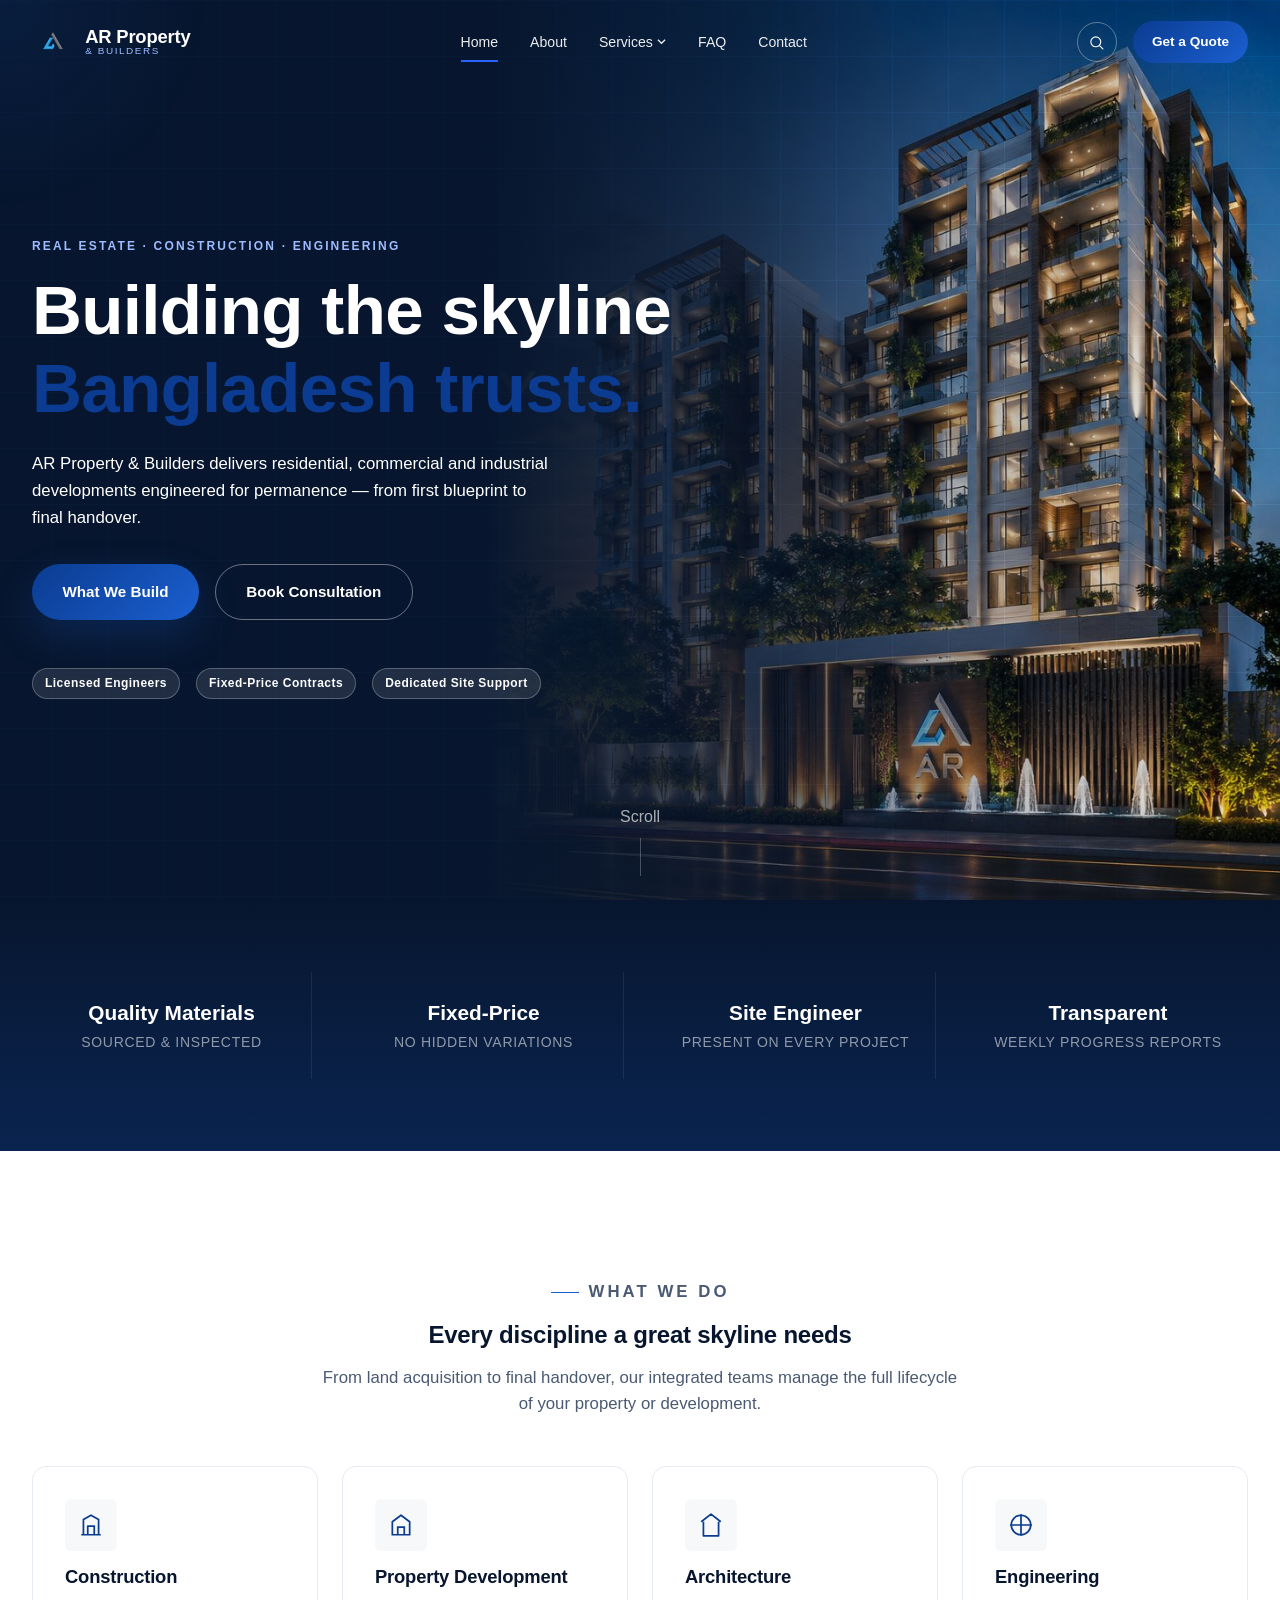
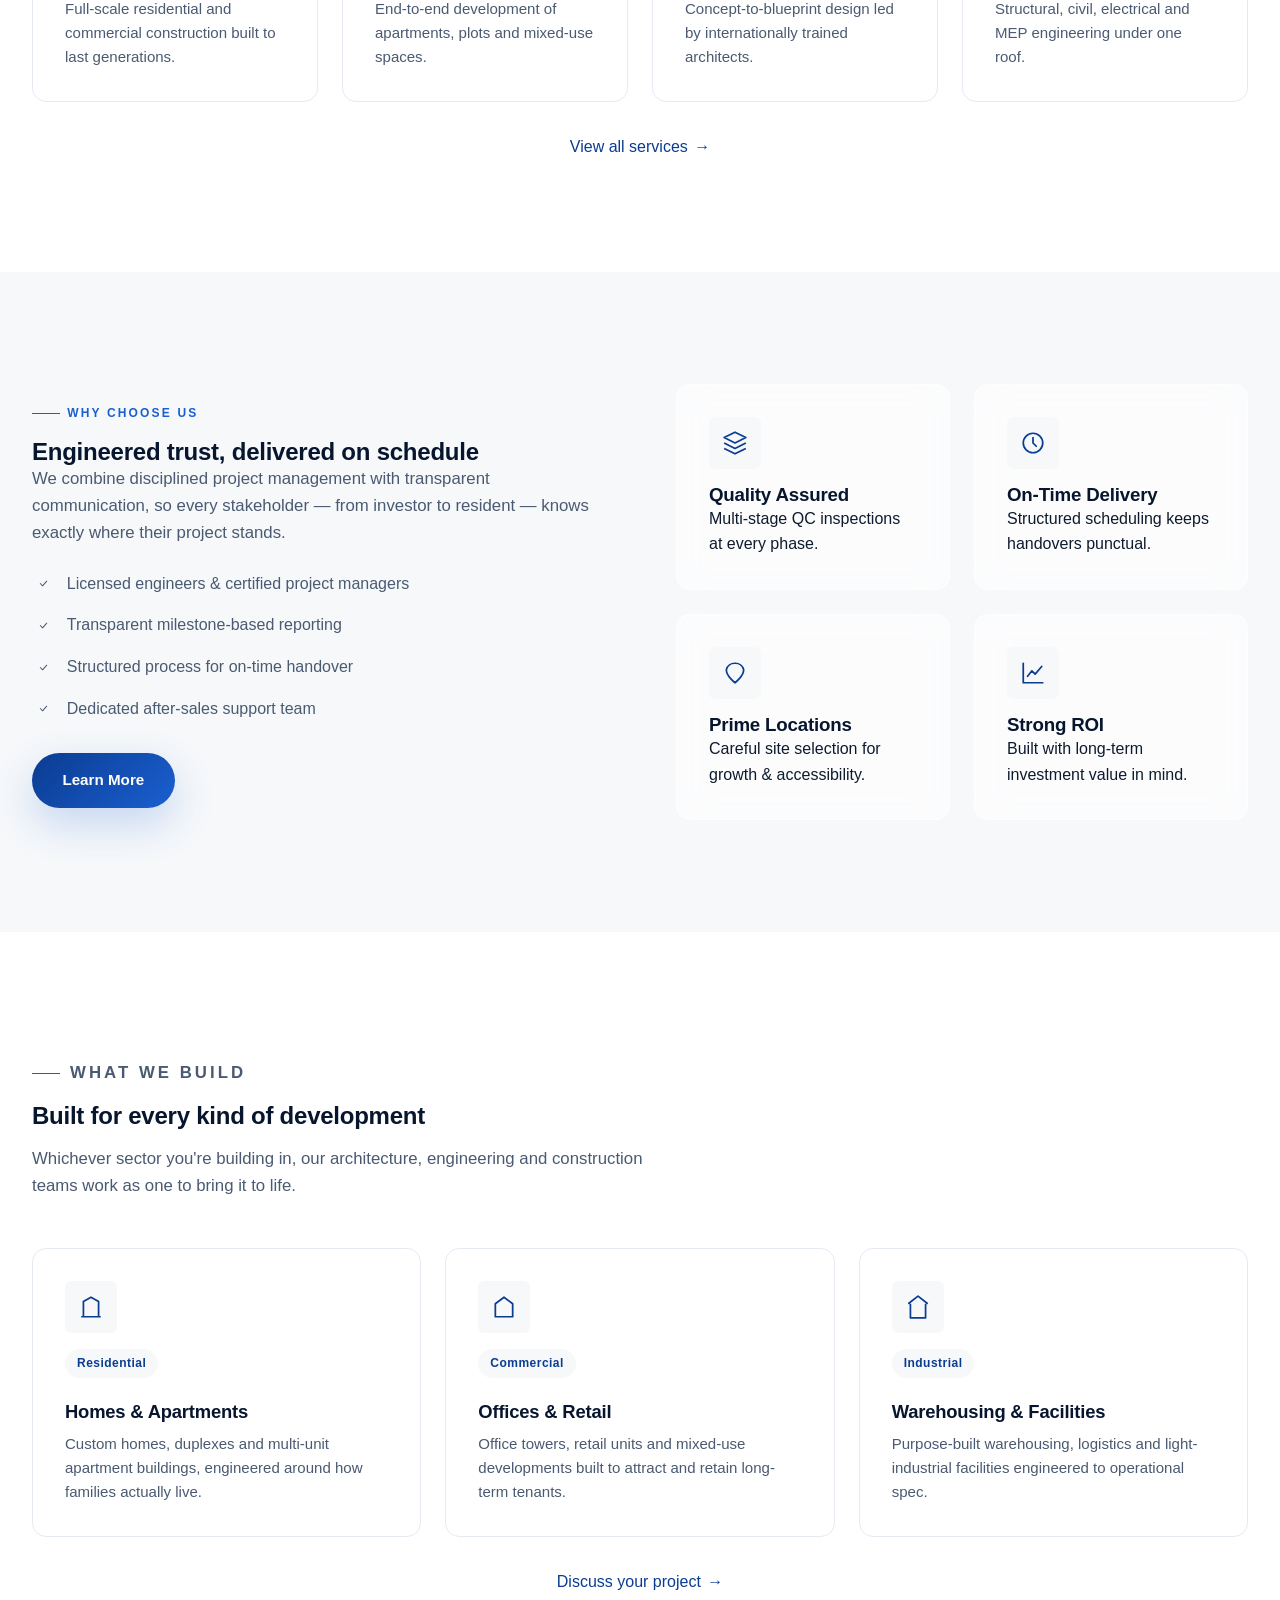
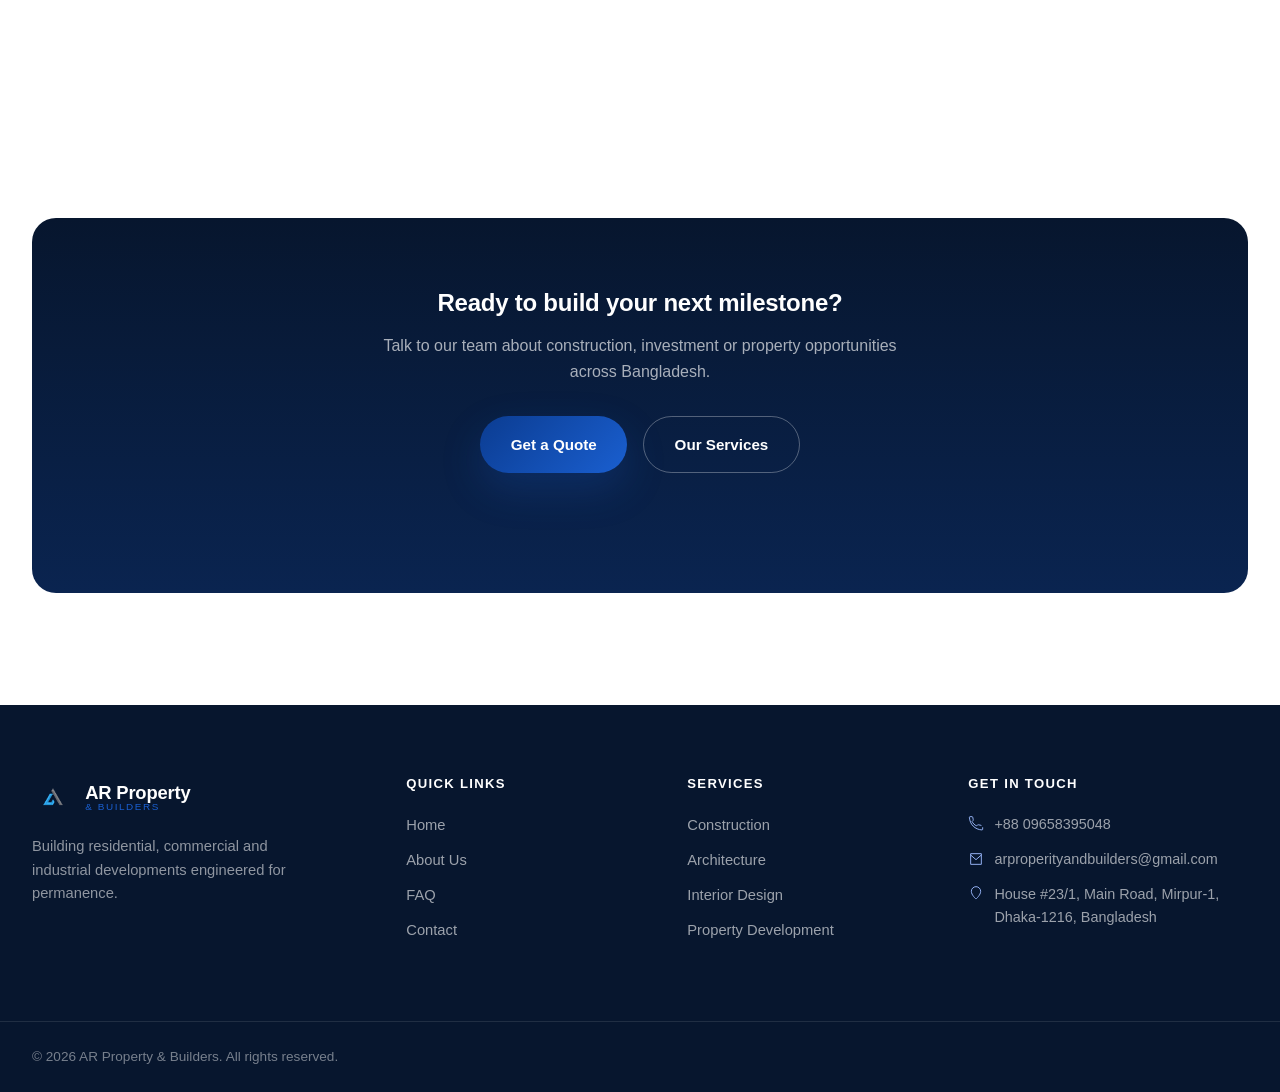
==== commit 460e8e72: "Add files via upload" ====
--- a/index.html
+++ b/index.html
@@ -7,11 +7,11 @@
 <meta name="description" content="AR Property & Builders is a premier real estate and construction company delivering residential, commercial and industrial projects across Bangladesh with uncompromising quality and transparency.">
 <link rel="preconnect" href="https://fonts.googleapis.com">
 <link href="https://fonts.googleapis.com/css2?family=Space+Grotesk:wght@400;500;600;700&family=Inter:wght@400;500;600&family=Poppins:wght@400;500;600;700&display=swap" rel="stylesheet">
-<link rel="icon" type="image/png" href="assets/images/logo.png">
-<link rel="stylesheet" href="css/variables.css">
-<link rel="stylesheet" href="css/style.css">
-<link rel="stylesheet" href="css/animations.css">
-<link rel="stylesheet" href="css/responsive.css">
+<link rel="icon" type="image/png" href="logo.png">
+<link rel="stylesheet" href="variables.css">
+<link rel="stylesheet" href="style.css">
+<link rel="stylesheet" href="animations.css">
+<link rel="stylesheet" href="responsive.css">
 </head>
 <body>
 
@@ -30,7 +30,7 @@
   <div class="nav-wrap">
     <a href="index.html" class="brand">
       <span class="brand-mark">
-        <img src="assets/images/logo.png" alt="AR Property &amp; Builders logo">
+        <img src="logo.png" alt="AR Property &amp; Builders logo">
       </span>
       <span class="brand-text"><b>AR Property</b><span>&amp; Builders</span></span>
     </a>
@@ -261,7 +261,7 @@
   <div class="container footer-top">
     <div class="footer-brand">
       <a href="index.html" class="brand">
-        <span class="brand-mark"><img src="assets/images/logo.png" alt="AR Property &amp; Builders logo"></span>
+        <span class="brand-mark"><img src="logo.png" alt="AR Property &amp; Builders logo"></span>
         <span class="brand-text"><b>AR Property</b><span>&amp; Builders</span></span>
       </a>
       <p>Building residential, commercial and industrial developments engineered for permanence.</p>
@@ -296,11 +296,11 @@
   <svg viewBox="0 0 24 24" fill="none" width="18" height="18"><path d="M12 19V5M5 12L12 5L19 12" stroke="white" stroke-width="2" stroke-linecap="round" stroke-linejoin="round"/></svg>
 </button>
 
-<script src="js/main.js"></script>
-<script src="js/navigation.js"></script>
-<script src="js/animation.js"></script>
-<script src="js/counter.js"></script>
-<script src="js/forms.js"></script>
-<script src="js/components.js"></script>
+<script src="main.js"></script>
+<script src="navigation.js"></script>
+<script src="animation.js"></script>
+<script src="counter.js"></script>
+<script src="forms.js"></script>
+<script src="components.js"></script>
 </body>
 </html>
--- a/variables.css
+++ b/variables.css
@@ -0,0 +1,77 @@
+/* ==========================================================================
+   AR PROPERTY & BUILDERS — DESIGN TOKENS
+   ========================================================================== */
+:root{
+  /* Color System */
+  --navy:#07162E;
+  --blue-deep:#0B3C91;
+  --blue-sec:#1A5FD0;
+  --blue-hover:#2962FF;
+  --white:#FFFFFF;
+  --gray-light:#F6F8FA;
+  --border:#E6EAF2;
+
+  --ink:#0E1B2E;
+  --ink-soft:#4A5A72;
+  --ink-faint:#8B98AC;
+
+  /* Surfaces */
+  --surface-0:var(--white);
+  --surface-1:var(--gray-light);
+  --surface-2:#EFF3F8;
+  --glass-bg:rgba(255,255,255,.62);
+  --glass-border:rgba(255,255,255,.45);
+  --navy-glass:rgba(7,22,46,.72);
+
+  /* Gradients — blue/white only */
+  --grad-primary:linear-gradient(135deg,var(--blue-deep) 0%,var(--blue-sec) 100%);
+  --grad-navy:linear-gradient(180deg,var(--navy) 0%,#0A2450 100%);
+  --grad-line:linear-gradient(90deg,transparent 0%,var(--blue-sec) 50%,transparent 100%);
+  --grad-radial-glow:radial-gradient(circle at 50% 50%,rgba(26,95,208,.18),transparent 70%);
+
+  /* Typography */
+  --font-display:'Space Grotesk',sans-serif;
+  --font-body:'Inter',sans-serif;
+  --font-ui:'Poppins',sans-serif;
+
+  --fs-hero:clamp(2.6rem,5.4vw,5.2rem);
+  --fs-h1:clamp(2.1rem,3.6vw,3.4rem);
+  --fs-h2:clamp(1.7rem,2.6vw,2.5rem);
+  --fs-h3:clamp(1.25rem,1.8vw,1.6rem);
+  --fs-lead:clamp(1.05rem,1.3vw,1.25rem);
+  --fs-body:1rem;
+  --fs-small:.875rem;
+  --fs-micro:.75rem;
+
+  /* Spacing */
+  --space-1:.5rem;
+  --space-2:1rem;
+  --space-3:1.5rem;
+  --space-4:2rem;
+  --space-5:3rem;
+  --space-6:4.5rem;
+  --space-7:7rem;
+  --space-8:9rem;
+
+  --container:1280px;
+  --container-narrow:820px;
+  --radius-sm:6px;
+  --radius-md:14px;
+  --radius-lg:24px;
+  --radius-pill:999px;
+
+  /* Shadow */
+  --shadow-sm:0 2px 8px rgba(7,22,46,.06);
+  --shadow-md:0 12px 32px rgba(7,22,46,.10);
+  --shadow-lg:0 24px 64px rgba(7,22,46,.14);
+  --shadow-blue:0 16px 40px rgba(26,95,208,.22);
+
+  /* Motion */
+  --ease-out:cubic-bezier(.16,1,.3,1);
+  --ease-inout:cubic-bezier(.65,0,.35,1);
+  --dur-fast:.22s;
+  --dur-mid:.5s;
+  --dur-slow:.9s;
+
+  --header-h:84px;
+}
--- a/style.css
+++ b/style.css
@@ -0,0 +1,524 @@
+/* ==========================================================================
+   AR PROPERTY & BUILDERS — CORE STYLESHEET
+   ========================================================================== */
+
+/* ---------- Reset ---------- */
+*,*::before,*::after{box-sizing:border-box;margin:0;padding:0}
+html{scroll-behavior:smooth;-webkit-font-smoothing:antialiased}
+body{
+  font-family:var(--font-body);
+  color:var(--ink);
+  background:var(--surface-0);
+  line-height:1.6;
+  overflow-x:hidden;
+  position:relative;
+}
+img,svg{display:block;max-width:100%}
+a{text-decoration:none;color:inherit}
+ul,ol{list-style:none}
+button,input,textarea,select{font:inherit;color:inherit;border:none;background:none}
+button{cursor:pointer}
+h1,h2,h3,h4{font-family:var(--font-display);font-weight:600;line-height:1.12;letter-spacing:-.01em;color:var(--navy)}
+:focus-visible{outline:2px solid var(--blue-hover);outline-offset:3px}
+
+/* ---------- Layout Primitives ---------- */
+.container{max-width:var(--container);margin-inline:auto;padding-inline:var(--space-4)}
+.container-narrow{max-width:var(--container-narrow);margin-inline:auto;padding-inline:var(--space-4)}
+.section{padding-block:var(--space-7)}
+.section-tight{padding-block:var(--space-6)}
+main{display:block}
+
+.eyebrow{
+  display:inline-flex;align-items:center;gap:.6em;
+  font-family:var(--font-ui);font-size:var(--fs-micro);font-weight:600;
+  letter-spacing:.18em;text-transform:uppercase;color:var(--blue-sec);
+  margin-bottom:var(--space-2);
+}
+.eyebrow::before{content:'';width:28px;height:1px;background:var(--blue-sec)}
+
+.section-head{max-width:640px;margin-bottom:var(--space-5)}
+.section-head.center{margin-inline:auto;text-align:center}
+.section-head p{color:var(--ink-soft);font-size:var(--fs-lead);margin-top:var(--space-2)}
+
+.tag-line{color:var(--ink-soft);font-size:var(--fs-lead)}
+
+/* ---------- Buttons ---------- */
+.btn{
+  position:relative;overflow:hidden;
+  display:inline-flex;align-items:center;justify-content:center;gap:.6em;
+  font-family:var(--font-ui);font-weight:600;font-size:.95rem;
+  padding:1em 2em;border-radius:var(--radius-pill);
+  transition:transform var(--dur-fast) var(--ease-out),box-shadow var(--dur-fast) var(--ease-out),background var(--dur-fast);
+  white-space:nowrap;isolation:isolate;
+}
+.btn-primary{background:var(--grad-primary);color:var(--white);box-shadow:var(--shadow-blue)}
+.btn-primary:hover{transform:translateY(-3px);box-shadow:0 22px 50px rgba(26,95,208,.32)}
+.btn-outline{border:1.5px solid var(--border);color:var(--navy);background:var(--white)}
+.btn-outline:hover{border-color:var(--blue-sec);color:var(--blue-sec);transform:translateY(-3px)}
+.btn-ghost{color:var(--blue-deep);padding:1em 1.2em}
+.btn-ghost::after{content:'→';margin-left:.4em;transition:transform var(--dur-fast) var(--ease-out)}
+.btn-ghost:hover::after{transform:translateX(6px)}
+.btn-sm{padding:.75em 1.4em;font-size:.85rem}
+.btn-block{width:100%}
+
+.ripple{position:absolute;border-radius:50%;background:rgba(255,255,255,.55);transform:scale(0);animation:rippleAnim .65s var(--ease-out);pointer-events:none}
+@keyframes rippleAnim{to{transform:scale(3.2);opacity:0}}
+
+/* ---------- Loading Screen ---------- */
+#loading-screen{
+  position:fixed;inset:0;z-index:9999;background:var(--navy);
+  display:flex;align-items:center;justify-content:center;flex-direction:column;gap:var(--space-3);
+  transition:opacity .6s var(--ease-inout),visibility .6s;
+}
+#loading-screen.hidden{opacity:0;visibility:hidden;pointer-events:none}
+.loader-mark{font-family:var(--font-display);font-size:1.6rem;color:var(--white);letter-spacing:.05em;display:flex;gap:.15em}
+.loader-mark span{display:inline-block;animation:loaderPulse 1.2s var(--ease-inout) infinite}
+.loader-mark span:nth-child(2){animation-delay:.1s}
+.loader-mark span:nth-child(3){animation-delay:.2s}
+@keyframes loaderPulse{0%,100%{opacity:.25;transform:translateY(0)}50%{opacity:1;transform:translateY(-4px)}}
+.loader-bar{width:200px;height:2px;background:rgba(255,255,255,.12);border-radius:2px;overflow:hidden}
+.loader-bar span{display:block;height:100%;width:0%;background:var(--grad-line);background-size:200% 100%;animation:loadBar 1.4s var(--ease-inout) forwards}
+@keyframes loadBar{to{width:100%}}
+
+/* ---------- Scroll Progress ---------- */
+#scroll-progress{position:fixed;top:0;left:0;height:3px;width:0%;background:var(--grad-primary);z-index:1200;transition:width .1s linear}
+
+/* ---------- Cursor Glow ---------- */
+#cursor-glow{
+  position:fixed;width:420px;height:420px;border-radius:50%;
+  background:radial-gradient(circle,rgba(26,95,208,.10),transparent 70%);
+  pointer-events:none;z-index:2;transform:translate(-50%,-50%);
+  transition:opacity .3s;left:0;top:0;
+}
+@media(hover:none){#cursor-glow{display:none}}
+
+/* ---------- Header ---------- */
+header.site-header{
+  position:fixed;top:0;left:0;right:0;z-index:1000;
+  height:var(--header-h);display:flex;align-items:center;
+  transition:background var(--dur-mid) var(--ease-out),box-shadow var(--dur-mid),height var(--dur-mid);
+}
+header.site-header .nav-wrap{
+  width:100%;display:flex;align-items:center;justify-content:space-between;
+  max-width:var(--container);margin-inline:auto;padding-inline:var(--space-4);
+}
+header.site-header::before{
+  content:'';position:absolute;inset:0;
+  background:var(--glass-bg);backdrop-filter:blur(18px) saturate(160%);-webkit-backdrop-filter:blur(18px) saturate(160%);
+  border-bottom:1px solid transparent;opacity:0;transition:opacity var(--dur-mid);
+}
+header.site-header.scrolled::before{opacity:1;border-color:var(--border)}
+header.site-header.scrolled{height:68px;box-shadow:var(--shadow-sm)}
+
+.brand{position:relative;z-index:2;display:flex;align-items:center;gap:.7em}
+.brand-mark{
+  width:42px;height:42px;position:relative;flex:none;
+}
+.brand-mark svg{width:100%;height:100%}
+.brand-mark img{width:100%;height:100%;object-fit:contain}
+.brand-text{display:flex;flex-direction:column;line-height:1.05}
+.brand-text b{font-family:var(--font-display);font-size:1.15rem;color:var(--navy);letter-spacing:-.01em}
+.brand-text span{font-family:var(--font-ui);font-size:.62rem;letter-spacing:.16em;color:var(--blue-sec);text-transform:uppercase}
+
+nav.main-nav{position:relative;z-index:2}
+nav.main-nav > ul{display:flex;align-items:center;gap:var(--space-4)}
+nav.main-nav > ul > li{position:relative}
+nav.main-nav > ul > li > a{
+  font-family:var(--font-ui);font-size:.88rem;font-weight:500;color:var(--ink);
+  padding:.5em 0;position:relative;display:inline-flex;align-items:center;gap:.3em;
+}
+nav.main-nav > ul > li > a::after{
+  content:'';position:absolute;left:0;bottom:-2px;width:0;height:2px;background:var(--blue-hover);
+  transition:width var(--dur-fast) var(--ease-out);
+}
+nav.main-nav > ul > li > a:hover::after,
+nav.main-nav > ul > li > a.active::after{width:100%}
+nav.main-nav > ul > li > a.active{color:var(--blue-deep)}
+.caret{width:9px;height:9px;transition:transform var(--dur-fast)}
+li.has-mega:hover .caret{transform:rotate(180deg)}
+
+.header-actions{display:flex;align-items:center;gap:var(--space-2);position:relative;z-index:2}
+.icon-btn{
+  width:40px;height:40px;border-radius:50%;display:flex;align-items:center;justify-content:center;
+  border:1px solid var(--border);transition:all var(--dur-fast) var(--ease-out);background:var(--white);
+}
+.icon-btn:hover{border-color:var(--blue-sec);color:var(--blue-sec);transform:translateY(-2px)}
+.icon-btn svg{width:17px;height:17px}
+
+/* Header sitting over a dark hero image (index.html) — light text until scrolled */
+.site-header.on-dark:not(.scrolled) .brand-text b{color:var(--white)}
+.site-header.on-dark:not(.scrolled) .brand-text span{color:#9DBBFF}
+.site-header.on-dark:not(.scrolled) nav.main-nav>ul>li>a{color:rgba(255,255,255,.92)}
+.site-header.on-dark:not(.scrolled) .icon-btn{border-color:rgba(255,255,255,.35);color:var(--white);background:transparent}
+.site-header.on-dark:not(.scrolled) .hamburger span{background:var(--white)}
+
+/* Mega Menu */
+.mega-menu{
+  position:absolute;top:calc(100% + 22px);left:50%;transform:translateX(-50%) translateY(10px);
+  width:min(880px,90vw);background:var(--white);border:1px solid var(--border);border-radius:var(--radius-md);
+  box-shadow:var(--shadow-lg);padding:var(--space-4);display:grid;grid-template-columns:repeat(3,1fr);gap:var(--space-3);
+  opacity:0;visibility:hidden;pointer-events:none;transition:all var(--dur-mid) var(--ease-out);
+}
+li.has-mega:hover .mega-menu{opacity:1;visibility:visible;pointer-events:auto;transform:translateX(-50%) translateY(0)}
+.mega-col h4{font-size:.7rem;text-transform:uppercase;letter-spacing:.14em;color:var(--blue-sec);font-family:var(--font-ui);margin-bottom:.9em}
+.mega-col a{display:block;padding:.5em 0;font-size:.9rem;color:var(--ink-soft);transition:color var(--dur-fast),transform var(--dur-fast)}
+.mega-col a:hover{color:var(--blue-deep);transform:translateX(4px)}
+
+/* Search overlay */
+.search-overlay{
+  position:fixed;inset:0;z-index:1500;background:var(--navy-glass);backdrop-filter:blur(10px);
+  display:flex;align-items:flex-start;justify-content:center;padding-top:14vh;
+  opacity:0;visibility:hidden;transition:all var(--dur-mid) var(--ease-out);
+}
+.search-overlay.open{opacity:1;visibility:visible}
+.search-box{width:min(680px,90vw);position:relative}
+.search-box input{
+  width:100%;background:transparent;border:none;border-bottom:2px solid rgba(255,255,255,.3);
+  color:var(--white);font-family:var(--font-display);font-size:2rem;padding:.4em 0;
+}
+.search-box input::placeholder{color:rgba(255,255,255,.4)}
+.search-close{position:absolute;top:-70px;right:0;color:var(--white);width:44px;height:44px;border:1px solid rgba(255,255,255,.3);border-radius:50%;display:flex;align-items:center;justify-content:center}
+
+/* Mobile Nav */
+.hamburger{display:none;width:44px;height:44px;position:relative;z-index:2;flex:none}
+.hamburger span{display:block;width:22px;height:2px;background:var(--navy);margin:5px auto;transition:all var(--dur-fast) var(--ease-inout)}
+.hamburger.active span:nth-child(1){transform:translateY(7px) rotate(45deg)}
+.hamburger.active span:nth-child(2){opacity:0}
+.hamburger.active span:nth-child(3){transform:translateY(-7px) rotate(-45deg)}
+
+.mobile-nav{
+  position:fixed;inset:0;background:var(--navy);z-index:998;
+  display:flex;flex-direction:column;justify-content:center;padding:var(--space-5);
+  clip-path:circle(0% at 92% 5%);transition:clip-path .7s var(--ease-inout);
+}
+.mobile-nav.open{clip-path:circle(150% at 92% 5%)}
+.mobile-nav ul{display:flex;flex-direction:column;gap:var(--space-2)}
+.mobile-nav a{
+  font-family:var(--font-display);font-size:1.7rem;color:var(--white);opacity:.5;
+  transition:opacity var(--dur-fast),transform var(--dur-fast);display:inline-block;
+}
+.mobile-nav.open a{opacity:1}
+.mobile-nav a:hover{transform:translateX(10px);color:#9DBBFF}
+.mobile-nav .mn-meta{margin-top:var(--space-5);color:rgba(255,255,255,.5);font-size:.85rem;display:flex;flex-direction:column;gap:.5em}
+
+/* ---------- Blueprint Grid Background (signature motif) ---------- */
+.bp-grid{position:absolute;inset:0;overflow:hidden;pointer-events:none}
+.bp-grid svg{width:100%;height:100%}
+.bp-grid .bp-line{stroke:var(--border);stroke-width:1}
+.bp-grid .bp-line-accent{stroke:rgba(26,95,208,.28)}
+
+/* ---------- Hero ---------- */
+.hero{
+  position:relative;min-height:100vh;display:flex;align-items:center;
+  padding-top:var(--header-h);overflow:hidden;
+  background:
+    linear-gradient(90deg,var(--navy) 0%,var(--navy) 38%,rgba(7,22,46,.72) 58%,rgba(7,22,46,.25) 78%,rgba(7,22,46,.05) 100%),
+    url('hero-building.jpg') right center / cover no-repeat;
+}
+.hero .bp-grid{opacity:.35;mix-blend-mode:overlay}
+.hero-copy h1,.hero-copy .eyebrow,.hero-copy .tag-line{color:var(--white)}
+.hero-copy h1 em{color:#7EB2FF}
+.hero-copy .eyebrow{color:#9DBBFF}
+.hero-copy .eyebrow::before{background:#9DBBFF}
+.hero-meta div b{color:var(--white)}
+.hero-meta div span{color:rgba(255,255,255,.65)}
+.hero-cta .pill{background:rgba(255,255,255,.1);color:var(--white);border:1px solid rgba(255,255,255,.25)}
+.hero .btn-outline{border-color:rgba(255,255,255,.4);color:var(--white);background:transparent}
+.hero .btn-outline:hover{border-color:var(--white);background:rgba(255,255,255,.08)}
+.hero .scroll-cue{color:rgba(255,255,255,.65)}
+.hero .scroll-cue .line{background:rgba(255,255,255,.25)}
+.hero-inner{position:relative;z-index:3;width:100%}
+.hero-copy{max-width:640px}
+.hero-copy h1{font-size:var(--fs-hero);margin-bottom:var(--space-3)}
+.hero-copy h1 em{font-style:normal;color:var(--blue-deep);position:relative}
+.hero-copy .tag-line{max-width:520px;margin-bottom:var(--space-4)}
+.hero-cta{display:flex;gap:var(--space-2);flex-wrap:wrap;margin-bottom:var(--space-5)}
+.hero-meta{display:flex;gap:var(--space-5);flex-wrap:wrap}
+.hero-meta div b{display:block;font-family:var(--font-display);font-size:1.7rem;color:var(--navy)}
+.hero-meta div span{font-size:var(--fs-small);color:var(--ink-soft)}
+
+.hero-visual{position:relative;aspect-ratio:1/1.05}
+.hero-visual svg{width:100%;height:100%}
+
+.scroll-cue{position:absolute;bottom:var(--space-3);left:50%;transform:translateX(-50%);display:flex;flex-direction:column;align-items:center;gap:.5em;z-index:3;color:var(--ink-faint)}
+.scroll-cue .line{width:1px;height:38px;background:var(--border);position:relative;overflow:hidden}
+.scroll-cue .line::after{content:'';position:absolute;top:-100%;left:0;width:100%;height:100%;background:var(--blue-sec);animation:scrollCue 1.8s var(--ease-inout) infinite}
+@keyframes scrollCue{to{top:100%}}
+
+/* ---------- Stats strip ---------- */
+.stats-strip{background:var(--grad-navy);position:relative;overflow:hidden}
+.stats-grid{display:grid;grid-template-columns:repeat(4,1fr);gap:var(--space-4);position:relative;z-index:2}
+.stat-item{text-align:center;padding:var(--space-3) 0;border-right:1px solid rgba(255,255,255,.08)}
+.stat-item:last-child{border-right:none}
+.stat-item b{display:block;font-family:var(--font-display);font-size:clamp(2rem,3.4vw,3.2rem);color:var(--white);font-weight:600}
+.stat-item span{color:rgba(255,255,255,.55);font-size:var(--fs-small);letter-spacing:.05em;text-transform:uppercase}
+
+/* ---------- Cards ---------- */
+.card-grid{display:grid;gap:var(--space-3)}
+.grid-3{grid-template-columns:repeat(3,1fr)}
+.grid-4{grid-template-columns:repeat(4,1fr)}
+.grid-2{grid-template-columns:repeat(2,1fr)}
+
+.card{
+  position:relative;background:var(--white);border:1px solid var(--border);border-radius:var(--radius-md);
+  padding:var(--space-4);transition:transform var(--dur-mid) var(--ease-out),box-shadow var(--dur-mid) var(--ease-out),border-color var(--dur-mid);
+  overflow:hidden;
+}
+.card::before{content:'';position:absolute;inset:0;border-radius:inherit;padding:1px;background:var(--grad-primary);opacity:0;transition:opacity var(--dur-mid);-webkit-mask:linear-gradient(#fff 0 0) content-box,linear-gradient(#fff 0 0);-webkit-mask-composite:xor;mask-composite:exclude;pointer-events:none}
+.card:hover{transform:translateY(-8px);box-shadow:var(--shadow-lg)}
+.card:hover::before{opacity:1}
+.card .corner{position:absolute;width:12px;height:12px;border:1.5px solid var(--blue-sec);opacity:0;transition:opacity var(--dur-mid)}
+.card:hover .corner{opacity:.7}
+.card .corner.tl{top:8px;left:8px;border-right:none;border-bottom:none}
+.card .corner.br{bottom:8px;right:8px;border-left:none;border-top:none}
+
+.card-icon{width:52px;height:52px;border-radius:var(--radius-sm);background:var(--surface-1);display:flex;align-items:center;justify-content:center;margin-bottom:var(--space-2)}
+.card-icon svg{width:26px;height:26px;stroke:var(--blue-deep)}
+.card h3{font-size:1.15rem;margin-bottom:.5em}
+.card p{color:var(--ink-soft);font-size:.94rem}
+.card-num{position:absolute;top:var(--space-3);right:var(--space-3);font-family:var(--font-display);font-size:.75rem;color:var(--ink-faint);letter-spacing:.1em}
+.card-link{display:inline-flex;align-items:center;gap:.5em;margin-top:var(--space-2);font-family:var(--font-ui);font-size:.82rem;font-weight:600;color:var(--blue-deep);letter-spacing:.02em}
+.card-link svg{width:14px;height:14px;transition:transform var(--dur-fast) var(--ease-out)}
+.card:hover .card-link svg{transform:translateX(3px)}
+
+/* Glass card */
+.glass-card{
+  background:var(--glass-bg);border:1px solid var(--glass-border);backdrop-filter:blur(16px);-webkit-backdrop-filter:blur(16px);
+  border-radius:var(--radius-md);padding:var(--space-4);
+}
+
+/* Inline content photo */
+.photo-frame{border-radius:var(--radius-lg);overflow:hidden;box-shadow:var(--shadow-lg);aspect-ratio:4/3;border:1px solid var(--border)}
+.photo-frame img{width:100%;height:100%;object-fit:cover;display:block}
+
+/* ---------- Feature split ---------- */
+.split{display:grid;grid-template-columns:1fr 1fr;gap:var(--space-6);align-items:center}
+.split.reverse{direction:rtl}
+.split.reverse > *{direction:ltr}
+.list-check{display:flex;flex-direction:column;gap:var(--space-2);margin-top:var(--space-3)}
+.list-check li{display:flex;gap:.8em;align-items:flex-start;color:var(--ink-soft)}
+.list-check .tick{flex:none;width:22px;height:22px;border-radius:50%;background:var(--surface-1);display:flex;align-items:center;justify-content:center;margin-top:2px}
+.list-check .tick svg{width:11px;height:11px;stroke:var(--blue-deep)}
+
+/* ---------- Timeline ---------- */
+.timeline{position:relative;margin-top:var(--space-5)}
+.timeline::before{content:'';position:absolute;left:20px;top:0;bottom:0;width:1px;background:var(--border)}
+.timeline-item{position:relative;padding-left:60px;padding-bottom:var(--space-5)}
+.timeline-item:last-child{padding-bottom:0}
+.timeline-dot{position:absolute;left:12px;top:2px;width:17px;height:17px;border-radius:50%;background:var(--white);border:2px solid var(--blue-sec)}
+.timeline-item h4{font-family:var(--font-display);color:var(--navy);margin-bottom:.3em}
+.timeline-item .yr{font-family:var(--font-ui);color:var(--blue-sec);font-size:.8rem;letter-spacing:.1em;font-weight:600}
+.timeline-item p{color:var(--ink-soft)}
+
+/* Horizontal process timeline (construction) */
+.process-line{display:grid;grid-template-columns:repeat(5,1fr);gap:var(--space-2);position:relative;margin-top:var(--space-5)}
+.process-line::before{content:'';position:absolute;top:26px;left:5%;right:5%;height:1px;background:var(--border);z-index:0}
+.process-step{position:relative;z-index:1;text-align:center}
+.process-step .pnum{
+  width:52px;height:52px;border-radius:50%;background:var(--white);border:1.5px solid var(--border);
+  display:flex;align-items:center;justify-content:center;margin:0 auto var(--space-2);
+  font-family:var(--font-display);color:var(--blue-deep);font-weight:600;transition:all var(--dur-mid) var(--ease-out);
+}
+.process-step.active .pnum,.process-step:hover .pnum{background:var(--grad-primary);color:var(--white);border-color:transparent;box-shadow:var(--shadow-blue)}
+.process-step h4{font-size:1rem;margin-bottom:.3em}
+.process-step p{color:var(--ink-soft);font-size:.85rem}
+
+/* ---------- Testimonials ---------- */
+.testi-track{display:flex;gap:var(--space-3);overflow:hidden;position:relative}
+.testi-card{min-width:340px;background:var(--surface-1);border-radius:var(--radius-md);padding:var(--space-4);border:1px solid var(--border)}
+.testi-card p{font-size:1.02rem;color:var(--ink);margin-bottom:var(--space-3);font-family:var(--font-display);font-weight:400;line-height:1.5}
+.testi-person b{display:block;color:var(--navy)}
+.testi-person span{color:var(--ink-soft);font-size:.85rem}
+.testi-quote-mark{font-family:var(--font-display);font-size:3rem;color:var(--border);line-height:1;margin-bottom:.2em}
+.testi-controls{display:flex;gap:.6em;margin-top:var(--space-4)}
+.testi-controls button{width:40px;height:40px;border-radius:50%;border:1px solid var(--border);display:flex;align-items:center;justify-content:center;transition:all var(--dur-fast)}
+.testi-controls button:hover{background:var(--blue-deep);color:var(--white);border-color:var(--blue-deep)}
+
+/* ---------- News/Blog Cards ---------- */
+.news-card{border:1px solid var(--border);border-radius:var(--radius-md);overflow:hidden;background:var(--white);transition:all var(--dur-mid) var(--ease-out)}
+.news-card:hover{transform:translateY(-6px);box-shadow:var(--shadow-lg)}
+.news-thumb{height:170px;position:relative;background:var(--grad-navy);overflow:hidden}
+.news-body{padding:var(--space-3)}
+.news-cat{font-family:var(--font-ui);font-size:.7rem;letter-spacing:.12em;text-transform:uppercase;color:var(--blue-sec);font-weight:600}
+.news-body h3{font-size:1.08rem;margin:.5em 0}
+.news-meta{display:flex;justify-content:space-between;color:var(--ink-faint);font-size:.8rem;margin-top:var(--space-2);padding-top:var(--space-2);border-top:1px solid var(--border)}
+
+/* ---------- CTA band ---------- */
+.cta-band{position:relative;background:var(--grad-navy);border-radius:var(--radius-lg);padding:var(--space-6) var(--space-5);overflow:hidden;text-align:center}
+.cta-band h2{color:var(--white)}
+.cta-band p{color:rgba(255,255,255,.65);max-width:520px;margin:var(--space-2) auto var(--space-4)}
+.cta-band .btn-outline{background:transparent;border-color:rgba(255,255,255,.3);color:var(--white)}
+.cta-band .btn-outline:hover{border-color:var(--white)}
+
+/* ---------- Footer ---------- */
+footer.site-footer{background:var(--navy);color:rgba(255,255,255,.7);position:relative;overflow:hidden}
+.footer-top{display:grid;grid-template-columns:1.4fr 1fr 1fr 1.2fr;gap:var(--space-5);padding-block:var(--space-6)}
+.footer-brand .brand-text b{color:var(--white)}
+.footer-brand p{margin-top:var(--space-2);color:rgba(255,255,255,.55);max-width:280px;font-size:.92rem}
+.footer-col h4{font-family:var(--font-ui);color:var(--white);font-size:.82rem;letter-spacing:.1em;text-transform:uppercase;margin-bottom:var(--space-2)}
+.footer-col a{display:block;padding:.4em 0;color:rgba(255,255,255,.6);font-size:.92rem;transition:all var(--dur-fast)}
+.footer-col a:hover{color:var(--white);transform:translateX(4px)}
+.footer-col .contact-row{display:flex;gap:.7em;padding:.4em 0;color:rgba(255,255,255,.6);font-size:.9rem}
+.footer-col .contact-row svg{flex:none;width:16px;height:16px;margin-top:.2em;stroke:#9DBBFF}
+
+.newsletter-box{display:flex;gap:.5em;margin-top:var(--space-2)}
+.newsletter-box input{flex:1;background:rgba(255,255,255,.06);border:1px solid rgba(255,255,255,.14);border-radius:var(--radius-pill);padding:.85em 1.2em;color:var(--white);font-size:.88rem}
+.newsletter-box input::placeholder{color:rgba(255,255,255,.4)}
+.newsletter-box button{background:var(--grad-primary);color:var(--white);border-radius:50%;width:44px;height:44px;flex:none;display:flex;align-items:center;justify-content:center}
+
+.footer-bottom{border-top:1px solid rgba(255,255,255,.1);padding-block:var(--space-3);display:flex;justify-content:space-between;align-items:center;flex-wrap:wrap;gap:var(--space-2);font-size:.85rem;color:rgba(255,255,255,.45)}
+.footer-legal{display:flex;gap:var(--space-3)}
+.footer-legal a:hover{color:var(--white)}
+
+#back-to-top{
+  position:fixed;bottom:var(--space-3);right:var(--space-3);width:50px;height:50px;border-radius:50%;
+  background:var(--grad-primary);color:var(--white);display:flex;align-items:center;justify-content:center;
+  box-shadow:var(--shadow-blue);z-index:900;opacity:0;visibility:hidden;transform:translateY(20px);
+  transition:all var(--dur-mid) var(--ease-out);
+}
+#back-to-top.show{opacity:1;visibility:visible;transform:translateY(0)}
+#back-to-top:hover{transform:translateY(-4px)}
+
+/* ---------- Breadcrumb / page hero ---------- */
+.page-hero{position:relative;padding-top:calc(var(--header-h) + var(--space-6));padding-bottom:var(--space-6);background:var(--surface-1);overflow:hidden}
+.page-hero.photo{
+  padding-bottom:var(--space-7);
+  background-size:cover;
+  background-position:center;
+  background-repeat:no-repeat;
+}
+.page-hero.photo .bp-grid{opacity:.3;mix-blend-mode:overlay}
+.page-hero.photo h1,.page-hero.photo .tag-line{color:var(--white)}
+.page-hero.photo .eyebrow{color:#9DBBFF}
+.page-hero.photo .eyebrow::before{background:#9DBBFF}
+.page-hero.photo .breadcrumb,.page-hero.photo .breadcrumb a{color:rgba(255,255,255,.7)}
+.page-hero.photo .breadcrumb a:hover{color:var(--white)}
+.page-hero.photo .breadcrumb .sep{color:rgba(255,255,255,.4)}
+.page-hero h1{font-size:var(--fs-h1)}
+.breadcrumb{display:flex;align-items:center;gap:.5em;font-size:.85rem;color:var(--ink-soft);margin-bottom:var(--space-2)}
+.breadcrumb a{color:var(--ink-soft)}
+.breadcrumb a:hover{color:var(--blue-deep)}
+.breadcrumb .sep{color:var(--ink-faint)}
+.page-hero .tag-line{max-width:600px}
+
+/* ---------- Forms ---------- */
+.form-group{position:relative;margin-bottom:var(--space-3)}
+.form-group input,.form-group textarea,.form-group select{
+  width:100%;border:1.5px solid var(--border);border-radius:var(--radius-sm);
+  padding:1.2em 1em .6em;background:var(--white);font-size:.96rem;transition:border-color var(--dur-fast);
+}
+.form-group textarea{min-height:130px;resize:vertical}
+.form-group label{
+  position:absolute;left:1em;top:1.2em;color:var(--ink-faint);font-size:.96rem;
+  transition:all var(--dur-fast) var(--ease-out);pointer-events:none;background:var(--white);padding-inline:.2em;
+}
+.form-group input:focus,.form-group textarea:focus,.form-group select:focus{border-color:var(--blue-sec)}
+.form-group input:focus + label,.form-group input:not(:placeholder-shown) + label,
+.form-group textarea:focus + label,.form-group textarea:not(:placeholder-shown) + label,
+.form-group.filled label{
+  top:-.6em;font-size:.72rem;color:var(--blue-deep);font-weight:600;
+}
+.form-group .err-msg{color:#D64545;font-size:.78rem;margin-top:.4em;display:none}
+.form-group.error input,.form-group.error textarea{border-color:#D64545}
+.form-group.error .err-msg{display:block}
+.form-group.success input{border-color:#1F9D55}
+.form-row{display:grid;grid-template-columns:1fr 1fr;gap:var(--space-2)}
+.form-note{font-size:.8rem;color:var(--ink-faint);margin-top:var(--space-1)}
+.form-success-banner{
+  display:none;background:#F0FBF4;border:1px solid #BFE8CB;color:#1F7A3D;border-radius:var(--radius-sm);
+  padding:1em 1.2em;margin-bottom:var(--space-3);font-size:.9rem;align-items:center;gap:.6em;
+}
+.form-success-banner.show{display:flex}
+button[type="submit"].loading{pointer-events:none}
+button[type="submit"] .spinner{display:none;width:16px;height:16px;border:2px solid rgba(255,255,255,.4);border-top-color:#fff;border-radius:50%;animation:spin .7s linear infinite}
+button[type="submit"].loading .spinner{display:inline-block}
+button[type="submit"].loading .btn-label{opacity:.6}
+@keyframes spin{to{transform:rotate(360deg)}}
+
+/* ---------- Accordion (FAQ) ---------- */
+.accordion-item{border-bottom:1px solid var(--border)}
+.accordion-head{display:flex;justify-content:space-between;align-items:center;padding:var(--space-3) 0;cursor:pointer}
+.accordion-head h3{font-size:1.02rem;font-family:var(--font-body);font-weight:600}
+.accordion-plus{width:26px;height:26px;flex:none;position:relative}
+.accordion-plus::before,.accordion-plus::after{content:'';position:absolute;background:var(--blue-deep);top:50%;left:50%;transform:translate(-50%,-50%)}
+.accordion-plus::before{width:14px;height:2px}
+.accordion-plus::after{width:2px;height:14px;transition:transform var(--dur-fast) var(--ease-out)}
+.accordion-item.open .accordion-plus::after{transform:translate(-50%,-50%) rotate(90deg) scaleY(0)}
+.accordion-body{max-height:0;overflow:hidden;transition:max-height var(--dur-mid) var(--ease-out)}
+.accordion-body p{padding-bottom:var(--space-3);color:var(--ink-soft)}
+
+/* ---------- Tabs ---------- */
+.tabs-nav{display:flex;gap:var(--space-2);border-bottom:1px solid var(--border);margin-bottom:var(--space-4);flex-wrap:wrap}
+.tabs-nav button{padding:.9em 0;font-family:var(--font-ui);font-weight:600;font-size:.88rem;color:var(--ink-soft);position:relative;margin-right:var(--space-3)}
+.tabs-nav button::after{content:'';position:absolute;bottom:-1px;left:0;width:0;height:2px;background:var(--blue-hover);transition:width var(--dur-fast) var(--ease-out)}
+.tabs-nav button.active{color:var(--blue-deep)}
+.tabs-nav button.active::after{width:100%}
+.tab-panel{display:none}
+.tab-panel.active{display:block;animation:fadeUp .5s var(--ease-out)}
+
+/* ---------- Filter chips ---------- */
+.filter-chips{display:flex;gap:.6em;flex-wrap:wrap;margin-bottom:var(--space-4)}
+.chip{padding:.6em 1.3em;border-radius:var(--radius-pill);border:1px solid var(--border);font-size:.85rem;font-family:var(--font-ui);font-weight:500;transition:all var(--dur-fast)}
+.chip.active,.chip:hover{background:var(--navy);color:var(--white);border-color:var(--navy)}
+
+/* ---------- Progress bars ---------- */
+.progress-item{margin-bottom:var(--space-3)}
+.progress-item .p-head{display:flex;justify-content:space-between;font-size:.88rem;margin-bottom:.5em}
+.progress-track{height:6px;border-radius:3px;background:var(--surface-2);overflow:hidden}
+.progress-fill{height:100%;border-radius:3px;background:var(--grad-primary);width:0%;transition:width 1.4s var(--ease-out)}
+
+/* ---------- Modal ---------- */
+.modal-overlay{position:fixed;inset:0;background:rgba(7,22,46,.55);backdrop-filter:blur(6px);z-index:1400;display:flex;align-items:center;justify-content:center;opacity:0;visibility:hidden;transition:all var(--dur-mid) var(--ease-out);padding:var(--space-3)}
+.modal-overlay.open{opacity:1;visibility:visible}
+.modal-box{background:var(--white);border-radius:var(--radius-md);max-width:640px;width:100%;max-height:85vh;overflow-y:auto;padding:var(--space-5);transform:scale(.92) translateY(20px);transition:transform var(--dur-mid) var(--ease-out);position:relative}
+.modal-overlay.open .modal-box{transform:scale(1) translateY(0)}
+.modal-close{position:absolute;top:var(--space-3);right:var(--space-3);width:38px;height:38px;border-radius:50%;border:1px solid var(--border);display:flex;align-items:center;justify-content:center}
+
+/* Rich modal content (services & projects) */
+.modal-eyebrow{font-family:var(--font-ui);font-size:.72rem;letter-spacing:.14em;text-transform:uppercase;color:var(--blue-sec);font-weight:600;display:block;margin-bottom:.6em}
+.modal-title{font-size:1.6rem;margin-bottom:.3em}
+.modal-tagline{color:var(--ink-soft);font-size:.98rem;margin-bottom:var(--space-3)}
+.modal-specs{display:grid;grid-template-columns:repeat(2,1fr);gap:.7em;margin-bottom:var(--space-3)}
+.modal-spec{border:1px solid var(--border);border-radius:var(--radius-sm);padding:.8em 1em}
+.modal-spec .spec-k{display:block;font-family:var(--font-ui);font-size:.68rem;letter-spacing:.08em;text-transform:uppercase;color:var(--ink-faint);margin-bottom:.3em}
+.modal-spec .spec-v{display:block;font-weight:600;color:var(--navy);font-size:.92rem}
+.modal-section{margin-bottom:var(--space-3)}
+.modal-section h4{font-family:var(--font-ui);font-size:.72rem;letter-spacing:.1em;text-transform:uppercase;color:var(--navy);margin-bottom:.7em;font-weight:600}
+.modal-list{display:grid;gap:.55em}
+.modal-list li{display:flex;gap:.6em;align-items:flex-start;color:var(--ink);font-size:.92rem}
+.modal-list li svg{width:15px;height:15px;stroke:var(--blue-deep);flex:none;margin-top:.2em}
+.modal-cta{display:flex;gap:.8em;flex-wrap:wrap;margin-top:var(--space-2)}
+@media(max-width:640px){.modal-specs{grid-template-columns:1fr}}
+
+/* ---------- Toast ---------- */
+#toast-wrap{position:fixed;bottom:var(--space-3);left:var(--space-3);z-index:1600;display:flex;flex-direction:column;gap:.6em}
+.toast{background:var(--navy);color:var(--white);padding:1em 1.4em;border-radius:var(--radius-sm);font-size:.88rem;box-shadow:var(--shadow-lg);display:flex;align-items:center;gap:.7em;transform:translateX(-120%);transition:transform .5s var(--ease-out)}
+.toast.show{transform:translateX(0)}
+.toast .dot{width:8px;height:8px;border-radius:50%;background:#4ADE80;flex:none}
+
+/* ---------- Tooltip ---------- */
+[data-tooltip]{position:relative}
+[data-tooltip]::after{
+  content:attr(data-tooltip);position:absolute;bottom:calc(100% + 8px);left:50%;transform:translateX(-50%) scale(.9);
+  background:var(--navy);color:var(--white);padding:.4em .8em;border-radius:6px;font-size:.75rem;white-space:nowrap;
+  opacity:0;visibility:hidden;transition:all var(--dur-fast);pointer-events:none;
+}
+[data-tooltip]:hover::after{opacity:1;visibility:visible;transform:translateX(-50%) scale(1)}
+
+/* ---------- Search box UI (pages) ---------- */
+.inline-search{position:relative;max-width:480px}
+.inline-search input{width:100%;border:1.5px solid var(--border);border-radius:var(--radius-pill);padding:1em 1.2em 1em 3em;font-size:.92rem}
+.inline-search svg{position:absolute;left:1.1em;top:50%;transform:translateY(-50%);width:17px;height:17px;stroke:var(--ink-faint)}
+
+/* ---------- Pagination ---------- */
+.pagination{display:flex;gap:.5em;justify-content:center;margin-top:var(--space-5)}
+.pagination button{width:40px;height:40px;border-radius:50%;border:1px solid var(--border);font-size:.85rem;transition:all var(--dur-fast)}
+.pagination button.active,.pagination button:hover{background:var(--navy);color:var(--white);border-color:var(--navy)}
+
+/* ---------- Utility ---------- */
+.text-center{text-align:center}
+.mt-1{margin-top:var(--space-2)} .mt-2{margin-top:var(--space-3)} .mt-3{margin-top:var(--space-4)}
+.mb-0{margin-bottom:0}
+.color-soft{color:var(--ink-soft)}
+.divider{height:1px;background:var(--border);width:100%}
+.pill{display:inline-block;padding:.4em 1em;border-radius:var(--radius-pill);background:var(--surface-1);font-size:.75rem;font-weight:600;color:var(--blue-deep);letter-spacing:.04em}
--- a/animations.css
+++ b/animations.css
@@ -0,0 +1,73 @@
+/* ==========================================================================
+   ANIMATIONS
+   ========================================================================== */
+
+@media (prefers-reduced-motion: reduce){
+  *,*::before,*::after{animation-duration:.001ms !important;animation-iteration-count:1 !important;transition-duration:.001ms !important;scroll-behavior:auto !important}
+}
+
+/* Reveal base states — activated by IntersectionObserver adding .in-view */
+[data-reveal]{opacity:0;transition:opacity .9s var(--ease-out),transform .9s var(--ease-out)}
+[data-reveal="up"]{transform:translateY(36px)}
+[data-reveal="left"]{transform:translateX(-46px)}
+[data-reveal="right"]{transform:translateX(46px)}
+[data-reveal="zoom"]{transform:scale(.9)}
+[data-reveal].in-view{opacity:1;transform:none}
+
+/* Stagger children */
+[data-reveal-group] > *{opacity:0;transform:translateY(30px);transition:opacity .8s var(--ease-out),transform .8s var(--ease-out)}
+[data-reveal-group].in-view > *{opacity:1;transform:none}
+[data-reveal-group].in-view > *:nth-child(1){transition-delay:.05s}
+[data-reveal-group].in-view > *:nth-child(2){transition-delay:.15s}
+[data-reveal-group].in-view > *:nth-child(3){transition-delay:.25s}
+[data-reveal-group].in-view > *:nth-child(4){transition-delay:.35s}
+[data-reveal-group].in-view > *:nth-child(5){transition-delay:.45s}
+[data-reveal-group].in-view > *:nth-child(6){transition-delay:.55s}
+
+/* Text reveal (line mask) */
+.text-reveal{overflow:hidden;display:block}
+.text-reveal span{display:inline-block;transform:translateY(110%);transition:transform .9s var(--ease-out)}
+.text-reveal.in-view span{transform:translateY(0)}
+
+@keyframes fadeUp{from{opacity:0;transform:translateY(20px)}to{opacity:1;transform:translateY(0)}}
+@keyframes fadeIn{from{opacity:0}to{opacity:1}}
+
+/* Floating shapes */
+@keyframes floatY{0%,100%{transform:translateY(0) rotate(0deg)}50%{transform:translateY(-22px) rotate(3deg)}}
+@keyframes floatX{0%,100%{transform:translateX(0)}50%{transform:translateX(18px)}}
+@keyframes floatSlow{0%,100%{transform:translateY(0) rotate(0)}50%{transform:translateY(16px) rotate(-4deg)}}
+.float-1{animation:floatY 7s var(--ease-inout) infinite}
+.float-2{animation:floatSlow 9s var(--ease-inout) infinite}
+.float-3{animation:floatX 8s var(--ease-inout) infinite}
+
+/* Animated line draw (SVG) */
+.line-draw{stroke-dasharray:1000;stroke-dashoffset:1000;animation:drawLine 2.6s var(--ease-out) forwards}
+@keyframes drawLine{to{stroke-dashoffset:0}}
+
+/* Grid pulse for blueprint backgrounds */
+@keyframes gridPulse{0%,100%{opacity:.5}50%{opacity:1}}
+.grid-pulse{animation:gridPulse 5s var(--ease-inout) infinite}
+
+/* Rotate slow (rings, gears) */
+@keyframes rotateSlow{to{transform:rotate(360deg)}}
+.rotate-slow{animation:rotateSlow 30s linear infinite;transform-origin:center}
+.rotate-slow-rev{animation:rotateSlow 24s linear infinite reverse;transform-origin:center}
+
+/* Glow pulse */
+@keyframes glowPulse{0%,100%{opacity:.35}50%{opacity:.8}}
+.glow-pulse{animation:glowPulse 4s var(--ease-inout) infinite}
+
+/* Card reveal on hover elevation defined in style.css already */
+
+/* Underline sweep for links */
+.link-sweep{position:relative;display:inline-block}
+.link-sweep::after{content:'';position:absolute;left:0;bottom:-2px;height:1px;width:100%;background:currentColor;transform:scaleX(0);transform-origin:right;transition:transform .4s var(--ease-out)}
+.link-sweep:hover::after{transform:scaleX(1);transform-origin:left}
+
+/* Number counter uses JS to set text, subtle pop-in via CSS */
+.counter-pop{display:inline-block;transition:transform .3s var(--ease-out)}
+
+/* Page transition veil */
+#page-veil{position:fixed;inset:0;background:var(--navy);z-index:9998;transform:scaleY(0);transform-origin:top;pointer-events:none}
+#page-veil.leaving{animation:veilOut .55s var(--ease-inout) forwards}
+@keyframes veilOut{0%{transform:scaleY(0);transform-origin:top}45%{transform:scaleY(1);transform-origin:top}55%{transform-origin:bottom}100%{transform:scaleY(0);transform-origin:bottom}}
--- a/responsive.css
+++ b/responsive.css
@@ -0,0 +1,57 @@
+/* ==========================================================================
+   RESPONSIVE
+   ========================================================================== */
+
+/* Ultra-wide */
+@media(min-width:1600px){
+  :root{--container:1440px}
+}
+
+/* Laptop */
+@media(max-width:1180px){
+  .hero-inner{grid-template-columns:1fr;gap:var(--space-5)}
+  .hero-visual{max-width:440px;margin-inline:auto;order:-1}
+  nav.main-nav > ul{gap:var(--space-3)}
+  .footer-top{grid-template-columns:1fr 1fr}
+  .grid-4{grid-template-columns:repeat(2,1fr)}
+}
+
+/* Tablet */
+@media(max-width:920px){
+  nav.main-nav,.header-actions .icon-btn:not(.search-trigger){display:none}
+  .hamburger{display:block}
+  .stats-grid{grid-template-columns:repeat(2,1fr)}
+  .stat-item{border-right:none;border-bottom:1px solid rgba(255,255,255,.08)}
+  .split{grid-template-columns:1fr}
+  .split.reverse{direction:ltr}
+  .grid-3{grid-template-columns:repeat(2,1fr)}
+  .process-line{grid-template-columns:repeat(2,1fr);row-gap:var(--space-4)}
+  .process-line::before{display:none}
+  .form-row{grid-template-columns:1fr}
+}
+
+/* Mobile */
+@media(max-width:640px){
+  :root{--space-7:4rem;--space-8:5rem}
+  .container{padding-inline:var(--space-3)}
+  .hero{
+    background:
+      linear-gradient(180deg,var(--navy) 0%,rgba(7,22,46,.88) 55%,rgba(7,22,46,.6) 100%),
+      url('hero-building.jpg') center 30% / cover no-repeat;
+  }
+  .hero-copy{max-width:none}
+  .hero-cta{flex-direction:column;align-items:stretch}
+  .hero-cta .btn{width:100%}
+  .hero-meta{gap:var(--space-3)}
+  .grid-3,.grid-4,.grid-2{grid-template-columns:1fr}
+  .footer-top{grid-template-columns:1fr;gap:var(--space-4)}
+  .mega-menu{position:fixed;top:var(--header-h);left:var(--space-3);right:var(--space-3);width:auto;grid-template-columns:1fr}
+  .testi-card{min-width:88vw}
+  .footer-bottom{flex-direction:column;text-align:center}
+  .cta-band{padding:var(--space-5) var(--space-3)}
+  h1{word-break:break-word}
+}
+
+@media(max-width:400px){
+  .brand-text span{display:none}
+}
